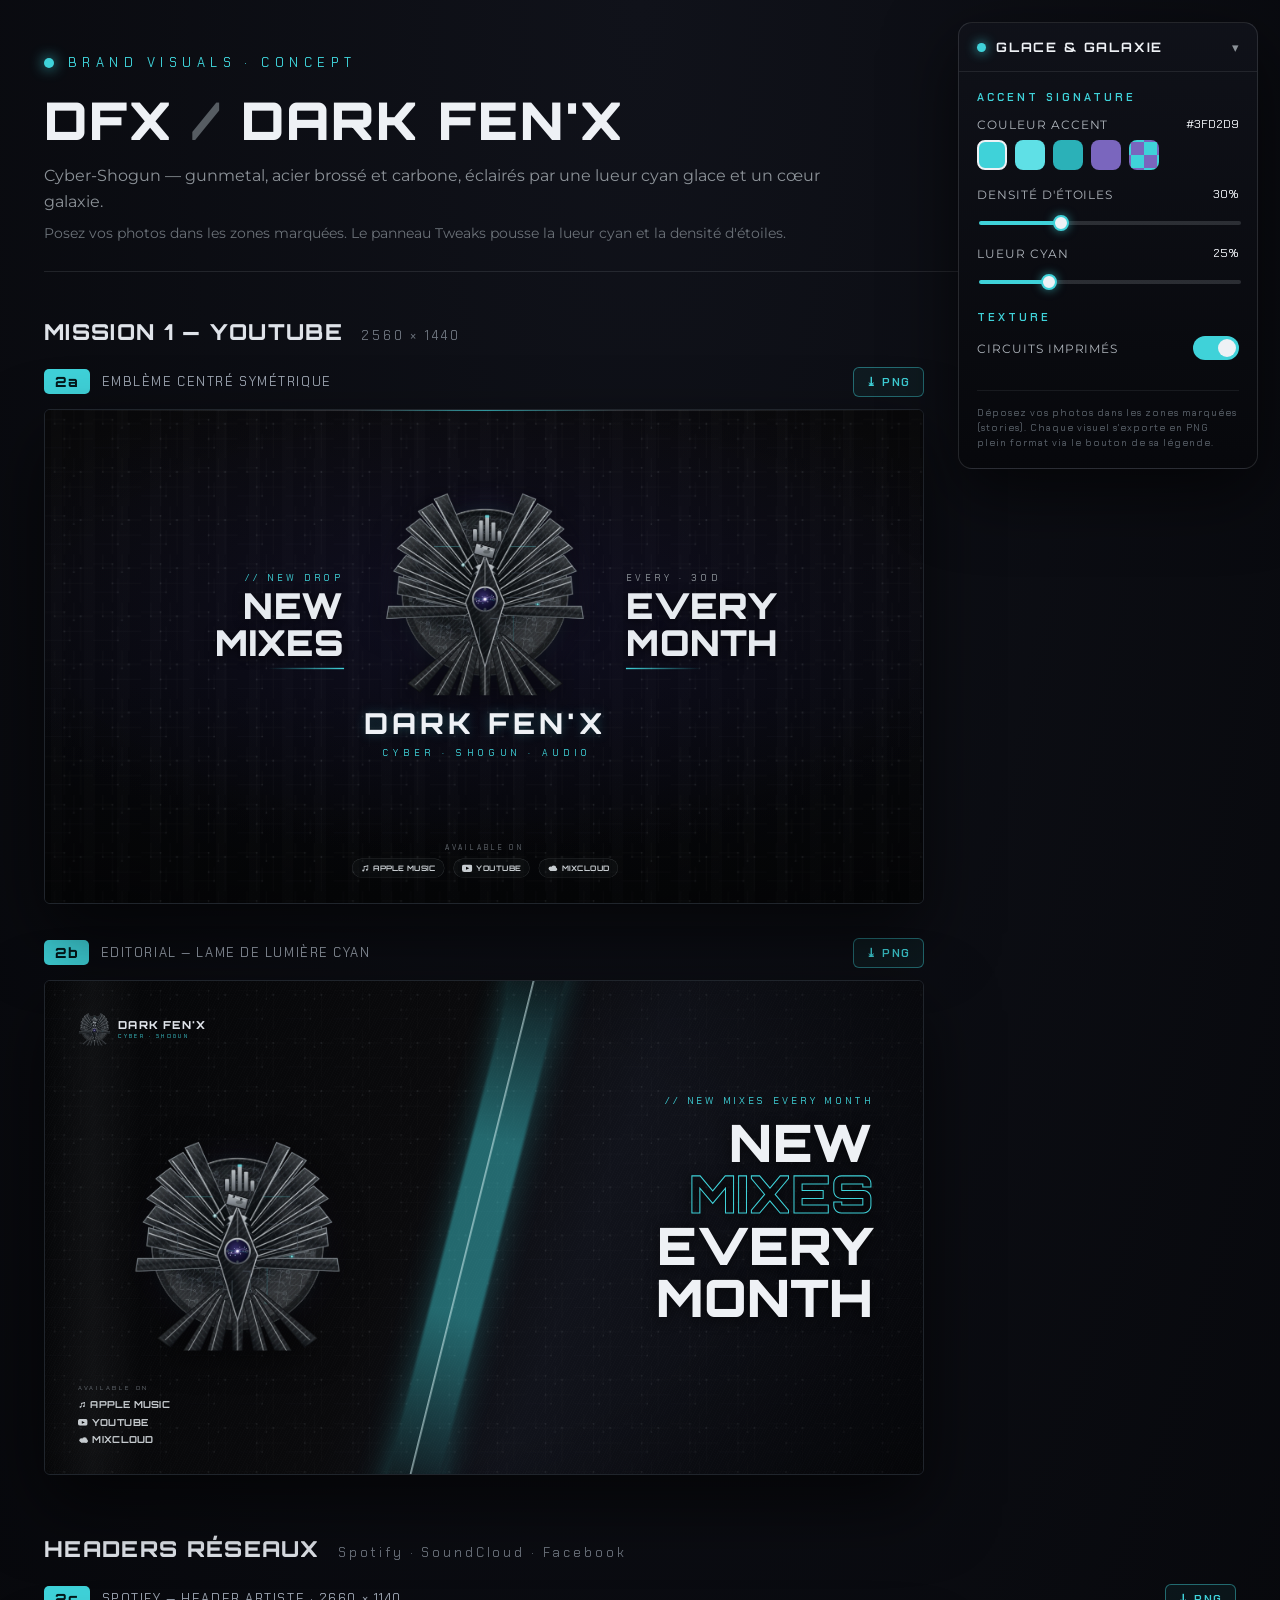
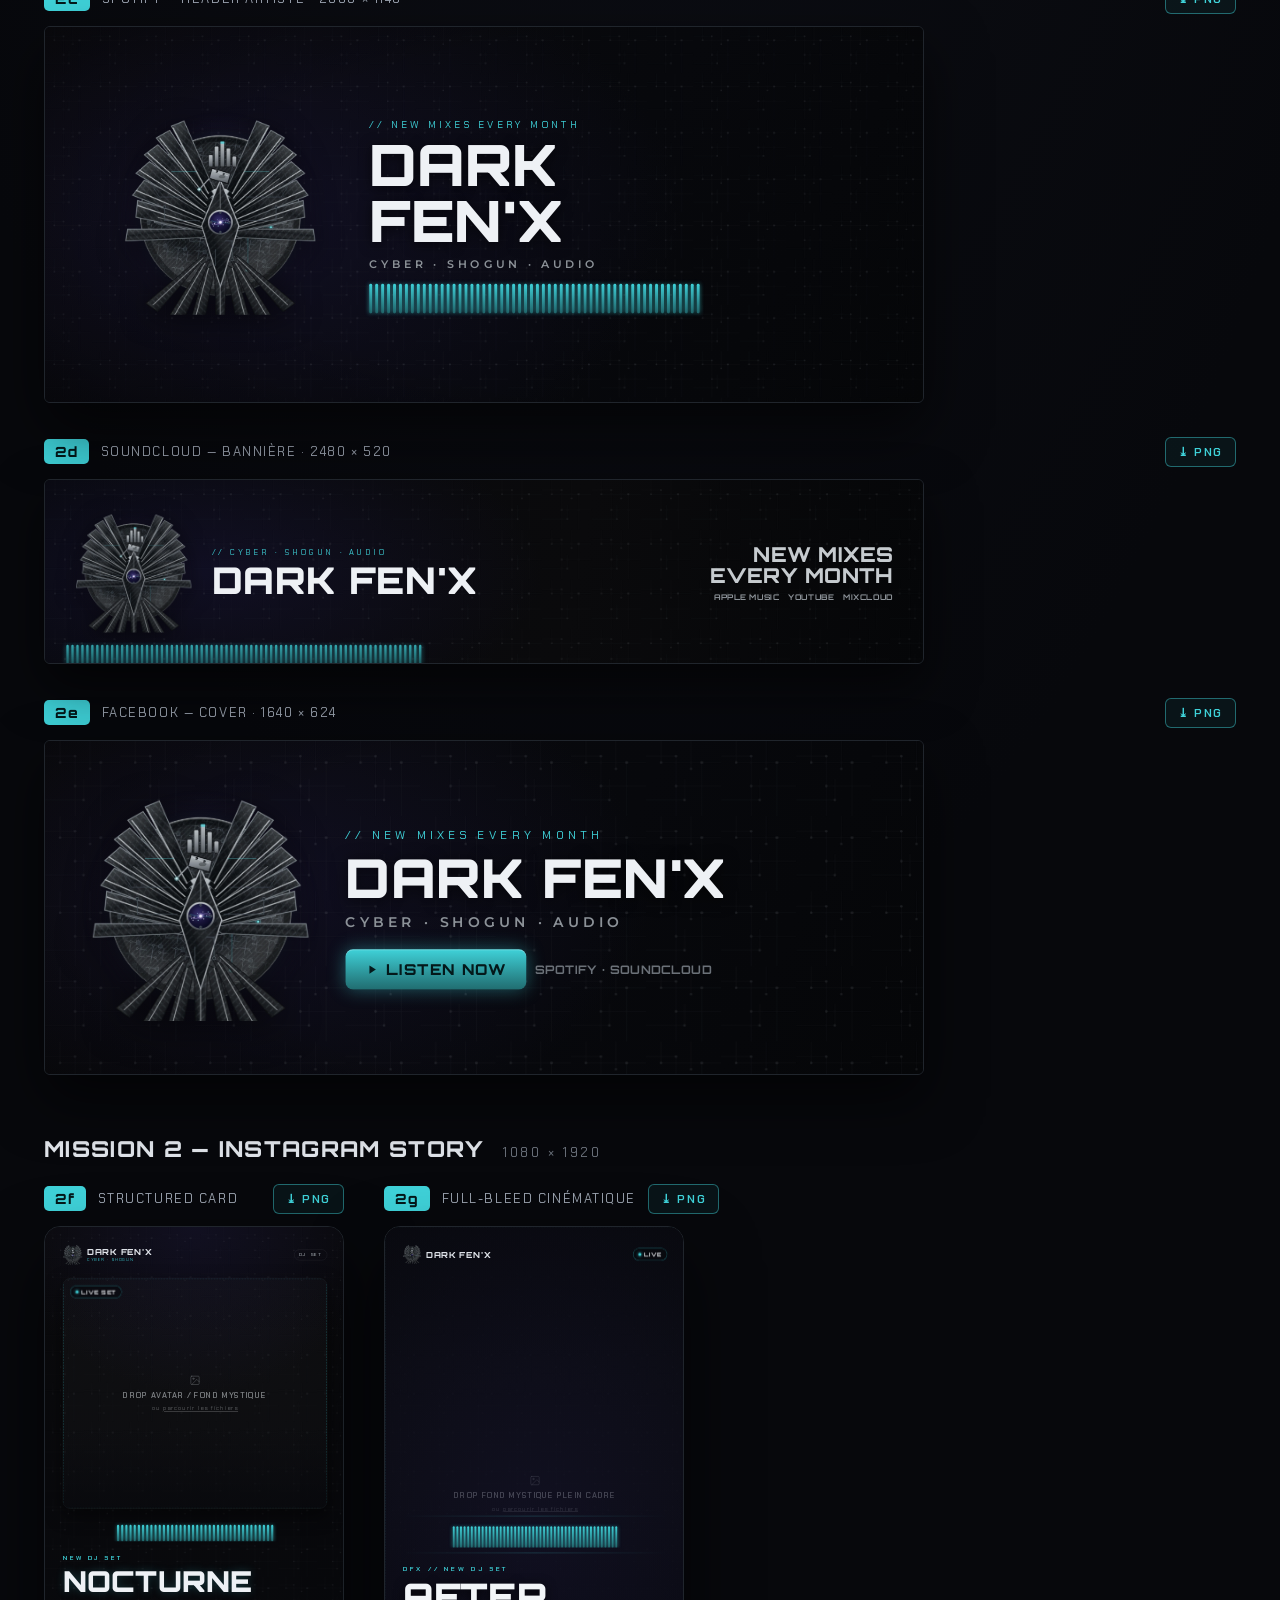
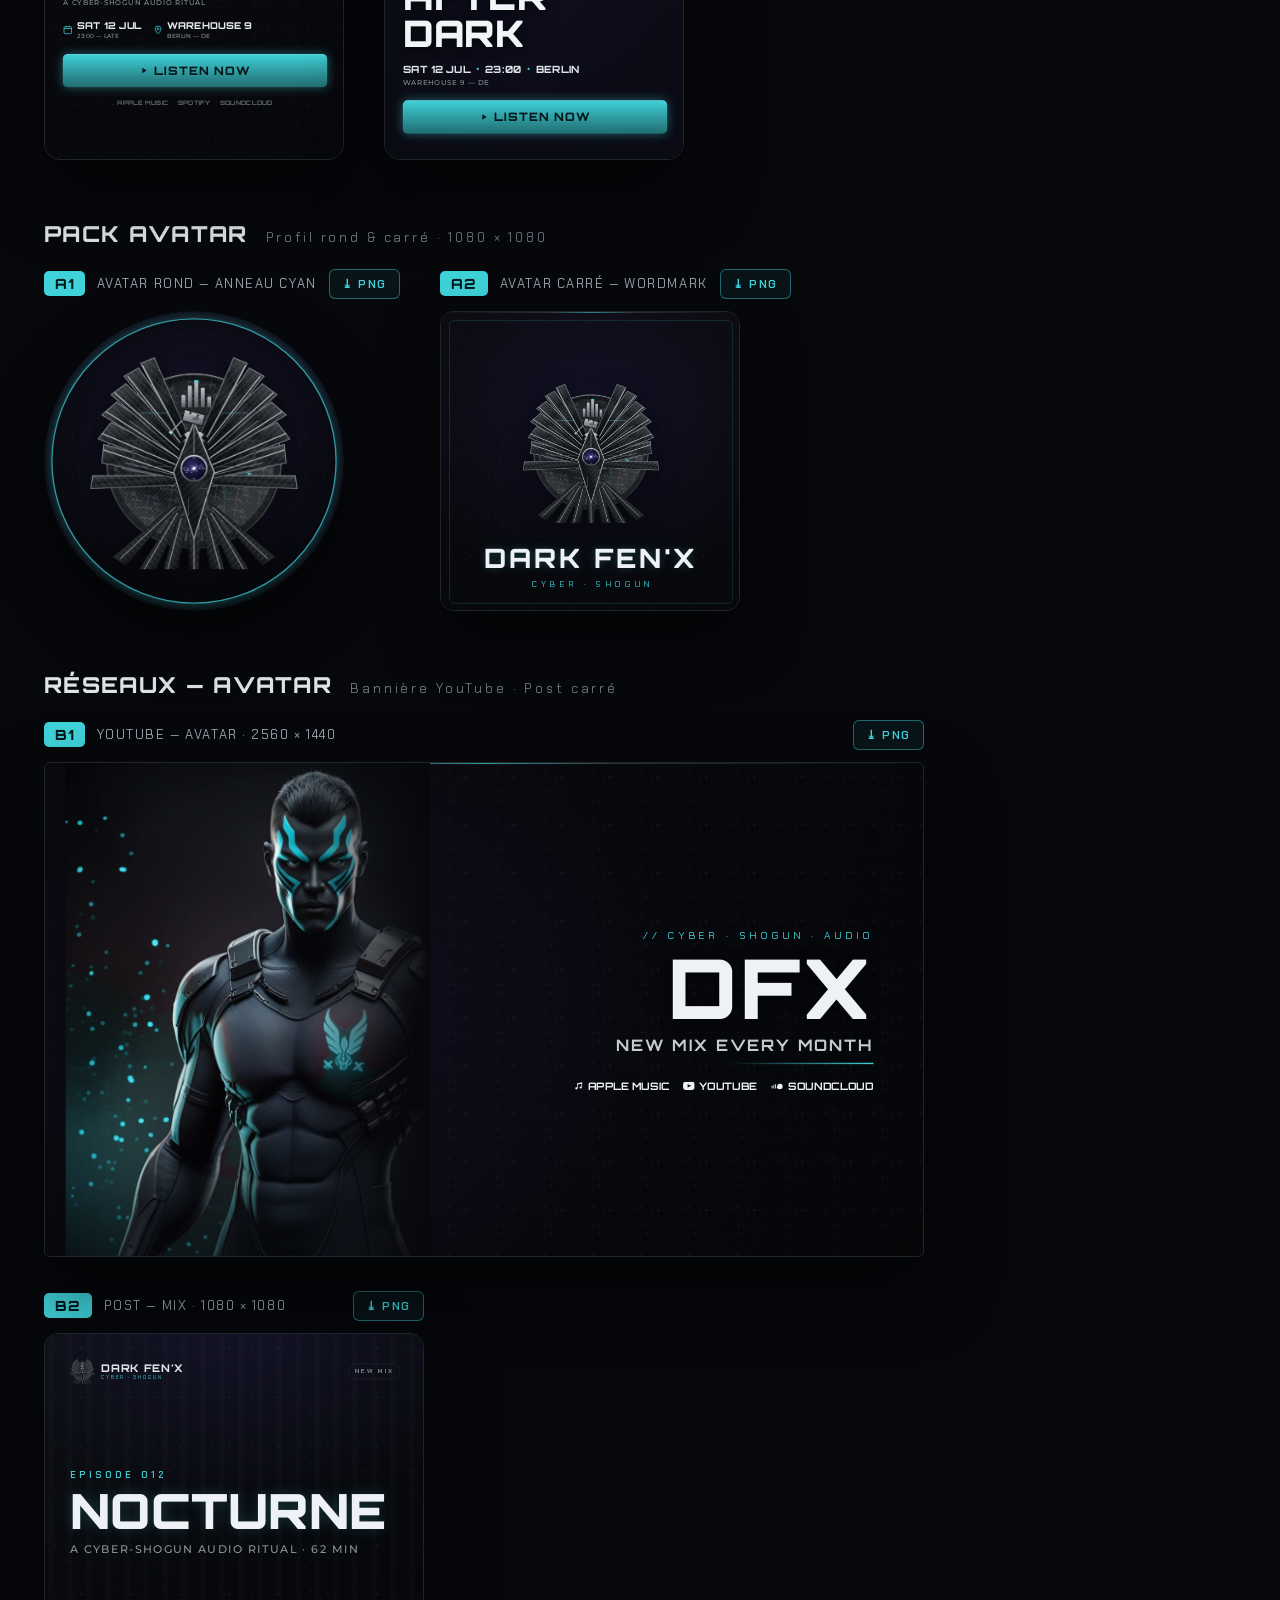
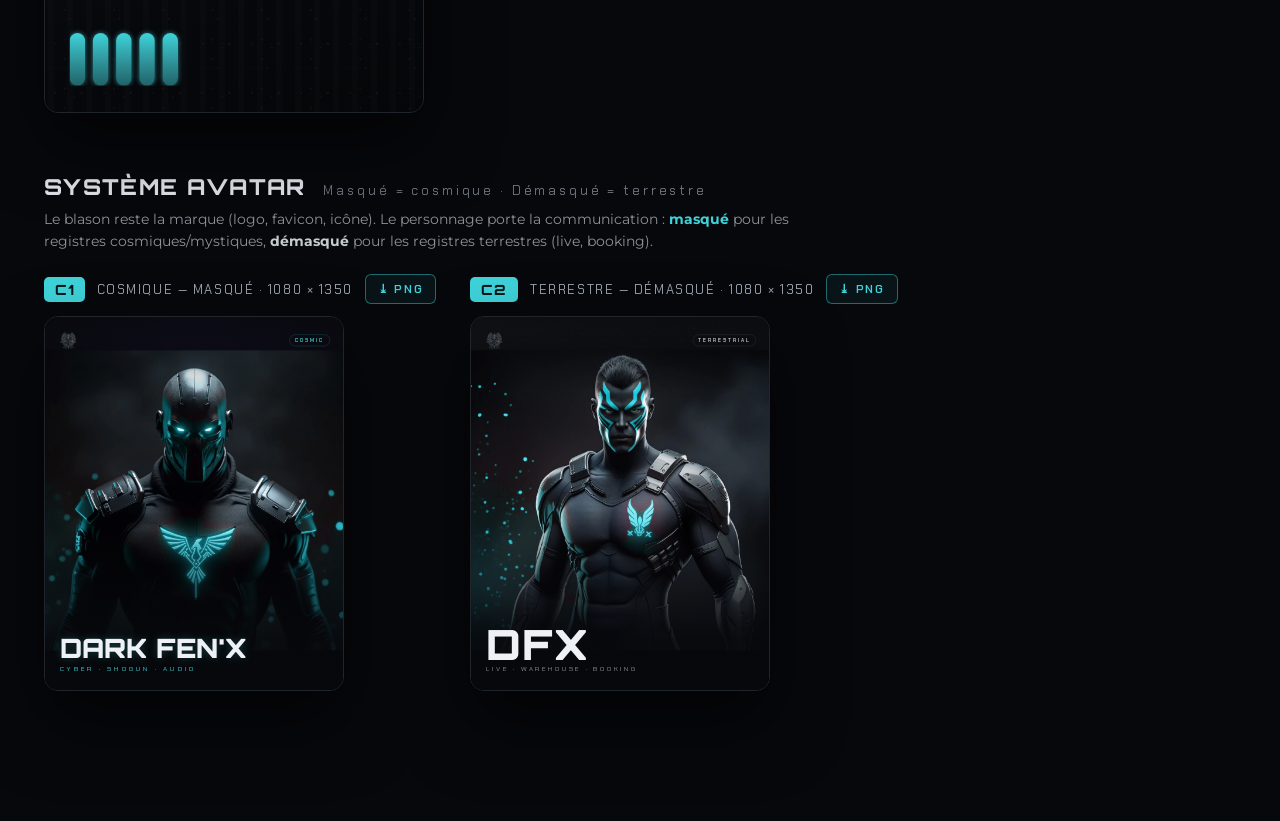
==== index.html @ 7993b504 "DFX Cyber-Shogun site" ====
<!DOCTYPE html>
<html lang="fr">
<head>
<meta charset="utf-8">
<meta name="viewport" content="width=device-width, initial-scale=1">
<title>DFX — Cyber-Shogun · Brand Visuals</title>
<link rel="icon" type="image/webp" href="./dfx-logo.webp">
<link rel="preconnect" href="https://fonts.googleapis.com">
<link rel="preconnect" href="https://fonts.gstatic.com" crossorigin>
<link href="https://fonts.googleapis.com/css2?family=Orbitron:wght@400;500;700;800;900&family=Montserrat:wght@400;500;600;700;800&family=Chakra+Petch:wght@400;500;600;700&display=swap" rel="stylesheet">
<link rel="stylesheet" href="./styles.css">
</head>
<body>

<!-- ============================================================
     PANNEAU TWEAKS — Glace & Galaxie
     ============================================================ -->
<aside id="tweaks">
  <div class="tw-head" id="tw-toggle">
    <span class="dot"></span>
    <span class="ttl">Glace &amp; Galaxie</span>
    <span class="chev">▾</span>
  </div>
  <div class="tw-body">
    <div class="tw-section">
      <span class="tw-label">Accent signature</span>

      <div class="tw-field">
        <div class="row"><span class="name">Couleur accent</span><span class="val" id="val-accent">#3FD2D9</span></div>
        <div class="swatches" id="accent-swatches">
          <span class="swatch" data-color="#3FD2D9" style="background:#3FD2D9"></span>
          <span class="swatch" data-color="#5FE0E6" style="background:#5FE0E6"></span>
          <span class="swatch" data-color="#2BB1B8" style="background:#2BB1B8"></span>
          <span class="swatch" data-color="#7A66BE" style="background:#7A66BE" title="Violet galaxie"></span>
          <span class="swatch custom" title="Couleur personnalisée"><input type="color" id="accent-custom" value="#3FD2D9"></span>
        </div>
      </div>

      <div class="tw-field">
        <div class="row"><span class="name">Densité d'étoiles</span><span class="val" id="val-stars">30%</span></div>
        <input type="range" id="rng-stars" min="0" max="100" step="5" value="30">
      </div>

      <div class="tw-field">
        <div class="row"><span class="name">Lueur cyan</span><span class="val" id="val-glow">25%</span></div>
        <input type="range" id="rng-glow" min="0" max="100" step="5" value="25">
      </div>
    </div>

    <div class="tw-section">
      <span class="tw-label">Texture</span>
      <div class="tw-field">
        <div class="row">
          <span class="name">Circuits imprimés</span>
          <span class="toggle on" id="tg-circuit"><span class="knob"></span></span>
        </div>
      </div>
    </div>

    <div class="tw-foot">
      Déposez vos photos dans les zones marquées (stories). Chaque visuel s'exporte en PNG plein format via le bouton de sa légende.
    </div>
  </div>
</aside>

<!-- Scène : --accent / --glow sont pilotés par le panneau via :root -->
<div id="stage">

  <!-- DEFS SVG partagés (motif circuit, gradients, blason phénix) -->
  <svg id="dfx-defs" width="0" height="0" style="position:absolute;" aria-hidden="true">
    <defs>
      <pattern id="circuit" width="140" height="140" patternUnits="userSpaceOnUse">
        <g fill="none" stroke="#565C62" stroke-width="1.1" opacity="0.14">
          <path d="M0 28 H56 V84 H140"></path>
          <path d="M28 0 V40 H104 V140"></path>
          <path d="M0 110 H72 V70"></path>
          <path d="M84 0 V52"></path>
          <path d="M56 84 V140"></path>
          <path d="M104 40 H140"></path>
        </g>
        <g fill="#8C9298" opacity="0.18">
          <circle cx="56" cy="28" r="2.4"></circle>
          <circle cx="56" cy="84" r="2.4"></circle>
          <circle cx="104" cy="40" r="2.4"></circle>
          <circle cx="28" cy="40" r="2.4"></circle>
          <circle cx="72" cy="110" r="2.4"></circle>
          <rect x="82" y="50" width="4" height="4"></rect>
          <rect x="102" y="38" width="4" height="4"></rect>
        </g>
      </pattern>
      <radialGradient id="galaxyCore" cx="46%" cy="40%" r="64%">
        <stop offset="0%" stop-color="#A292E4"></stop>
        <stop offset="36%" stop-color="#7A66BE"></stop>
        <stop offset="70%" stop-color="#3A3070"></stop>
        <stop offset="100%" stop-color="#1C1840"></stop>
      </radialGradient>
      <linearGradient id="carbonGrad" x1="0" y1="0" x2="0" y2="1">
        <stop offset="0%" stop-color="#23272e"></stop>
        <stop offset="100%" stop-color="#121419"></stop>
      </linearGradient>
      <linearGradient id="titanium" x1="0" y1="0" x2="1" y2="1">
        <stop offset="0%" stop-color="#8C9298"></stop>
        <stop offset="52%" stop-color="#565C62"></stop>
        <stop offset="100%" stop-color="#2A2F35"></stop>
      </linearGradient>
      <g id="dfx-feather">
        <path d="M0,2 L-12,-54 L0,-92 L12,-54 Z" fill="url(#carbonGrad)" stroke="#3FD2D9" stroke-width="2" stroke-linejoin="round"></path>
        <path d="M0,-8 L0,-82" stroke="#3FD2D9" stroke-width="1.2" opacity="0.42"></path>
      </g>
      <symbol id="dfx-emblem" viewBox="0 0 400 400"><image x="-4" y="-4" width="408" height="408" preserveAspectRatio="xMidYMid meet" href="[data-uri]"></image></symbol>
    </defs>
  </svg>

  <header style="max-width:1300px;margin:0 auto 46px;border-bottom:1px solid rgba(140,146,152,0.18);padding-bottom:26px;">
    <div style="display:flex;align-items:center;gap:14px;">
      <span style="width:10px;height:10px;border-radius:50%;background:var(--accent,#3FD2D9);box-shadow:0 0 14px var(--accent,#3FD2D9);"></span>
      <span style="font-family:'Chakra Petch';font-size:13px;letter-spacing:0.42em;color:var(--accent,#3FD2D9);text-transform:uppercase;">Brand Visuals · Concept</span>
    </div>
    <h1 style="font-family:'Orbitron';font-weight:900;font-size:52px;letter-spacing:0.04em;margin:16px 0 10px;color:#eef1f5;text-transform:uppercase;">DFX <span style="color:#565C62;">/</span> Dark Fen'X</h1>
    <p style="margin:0 0 8px;max-width:820px;font-size:16px;line-height:1.6;color:#8C9298;">Cyber-Shogun — gunmetal, acier brossé et carbone, éclairés par une lueur cyan glace et un cœur galaxie.</p>
    <p style="margin:0;max-width:820px;font-size:14px;line-height:1.6;color:#6b7178;">Posez vos photos dans les zones marquées. Le panneau Tweaks pousse la lueur cyan et la densité d'étoiles.</p>
  </header>

  <section id="turn2" style="max-width:1860px;margin:0 auto;">

    <!-- MISSION 1 -->
    <div style="display:flex;align-items:baseline;gap:18px;margin:0 0 22px;">
      <span style="font-family:'Orbitron';font-weight:800;font-size:22px;letter-spacing:0.06em;color:#dfe3e9;text-transform:uppercase;">Mission 1 — YouTube</span>
      <span style="font-family:'Chakra Petch';font-size:13px;letter-spacing:0.22em;color:#6b727c;">2560 × 1440</span>
    </div>
    <div style="display:flex;flex-wrap:wrap;gap:34px;margin-bottom:60px;">

      <!-- ===== 2a ===== -->
      <figure id="2a" style="margin:0;">
        <figcaption style="display:flex;align-items:center;gap:12px;margin-bottom:12px;">
          <span style="font-family:'Orbitron';font-weight:800;font-size:14px;letter-spacing:0.06em;color:#04181a;background:var(--accent,#3FD2D9);padding:4px 11px;border-radius:5px;">2a</span>
          <span style="font-family:'Chakra Petch';font-size:13px;letter-spacing:0.12em;color:#9aa2ae;text-transform:uppercase;">Emblème centré symétrique</span>
          <button class="dl" data-target="2a" data-w="2560" data-h="1440">⤓ PNG</button>
        </figcaption>
        <div style="width:880px;height:495px;position:relative;overflow:hidden;border:1px solid #20252c;border-radius:6px;box-shadow:0 30px 70px rgba(0,0,0,0.6);">
          <div style="position:absolute;top:0;left:0;transform:scale(0.34375);transform-origin:top left;">
            <div data-screen-label="YouTube banner — centered" style="position:relative;width:2560px;height:1440px;overflow:hidden;font-family:'Montserrat',sans-serif;color:#C6CBCF;background:radial-gradient(110% 90% at 50% 40%,rgba(28,24,64,0.4),rgba(7,8,12,0) 56%),repeating-linear-gradient(90deg,rgba(198,203,207,0.014) 0 1px,transparent 1px 3px),linear-gradient(180deg,#0A0A0C 0%,#07080C 55%,#050608 100%);">
              <svg class="circuit-layer" style="position:absolute;inset:0;width:100%;height:100%;z-index:1;" preserveAspectRatio="xMidYMid slice"><rect width="100%" height="100%" fill="url(#circuit)"></rect></svg>
              <div style="position:absolute;inset:0;z-index:2;pointer-events:none;background:radial-gradient(130% 105% at 50% 42%,transparent 36%,rgba(0,0,0,0.5) 76%,rgba(0,0,0,0.9));"></div>
              <div style="position:absolute;top:0;left:0;right:0;height:3px;z-index:2;background:linear-gradient(90deg,transparent,rgba(140,146,152,0.4) 35%,var(--accent,#3FD2D9) 50%,rgba(140,146,152,0.4) 65%,transparent);opacity:0.7;"></div>
              <div class="stars" data-stars="48" data-seed="11" data-rise="1520" style="position:absolute;inset:0;overflow:hidden;pointer-events:none;z-index:3;"></div>

              <div style="position:absolute;left:150px;top:470px;width:720px;text-align:right;z-index:5;">
                <div style="font-family:'Chakra Petch';font-size:26px;letter-spacing:0.46em;color:var(--accent,#3FD2D9);margin-bottom:10px;">// NEW DROP</div>
                <div style="font-family:'Orbitron';font-weight:900;font-size:104px;line-height:1.04;letter-spacing:0.01em;color:#e7ebf0;text-transform:uppercase;text-shadow:0 4px 30px rgba(0,0,0,0.6);">New<br>Mixes</div>
                <div style="display:inline-block;margin-top:20px;width:220px;height:4px;background:linear-gradient(90deg,transparent,var(--accent,#3FD2D9));"></div>
              </div>
              <div style="position:absolute;right:150px;top:470px;width:720px;text-align:left;z-index:5;">
                <div style="font-family:'Chakra Petch';font-size:26px;letter-spacing:0.46em;color:#8C9298;margin-bottom:10px;">EVERY · 30D</div>
                <div style="font-family:'Orbitron';font-weight:900;font-size:104px;line-height:1.04;letter-spacing:0.01em;color:#e7ebf0;text-transform:uppercase;text-shadow:0 4px 30px rgba(0,0,0,0.6);">Every<br>Month</div>
                <div style="display:inline-block;margin-top:20px;width:220px;height:4px;background:linear-gradient(90deg,var(--accent,#3FD2D9),transparent);"></div>
              </div>

              <div style="position:absolute;left:980px;top:230px;width:600px;height:600px;z-index:6;">
                <div style="position:absolute;inset:-12%;border-radius:50%;background:radial-gradient(circle,rgba(122,102,190,0.5),transparent 60%);opacity:calc(var(--glow,0.25)*1.5 + 0.18);filter:blur(16px);"></div>
                <div style="position:absolute;inset:-4%;border-radius:50%;background:radial-gradient(circle,var(--accent,#3FD2D9),transparent 60%);opacity:calc(var(--glow,0.25)*1.3);filter:blur(9px);animation:glowPulse 4.6s ease-in-out infinite;"></div>
                <svg viewBox="0 0 400 400" style="position:absolute;inset:0;width:100%;height:100%;overflow:visible;filter:drop-shadow(0 18px 42px rgba(0,0,0,0.65));"><use href="#dfx-emblem"></use></svg>
              </div>

              <div style="position:absolute;left:0;right:0;top:858px;text-align:center;z-index:6;">
                <div style="font-family:'Orbitron';font-weight:800;font-size:84px;letter-spacing:0.14em;color:#eef1f5;text-transform:uppercase;text-shadow:0 0 30px rgba(63,210,217,0.25);">Dark Fen'X</div>
                <div style="font-family:'Chakra Petch';font-size:26px;letter-spacing:0.56em;color:var(--accent,#3FD2D9);margin-top:18px;padding-left:0.56em;">CYBER · SHOGUN · AUDIO</div>
              </div>

              <div style="position:absolute;left:0;right:0;bottom:80px;z-index:6;display:flex;flex-direction:column;align-items:center;gap:20px;">
                <div style="font-family:'Chakra Petch';font-size:20px;letter-spacing:0.42em;color:#6b7178;">AVAILABLE ON</div>
                <div style="display:flex;gap:26px;">
                  <div style="display:flex;align-items:center;gap:12px;padding:13px 24px;border:1px solid rgba(140,146,152,0.28);border-radius:999px;background:rgba(198,203,207,0.03);"><svg width="26" height="26" viewBox="0 0 24 24"><g fill="#C6CBCF"><circle cx="7" cy="18" r="2.6"></circle><circle cx="17" cy="16" r="2.6"></circle><rect x="8.7" y="6.5" width="1.7" height="11.5"></rect><rect x="18.7" y="4.5" width="1.7" height="11.5"></rect><path d="M8.7 6.5 L20.4 4 V7 L8.7 9.3 Z"></path></g></svg><span style="font-family:'Orbitron';font-weight:700;font-size:22px;letter-spacing:0.04em;color:#C6CBCF;text-transform:uppercase;">Apple Music</span></div>
                  <div style="display:flex;align-items:center;gap:12px;padding:13px 24px;border:1px solid rgba(140,146,152,0.28);border-radius:999px;background:rgba(198,203,207,0.03);"><svg width="30" height="22" viewBox="0 0 28 20"><rect x="0" y="0" width="28" height="20" rx="6" fill="#C6CBCF"></rect><path d="M11 6 L20 10 L11 14 Z" fill="#0A0A0C"></path></svg><span style="font-family:'Orbitron';font-weight:700;font-size:22px;letter-spacing:0.04em;color:#C6CBCF;text-transform:uppercase;">YouTube</span></div>
                  <div style="display:flex;align-items:center;gap:12px;padding:13px 24px;border:1px solid rgba(140,146,152,0.28);border-radius:999px;background:rgba(198,203,207,0.03);"><svg width="30" height="20" viewBox="0 0 30 20"><g fill="#C6CBCF"><circle cx="10" cy="11" r="6"></circle><circle cx="19" cy="9" r="7"></circle><circle cx="24" cy="13" r="5"></circle><rect x="8" y="13" width="18" height="5" rx="2"></rect></g></svg><span style="font-family:'Orbitron';font-weight:700;font-size:22px;letter-spacing:0.04em;color:#C6CBCF;text-transform:uppercase;">Mixcloud</span></div>
                </div>
              </div>
            </div>
          </div>
        </div>
      </figure>

      <!-- ===== 2b ===== -->
      <figure id="2b" style="margin:0;">
        <figcaption style="display:flex;align-items:center;gap:12px;margin-bottom:12px;">
          <span style="font-family:'Orbitron';font-weight:800;font-size:14px;letter-spacing:0.06em;color:#04181a;background:var(--accent,#3FD2D9);padding:4px 11px;border-radius:5px;">2b</span>
          <span style="font-family:'Chakra Petch';font-size:13px;letter-spacing:0.12em;color:#9aa2ae;text-transform:uppercase;">Editorial — lame de lumière cyan</span>
          <button class="dl" data-target="2b" data-w="2560" data-h="1440">⤓ PNG</button>
        </figcaption>
        <div style="width:880px;height:495px;position:relative;overflow:hidden;border:1px solid #20252c;border-radius:6px;box-shadow:0 30px 70px rgba(0,0,0,0.6);">
          <div style="position:absolute;top:0;left:0;transform:scale(0.34375);transform-origin:top left;">
            <div data-screen-label="YouTube banner — editorial" style="position:relative;width:2560px;height:1440px;overflow:hidden;font-family:'Montserrat',sans-serif;color:#C6CBCF;background:linear-gradient(110deg,#050608 0%,#0A0A0C 42%,#11131b 60%,#07080C 100%);">
              <svg class="circuit-layer" style="position:absolute;inset:0;width:100%;height:100%;z-index:1;opacity:0.85;" preserveAspectRatio="xMidYMid slice"><rect width="100%" height="100%" fill="url(#circuit)"></rect></svg>
              <div style="position:absolute;inset:0;z-index:1;background:repeating-linear-gradient(116deg,rgba(198,203,207,0.016) 0 2px,transparent 2px 7px);"></div>
              <div style="position:absolute;top:-10%;left:46%;width:150px;height:120%;z-index:2;background:linear-gradient(180deg,transparent,var(--accent,#3FD2D9) 35%,var(--accent,#3FD2D9) 65%,transparent);transform:rotate(14deg);filter:blur(3px);opacity:calc(var(--glow,0.25)*1.3 + 0.14);box-shadow:0 0 90px color-mix(in srgb,var(--accent,#3FD2D9) 60%,transparent);"></div>
              <div style="position:absolute;top:-10%;left:48.4%;width:5px;height:120%;z-index:3;background:#dffbfc;transform:rotate(14deg);opacity:0.55;filter:blur(1px);"></div>
              <div style="position:absolute;top:0;left:0;width:280px;height:100%;z-index:2;background:linear-gradient(90deg,transparent,rgba(198,203,207,0.05),transparent);animation:sweep 7s ease-in-out infinite;"></div>
              <div style="position:absolute;inset:0;z-index:2;pointer-events:none;background:radial-gradient(120% 120% at 30% 50%,transparent 40%,rgba(0,0,0,0.62));"></div>
              <div class="stars" data-stars="48" data-seed="29" data-rise="1520" style="position:absolute;inset:0;overflow:hidden;pointer-events:none;z-index:3;"></div>

              <div style="position:absolute;left:96px;top:92px;z-index:6;display:flex;align-items:center;gap:20px;">
                <svg viewBox="0 0 400 400" style="width:96px;height:96px;overflow:visible;"><use href="#dfx-emblem"></use></svg>
                <div style="line-height:1;"><div style="font-family:'Orbitron';font-weight:800;font-size:32px;letter-spacing:0.1em;color:#dfe3e9;text-transform:uppercase;">Dark Fen'X</div><div style="font-family:'Chakra Petch';font-size:16px;letter-spacing:0.4em;color:var(--accent,#3FD2D9);margin-top:7px;">CYBER · SHOGUN</div></div>
              </div>

              <div style="position:absolute;left:250px;top:455px;width:620px;height:620px;z-index:5;">
                <div style="position:absolute;inset:-10%;border-radius:50%;background:radial-gradient(circle,rgba(122,102,190,0.5),transparent 60%);opacity:calc(var(--glow,0.25)*1.5 + 0.16);filter:blur(18px);"></div>
                <div style="position:absolute;inset:-2%;border-radius:50%;background:radial-gradient(circle,var(--accent,#3FD2D9),transparent 60%);opacity:calc(var(--glow,0.25)*1.2);filter:blur(10px);animation:glowPulse 4.6s ease-in-out infinite;"></div>
                <svg viewBox="0 0 400 400" style="position:absolute;inset:0;width:100%;height:100%;overflow:visible;filter:drop-shadow(0 20px 46px rgba(0,0,0,0.66));"><use href="#dfx-emblem"></use></svg>
              </div>

              <div style="position:absolute;right:150px;top:330px;width:1150px;text-align:right;z-index:6;">
                <div style="font-family:'Chakra Petch';font-size:28px;letter-spacing:0.36em;color:var(--accent,#3FD2D9);margin-bottom:26px;">// NEW MIXES EVERY MONTH</div>
                <div style="font-family:'Orbitron';font-weight:900;font-size:150px;line-height:1.0;letter-spacing:0.005em;text-transform:uppercase;color:#eef1f5;text-shadow:0 6px 40px rgba(0,0,0,0.6);">New<br><span style="color:transparent;-webkit-text-stroke:3px var(--accent,#3FD2D9);">Mixes</span><br>Every<br>Month</div>
              </div>

              <div style="position:absolute;left:96px;bottom:88px;z-index:6;display:flex;flex-direction:column;gap:16px;">
                <div style="font-family:'Chakra Petch';font-size:18px;letter-spacing:0.42em;color:#6b7178;margin-bottom:4px;">AVAILABLE ON</div>
                <div style="display:flex;align-items:center;gap:12px;"><svg width="24" height="24" viewBox="0 0 24 24"><g fill="#C6CBCF"><circle cx="7" cy="18" r="2.6"></circle><circle cx="17" cy="16" r="2.6"></circle><rect x="8.7" y="6.5" width="1.7" height="11.5"></rect><rect x="18.7" y="4.5" width="1.7" height="11.5"></rect><path d="M8.7 6.5 L20.4 4 V7 L8.7 9.3 Z"></path></g></svg><span style="font-family:'Orbitron';font-weight:700;font-size:28px;letter-spacing:0.04em;color:#C6CBCF;text-transform:uppercase;">Apple Music</span></div>
                <div style="display:flex;align-items:center;gap:12px;"><svg width="28" height="20" viewBox="0 0 28 20"><rect x="0" y="0" width="28" height="20" rx="6" fill="#C6CBCF"></rect><path d="M11 6 L20 10 L11 14 Z" fill="#0A0A0C"></path></svg><span style="font-family:'Orbitron';font-weight:700;font-size:28px;letter-spacing:0.04em;color:#C6CBCF;text-transform:uppercase;">YouTube</span></div>
                <div style="display:flex;align-items:center;gap:12px;"><svg width="30" height="20" viewBox="0 0 30 20"><g fill="#C6CBCF"><circle cx="10" cy="11" r="6"></circle><circle cx="19" cy="9" r="7"></circle><circle cx="24" cy="13" r="5"></circle><rect x="8" y="13" width="18" height="5" rx="2"></rect></g></svg><span style="font-family:'Orbitron';font-weight:700;font-size:28px;letter-spacing:0.04em;color:#C6CBCF;text-transform:uppercase;">Mixcloud</span></div>
              </div>
            </div>
          </div>
        </div>
      </figure>
    </div>

    <!-- HEADERS RÉSEAUX -->
    <div style="display:flex;align-items:baseline;gap:18px;margin:0 0 22px;">
      <span style="font-family:'Orbitron';font-weight:800;font-size:22px;letter-spacing:0.06em;color:#dfe3e9;text-transform:uppercase;">Headers réseaux</span>
      <span style="font-family:'Chakra Petch';font-size:13px;letter-spacing:0.22em;color:#6b727c;">Spotify · SoundCloud · Facebook</span>
    </div>
    <div style="display:flex;flex-direction:column;gap:34px;margin-bottom:60px;">

      <!-- ===== 2c Spotify ===== -->
      <figure id="2c" style="margin:0;">
        <figcaption style="display:flex;align-items:center;gap:12px;margin-bottom:12px;">
          <span style="font-family:'Orbitron';font-weight:800;font-size:14px;letter-spacing:0.06em;color:#04181a;background:var(--accent,#3FD2D9);padding:4px 11px;border-radius:5px;">2c</span>
          <span style="font-family:'Chakra Petch';font-size:13px;letter-spacing:0.12em;color:#9aa2ae;text-transform:uppercase;">Spotify — header artiste · 2660 × 1140</span>
          <button class="dl" data-target="2c" data-w="2660" data-h="1140">⤓ PNG</button>
        </figcaption>
        <div style="width:880px;height:377px;position:relative;overflow:hidden;border:1px solid #20252c;border-radius:6px;box-shadow:0 26px 60px rgba(0,0,0,0.6);">
          <div style="position:absolute;top:0;left:0;transform:scale(0.330827);transform-origin:top left;">
            <div data-screen-label="Spotify header" style="position:relative;width:2660px;height:1140px;overflow:hidden;font-family:'Montserrat',sans-serif;color:#C6CBCF;background:radial-gradient(90% 130% at 22% 50%,rgba(28,24,64,0.45),rgba(7,8,12,0) 56%),linear-gradient(120deg,#0A0A0C 0%,#07080C 60%,#050608 100%);">
              <svg class="circuit-layer" style="position:absolute;inset:0;width:100%;height:100%;z-index:1;opacity:0.85;" preserveAspectRatio="xMidYMid slice"><rect width="100%" height="100%" fill="url(#circuit)"></rect></svg>
              <div style="position:absolute;inset:0;z-index:2;pointer-events:none;background:radial-gradient(120% 110% at 70% 50%,transparent 42%,rgba(0,0,0,0.55));"></div>
              <div class="stars" data-stars="46" data-seed="41" data-rise="1240" style="position:absolute;inset:0;overflow:hidden;pointer-events:none;z-index:3;"></div>

              <div style="position:absolute;left:230px;top:270px;width:600px;height:600px;z-index:5;">
                <div style="position:absolute;inset:-10%;border-radius:50%;background:radial-gradient(circle,rgba(122,102,190,0.55),transparent 60%);opacity:calc(var(--glow,0.25)*1.5 + 0.18);filter:blur(18px);"></div>
                <div style="position:absolute;inset:-2%;border-radius:50%;background:radial-gradient(circle,var(--accent,#3FD2D9),transparent 60%);opacity:calc(var(--glow,0.25)*1.2);filter:blur(10px);animation:glowPulse 4.6s ease-in-out infinite;"></div>
                <svg viewBox="0 0 400 400" style="position:absolute;inset:0;width:100%;height:100%;overflow:visible;filter:drop-shadow(0 18px 42px rgba(0,0,0,0.65));"><use href="#dfx-emblem"></use></svg>
              </div>

              <div style="position:absolute;left:980px;top:0;bottom:0;right:180px;display:flex;flex-direction:column;justify-content:center;z-index:6;">
                <div style="font-family:'Chakra Petch';font-size:30px;letter-spacing:0.34em;color:var(--accent,#3FD2D9);margin-bottom:18px;">// NEW MIXES EVERY MONTH</div>
                <div style="font-family:'Orbitron';font-weight:900;font-size:172px;line-height:0.98;letter-spacing:0.005em;color:#eef1f5;text-transform:uppercase;text-shadow:0 6px 40px rgba(0,0,0,0.6);">Dark<br>Fen'X</div>
                <div style="font-family:'Montserrat';font-weight:600;font-size:34px;letter-spacing:0.32em;color:#8C9298;margin-top:26px;">CYBER · SHOGUN · AUDIO</div>
                <div class="eq" data-eq="56" data-seed="121" data-w="9" data-h="90" style="display:flex;align-items:flex-end;gap:9px;height:90px;margin-top:40px;"></div>
              </div>
            </div>
          </div>
        </div>
      </figure>

      <!-- ===== 2d SoundCloud ===== -->
      <figure id="2d" style="margin:0;">
        <figcaption style="display:flex;align-items:center;gap:12px;margin-bottom:12px;">
          <span style="font-family:'Orbitron';font-weight:800;font-size:14px;letter-spacing:0.06em;color:#04181a;background:var(--accent,#3FD2D9);padding:4px 11px;border-radius:5px;">2d</span>
          <span style="font-family:'Chakra Petch';font-size:13px;letter-spacing:0.12em;color:#9aa2ae;text-transform:uppercase;">SoundCloud — bannière · 2480 × 520</span>
          <button class="dl" data-target="2d" data-w="2480" data-h="520">⤓ PNG</button>
        </figcaption>
        <div style="width:880px;height:185px;position:relative;overflow:hidden;border:1px solid #20252c;border-radius:6px;box-shadow:0 22px 50px rgba(0,0,0,0.6);">
          <div style="position:absolute;top:0;left:0;transform:scale(0.354839);transform-origin:top left;">
            <div data-screen-label="SoundCloud banner" style="position:relative;width:2480px;height:520px;overflow:hidden;font-family:'Montserrat',sans-serif;color:#C6CBCF;background:radial-gradient(70% 160% at 18% 50%,rgba(28,24,64,0.45),rgba(7,8,12,0) 55%),linear-gradient(100deg,#07080C 0%,#0A0A0C 60%,#050608 100%);">
              <svg class="circuit-layer" style="position:absolute;inset:0;width:100%;height:100%;z-index:1;opacity:0.8;" preserveAspectRatio="xMidYMid slice"><rect width="100%" height="100%" fill="url(#circuit)"></rect></svg>
              <div class="stars" data-stars="30" data-seed="47" data-rise="620" style="position:absolute;inset:0;overflow:hidden;pointer-events:none;z-index:3;"></div>
              <div class="eq" data-eq="72" data-seed="133" data-w="7" data-h="56" style="position:absolute;bottom:0;left:0;right:0;height:64px;z-index:2;display:flex;align-items:flex-end;gap:7px;padding:0 60px;overflow:hidden;opacity:0.8;"></div>

              <div style="position:absolute;left:80px;top:90px;width:340px;height:340px;z-index:5;">
                <div style="position:absolute;inset:-8%;border-radius:50%;background:radial-gradient(circle,rgba(122,102,190,0.5),transparent 60%);opacity:calc(var(--glow,0.25)*1.5 + 0.16);filter:blur(12px);"></div>
                <svg viewBox="0 0 400 400" style="position:absolute;inset:0;width:100%;height:100%;overflow:visible;filter:drop-shadow(0 12px 30px rgba(0,0,0,0.6));"><use href="#dfx-emblem"></use></svg>
              </div>

              <div style="position:absolute;left:470px;top:0;bottom:0;display:flex;flex-direction:column;justify-content:center;z-index:6;">
                <div style="font-family:'Chakra Petch';font-size:22px;letter-spacing:0.4em;color:var(--accent,#3FD2D9);margin-bottom:12px;">// CYBER · SHOGUN · AUDIO</div>
                <div style="font-family:'Orbitron';font-weight:900;font-size:104px;line-height:1;letter-spacing:0.02em;color:#eef1f5;text-transform:uppercase;">Dark Fen'X</div>
              </div>

              <div style="position:absolute;right:90px;top:0;bottom:0;display:flex;flex-direction:column;justify-content:center;align-items:flex-end;gap:8px;z-index:6;text-align:right;">
                <div style="font-family:'Orbitron';font-weight:800;font-size:58px;line-height:1.04;letter-spacing:0.02em;color:#C6CBCF;text-transform:uppercase;">New Mixes<br>Every Month</div>
                <div style="display:flex;gap:24px;margin-top:8px;font-family:'Orbitron';font-weight:700;font-size:22px;letter-spacing:0.05em;color:#8C9298;text-transform:uppercase;"><span>Apple Music</span><span>YouTube</span><span>Mixcloud</span></div>
              </div>
            </div>
          </div>
        </div>
      </figure>

      <!-- ===== 2e Facebook ===== -->
      <figure id="2e" style="margin:0;">
        <figcaption style="display:flex;align-items:center;gap:12px;margin-bottom:12px;">
          <span style="font-family:'Orbitron';font-weight:800;font-size:14px;letter-spacing:0.06em;color:#04181a;background:var(--accent,#3FD2D9);padding:4px 11px;border-radius:5px;">2e</span>
          <span style="font-family:'Chakra Petch';font-size:13px;letter-spacing:0.12em;color:#9aa2ae;text-transform:uppercase;">Facebook — cover · 1640 × 624</span>
          <button class="dl" data-target="2e" data-w="1640" data-h="624">⤓ PNG</button>
        </figcaption>
        <div style="width:880px;height:335px;position:relative;overflow:hidden;border:1px solid #20252c;border-radius:6px;box-shadow:0 24px 56px rgba(0,0,0,0.6);">
          <div style="position:absolute;top:0;left:0;transform:scale(0.536585);transform-origin:top left;">
            <div data-screen-label="Facebook cover" style="position:relative;width:1640px;height:624px;overflow:hidden;font-family:'Montserrat',sans-serif;color:#C6CBCF;background:radial-gradient(80% 130% at 24% 45%,rgba(28,24,64,0.42),rgba(7,8,12,0) 56%),linear-gradient(115deg,#0A0A0C 0%,#07080C 60%,#050608 100%);">
              <svg class="circuit-layer" style="position:absolute;inset:0;width:100%;height:100%;z-index:1;opacity:0.8;" preserveAspectRatio="xMidYMid slice"><rect width="100%" height="100%" fill="url(#circuit)"></rect></svg>
              <div style="position:absolute;inset:0;z-index:2;pointer-events:none;background:radial-gradient(120% 120% at 70% 50%,transparent 44%,rgba(0,0,0,0.5));"></div>
              <div class="stars" data-stars="34" data-seed="59" data-rise="720" style="position:absolute;inset:0;overflow:hidden;pointer-events:none;z-index:3;"></div>

              <div style="position:absolute;left:80px;top:102px;width:420px;height:420px;z-index:5;">
                <div style="position:absolute;inset:-10%;border-radius:50%;background:radial-gradient(circle,rgba(122,102,190,0.5),transparent 60%);opacity:calc(var(--glow,0.25)*1.5 + 0.16);filter:blur(14px);"></div>
                <div style="position:absolute;inset:-2%;border-radius:50%;background:radial-gradient(circle,var(--accent,#3FD2D9),transparent 60%);opacity:calc(var(--glow,0.25)*1.1);filter:blur(8px);animation:glowPulse 4.6s ease-in-out infinite;"></div>
                <svg viewBox="0 0 400 400" style="position:absolute;inset:0;width:100%;height:100%;overflow:visible;filter:drop-shadow(0 14px 34px rgba(0,0,0,0.62));"><use href="#dfx-emblem"></use></svg>
              </div>

              <div style="position:absolute;left:560px;top:0;bottom:0;right:80px;display:flex;flex-direction:column;justify-content:center;z-index:6;">
                <div style="font-family:'Chakra Petch';font-size:22px;letter-spacing:0.36em;color:var(--accent,#3FD2D9);margin-bottom:14px;">// NEW MIXES EVERY MONTH</div>
                <div style="font-family:'Orbitron';font-weight:900;font-size:100px;line-height:1;letter-spacing:0.01em;color:#eef1f5;text-transform:uppercase;text-shadow:0 4px 30px rgba(0,0,0,0.6);">Dark Fen'X</div>
                <div style="font-family:'Montserrat';font-weight:600;font-size:26px;letter-spacing:0.3em;color:#8C9298;margin-top:18px;">CYBER · SHOGUN · AUDIO</div>
                <div style="display:flex;align-items:center;gap:16px;margin-top:34px;">
                  <button class="btn-listen" style="display:flex;align-items:center;gap:14px;padding:20px 36px;border:none;border-radius:14px;cursor:pointer;background:linear-gradient(180deg,var(--accent,#3FD2D9),color-mix(in srgb,var(--accent,#3FD2D9) 52%,#000));box-shadow:0 0 34px color-mix(in srgb,var(--accent,#3FD2D9) 40%,transparent),inset 0 2px 0 rgba(255,255,255,0.3);"><svg width="26" height="26" viewBox="0 0 24 24" fill="#04181a"><path d="M8 5v14l11-7z"></path></svg><span style="font-family:'Orbitron';font-weight:800;font-size:28px;letter-spacing:0.08em;color:#04181a;text-transform:uppercase;">Listen Now</span></button>
                  <span style="font-family:'Orbitron';font-weight:700;font-size:22px;letter-spacing:0.05em;color:#6b7178;text-transform:uppercase;">Spotify · SoundCloud</span>
                </div>
              </div>
            </div>
          </div>
        </div>
      </figure>
    </div>

    <!-- MISSION 2 -->
    <div style="display:flex;align-items:baseline;gap:18px;margin:0 0 22px;">
      <span style="font-family:'Orbitron';font-weight:800;font-size:22px;letter-spacing:0.06em;color:#dfe3e9;text-transform:uppercase;">Mission 2 — Instagram Story</span>
      <span style="font-family:'Chakra Petch';font-size:13px;letter-spacing:0.22em;color:#6b727c;">1080 × 1920</span>
    </div>
    <div style="display:flex;flex-wrap:wrap;gap:40px;">

      <!-- ===== 2f ===== -->
      <figure id="2f" style="margin:0;">
        <figcaption style="display:flex;align-items:center;gap:12px;margin-bottom:12px;">
          <span style="font-family:'Orbitron';font-weight:800;font-size:14px;letter-spacing:0.06em;color:#04181a;background:var(--accent,#3FD2D9);padding:4px 11px;border-radius:5px;">2f</span>
          <span style="font-family:'Chakra Petch';font-size:13px;letter-spacing:0.12em;color:#9aa2ae;text-transform:uppercase;">Structured card</span>
          <button class="dl" data-target="2f" data-w="1080" data-h="1920">⤓ PNG</button>
        </figcaption>
        <div style="width:300px;height:534px;position:relative;overflow:hidden;border:1px solid #20252c;border-radius:16px;box-shadow:0 30px 70px rgba(0,0,0,0.6);">
          <div style="position:absolute;top:0;left:0;transform:scale(0.277778);transform-origin:top left;">
            <div data-screen-label="Instagram story — structured" style="position:relative;width:1080px;height:1920px;overflow:hidden;font-family:'Montserrat',sans-serif;color:#C6CBCF;background:radial-gradient(120% 60% at 50% 0%,rgba(28,24,64,0.4),rgba(7,8,12,0) 52%),linear-gradient(180deg,#0A0A0C 0%,#07080C 100%);">
              <svg class="circuit-layer" style="position:absolute;inset:0;width:100%;height:100%;z-index:1;opacity:0.7;" preserveAspectRatio="xMidYMid slice"><rect width="100%" height="100%" fill="url(#circuit)"></rect></svg>
              <div class="stars" data-stars="34" data-seed="53" data-rise="2000" style="position:absolute;inset:0;overflow:hidden;pointer-events:none;z-index:5;"></div>

              <div style="position:absolute;top:64px;left:64px;right:64px;z-index:6;display:flex;align-items:center;justify-content:space-between;">
                <div style="display:flex;align-items:center;gap:16px;">
                  <svg viewBox="0 0 400 400" style="width:72px;height:72px;overflow:visible;"><use href="#dfx-emblem"></use></svg>
                  <div style="line-height:1;"><div style="font-family:'Orbitron';font-weight:800;font-size:30px;letter-spacing:0.08em;color:#dfe3e9;text-transform:uppercase;">Dark Fen'X</div><div style="font-family:'Chakra Petch';font-size:13px;letter-spacing:0.36em;color:var(--accent,#3FD2D9);margin-top:6px;">CYBER · SHOGUN</div></div>
                </div>
                <div style="font-family:'Chakra Petch';font-weight:600;font-size:16px;letter-spacing:0.3em;color:#8C9298;border:1px solid rgba(140,146,152,0.3);border-radius:999px;padding:8px 16px;">DJ SET</div>
              </div>

              <div style="position:absolute;top:184px;left:64px;right:64px;height:830px;z-index:4;border-radius:28px;overflow:hidden;border:1px solid rgba(140,146,152,0.25);box-shadow:0 24px 60px rgba(0,0,0,0.5);">
                <image-slot id="story-photo-c" style="position:absolute;inset:0;width:100%;height:100%;" shape="rect" placeholder="Drop avatar / fond mystique"></image-slot>
                <div style="position:absolute;inset:0;pointer-events:none;background:linear-gradient(180deg,rgba(7,8,12,0.12) 0%,transparent 30%,transparent 64%,rgba(7,8,12,0.72) 100%);"></div>
                <div style="position:absolute;top:26px;left:26px;display:flex;align-items:center;gap:9px;background:rgba(7,8,12,0.6);backdrop-filter:blur(6px);border:1px solid color-mix(in srgb,var(--accent,#3FD2D9) 60%,transparent);border-radius:999px;padding:9px 18px;"><span style="width:11px;height:11px;border-radius:50%;background:var(--accent,#3FD2D9);box-shadow:0 0 12px var(--accent,#3FD2D9);"></span><span style="font-family:'Orbitron';font-weight:700;font-size:20px;letter-spacing:0.12em;color:#eef1f5;">LIVE SET</span></div>
              </div>

              <div class="eq" data-eq="38" data-seed="91" data-w="8" data-h="60" style="position:absolute;top:1052px;left:64px;right:64px;height:80px;z-index:6;display:flex;align-items:flex-end;justify-content:center;gap:7px;overflow:hidden;"></div>

              <div style="position:absolute;top:1176px;left:64px;right:64px;z-index:6;">
                <div style="font-family:'Chakra Petch';font-weight:600;font-size:22px;letter-spacing:0.4em;color:var(--accent,#3FD2D9);margin-bottom:16px;">NEW DJ SET</div>
                <div style="font-family:'Orbitron';font-weight:900;font-size:104px;line-height:1.0;letter-spacing:0.01em;text-transform:uppercase;color:#eef1f5;text-shadow:0 0 32px rgba(63,210,217,0.22);">Nocturne</div>
                <div style="font-family:'Montserrat';font-weight:500;font-size:24px;letter-spacing:0.16em;color:#8C9298;margin-top:14px;">A CYBER-SHOGUN AUDIO RITUAL</div>

                <div style="display:flex;gap:40px;margin-top:48px;">
                  <div style="display:flex;align-items:center;gap:16px;"><svg width="36" height="36" viewBox="0 0 24 24" fill="none" stroke="var(--accent,#3FD2D9)" stroke-width="1.8"><rect x="3" y="4.5" width="18" height="17" rx="2.5"></rect><path d="M3 9 H21 M8 2.5 V6 M16 2.5 V6"></path></svg><div style="line-height:1.15;"><div style="font-family:'Orbitron';font-weight:800;font-size:34px;color:#e7ebf0;letter-spacing:0.02em;">SAT 12 JUL</div><div style="font-family:'Montserrat';font-weight:500;font-size:22px;color:#8C9298;margin-top:3px;">23:00 — LATE</div></div></div>
                  <div style="display:flex;align-items:center;gap:16px;"><svg width="36" height="36" viewBox="0 0 24 24" fill="none" stroke="var(--accent,#3FD2D9)" stroke-width="1.8"><path d="M12 22s7-7.3 7-12a7 7 0 0 0-14 0c0 4.7 7 12 7 12Z"></path><circle cx="12" cy="10" r="2.5"></circle></svg><div style="line-height:1.15;"><div style="font-family:'Orbitron';font-weight:800;font-size:34px;color:#e7ebf0;letter-spacing:0.02em;">WAREHOUSE 9</div><div style="font-family:'Montserrat';font-weight:500;font-size:22px;color:#8C9298;margin-top:3px;">BERLIN — DE</div></div></div>
                </div>

                <button class="btn-listen" style="display:flex;align-items:center;justify-content:center;gap:18px;width:100%;margin-top:54px;padding:34px;border:none;border-radius:18px;cursor:pointer;background:linear-gradient(180deg,var(--accent,#3FD2D9),color-mix(in srgb,var(--accent,#3FD2D9) 52%,#000));box-shadow:0 0 40px color-mix(in srgb,var(--accent,#3FD2D9) 42%,transparent),inset 0 2px 0 rgba(255,255,255,0.3);">
                  <svg width="34" height="34" viewBox="0 0 24 24" fill="#04181a"><path d="M8 5v14l11-7z"></path></svg>
                  <span style="font-family:'Orbitron';font-weight:800;font-size:42px;letter-spacing:0.1em;color:#04181a;text-transform:uppercase;">Listen Now</span>
                </button>

                <div style="display:flex;justify-content:center;gap:34px;margin-top:42px;opacity:0.7;">
                  <span style="font-family:'Orbitron';font-weight:700;font-size:22px;letter-spacing:0.05em;color:#8C9298;text-transform:uppercase;">Apple Music</span>
                  <span style="font-family:'Orbitron';font-weight:700;font-size:22px;letter-spacing:0.05em;color:#8C9298;text-transform:uppercase;">Spotify</span>
                  <span style="font-family:'Orbitron';font-weight:700;font-size:22px;letter-spacing:0.05em;color:#8C9298;text-transform:uppercase;">SoundCloud</span>
                </div>
              </div>
            </div>
          </div>
        </div>
      </figure>

      <!-- ===== 2g ===== -->
      <figure id="2g" style="margin:0;">
        <figcaption style="display:flex;align-items:center;gap:12px;margin-bottom:12px;">
          <span style="font-family:'Orbitron';font-weight:800;font-size:14px;letter-spacing:0.06em;color:#04181a;background:var(--accent,#3FD2D9);padding:4px 11px;border-radius:5px;">2g</span>
          <span style="font-family:'Chakra Petch';font-size:13px;letter-spacing:0.12em;color:#9aa2ae;text-transform:uppercase;">Full-bleed cinématique</span>
          <button class="dl" data-target="2g" data-w="1080" data-h="1920">⤓ PNG</button>
        </figcaption>
        <div style="width:300px;height:534px;position:relative;overflow:hidden;border:1px solid #20252c;border-radius:16px;box-shadow:0 30px 70px rgba(0,0,0,0.6);">
          <div style="position:absolute;top:0;left:0;transform:scale(0.277778);transform-origin:top left;">
            <div data-screen-label="Instagram story — full-bleed" style="position:relative;width:1080px;height:1920px;overflow:hidden;font-family:'Montserrat',sans-serif;color:#C6CBCF;background:#07080C;">
              <image-slot id="story-photo-d" style="position:absolute;inset:0;width:100%;height:100%;z-index:0;" shape="rect" placeholder="Drop fond mystique plein cadre"></image-slot>
              <svg class="circuit-layer" style="position:absolute;inset:0;width:100%;height:100%;z-index:1;opacity:0.4;" preserveAspectRatio="xMidYMid slice"><rect width="100%" height="100%" fill="url(#circuit)"></rect></svg>
              <div style="position:absolute;inset:0;z-index:2;background:linear-gradient(180deg,rgba(7,8,12,0.82) 0%,rgba(7,8,12,0.18) 26%,rgba(7,8,12,0.2) 50%,rgba(7,8,12,0.78) 74%,rgba(7,8,12,0.97) 100%);"></div>
              <div style="position:absolute;inset:0;z-index:2;background:radial-gradient(110% 80% at 50% 58%,rgba(28,24,64,0.35),rgba(7,8,12,0.5));"></div>
              <div class="stars" data-stars="40" data-seed="71" data-rise="2000" style="position:absolute;inset:0;overflow:hidden;pointer-events:none;z-index:3;"></div>

              <div style="position:absolute;top:64px;left:64px;right:64px;z-index:6;display:flex;align-items:center;justify-content:space-between;">
                <div style="display:flex;align-items:center;gap:16px;">
                  <svg viewBox="0 0 400 400" style="width:68px;height:68px;overflow:visible;"><use href="#dfx-emblem"></use></svg>
                  <div style="font-family:'Orbitron';font-weight:800;font-size:30px;letter-spacing:0.08em;color:#dfe3e9;text-transform:uppercase;">Dark Fen'X</div>
                </div>
                <div style="display:flex;align-items:center;gap:9px;background:rgba(7,8,12,0.5);backdrop-filter:blur(6px);border:1px solid color-mix(in srgb,var(--accent,#3FD2D9) 60%,transparent);border-radius:999px;padding:9px 18px;"><span style="width:11px;height:11px;border-radius:50%;background:var(--accent,#3FD2D9);box-shadow:0 0 12px var(--accent,#3FD2D9);"></span><span style="font-family:'Orbitron';font-weight:700;font-size:20px;letter-spacing:0.12em;color:#eef1f5;">LIVE</span></div>
              </div>

              <div style="position:absolute;top:1040px;left:64px;right:64px;z-index:6;">
                <div style="height:1px;background:linear-gradient(90deg,transparent,color-mix(in srgb,var(--accent,#3FD2D9) 70%,transparent),transparent);"></div>
                <div class="eq" data-eq="46" data-seed="107" data-w="7" data-h="78" style="height:96px;display:flex;align-items:flex-end;justify-content:center;gap:6px;overflow:hidden;margin:18px 0;"></div>
                <div style="height:1px;background:linear-gradient(90deg,transparent,color-mix(in srgb,var(--accent,#3FD2D9) 70%,transparent),transparent);"></div>
              </div>

              <div style="position:absolute;left:64px;right:64px;bottom:96px;z-index:6;">
                <div style="font-family:'Chakra Petch';font-weight:600;font-size:24px;letter-spacing:0.4em;color:var(--accent,#3FD2D9);margin-bottom:18px;">DFX // NEW DJ SET</div>
                <div style="font-family:'Orbitron';font-weight:900;font-size:132px;line-height:1.0;letter-spacing:0.005em;text-transform:uppercase;color:#f2f5f8;text-shadow:0 6px 40px rgba(0,0,0,0.7);">After<br>Dark</div>

                <div style="display:flex;align-items:center;gap:22px;margin-top:40px;font-family:'Orbitron';font-weight:800;letter-spacing:0.03em;color:#dfe3e9;text-transform:uppercase;">
                  <span style="font-size:36px;">SAT 12 JUL</span>
                  <span style="width:8px;height:8px;border-radius:50%;background:var(--accent,#3FD2D9);"></span>
                  <span style="font-size:36px;">23:00</span>
                  <span style="width:8px;height:8px;border-radius:50%;background:var(--accent,#3FD2D9);"></span>
                  <span style="font-size:36px;">BERLIN</span>
                </div>
                <div style="font-family:'Montserrat';font-weight:500;font-size:24px;letter-spacing:0.14em;color:#8C9298;margin-top:12px;">WAREHOUSE 9 — DE</div>

                <button class="btn-listen" style="display:flex;align-items:center;justify-content:center;gap:18px;width:100%;margin-top:50px;padding:34px;border:none;border-radius:18px;cursor:pointer;background:linear-gradient(180deg,var(--accent,#3FD2D9),color-mix(in srgb,var(--accent,#3FD2D9) 52%,#000));box-shadow:0 0 40px color-mix(in srgb,var(--accent,#3FD2D9) 42%,transparent),inset 0 2px 0 rgba(255,255,255,0.3);">
                  <svg width="34" height="34" viewBox="0 0 24 24" fill="#04181a"><path d="M8 5v14l11-7z"></path></svg>
                  <span style="font-family:'Orbitron';font-weight:800;font-size:42px;letter-spacing:0.1em;color:#04181a;text-transform:uppercase;">Listen Now</span>
                </button>
              </div>
            </div>
          </div>
        </div>
      </figure>
    </div>

    <!-- PACK AVATAR -->
    <div style="display:flex;align-items:baseline;gap:18px;margin:60px 0 22px;">
      <span style="font-family:'Orbitron';font-weight:800;font-size:22px;letter-spacing:0.06em;color:#dfe3e9;text-transform:uppercase;">Pack avatar</span>
      <span style="font-family:'Chakra Petch';font-size:13px;letter-spacing:0.22em;color:#6b727c;">Profil rond &amp; carré · 1080 × 1080</span>
    </div>
    <div style="display:flex;flex-wrap:wrap;gap:40px;margin-bottom:20px;">

      <!-- ===== avatar rond ===== -->
      <figure id="av-round" style="margin:0;">
        <figcaption style="display:flex;align-items:center;gap:12px;margin-bottom:12px;">
          <span style="font-family:'Orbitron';font-weight:800;font-size:14px;letter-spacing:0.06em;color:#04181a;background:var(--accent,#3FD2D9);padding:4px 11px;border-radius:5px;">A1</span>
          <span style="font-family:'Chakra Petch';font-size:13px;letter-spacing:0.12em;color:#9aa2ae;text-transform:uppercase;">Avatar rond — anneau cyan</span>
          <button class="dl" data-target="av-round" data-w="1080" data-h="1080">⤓ PNG</button>
        </figcaption>
        <div style="width:300px;height:300px;position:relative;border-radius:50%;overflow:hidden;box-shadow:0 26px 60px rgba(0,0,0,0.6);">
          <div style="position:absolute;top:0;left:0;transform:scale(0.277778);transform-origin:top left;">
            <div data-screen-label="Avatar rond" style="position:relative;width:1080px;height:1080px;border-radius:50%;overflow:hidden;font-family:'Montserrat',sans-serif;color:#C6CBCF;background:radial-gradient(120% 100% at 50% 36%,rgba(28,24,64,0.5),rgba(7,8,12,0) 60%),linear-gradient(180deg,#0A0A0C 0%,#07080C 100%);">
              <svg class="circuit-layer" style="position:absolute;inset:0;width:100%;height:100%;z-index:1;opacity:0.55;" preserveAspectRatio="xMidYMid slice"><rect width="100%" height="100%" fill="url(#circuit)"></rect></svg>
              <div class="stars" data-stars="28" data-seed="201" data-rise="1080" style="position:absolute;inset:0;overflow:hidden;pointer-events:none;z-index:3;"></div>
              <div style="position:absolute;left:50%;top:50%;width:780px;height:780px;transform:translate(-50%,-50%);z-index:4;">
                <div style="position:absolute;inset:-6%;border-radius:50%;background:radial-gradient(circle,rgba(122,102,190,0.55),transparent 60%);opacity:calc(var(--glow,0.25)*1.5 + 0.2);filter:blur(22px);"></div>
                <div style="position:absolute;inset:2%;border-radius:50%;background:radial-gradient(circle,var(--accent,#3FD2D9),transparent 60%);opacity:calc(var(--glow,0.25)*1.05);filter:blur(13px);animation:glowPulse 4.6s ease-in-out infinite;"></div>
                <svg viewBox="0 0 400 400" style="position:absolute;inset:0;width:100%;height:100%;overflow:visible;filter:drop-shadow(0 16px 40px rgba(0,0,0,0.62));"><use href="#dfx-emblem"></use></svg>
              </div>
              <div style="position:absolute;inset:26px;border-radius:50%;border:5px solid color-mix(in srgb,var(--accent,#3FD2D9) 70%,transparent);box-shadow:0 0 44px color-mix(in srgb,var(--accent,#3FD2D9) 35%,transparent),inset 0 0 70px rgba(7,8,12,0.55);z-index:6;pointer-events:none;"></div>
            </div>
          </div>
        </div>
      </figure>

      <!-- ===== avatar carré ===== -->
      <figure id="av-square" style="margin:0;">
        <figcaption style="display:flex;align-items:center;gap:12px;margin-bottom:12px;">
          <span style="font-family:'Orbitron';font-weight:800;font-size:14px;letter-spacing:0.06em;color:#04181a;background:var(--accent,#3FD2D9);padding:4px 11px;border-radius:5px;">A2</span>
          <span style="font-family:'Chakra Petch';font-size:13px;letter-spacing:0.12em;color:#9aa2ae;text-transform:uppercase;">Avatar carré — wordmark</span>
          <button class="dl" data-target="av-square" data-w="1080" data-h="1080">⤓ PNG</button>
        </figcaption>
        <div style="width:300px;height:300px;position:relative;overflow:hidden;border:1px solid #20252c;border-radius:14px;box-shadow:0 26px 60px rgba(0,0,0,0.6);">
          <div style="position:absolute;top:0;left:0;transform:scale(0.277778);transform-origin:top left;">
            <div data-screen-label="Avatar carré" style="position:relative;width:1080px;height:1080px;overflow:hidden;font-family:'Montserrat',sans-serif;color:#C6CBCF;background:radial-gradient(120% 100% at 50% 32%,rgba(28,24,64,0.5),rgba(7,8,12,0) 60%),linear-gradient(180deg,#0A0A0C 0%,#07080C 100%);">
              <svg class="circuit-layer" style="position:absolute;inset:0;width:100%;height:100%;z-index:1;opacity:0.6;" preserveAspectRatio="xMidYMid slice"><rect width="100%" height="100%" fill="url(#circuit)"></rect></svg>
              <div style="position:absolute;top:0;left:0;right:0;height:3px;z-index:2;background:linear-gradient(90deg,transparent,rgba(140,146,152,0.4) 35%,var(--accent,#3FD2D9) 50%,rgba(140,146,152,0.4) 65%,transparent);opacity:0.7;"></div>
              <div class="stars" data-stars="30" data-seed="223" data-rise="1080" style="position:absolute;inset:0;overflow:hidden;pointer-events:none;z-index:3;"></div>
              <div style="position:absolute;left:50%;top:248px;width:512px;height:512px;transform:translateX(-50%);z-index:4;">
                <div style="position:absolute;inset:-8%;border-radius:50%;background:radial-gradient(circle,rgba(122,102,190,0.5),transparent 60%);opacity:calc(var(--glow,0.25)*1.5 + 0.18);filter:blur(20px);"></div>
                <div style="position:absolute;inset:0;border-radius:50%;background:radial-gradient(circle,var(--accent,#3FD2D9),transparent 60%);opacity:calc(var(--glow,0.25)*1.05);filter:blur(11px);animation:glowPulse 4.6s ease-in-out infinite;"></div>
                <svg viewBox="0 0 400 400" style="position:absolute;inset:0;width:100%;height:100%;overflow:visible;filter:drop-shadow(0 14px 36px rgba(0,0,0,0.62));"><use href="#dfx-emblem"></use></svg>
              </div>
              <div style="position:absolute;left:0;right:0;top:824px;text-align:center;z-index:6;">
                <div style="font-family:'Orbitron';font-weight:800;font-size:96px;letter-spacing:0.1em;color:#eef1f5;text-transform:uppercase;text-shadow:0 0 30px rgba(63,210,217,0.25);">Dark Fen'X</div>
                <div style="font-family:'Chakra Petch';font-size:30px;letter-spacing:0.5em;color:var(--accent,#3FD2D9);margin-top:16px;padding-left:0.5em;">CYBER · SHOGUN</div>
              </div>
              <div style="position:absolute;inset:30px;border-radius:18px;border:2px solid color-mix(in srgb,var(--accent,#3FD2D9) 30%,transparent);z-index:6;pointer-events:none;"></div>
            </div>
          </div>
        </div>
      </figure>
    </div>

    <!-- RÉSEAUX — AVATAR -->
    <div style="display:flex;align-items:baseline;gap:18px;margin:60px 0 22px;">
      <span style="font-family:'Orbitron';font-weight:800;font-size:22px;letter-spacing:0.06em;color:#dfe3e9;text-transform:uppercase;">Réseaux — Avatar</span>
      <span style="font-family:'Chakra Petch';font-size:13px;letter-spacing:0.22em;color:#6b727c;">Bannière YouTube · Post carré</span>
    </div>
    <div style="display:flex;flex-wrap:wrap;gap:34px;margin-bottom:20px;">

      <!-- ===== B1 bannière YouTube avatar ===== -->
      <figure id="av-yt" style="margin:0;">
        <figcaption style="display:flex;align-items:center;gap:12px;margin-bottom:12px;">
          <span style="font-family:'Orbitron';font-weight:800;font-size:14px;letter-spacing:0.06em;color:#04181a;background:var(--accent,#3FD2D9);padding:4px 11px;border-radius:5px;">B1</span>
          <span style="font-family:'Chakra Petch';font-size:13px;letter-spacing:0.12em;color:#9aa2ae;text-transform:uppercase;">YouTube — avatar · 2560 × 1440</span>
          <button class="dl" data-target="av-yt" data-w="2560" data-h="1440">⤓ PNG</button>
        </figcaption>
        <div style="width:880px;height:495px;position:relative;overflow:hidden;border:1px solid #20252c;border-radius:6px;box-shadow:0 30px 70px rgba(0,0,0,0.6);">
          <div style="position:absolute;top:0;left:0;transform:scale(0.34375);transform-origin:top left;">
            <div data-screen-label="YouTube avatar banner" style="position:relative;width:2560px;height:1440px;overflow:hidden;font-family:'Montserrat',sans-serif;color:#C6CBCF;background:radial-gradient(90% 120% at 22% 50%,rgba(28,24,64,0.4),rgba(7,8,12,0) 58%),linear-gradient(110deg,#0A0A0C 0%,#07080C 60%,#050608 100%);">
              <svg class="circuit-layer" style="position:absolute;inset:0;width:100%;height:100%;z-index:1;opacity:0.7;" preserveAspectRatio="xMidYMid slice"><rect width="100%" height="100%" fill="url(#circuit)"></rect></svg>
              <div style="position:absolute;top:0;left:0;right:0;height:3px;z-index:2;background:linear-gradient(90deg,transparent,rgba(140,146,152,0.4) 35%,var(--accent,#3FD2D9) 50%,rgba(140,146,152,0.4) 65%,transparent);opacity:0.7;"></div>
              <div class="stars" data-stars="40" data-seed="311" data-rise="1500" style="position:absolute;inset:0;overflow:hidden;pointer-events:none;z-index:3;"></div>

              <!-- avatar à gauche -->
              <div style="position:absolute;left:0;top:0;bottom:0;width:1120px;z-index:4;overflow:hidden;">
                <div style="position:absolute;left:120px;top:50%;transform:translateY(-50%);width:760px;height:760px;border-radius:50%;background:radial-gradient(circle,rgba(63,210,217,0.28),transparent 62%);filter:blur(40px);"></div>
                <img class="dfx-avatar" alt="DFX avatar" style="position:absolute;left:60px;top:0;height:1440px;width:auto;object-fit:cover;object-position:center top;filter:drop-shadow(0 20px 60px rgba(0,0,0,0.6));">
                <div style="position:absolute;inset:0;background:linear-gradient(90deg,rgba(7,8,12,0.25) 0%,transparent 22%,transparent 62%,#07080C 100%);"></div>
                <div style="position:absolute;inset:0;background:linear-gradient(0deg,rgba(7,8,12,0.6),transparent 26%);"></div>
              </div>

              <!-- texte à droite -->
              <div style="position:absolute;right:150px;top:0;bottom:0;width:1180px;display:flex;flex-direction:column;justify-content:center;align-items:flex-end;text-align:right;z-index:6;">
                <div style="font-family:'Chakra Petch';font-size:30px;letter-spacing:0.4em;color:var(--accent,#3FD2D9);margin-bottom:22px;">// CYBER · SHOGUN · AUDIO</div>
                <div style="font-family:'Orbitron';font-weight:900;font-size:240px;line-height:0.9;letter-spacing:0.04em;text-transform:uppercase;text-shadow:0 6px 40px rgba(0,0,0,0.6);color:#eef1f5;">DFX</div>
                <div style="font-family:'Orbitron';font-weight:700;font-size:46px;letter-spacing:0.12em;color:#C6CBCF;text-transform:uppercase;margin-top:30px;">New mix every month</div>
                <div style="display:inline-block;width:420px;height:4px;margin-top:24px;background:linear-gradient(90deg,transparent,var(--accent,#3FD2D9));"></div>
                <div style="display:flex;align-items:center;gap:40px;margin-top:44px;">
                  <div style="display:flex;align-items:center;gap:12px;"><svg width="30" height="30" viewBox="0 0 24 24"><g fill="#eef1f5"><circle cx="7" cy="18" r="2.6"></circle><circle cx="17" cy="16" r="2.6"></circle><rect x="8.7" y="6.5" width="1.7" height="11.5"></rect><rect x="18.7" y="4.5" width="1.7" height="11.5"></rect><path d="M8.7 6.5 L20.4 4 V7 L8.7 9.3 Z"></path></g></svg><span style="font-family:'Orbitron';font-weight:700;font-size:30px;color:#eef1f5;text-transform:uppercase;">Apple Music</span></div>
                  <div style="display:flex;align-items:center;gap:12px;"><svg width="34" height="24" viewBox="0 0 28 20"><rect x="0" y="0" width="28" height="20" rx="6" fill="#eef1f5"></rect><path d="M11 6 L20 10 L11 14 Z" fill="#0A0A0C"></path></svg><span style="font-family:'Orbitron';font-weight:700;font-size:30px;color:#eef1f5;text-transform:uppercase;">YouTube</span></div>
                  <div style="display:flex;align-items:center;gap:12px;"><svg width="38" height="22" viewBox="0 0 38 22"><g fill="#eef1f5"><rect x="2" y="11" width="2.4" height="8" rx="1"></rect><rect x="7" y="8" width="2.4" height="11" rx="1"></rect><rect x="12" y="6" width="2.4" height="13" rx="1"></rect><circle cx="26" cy="13" r="8"></circle><rect x="17" y="13" width="12" height="6" rx="2"></rect></g></svg><span style="font-family:'Orbitron';font-weight:700;font-size:30px;color:#eef1f5;text-transform:uppercase;">SoundCloud</span></div>
                </div>
              </div>
            </div>
          </div>
        </div>
      </figure>

      <!-- ===== B2 post carré ===== -->
      <figure id="av-post" style="margin:0;">
        <figcaption style="display:flex;align-items:center;gap:12px;margin-bottom:12px;">
          <span style="font-family:'Orbitron';font-weight:800;font-size:14px;letter-spacing:0.06em;color:#04181a;background:var(--accent,#3FD2D9);padding:4px 11px;border-radius:5px;">B2</span>
          <span style="font-family:'Chakra Petch';font-size:13px;letter-spacing:0.12em;color:#9aa2ae;text-transform:uppercase;">Post — mix · 1080 × 1080</span>
          <button class="dl" data-target="av-post" data-w="1080" data-h="1080">⤓ PNG</button>
        </figcaption>
        <div style="width:380px;height:380px;position:relative;overflow:hidden;border:1px solid #20252c;border-radius:14px;box-shadow:0 30px 70px rgba(0,0,0,0.6);">
          <div style="position:absolute;top:0;left:0;transform:scale(0.351852);transform-origin:top left;">
            <div data-screen-label="Square post" style="position:relative;width:1080px;height:1080px;overflow:hidden;font-family:'Montserrat',sans-serif;color:#C6CBCF;background:radial-gradient(120% 80% at 50% 0%,rgba(28,24,64,0.4),rgba(7,8,12,0) 56%),linear-gradient(160deg,#0E1016 0%,#07080C 60%,#050608 100%);">
              <svg class="circuit-layer" style="position:absolute;inset:0;width:100%;height:100%;z-index:1;opacity:0.6;" preserveAspectRatio="xMidYMid slice"><rect width="100%" height="100%" fill="url(#circuit)"></rect></svg>
              <div style="position:absolute;inset:0;z-index:1;background:repeating-linear-gradient(90deg,rgba(198,203,207,0.015) 0 1px,transparent 1px 3px);"></div>
              <div class="stars" data-stars="26" data-seed="313" data-rise="1080" style="position:absolute;inset:0;overflow:hidden;pointer-events:none;z-index:3;"></div>

              <div style="position:absolute;top:70px;left:70px;right:70px;z-index:6;display:flex;align-items:center;gap:18px;">
                <svg viewBox="0 0 400 400" style="width:72px;height:72px;overflow:visible;"><use href="#dfx-emblem"></use></svg>
                <div style="line-height:1;"><div style="font-family:'Orbitron';font-weight:800;font-size:30px;letter-spacing:0.08em;color:#dfe3e9;text-transform:uppercase;">Dark Fen'X</div><div style="font-family:'Chakra Petch';font-size:14px;letter-spacing:0.34em;color:var(--accent,#3FD2D9);margin-top:6px;">CYBER · SHOGUN</div></div>
                <div style="margin-left:auto;font-family:'Chakra Petch';font-weight:600;font-size:18px;letter-spacing:0.3em;color:#8C9298;border:1px solid rgba(140,146,152,0.3);border-radius:999px;padding:9px 18px;">NEW MIX</div>
              </div>

              <div style="position:absolute;left:70px;right:70px;top:382px;z-index:6;">
                <div style="font-family:'Chakra Petch';font-weight:600;font-size:26px;letter-spacing:0.42em;color:var(--accent,#3FD2D9);margin-bottom:22px;">EPISODE 012</div>
                <div style="font-family:'Orbitron';font-weight:900;font-size:138px;line-height:0.94;letter-spacing:0.005em;text-transform:uppercase;color:#eef1f5;text-shadow:0 0 40px rgba(63,210,217,0.22);">Nocturne</div>
                <div style="font-family:'Montserrat';font-weight:500;font-size:30px;letter-spacing:0.16em;color:#8C9298;margin-top:26px;">A CYBER-SHOGUN AUDIO RITUAL · 62 MIN</div>
              </div>

              <div class="eq" data-eq="5" data-seed="409" data-w="44" data-h="150" style="position:absolute;left:70px;right:70px;bottom:80px;height:170px;z-index:6;display:flex;align-items:flex-end;gap:22px;overflow:hidden;"></div>
            </div>
          </div>
        </div>
      </figure>
    </div>

    <!-- SYSTÈME AVATAR — COSMIQUE / TERRESTRE -->
    <div style="display:flex;align-items:baseline;gap:18px;margin:60px 0 8px;">
      <span style="font-family:'Orbitron';font-weight:800;font-size:22px;letter-spacing:0.06em;color:#dfe3e9;text-transform:uppercase;">Système avatar</span>
      <span style="font-family:'Chakra Petch';font-size:13px;letter-spacing:0.22em;color:#6b727c;">Masqué = cosmique · Démasqué = terrestre</span>
    </div>
    <p style="max-width:760px;margin:0 0 22px;font-size:14px;line-height:1.6;color:#8C9298;">Le blason reste la marque (logo, favicon, icône). Le personnage porte la communication : <b style="color:var(--accent,#3FD2D9);">masqué</b> pour les registres cosmiques/mystiques, <b style="color:#C6CBCF;">démasqué</b> pour les registres terrestres (live, booking).</p>
    <div style="display:flex;flex-wrap:wrap;gap:34px;margin-bottom:20px;">

      <!-- ===== C1 cosmique (masqué) ===== -->
      <figure id="av-cosmic" style="margin:0;">
        <figcaption style="display:flex;align-items:center;gap:12px;margin-bottom:12px;">
          <span style="font-family:'Orbitron';font-weight:800;font-size:14px;letter-spacing:0.06em;color:#04181a;background:var(--accent,#3FD2D9);padding:4px 11px;border-radius:5px;">C1</span>
          <span style="font-family:'Chakra Petch';font-size:13px;letter-spacing:0.12em;color:#9aa2ae;text-transform:uppercase;">Cosmique — masqué · 1080 × 1350</span>
          <button class="dl" data-target="av-cosmic" data-w="1080" data-h="1350">⤓ PNG</button>
        </figcaption>
        <div style="width:300px;height:375px;position:relative;overflow:hidden;border:1px solid #20252c;border-radius:14px;box-shadow:0 30px 70px rgba(0,0,0,0.6);">
          <div style="position:absolute;top:0;left:0;transform:scale(0.277778);transform-origin:top left;">
            <div data-screen-label="Avatar cosmique" style="position:relative;width:1080px;height:1350px;overflow:hidden;font-family:'Montserrat',sans-serif;color:#C6CBCF;background:radial-gradient(120% 80% at 50% 34%,rgba(58,48,112,0.55),rgba(28,24,64,0.4) 32%,rgba(7,8,12,0) 66%),linear-gradient(180deg,#0A0A0C,#07080C);">
              <div class="stars" data-stars="44" data-seed="501" data-rise="1350" style="position:absolute;inset:0;overflow:hidden;pointer-events:none;z-index:2;"></div>
              <div style="position:absolute;left:50%;top:430px;width:760px;height:760px;transform:translateX(-50%);z-index:3;border-radius:50%;background:radial-gradient(circle,rgba(122,102,190,0.55),transparent 60%);filter:blur(40px);"></div>
              <img class="dfx-avatar-masked" alt="Dark Fen'X masqué" style="position:absolute;left:50%;top:120px;transform:translateX(-50%);width:1080px;height:auto;z-index:4;filter:drop-shadow(0 24px 60px rgba(0,0,0,0.6));">
              <div style="position:absolute;inset:0;z-index:5;background:linear-gradient(180deg,rgba(7,8,12,0.55) 0%,transparent 22%,transparent 56%,rgba(7,8,12,0.92) 86%);"></div>
              <div style="position:absolute;top:54px;left:54px;right:54px;z-index:6;display:flex;align-items:center;justify-content:space-between;">
                <svg viewBox="0 0 400 400" style="width:60px;height:60px;overflow:visible;"><use href="#dfx-emblem"></use></svg>
                <span style="font-family:'Chakra Petch';font-weight:600;font-size:18px;letter-spacing:0.4em;color:var(--accent,#3FD2D9);border:1px solid color-mix(in srgb,var(--accent,#3FD2D9) 50%,transparent);border-radius:999px;padding:8px 18px;">COSMIC</span>
              </div>
              <div style="position:absolute;left:54px;right:54px;bottom:70px;z-index:6;">
                <div style="font-family:'Orbitron';font-weight:900;font-size:96px;line-height:0.94;text-transform:uppercase;color:#eef1f5;text-shadow:0 0 32px rgba(63,210,217,0.25);">Dark Fen'X</div>
                <div style="font-family:'Chakra Petch';font-size:24px;letter-spacing:0.42em;color:var(--accent,#3FD2D9);margin-top:14px;">CYBER · SHOGUN · AUDIO</div>
              </div>
            </div>
          </div>
        </div>
      </figure>

      <!-- ===== C2 terrestre (démasqué) ===== -->
      <figure id="av-terra" style="margin:0;">
        <figcaption style="display:flex;align-items:center;gap:12px;margin-bottom:12px;">
          <span style="font-family:'Orbitron';font-weight:800;font-size:14px;letter-spacing:0.06em;color:#04181a;background:var(--accent,#3FD2D9);padding:4px 11px;border-radius:5px;">C2</span>
          <span style="font-family:'Chakra Petch';font-size:13px;letter-spacing:0.12em;color:#9aa2ae;text-transform:uppercase;">Terrestre — démasqué · 1080 × 1350</span>
          <button class="dl" data-target="av-terra" data-w="1080" data-h="1350">⤓ PNG</button>
        </figcaption>
        <div style="width:300px;height:375px;position:relative;overflow:hidden;border:1px solid #20252c;border-radius:14px;box-shadow:0 30px 70px rgba(0,0,0,0.6);">
          <div style="position:absolute;top:0;left:0;transform:scale(0.277778);transform-origin:top left;">
            <div data-screen-label="Avatar terrestre" style="position:relative;width:1080px;height:1350px;overflow:hidden;font-family:'Montserrat',sans-serif;color:#C6CBCF;background:linear-gradient(160deg,#15171B 0%,#0A0A0C 55%,#050608 100%);">
              <svg class="circuit-layer" style="position:absolute;inset:0;width:100%;height:100%;z-index:1;opacity:0.6;" preserveAspectRatio="xMidYMid slice"><rect width="100%" height="100%" fill="url(#circuit)"></rect></svg>
              <div class="stars" data-stars="16" data-seed="503" data-rise="1350" style="position:absolute;inset:0;overflow:hidden;pointer-events:none;z-index:2;"></div>
              <div style="position:absolute;left:50%;top:470px;width:680px;height:680px;transform:translateX(-50%);z-index:3;border-radius:50%;background:radial-gradient(circle,rgba(63,210,217,0.22),transparent 62%);filter:blur(36px);"></div>
              <img class="dfx-avatar" alt="Dark Fen'X démasqué" style="position:absolute;left:50%;top:120px;transform:translateX(-50%);width:1080px;height:auto;z-index:4;filter:drop-shadow(0 24px 60px rgba(0,0,0,0.6));">
              <div style="position:absolute;inset:0;z-index:5;background:linear-gradient(180deg,rgba(7,8,12,0.5) 0%,transparent 20%,transparent 54%,rgba(7,8,12,0.93) 86%);"></div>
              <div style="position:absolute;top:54px;left:54px;right:54px;z-index:6;display:flex;align-items:center;justify-content:space-between;">
                <svg viewBox="0 0 400 400" style="width:60px;height:60px;overflow:visible;"><use href="#dfx-emblem"></use></svg>
                <span style="font-family:'Chakra Petch';font-weight:600;font-size:18px;letter-spacing:0.36em;color:#C6CBCF;border:1px solid rgba(140,146,152,0.4);border-radius:999px;padding:8px 18px;">TERRESTRIAL</span>
              </div>
              <div style="position:absolute;left:54px;right:54px;bottom:70px;z-index:6;">
                <div style="font-family:'Orbitron';font-weight:900;font-size:150px;line-height:0.9;letter-spacing:0.04em;text-transform:uppercase;color:#eef1f5;">DFX</div>
                <div style="font-family:'Chakra Petch';font-size:24px;letter-spacing:0.36em;color:#8C9298;margin-top:6px;">LIVE · WAREHOUSE · BOOKING</div>
              </div>
            </div>
          </div>
        </div>
      </figure>
    </div>
  </section>
</div>

<script src="./app.js"></script>
</body>
</html>
---- styles.css ----
/* ============================================================
   DFX — Cyber-Shogun · Cyan Glace + Galaxie
   Implémentation statique autonome (aucune dépendance runtime)
   ============================================================ */

*{box-sizing:border-box;}
html{
  /* Variables pilotées par le panneau Tweaks (valeurs par défaut de la charte) */
  --accent:#3FD2D9;
  --glow:0.25;
}
body{
  margin:0;
  background:#050608;
  font-family:'Montserrat',sans-serif;
  color:#C6CBCF;
}

/* ---------- Keyframes (reprises du prototype) ---------- */
@keyframes starRise{
  0%{transform:translateY(0) translateX(0) scale(1);opacity:0;}
  14%{opacity:var(--peak,.7);}
  78%{opacity:var(--peak,.7);}
  100%{transform:translateY(calc(-1 * var(--rise,1500px))) translateX(var(--dx,0px)) scale(.35);opacity:0;}
}
@keyframes eqPulse{0%,100%{transform:scaleY(var(--lo,.3));}50%{transform:scaleY(var(--hi,1));}}
@keyframes glowPulse{0%,100%{opacity:.55;}50%{opacity:1;}}
@keyframes sweep{0%{transform:translateX(-160%) skewX(-18deg);}100%{transform:translateX(260%) skewX(-18deg);}}

/* ---------- Page / scène ---------- */
#stage{
  min-height:100vh;
  padding:54px 44px 110px;
  font-family:'Montserrat',sans-serif;
  color:#C6CBCF;
  background:radial-gradient(120% 80% at 50% 0%,#10121a,#07080C 58%);
}

/* ---------- Bouton export PNG dans les légendes ---------- */
.dl{
  margin-left:auto;
  display:inline-flex;align-items:center;gap:7px;
  font-family:'Chakra Petch',sans-serif;font-size:12px;font-weight:600;
  letter-spacing:0.14em;text-transform:uppercase;
  color:var(--accent,#3FD2D9);
  background:rgba(63,210,217,0.06);
  border:1px solid color-mix(in srgb,var(--accent,#3FD2D9) 45%,transparent);
  border-radius:6px;padding:6px 12px;cursor:pointer;
  transition:background .15s,transform .15s,opacity .15s;
}
.dl:hover{background:rgba(63,210,217,0.16);}
.dl:active{transform:translateY(1px);}
.dl[disabled]{opacity:0.5;cursor:progress;}
figcaption{align-items:center;}

/* ---------- Bouton « Listen Now » : survol ---------- */
.btn-listen{transition:filter .15s;}
.btn-listen:hover{filter:brightness(1.08);}

/* ============================================================
   <image-slot> — zone photo glisser-déposer (light DOM)
   Adaptation autonome : persistance via localStorage,
   pas de Shadow DOM pour que l'export PNG sérialise l'image.
   ============================================================ */
image-slot{
  display:block;position:relative;overflow:hidden;
  background:rgba(255,255,255,0.02);
}
image-slot .slot-img{
  position:absolute;inset:0;width:100%;height:100%;
  object-fit:cover;object-position:50% 50%;display:none;
}
image-slot[data-filled] .slot-img{display:block;}
image-slot[data-filled] .slot-empty{display:none;}
image-slot .slot-empty{
  position:absolute;inset:0;
  display:flex;flex-direction:column;align-items:center;justify-content:center;
  gap:14px;text-align:center;padding:24px;cursor:pointer;user-select:none;
  color:rgba(198,203,207,0.6);
  font-family:'Chakra Petch',sans-serif;
}
image-slot .slot-empty svg{opacity:0.55;}
image-slot .slot-empty .cap{
  font-size:28px;font-weight:600;letter-spacing:0.12em;
  text-transform:uppercase;max-width:80%;line-height:1.4;
}
image-slot .slot-empty .sub{
  font-size:20px;letter-spacing:0.18em;opacity:0.7;
}
image-slot .slot-empty .sub u{text-underline-offset:3px;}
image-slot .slot-ring{
  position:absolute;inset:0;pointer-events:none;
  border:2px dashed color-mix(in srgb,var(--accent,#3FD2D9) 45%,transparent);
  transition:border-color .12s,background .12s;
}
image-slot[data-filled] .slot-ring{display:none;}
image-slot[data-over] .slot-ring{
  border-color:var(--accent,#3FD2D9);
  background:color-mix(in srgb,var(--accent,#3FD2D9) 10%,transparent);
}
image-slot .slot-clear{
  position:absolute;top:18px;right:18px;z-index:4;
  display:none;align-items:center;gap:8px;cursor:pointer;
  font-family:'Chakra Petch',sans-serif;font-size:18px;letter-spacing:0.1em;
  text-transform:uppercase;color:#eef1f5;
  background:rgba(7,8,12,0.72);backdrop-filter:blur(6px);
  border:1px solid color-mix(in srgb,var(--accent,#3FD2D9) 55%,transparent);
  border-radius:999px;padding:10px 18px;
}
image-slot[data-filled]:hover .slot-clear{display:inline-flex;}

/* ============================================================
   Panneau Tweaks — « Glace & Galaxie »
   ============================================================ */
#tweaks{
  position:fixed;top:22px;right:22px;z-index:1000;width:300px;
  background:linear-gradient(180deg,rgba(16,18,26,0.96),rgba(7,8,12,0.96));
  border:1px solid rgba(140,146,152,0.22);
  border-radius:14px;
  box-shadow:0 24px 70px rgba(0,0,0,0.6);
  backdrop-filter:blur(10px);
  font-family:'Montserrat',sans-serif;color:#C6CBCF;
  overflow:hidden;
}
#tweaks .tw-head{
  display:flex;align-items:center;gap:10px;cursor:pointer;
  padding:16px 18px;border-bottom:1px solid rgba(140,146,152,0.16);
}
#tweaks .tw-head .dot{
  width:9px;height:9px;border-radius:50%;
  background:var(--accent,#3FD2D9);box-shadow:0 0 12px var(--accent,#3FD2D9);
}
#tweaks .tw-head .ttl{
  font-family:'Orbitron',sans-serif;font-weight:700;font-size:13px;
  letter-spacing:0.14em;text-transform:uppercase;color:#eef1f5;
}
#tweaks .tw-head .chev{
  margin-left:auto;color:#8C9298;font-size:13px;transition:transform .2s;
}
#tweaks.collapsed .tw-head .chev{transform:rotate(-90deg);}
#tweaks.collapsed .tw-body{display:none;}
#tweaks .tw-body{padding:18px;display:flex;flex-direction:column;gap:22px;}

#tweaks .tw-section > .tw-label{
  font-family:'Chakra Petch',sans-serif;font-size:11px;font-weight:600;
  letter-spacing:0.28em;text-transform:uppercase;color:var(--accent,#3FD2D9);
  display:block;margin-bottom:12px;
}
#tweaks .tw-field{margin-bottom:16px;}
#tweaks .tw-field:last-child{margin-bottom:0;}
#tweaks .tw-field .row{
  display:flex;align-items:center;justify-content:space-between;margin-bottom:8px;
}
#tweaks .tw-field .name{
  font-size:12px;letter-spacing:0.08em;color:#aeb4bb;text-transform:uppercase;
}
#tweaks .tw-field .val{
  font-family:'Chakra Petch',sans-serif;font-size:12px;color:#eef1f5;
}

/* nuanciers accent */
#tweaks .swatches{display:flex;gap:8px;align-items:center;flex-wrap:wrap;}
#tweaks .swatch{
  width:30px;height:30px;border-radius:8px;cursor:pointer;
  border:2px solid transparent;transition:transform .12s,border-color .12s;
}
#tweaks .swatch:hover{transform:scale(1.08);}
#tweaks .swatch.active{border-color:#eef1f5;}
#tweaks .swatch.custom{
  display:flex;align-items:center;justify-content:center;
  background:repeating-conic-gradient(#3FD2D9 0% 25%,#7A66BE 0% 50%);
  position:relative;overflow:hidden;
}
#tweaks .swatch.custom input[type=color]{
  position:absolute;inset:-4px;width:calc(100% + 8px);height:calc(100% + 8px);
  border:none;padding:0;background:none;cursor:pointer;opacity:0;
}

/* sliders */
#tweaks input[type=range]{
  -webkit-appearance:none;appearance:none;width:100%;height:4px;border-radius:4px;
  background:linear-gradient(90deg,var(--accent,#3FD2D9) var(--fill,30%),rgba(140,146,152,0.25) var(--fill,30%));
  outline:none;cursor:pointer;
}
#tweaks input[type=range]::-webkit-slider-thumb{
  -webkit-appearance:none;appearance:none;width:16px;height:16px;border-radius:50%;
  background:#eef1f5;border:2px solid var(--accent,#3FD2D9);
  box-shadow:0 0 10px color-mix(in srgb,var(--accent,#3FD2D9) 60%,transparent);
}
#tweaks input[type=range]::-moz-range-thumb{
  width:16px;height:16px;border-radius:50%;
  background:#eef1f5;border:2px solid var(--accent,#3FD2D9);
}

/* toggle */
#tweaks .toggle{
  position:relative;width:46px;height:24px;border-radius:999px;cursor:pointer;
  background:rgba(140,146,152,0.3);transition:background .15s;
}
#tweaks .toggle.on{background:var(--accent,#3FD2D9);}
#tweaks .toggle .knob{
  position:absolute;top:3px;left:3px;width:18px;height:18px;border-radius:50%;
  background:#eef1f5;transition:transform .15s;
}
#tweaks .toggle.on .knob{transform:translateX(22px);}

#tweaks .tw-foot{
  font-family:'Chakra Petch',sans-serif;font-size:10px;letter-spacing:0.1em;
  color:#5a616a;line-height:1.5;border-top:1px solid rgba(140,146,152,0.12);
  padding-top:14px;
}

@media (max-width:1100px){
  #tweaks{position:static;width:auto;margin:0 auto 28px;max-width:760px;}
}
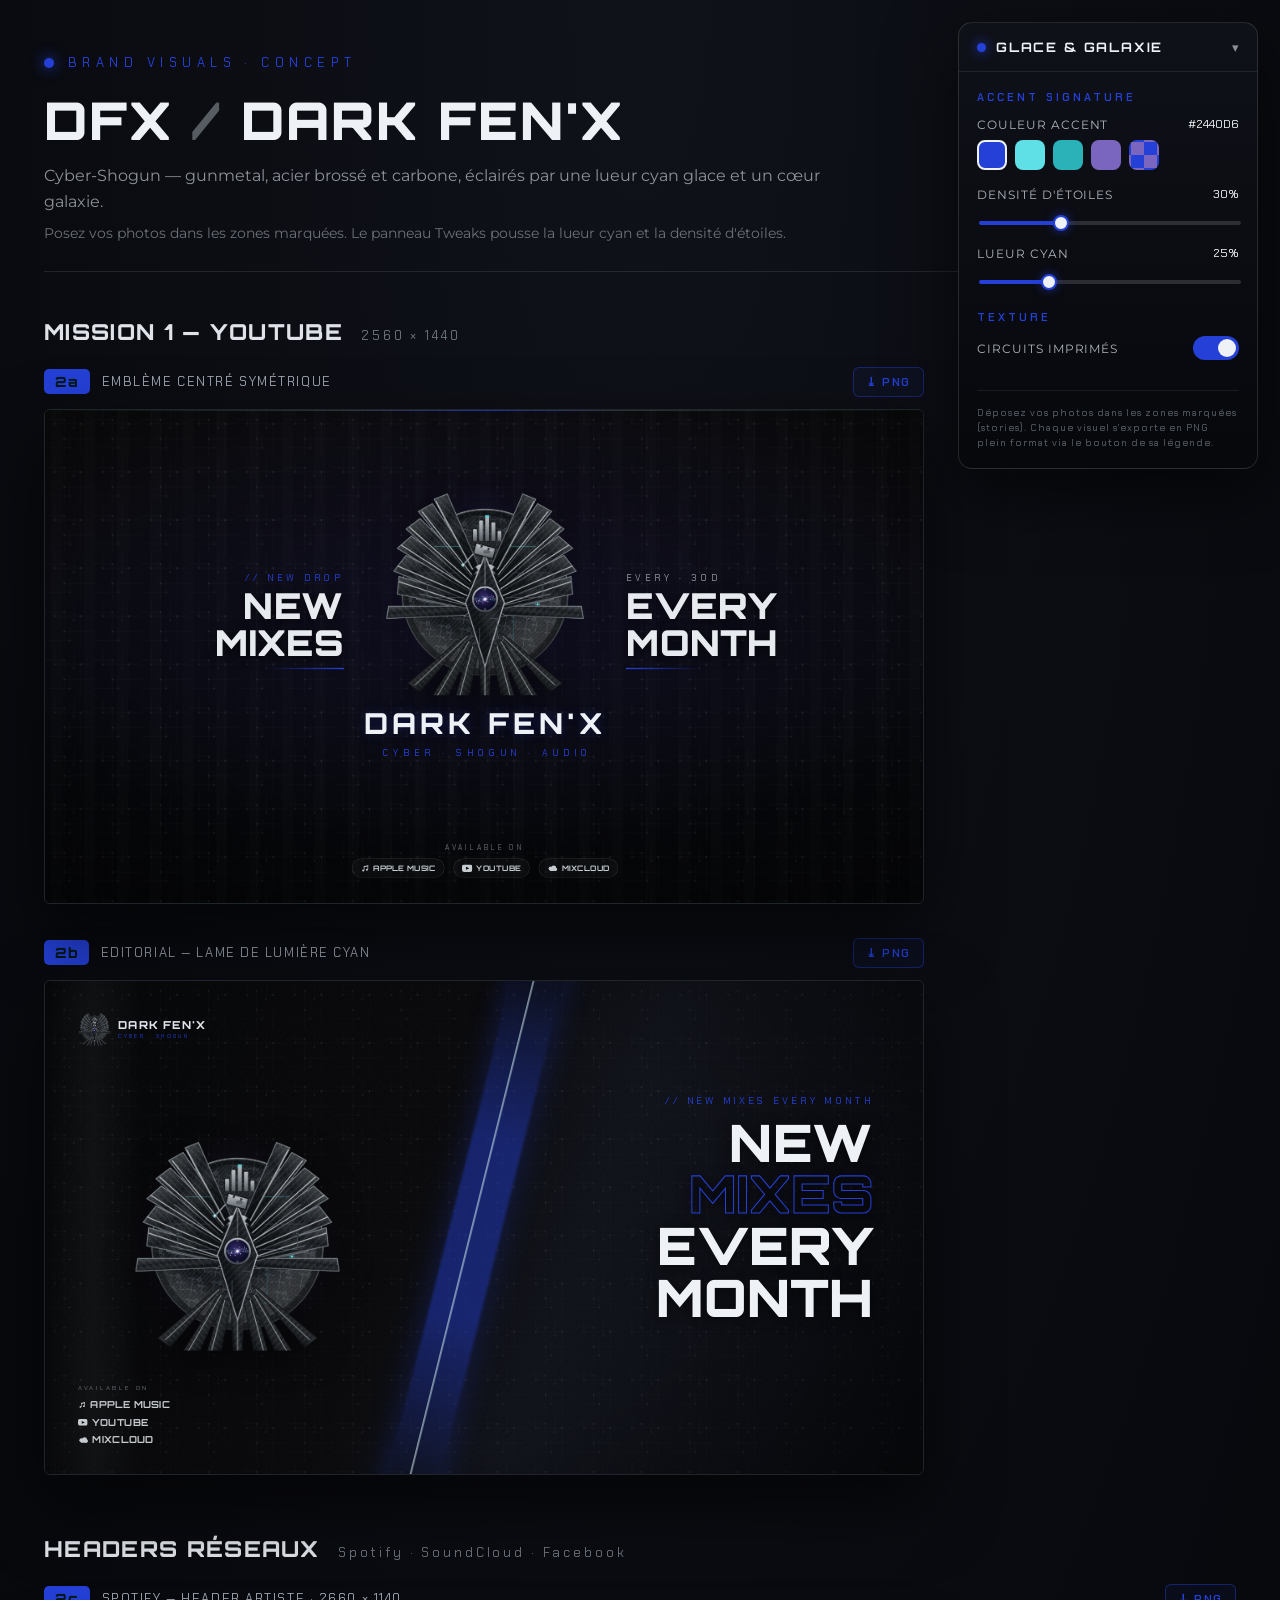
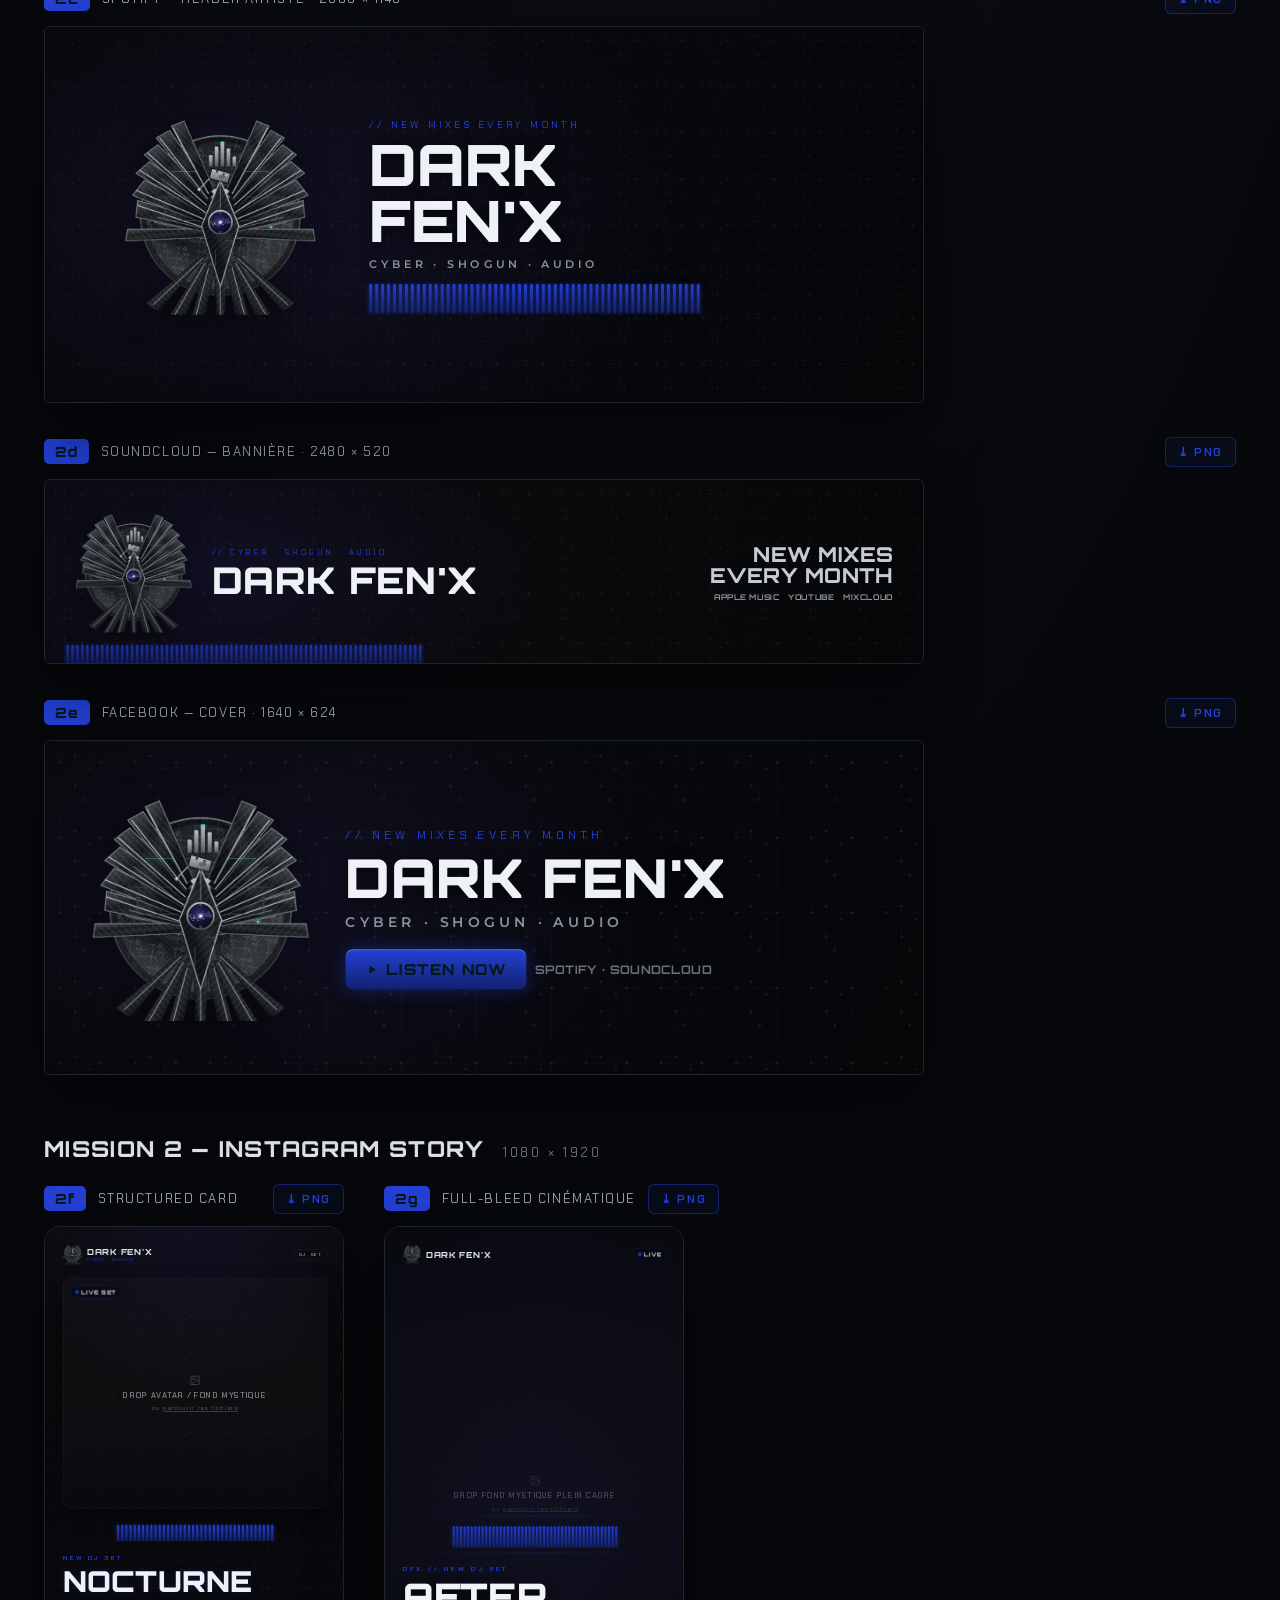
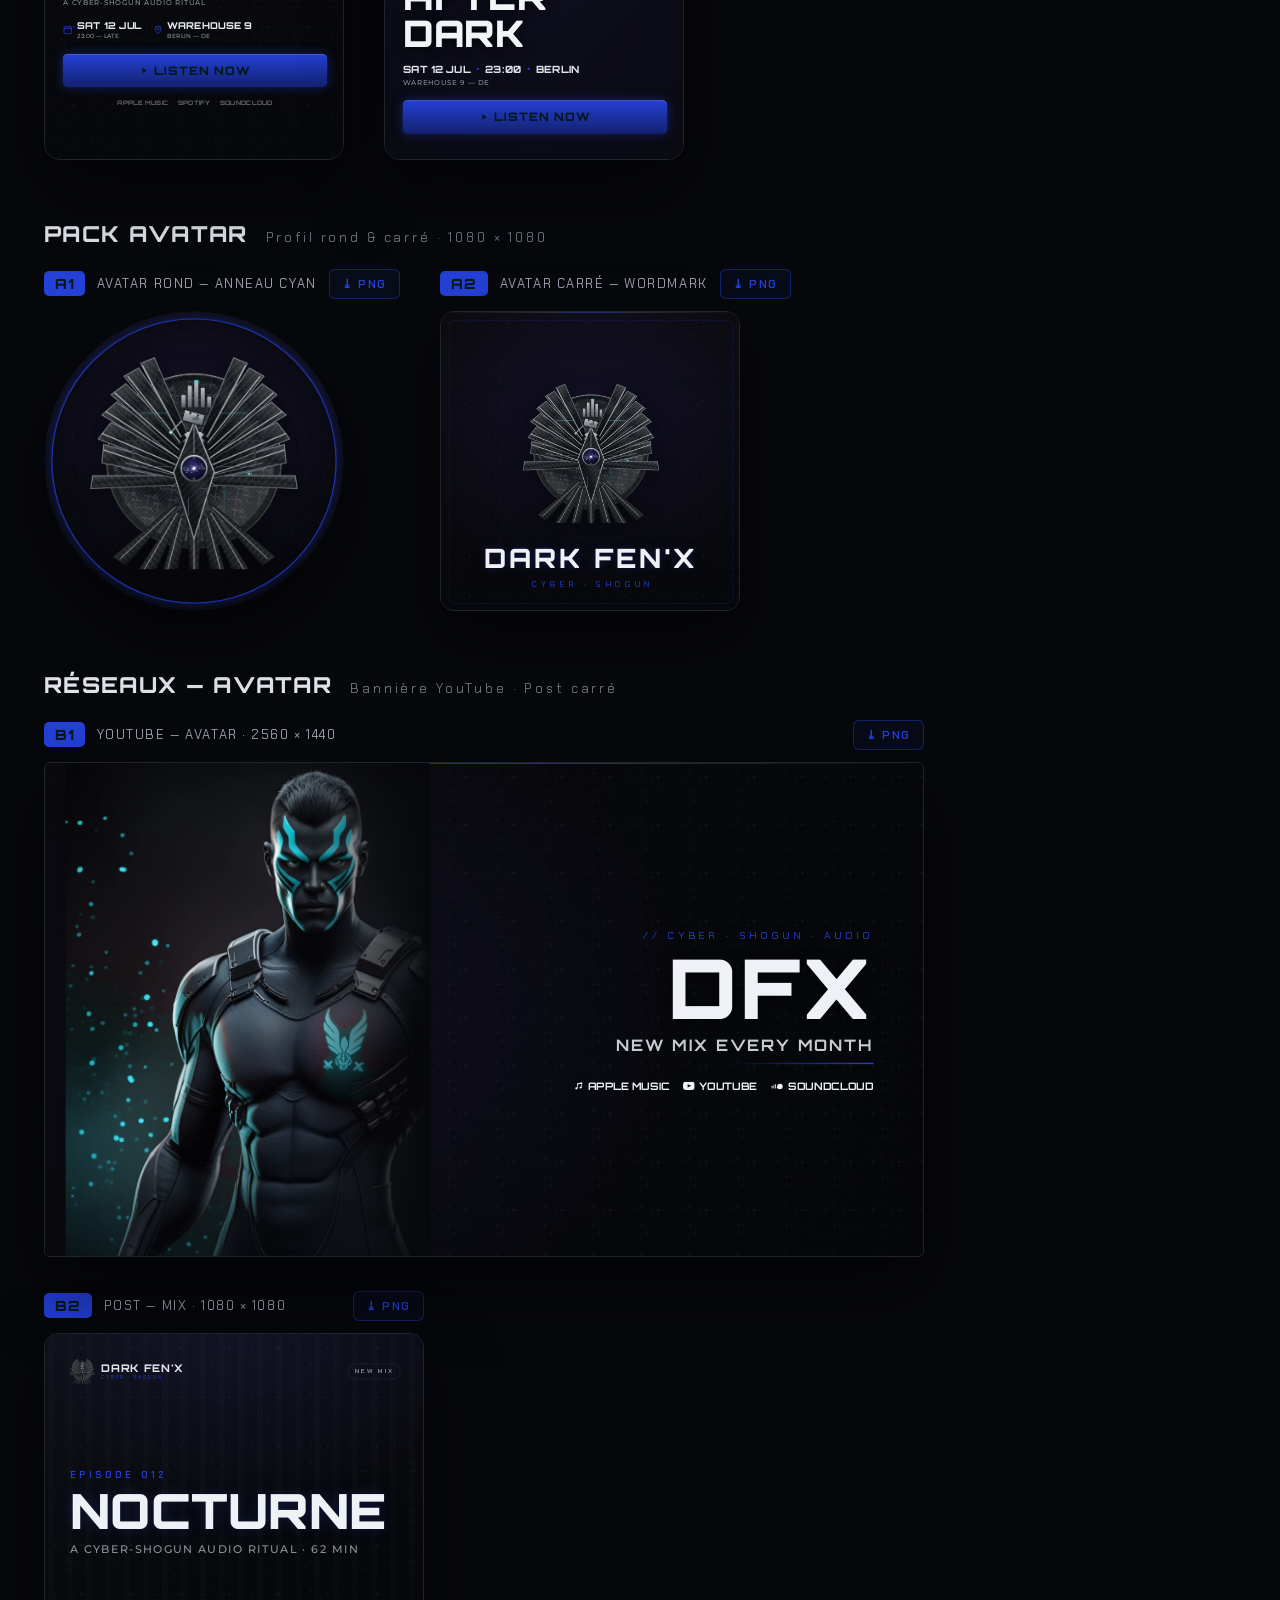
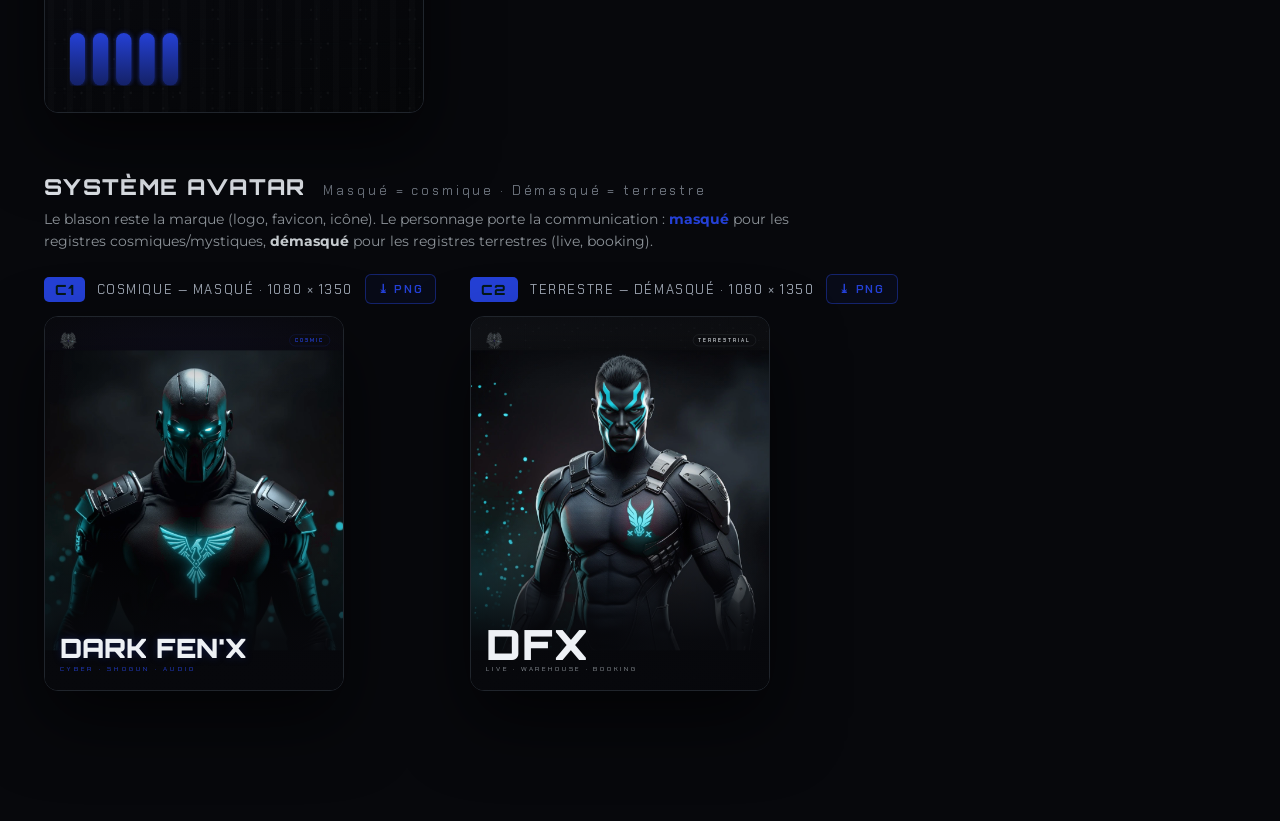
==== commit f997dd9d: "Charte v5 DARK BLU : embleme lames officiel, avatars canon Gemini (masque + DFX terrestre), recolori" ====
--- a/index.html
+++ b/index.html
@@ -4,7 +4,7 @@
 <meta charset="utf-8">
 <meta name="viewport" content="width=device-width, initial-scale=1">
 <title>DFX — Cyber-Shogun · Brand Visuals</title>
-<link rel="icon" type="image/webp" href="./dfx-logo.webp">
+<link rel="icon" type="image/webp" href="./embleme.png">
 <link rel="preconnect" href="https://fonts.googleapis.com">
 <link rel="preconnect" href="https://fonts.gstatic.com" crossorigin>
 <link href="https://fonts.googleapis.com/css2?family=Orbitron:wght@400;500;700;800;900&family=Montserrat:wght@400;500;600;700;800&family=Chakra+Petch:wght@400;500;600;700&display=swap" rel="stylesheet">
@@ -26,13 +26,13 @@
       <span class="tw-label">Accent signature</span>
 
       <div class="tw-field">
-        <div class="row"><span class="name">Couleur accent</span><span class="val" id="val-accent">#3FD2D9</span></div>
+        <div class="row"><span class="name">Couleur accent</span><span class="val" id="val-accent">#2440D6</span></div>
         <div class="swatches" id="accent-swatches">
-          <span class="swatch" data-color="#3FD2D9" style="background:#3FD2D9"></span>
+          <span class="swatch" data-color="#2440D6" style="background:#2440D6"></span>
           <span class="swatch" data-color="#5FE0E6" style="background:#5FE0E6"></span>
           <span class="swatch" data-color="#2BB1B8" style="background:#2BB1B8"></span>
           <span class="swatch" data-color="#7A66BE" style="background:#7A66BE" title="Violet galaxie"></span>
-          <span class="swatch custom" title="Couleur personnalisée"><input type="color" id="accent-custom" value="#3FD2D9"></span>
+          <span class="swatch custom" title="Couleur personnalisée"><input type="color" id="accent-custom" value="#2440D6"></span>
         </div>
       </div>
 
@@ -104,8 +104,8 @@
         <stop offset="100%" stop-color="#2A2F35"></stop>
       </linearGradient>
       <g id="dfx-feather">
-        <path d="M0,2 L-12,-54 L0,-92 L12,-54 Z" fill="url(#carbonGrad)" stroke="#3FD2D9" stroke-width="2" stroke-linejoin="round"></path>
-        <path d="M0,-8 L0,-82" stroke="#3FD2D9" stroke-width="1.2" opacity="0.42"></path>
+        <path d="M0,2 L-12,-54 L0,-92 L12,-54 Z" fill="url(#carbonGrad)" stroke="#2440D6" stroke-width="2" stroke-linejoin="round"></path>
+        <path d="M0,-8 L0,-82" stroke="#2440D6" stroke-width="1.2" opacity="0.42"></path>
       </g>
       <symbol id="dfx-emblem" viewBox="0 0 400 400"><image x="-4" y="-4" width="408" height="408" preserveAspectRatio="xMidYMid meet" href="[data-uri]"></image></symbol>
     </defs>
@@ -113,8 +113,8 @@
 
   <header style="max-width:1300px;margin:0 auto 46px;border-bottom:1px solid rgba(140,146,152,0.18);padding-bottom:26px;">
     <div style="display:flex;align-items:center;gap:14px;">
-      <span style="width:10px;height:10px;border-radius:50%;background:var(--accent,#3FD2D9);box-shadow:0 0 14px var(--accent,#3FD2D9);"></span>
-      <span style="font-family:'Chakra Petch';font-size:13px;letter-spacing:0.42em;color:var(--accent,#3FD2D9);text-transform:uppercase;">Brand Visuals · Concept</span>
+      <span style="width:10px;height:10px;border-radius:50%;background:var(--accent,#2440D6);box-shadow:0 0 14px var(--accent,#2440D6);"></span>
+      <span style="font-family:'Chakra Petch';font-size:13px;letter-spacing:0.42em;color:var(--accent,#2440D6);text-transform:uppercase;">Brand Visuals · Concept</span>
     </div>
     <h1 style="font-family:'Orbitron';font-weight:900;font-size:52px;letter-spacing:0.04em;margin:16px 0 10px;color:#eef1f5;text-transform:uppercase;">DFX <span style="color:#565C62;">/</span> Dark Fen'X</h1>
     <p style="margin:0 0 8px;max-width:820px;font-size:16px;line-height:1.6;color:#8C9298;">Cyber-Shogun — gunmetal, acier brossé et carbone, éclairés par une lueur cyan glace et un cœur galaxie.</p>
@@ -133,7 +133,7 @@
       <!-- ===== 2a ===== -->
       <figure id="2a" style="margin:0;">
         <figcaption style="display:flex;align-items:center;gap:12px;margin-bottom:12px;">
-          <span style="font-family:'Orbitron';font-weight:800;font-size:14px;letter-spacing:0.06em;color:#04181a;background:var(--accent,#3FD2D9);padding:4px 11px;border-radius:5px;">2a</span>
+          <span style="font-family:'Orbitron';font-weight:800;font-size:14px;letter-spacing:0.06em;color:#04181a;background:var(--accent,#2440D6);padding:4px 11px;border-radius:5px;">2a</span>
           <span style="font-family:'Chakra Petch';font-size:13px;letter-spacing:0.12em;color:#9aa2ae;text-transform:uppercase;">Emblème centré symétrique</span>
           <button class="dl" data-target="2a" data-w="2560" data-h="1440">⤓ PNG</button>
         </figcaption>
@@ -142,29 +142,29 @@
             <div data-screen-label="YouTube banner — centered" style="position:relative;width:2560px;height:1440px;overflow:hidden;font-family:'Montserrat',sans-serif;color:#C6CBCF;background:radial-gradient(110% 90% at 50% 40%,rgba(28,24,64,0.4),rgba(7,8,12,0) 56%),repeating-linear-gradient(90deg,rgba(198,203,207,0.014) 0 1px,transparent 1px 3px),linear-gradient(180deg,#0A0A0C 0%,#07080C 55%,#050608 100%);">
               <svg class="circuit-layer" style="position:absolute;inset:0;width:100%;height:100%;z-index:1;" preserveAspectRatio="xMidYMid slice"><rect width="100%" height="100%" fill="url(#circuit)"></rect></svg>
               <div style="position:absolute;inset:0;z-index:2;pointer-events:none;background:radial-gradient(130% 105% at 50% 42%,transparent 36%,rgba(0,0,0,0.5) 76%,rgba(0,0,0,0.9));"></div>
-              <div style="position:absolute;top:0;left:0;right:0;height:3px;z-index:2;background:linear-gradient(90deg,transparent,rgba(140,146,152,0.4) 35%,var(--accent,#3FD2D9) 50%,rgba(140,146,152,0.4) 65%,transparent);opacity:0.7;"></div>
+              <div style="position:absolute;top:0;left:0;right:0;height:3px;z-index:2;background:linear-gradient(90deg,transparent,rgba(140,146,152,0.4) 35%,var(--accent,#2440D6) 50%,rgba(140,146,152,0.4) 65%,transparent);opacity:0.7;"></div>
               <div class="stars" data-stars="48" data-seed="11" data-rise="1520" style="position:absolute;inset:0;overflow:hidden;pointer-events:none;z-index:3;"></div>
 
               <div style="position:absolute;left:150px;top:470px;width:720px;text-align:right;z-index:5;">
-                <div style="font-family:'Chakra Petch';font-size:26px;letter-spacing:0.46em;color:var(--accent,#3FD2D9);margin-bottom:10px;">// NEW DROP</div>
+                <div style="font-family:'Chakra Petch';font-size:26px;letter-spacing:0.46em;color:var(--accent,#2440D6);margin-bottom:10px;">// NEW DROP</div>
                 <div style="font-family:'Orbitron';font-weight:900;font-size:104px;line-height:1.04;letter-spacing:0.01em;color:#e7ebf0;text-transform:uppercase;text-shadow:0 4px 30px rgba(0,0,0,0.6);">New<br>Mixes</div>
-                <div style="display:inline-block;margin-top:20px;width:220px;height:4px;background:linear-gradient(90deg,transparent,var(--accent,#3FD2D9));"></div>
+                <div style="display:inline-block;margin-top:20px;width:220px;height:4px;background:linear-gradient(90deg,transparent,var(--accent,#2440D6));"></div>
               </div>
               <div style="position:absolute;right:150px;top:470px;width:720px;text-align:left;z-index:5;">
                 <div style="font-family:'Chakra Petch';font-size:26px;letter-spacing:0.46em;color:#8C9298;margin-bottom:10px;">EVERY · 30D</div>
                 <div style="font-family:'Orbitron';font-weight:900;font-size:104px;line-height:1.04;letter-spacing:0.01em;color:#e7ebf0;text-transform:uppercase;text-shadow:0 4px 30px rgba(0,0,0,0.6);">Every<br>Month</div>
-                <div style="display:inline-block;margin-top:20px;width:220px;height:4px;background:linear-gradient(90deg,var(--accent,#3FD2D9),transparent);"></div>
+                <div style="display:inline-block;margin-top:20px;width:220px;height:4px;background:linear-gradient(90deg,var(--accent,#2440D6),transparent);"></div>
               </div>
 
               <div style="position:absolute;left:980px;top:230px;width:600px;height:600px;z-index:6;">
                 <div style="position:absolute;inset:-12%;border-radius:50%;background:radial-gradient(circle,rgba(122,102,190,0.5),transparent 60%);opacity:calc(var(--glow,0.25)*1.5 + 0.18);filter:blur(16px);"></div>
-                <div style="position:absolute;inset:-4%;border-radius:50%;background:radial-gradient(circle,var(--accent,#3FD2D9),transparent 60%);opacity:calc(var(--glow,0.25)*1.3);filter:blur(9px);animation:glowPulse 4.6s ease-in-out infinite;"></div>
+                <div style="position:absolute;inset:-4%;border-radius:50%;background:radial-gradient(circle,var(--accent,#2440D6),transparent 60%);opacity:calc(var(--glow,0.25)*1.3);filter:blur(9px);animation:glowPulse 4.6s ease-in-out infinite;"></div>
                 <svg viewBox="0 0 400 400" style="position:absolute;inset:0;width:100%;height:100%;overflow:visible;filter:drop-shadow(0 18px 42px rgba(0,0,0,0.65));"><use href="#dfx-emblem"></use></svg>
               </div>
 
               <div style="position:absolute;left:0;right:0;top:858px;text-align:center;z-index:6;">
-                <div style="font-family:'Orbitron';font-weight:800;font-size:84px;letter-spacing:0.14em;color:#eef1f5;text-transform:uppercase;text-shadow:0 0 30px rgba(63,210,217,0.25);">Dark Fen'X</div>
-                <div style="font-family:'Chakra Petch';font-size:26px;letter-spacing:0.56em;color:var(--accent,#3FD2D9);margin-top:18px;padding-left:0.56em;">CYBER · SHOGUN · AUDIO</div>
+                <div style="font-family:'Orbitron';font-weight:800;font-size:84px;letter-spacing:0.14em;color:#eef1f5;text-transform:uppercase;text-shadow:0 0 30px rgba(36,64,214,0.25);">Dark Fen'X</div>
+                <div style="font-family:'Chakra Petch';font-size:26px;letter-spacing:0.56em;color:var(--accent,#2440D6);margin-top:18px;padding-left:0.56em;">CYBER · SHOGUN · AUDIO</div>
               </div>
 
               <div style="position:absolute;left:0;right:0;bottom:80px;z-index:6;display:flex;flex-direction:column;align-items:center;gap:20px;">
@@ -183,7 +183,7 @@
       <!-- ===== 2b ===== -->
       <figure id="2b" style="margin:0;">
         <figcaption style="display:flex;align-items:center;gap:12px;margin-bottom:12px;">
-          <span style="font-family:'Orbitron';font-weight:800;font-size:14px;letter-spacing:0.06em;color:#04181a;background:var(--accent,#3FD2D9);padding:4px 11px;border-radius:5px;">2b</span>
+          <span style="font-family:'Orbitron';font-weight:800;font-size:14px;letter-spacing:0.06em;color:#04181a;background:var(--accent,#2440D6);padding:4px 11px;border-radius:5px;">2b</span>
           <span style="font-family:'Chakra Petch';font-size:13px;letter-spacing:0.12em;color:#9aa2ae;text-transform:uppercase;">Editorial — lame de lumière cyan</span>
           <button class="dl" data-target="2b" data-w="2560" data-h="1440">⤓ PNG</button>
         </figcaption>
@@ -192,7 +192,7 @@
             <div data-screen-label="YouTube banner — editorial" style="position:relative;width:2560px;height:1440px;overflow:hidden;font-family:'Montserrat',sans-serif;color:#C6CBCF;background:linear-gradient(110deg,#050608 0%,#0A0A0C 42%,#11131b 60%,#07080C 100%);">
               <svg class="circuit-layer" style="position:absolute;inset:0;width:100%;height:100%;z-index:1;opacity:0.85;" preserveAspectRatio="xMidYMid slice"><rect width="100%" height="100%" fill="url(#circuit)"></rect></svg>
               <div style="position:absolute;inset:0;z-index:1;background:repeating-linear-gradient(116deg,rgba(198,203,207,0.016) 0 2px,transparent 2px 7px);"></div>
-              <div style="position:absolute;top:-10%;left:46%;width:150px;height:120%;z-index:2;background:linear-gradient(180deg,transparent,var(--accent,#3FD2D9) 35%,var(--accent,#3FD2D9) 65%,transparent);transform:rotate(14deg);filter:blur(3px);opacity:calc(var(--glow,0.25)*1.3 + 0.14);box-shadow:0 0 90px color-mix(in srgb,var(--accent,#3FD2D9) 60%,transparent);"></div>
+              <div style="position:absolute;top:-10%;left:46%;width:150px;height:120%;z-index:2;background:linear-gradient(180deg,transparent,var(--accent,#2440D6) 35%,var(--accent,#2440D6) 65%,transparent);transform:rotate(14deg);filter:blur(3px);opacity:calc(var(--glow,0.25)*1.3 + 0.14);box-shadow:0 0 90px color-mix(in srgb,var(--accent,#2440D6) 60%,transparent);"></div>
               <div style="position:absolute;top:-10%;left:48.4%;width:5px;height:120%;z-index:3;background:#dffbfc;transform:rotate(14deg);opacity:0.55;filter:blur(1px);"></div>
               <div style="position:absolute;top:0;left:0;width:280px;height:100%;z-index:2;background:linear-gradient(90deg,transparent,rgba(198,203,207,0.05),transparent);animation:sweep 7s ease-in-out infinite;"></div>
               <div style="position:absolute;inset:0;z-index:2;pointer-events:none;background:radial-gradient(120% 120% at 30% 50%,transparent 40%,rgba(0,0,0,0.62));"></div>
@@ -200,18 +200,18 @@
 
               <div style="position:absolute;left:96px;top:92px;z-index:6;display:flex;align-items:center;gap:20px;">
                 <svg viewBox="0 0 400 400" style="width:96px;height:96px;overflow:visible;"><use href="#dfx-emblem"></use></svg>
-                <div style="line-height:1;"><div style="font-family:'Orbitron';font-weight:800;font-size:32px;letter-spacing:0.1em;color:#dfe3e9;text-transform:uppercase;">Dark Fen'X</div><div style="font-family:'Chakra Petch';font-size:16px;letter-spacing:0.4em;color:var(--accent,#3FD2D9);margin-top:7px;">CYBER · SHOGUN</div></div>
+                <div style="line-height:1;"><div style="font-family:'Orbitron';font-weight:800;font-size:32px;letter-spacing:0.1em;color:#dfe3e9;text-transform:uppercase;">Dark Fen'X</div><div style="font-family:'Chakra Petch';font-size:16px;letter-spacing:0.4em;color:var(--accent,#2440D6);margin-top:7px;">CYBER · SHOGUN</div></div>
               </div>
 
               <div style="position:absolute;left:250px;top:455px;width:620px;height:620px;z-index:5;">
                 <div style="position:absolute;inset:-10%;border-radius:50%;background:radial-gradient(circle,rgba(122,102,190,0.5),transparent 60%);opacity:calc(var(--glow,0.25)*1.5 + 0.16);filter:blur(18px);"></div>
-                <div style="position:absolute;inset:-2%;border-radius:50%;background:radial-gradient(circle,var(--accent,#3FD2D9),transparent 60%);opacity:calc(var(--glow,0.25)*1.2);filter:blur(10px);animation:glowPulse 4.6s ease-in-out infinite;"></div>
+                <div style="position:absolute;inset:-2%;border-radius:50%;background:radial-gradient(circle,var(--accent,#2440D6),transparent 60%);opacity:calc(var(--glow,0.25)*1.2);filter:blur(10px);animation:glowPulse 4.6s ease-in-out infinite;"></div>
                 <svg viewBox="0 0 400 400" style="position:absolute;inset:0;width:100%;height:100%;overflow:visible;filter:drop-shadow(0 20px 46px rgba(0,0,0,0.66));"><use href="#dfx-emblem"></use></svg>
               </div>
 
               <div style="position:absolute;right:150px;top:330px;width:1150px;text-align:right;z-index:6;">
-                <div style="font-family:'Chakra Petch';font-size:28px;letter-spacing:0.36em;color:var(--accent,#3FD2D9);margin-bottom:26px;">// NEW MIXES EVERY MONTH</div>
-                <div style="font-family:'Orbitron';font-weight:900;font-size:150px;line-height:1.0;letter-spacing:0.005em;text-transform:uppercase;color:#eef1f5;text-shadow:0 6px 40px rgba(0,0,0,0.6);">New<br><span style="color:transparent;-webkit-text-stroke:3px var(--accent,#3FD2D9);">Mixes</span><br>Every<br>Month</div>
+                <div style="font-family:'Chakra Petch';font-size:28px;letter-spacing:0.36em;color:var(--accent,#2440D6);margin-bottom:26px;">// NEW MIXES EVERY MONTH</div>
+                <div style="font-family:'Orbitron';font-weight:900;font-size:150px;line-height:1.0;letter-spacing:0.005em;text-transform:uppercase;color:#eef1f5;text-shadow:0 6px 40px rgba(0,0,0,0.6);">New<br><span style="color:transparent;-webkit-text-stroke:3px var(--accent,#2440D6);">Mixes</span><br>Every<br>Month</div>
               </div>
 
               <div style="position:absolute;left:96px;bottom:88px;z-index:6;display:flex;flex-direction:column;gap:16px;">
@@ -236,7 +236,7 @@
       <!-- ===== 2c Spotify ===== -->
       <figure id="2c" style="margin:0;">
         <figcaption style="display:flex;align-items:center;gap:12px;margin-bottom:12px;">
-          <span style="font-family:'Orbitron';font-weight:800;font-size:14px;letter-spacing:0.06em;color:#04181a;background:var(--accent,#3FD2D9);padding:4px 11px;border-radius:5px;">2c</span>
+          <span style="font-family:'Orbitron';font-weight:800;font-size:14px;letter-spacing:0.06em;color:#04181a;background:var(--accent,#2440D6);padding:4px 11px;border-radius:5px;">2c</span>
           <span style="font-family:'Chakra Petch';font-size:13px;letter-spacing:0.12em;color:#9aa2ae;text-transform:uppercase;">Spotify — header artiste · 2660 × 1140</span>
           <button class="dl" data-target="2c" data-w="2660" data-h="1140">⤓ PNG</button>
         </figcaption>
@@ -249,12 +249,12 @@
 
               <div style="position:absolute;left:230px;top:270px;width:600px;height:600px;z-index:5;">
                 <div style="position:absolute;inset:-10%;border-radius:50%;background:radial-gradient(circle,rgba(122,102,190,0.55),transparent 60%);opacity:calc(var(--glow,0.25)*1.5 + 0.18);filter:blur(18px);"></div>
-                <div style="position:absolute;inset:-2%;border-radius:50%;background:radial-gradient(circle,var(--accent,#3FD2D9),transparent 60%);opacity:calc(var(--glow,0.25)*1.2);filter:blur(10px);animation:glowPulse 4.6s ease-in-out infinite;"></div>
+                <div style="position:absolute;inset:-2%;border-radius:50%;background:radial-gradient(circle,var(--accent,#2440D6),transparent 60%);opacity:calc(var(--glow,0.25)*1.2);filter:blur(10px);animation:glowPulse 4.6s ease-in-out infinite;"></div>
                 <svg viewBox="0 0 400 400" style="position:absolute;inset:0;width:100%;height:100%;overflow:visible;filter:drop-shadow(0 18px 42px rgba(0,0,0,0.65));"><use href="#dfx-emblem"></use></svg>
               </div>
 
               <div style="position:absolute;left:980px;top:0;bottom:0;right:180px;display:flex;flex-direction:column;justify-content:center;z-index:6;">
-                <div style="font-family:'Chakra Petch';font-size:30px;letter-spacing:0.34em;color:var(--accent,#3FD2D9);margin-bottom:18px;">// NEW MIXES EVERY MONTH</div>
+                <div style="font-family:'Chakra Petch';font-size:30px;letter-spacing:0.34em;color:var(--accent,#2440D6);margin-bottom:18px;">// NEW MIXES EVERY MONTH</div>
                 <div style="font-family:'Orbitron';font-weight:900;font-size:172px;line-height:0.98;letter-spacing:0.005em;color:#eef1f5;text-transform:uppercase;text-shadow:0 6px 40px rgba(0,0,0,0.6);">Dark<br>Fen'X</div>
                 <div style="font-family:'Montserrat';font-weight:600;font-size:34px;letter-spacing:0.32em;color:#8C9298;margin-top:26px;">CYBER · SHOGUN · AUDIO</div>
                 <div class="eq" data-eq="56" data-seed="121" data-w="9" data-h="90" style="display:flex;align-items:flex-end;gap:9px;height:90px;margin-top:40px;"></div>
@@ -267,7 +267,7 @@
       <!-- ===== 2d SoundCloud ===== -->
       <figure id="2d" style="margin:0;">
         <figcaption style="display:flex;align-items:center;gap:12px;margin-bottom:12px;">
-          <span style="font-family:'Orbitron';font-weight:800;font-size:14px;letter-spacing:0.06em;color:#04181a;background:var(--accent,#3FD2D9);padding:4px 11px;border-radius:5px;">2d</span>
+          <span style="font-family:'Orbitron';font-weight:800;font-size:14px;letter-spacing:0.06em;color:#04181a;background:var(--accent,#2440D6);padding:4px 11px;border-radius:5px;">2d</span>
           <span style="font-family:'Chakra Petch';font-size:13px;letter-spacing:0.12em;color:#9aa2ae;text-transform:uppercase;">SoundCloud — bannière · 2480 × 520</span>
           <button class="dl" data-target="2d" data-w="2480" data-h="520">⤓ PNG</button>
         </figcaption>
@@ -284,7 +284,7 @@
               </div>
 
               <div style="position:absolute;left:470px;top:0;bottom:0;display:flex;flex-direction:column;justify-content:center;z-index:6;">
-                <div style="font-family:'Chakra Petch';font-size:22px;letter-spacing:0.4em;color:var(--accent,#3FD2D9);margin-bottom:12px;">// CYBER · SHOGUN · AUDIO</div>
+                <div style="font-family:'Chakra Petch';font-size:22px;letter-spacing:0.4em;color:var(--accent,#2440D6);margin-bottom:12px;">// CYBER · SHOGUN · AUDIO</div>
                 <div style="font-family:'Orbitron';font-weight:900;font-size:104px;line-height:1;letter-spacing:0.02em;color:#eef1f5;text-transform:uppercase;">Dark Fen'X</div>
               </div>
 
@@ -300,7 +300,7 @@
       <!-- ===== 2e Facebook ===== -->
       <figure id="2e" style="margin:0;">
         <figcaption style="display:flex;align-items:center;gap:12px;margin-bottom:12px;">
-          <span style="font-family:'Orbitron';font-weight:800;font-size:14px;letter-spacing:0.06em;color:#04181a;background:var(--accent,#3FD2D9);padding:4px 11px;border-radius:5px;">2e</span>
+          <span style="font-family:'Orbitron';font-weight:800;font-size:14px;letter-spacing:0.06em;color:#04181a;background:var(--accent,#2440D6);padding:4px 11px;border-radius:5px;">2e</span>
           <span style="font-family:'Chakra Petch';font-size:13px;letter-spacing:0.12em;color:#9aa2ae;text-transform:uppercase;">Facebook — cover · 1640 × 624</span>
           <button class="dl" data-target="2e" data-w="1640" data-h="624">⤓ PNG</button>
         </figcaption>
@@ -313,16 +313,16 @@
 
               <div style="position:absolute;left:80px;top:102px;width:420px;height:420px;z-index:5;">
                 <div style="position:absolute;inset:-10%;border-radius:50%;background:radial-gradient(circle,rgba(122,102,190,0.5),transparent 60%);opacity:calc(var(--glow,0.25)*1.5 + 0.16);filter:blur(14px);"></div>
-                <div style="position:absolute;inset:-2%;border-radius:50%;background:radial-gradient(circle,var(--accent,#3FD2D9),transparent 60%);opacity:calc(var(--glow,0.25)*1.1);filter:blur(8px);animation:glowPulse 4.6s ease-in-out infinite;"></div>
+                <div style="position:absolute;inset:-2%;border-radius:50%;background:radial-gradient(circle,var(--accent,#2440D6),transparent 60%);opacity:calc(var(--glow,0.25)*1.1);filter:blur(8px);animation:glowPulse 4.6s ease-in-out infinite;"></div>
                 <svg viewBox="0 0 400 400" style="position:absolute;inset:0;width:100%;height:100%;overflow:visible;filter:drop-shadow(0 14px 34px rgba(0,0,0,0.62));"><use href="#dfx-emblem"></use></svg>
               </div>
 
               <div style="position:absolute;left:560px;top:0;bottom:0;right:80px;display:flex;flex-direction:column;justify-content:center;z-index:6;">
-                <div style="font-family:'Chakra Petch';font-size:22px;letter-spacing:0.36em;color:var(--accent,#3FD2D9);margin-bottom:14px;">// NEW MIXES EVERY MONTH</div>
+                <div style="font-family:'Chakra Petch';font-size:22px;letter-spacing:0.36em;color:var(--accent,#2440D6);margin-bottom:14px;">// NEW MIXES EVERY MONTH</div>
                 <div style="font-family:'Orbitron';font-weight:900;font-size:100px;line-height:1;letter-spacing:0.01em;color:#eef1f5;text-transform:uppercase;text-shadow:0 4px 30px rgba(0,0,0,0.6);">Dark Fen'X</div>
                 <div style="font-family:'Montserrat';font-weight:600;font-size:26px;letter-spacing:0.3em;color:#8C9298;margin-top:18px;">CYBER · SHOGUN · AUDIO</div>
                 <div style="display:flex;align-items:center;gap:16px;margin-top:34px;">
-                  <button class="btn-listen" style="display:flex;align-items:center;gap:14px;padding:20px 36px;border:none;border-radius:14px;cursor:pointer;background:linear-gradient(180deg,var(--accent,#3FD2D9),color-mix(in srgb,var(--accent,#3FD2D9) 52%,#000));box-shadow:0 0 34px color-mix(in srgb,var(--accent,#3FD2D9) 40%,transparent),inset 0 2px 0 rgba(255,255,255,0.3);"><svg width="26" height="26" viewBox="0 0 24 24" fill="#04181a"><path d="M8 5v14l11-7z"></path></svg><span style="font-family:'Orbitron';font-weight:800;font-size:28px;letter-spacing:0.08em;color:#04181a;text-transform:uppercase;">Listen Now</span></button>
+                  <button class="btn-listen" style="display:flex;align-items:center;gap:14px;padding:20px 36px;border:none;border-radius:14px;cursor:pointer;background:linear-gradient(180deg,var(--accent,#2440D6),color-mix(in srgb,var(--accent,#2440D6) 52%,#000));box-shadow:0 0 34px color-mix(in srgb,var(--accent,#2440D6) 40%,transparent),inset 0 2px 0 rgba(255,255,255,0.3);"><svg width="26" height="26" viewBox="0 0 24 24" fill="#04181a"><path d="M8 5v14l11-7z"></path></svg><span style="font-family:'Orbitron';font-weight:800;font-size:28px;letter-spacing:0.08em;color:#04181a;text-transform:uppercase;">Listen Now</span></button>
                   <span style="font-family:'Orbitron';font-weight:700;font-size:22px;letter-spacing:0.05em;color:#6b7178;text-transform:uppercase;">Spotify · SoundCloud</span>
                 </div>
               </div>
@@ -342,7 +342,7 @@
       <!-- ===== 2f ===== -->
       <figure id="2f" style="margin:0;">
         <figcaption style="display:flex;align-items:center;gap:12px;margin-bottom:12px;">
-          <span style="font-family:'Orbitron';font-weight:800;font-size:14px;letter-spacing:0.06em;color:#04181a;background:var(--accent,#3FD2D9);padding:4px 11px;border-radius:5px;">2f</span>
+          <span style="font-family:'Orbitron';font-weight:800;font-size:14px;letter-spacing:0.06em;color:#04181a;background:var(--accent,#2440D6);padding:4px 11px;border-radius:5px;">2f</span>
           <span style="font-family:'Chakra Petch';font-size:13px;letter-spacing:0.12em;color:#9aa2ae;text-transform:uppercase;">Structured card</span>
           <button class="dl" data-target="2f" data-w="1080" data-h="1920">⤓ PNG</button>
         </figcaption>
@@ -355,7 +355,7 @@
               <div style="position:absolute;top:64px;left:64px;right:64px;z-index:6;display:flex;align-items:center;justify-content:space-between;">
                 <div style="display:flex;align-items:center;gap:16px;">
                   <svg viewBox="0 0 400 400" style="width:72px;height:72px;overflow:visible;"><use href="#dfx-emblem"></use></svg>
-                  <div style="line-height:1;"><div style="font-family:'Orbitron';font-weight:800;font-size:30px;letter-spacing:0.08em;color:#dfe3e9;text-transform:uppercase;">Dark Fen'X</div><div style="font-family:'Chakra Petch';font-size:13px;letter-spacing:0.36em;color:var(--accent,#3FD2D9);margin-top:6px;">CYBER · SHOGUN</div></div>
+                  <div style="line-height:1;"><div style="font-family:'Orbitron';font-weight:800;font-size:30px;letter-spacing:0.08em;color:#dfe3e9;text-transform:uppercase;">Dark Fen'X</div><div style="font-family:'Chakra Petch';font-size:13px;letter-spacing:0.36em;color:var(--accent,#2440D6);margin-top:6px;">CYBER · SHOGUN</div></div>
                 </div>
                 <div style="font-family:'Chakra Petch';font-weight:600;font-size:16px;letter-spacing:0.3em;color:#8C9298;border:1px solid rgba(140,146,152,0.3);border-radius:999px;padding:8px 16px;">DJ SET</div>
               </div>
@@ -363,22 +363,22 @@
               <div style="position:absolute;top:184px;left:64px;right:64px;height:830px;z-index:4;border-radius:28px;overflow:hidden;border:1px solid rgba(140,146,152,0.25);box-shadow:0 24px 60px rgba(0,0,0,0.5);">
                 <image-slot id="story-photo-c" style="position:absolute;inset:0;width:100%;height:100%;" shape="rect" placeholder="Drop avatar / fond mystique"></image-slot>
                 <div style="position:absolute;inset:0;pointer-events:none;background:linear-gradient(180deg,rgba(7,8,12,0.12) 0%,transparent 30%,transparent 64%,rgba(7,8,12,0.72) 100%);"></div>
-                <div style="position:absolute;top:26px;left:26px;display:flex;align-items:center;gap:9px;background:rgba(7,8,12,0.6);backdrop-filter:blur(6px);border:1px solid color-mix(in srgb,var(--accent,#3FD2D9) 60%,transparent);border-radius:999px;padding:9px 18px;"><span style="width:11px;height:11px;border-radius:50%;background:var(--accent,#3FD2D9);box-shadow:0 0 12px var(--accent,#3FD2D9);"></span><span style="font-family:'Orbitron';font-weight:700;font-size:20px;letter-spacing:0.12em;color:#eef1f5;">LIVE SET</span></div>
+                <div style="position:absolute;top:26px;left:26px;display:flex;align-items:center;gap:9px;background:rgba(7,8,12,0.6);backdrop-filter:blur(6px);border:1px solid color-mix(in srgb,var(--accent,#2440D6) 60%,transparent);border-radius:999px;padding:9px 18px;"><span style="width:11px;height:11px;border-radius:50%;background:var(--accent,#2440D6);box-shadow:0 0 12px var(--accent,#2440D6);"></span><span style="font-family:'Orbitron';font-weight:700;font-size:20px;letter-spacing:0.12em;color:#eef1f5;">LIVE SET</span></div>
               </div>
 
               <div class="eq" data-eq="38" data-seed="91" data-w="8" data-h="60" style="position:absolute;top:1052px;left:64px;right:64px;height:80px;z-index:6;display:flex;align-items:flex-end;justify-content:center;gap:7px;overflow:hidden;"></div>
 
               <div style="position:absolute;top:1176px;left:64px;right:64px;z-index:6;">
-                <div style="font-family:'Chakra Petch';font-weight:600;font-size:22px;letter-spacing:0.4em;color:var(--accent,#3FD2D9);margin-bottom:16px;">NEW DJ SET</div>
-                <div style="font-family:'Orbitron';font-weight:900;font-size:104px;line-height:1.0;letter-spacing:0.01em;text-transform:uppercase;color:#eef1f5;text-shadow:0 0 32px rgba(63,210,217,0.22);">Nocturne</div>
+                <div style="font-family:'Chakra Petch';font-weight:600;font-size:22px;letter-spacing:0.4em;color:var(--accent,#2440D6);margin-bottom:16px;">NEW DJ SET</div>
+                <div style="font-family:'Orbitron';font-weight:900;font-size:104px;line-height:1.0;letter-spacing:0.01em;text-transform:uppercase;color:#eef1f5;text-shadow:0 0 32px rgba(36,64,214,0.22);">Nocturne</div>
                 <div style="font-family:'Montserrat';font-weight:500;font-size:24px;letter-spacing:0.16em;color:#8C9298;margin-top:14px;">A CYBER-SHOGUN AUDIO RITUAL</div>
 
                 <div style="display:flex;gap:40px;margin-top:48px;">
-                  <div style="display:flex;align-items:center;gap:16px;"><svg width="36" height="36" viewBox="0 0 24 24" fill="none" stroke="var(--accent,#3FD2D9)" stroke-width="1.8"><rect x="3" y="4.5" width="18" height="17" rx="2.5"></rect><path d="M3 9 H21 M8 2.5 V6 M16 2.5 V6"></path></svg><div style="line-height:1.15;"><div style="font-family:'Orbitron';font-weight:800;font-size:34px;color:#e7ebf0;letter-spacing:0.02em;">SAT 12 JUL</div><div style="font-family:'Montserrat';font-weight:500;font-size:22px;color:#8C9298;margin-top:3px;">23:00 — LATE</div></div></div>
-                  <div style="display:flex;align-items:center;gap:16px;"><svg width="36" height="36" viewBox="0 0 24 24" fill="none" stroke="var(--accent,#3FD2D9)" stroke-width="1.8"><path d="M12 22s7-7.3 7-12a7 7 0 0 0-14 0c0 4.7 7 12 7 12Z"></path><circle cx="12" cy="10" r="2.5"></circle></svg><div style="line-height:1.15;"><div style="font-family:'Orbitron';font-weight:800;font-size:34px;color:#e7ebf0;letter-spacing:0.02em;">WAREHOUSE 9</div><div style="font-family:'Montserrat';font-weight:500;font-size:22px;color:#8C9298;margin-top:3px;">BERLIN — DE</div></div></div>
-                </div>
-
-                <button class="btn-listen" style="display:flex;align-items:center;justify-content:center;gap:18px;width:100%;margin-top:54px;padding:34px;border:none;border-radius:18px;cursor:pointer;background:linear-gradient(180deg,var(--accent,#3FD2D9),color-mix(in srgb,var(--accent,#3FD2D9) 52%,#000));box-shadow:0 0 40px color-mix(in srgb,var(--accent,#3FD2D9) 42%,transparent),inset 0 2px 0 rgba(255,255,255,0.3);">
+                  <div style="display:flex;align-items:center;gap:16px;"><svg width="36" height="36" viewBox="0 0 24 24" fill="none" stroke="var(--accent,#2440D6)" stroke-width="1.8"><rect x="3" y="4.5" width="18" height="17" rx="2.5"></rect><path d="M3 9 H21 M8 2.5 V6 M16 2.5 V6"></path></svg><div style="line-height:1.15;"><div style="font-family:'Orbitron';font-weight:800;font-size:34px;color:#e7ebf0;letter-spacing:0.02em;">SAT 12 JUL</div><div style="font-family:'Montserrat';font-weight:500;font-size:22px;color:#8C9298;margin-top:3px;">23:00 — LATE</div></div></div>
+                  <div style="display:flex;align-items:center;gap:16px;"><svg width="36" height="36" viewBox="0 0 24 24" fill="none" stroke="var(--accent,#2440D6)" stroke-width="1.8"><path d="M12 22s7-7.3 7-12a7 7 0 0 0-14 0c0 4.7 7 12 7 12Z"></path><circle cx="12" cy="10" r="2.5"></circle></svg><div style="line-height:1.15;"><div style="font-family:'Orbitron';font-weight:800;font-size:34px;color:#e7ebf0;letter-spacing:0.02em;">WAREHOUSE 9</div><div style="font-family:'Montserrat';font-weight:500;font-size:22px;color:#8C9298;margin-top:3px;">BERLIN — DE</div></div></div>
+                </div>
+
+                <button class="btn-listen" style="display:flex;align-items:center;justify-content:center;gap:18px;width:100%;margin-top:54px;padding:34px;border:none;border-radius:18px;cursor:pointer;background:linear-gradient(180deg,var(--accent,#2440D6),color-mix(in srgb,var(--accent,#2440D6) 52%,#000));box-shadow:0 0 40px color-mix(in srgb,var(--accent,#2440D6) 42%,transparent),inset 0 2px 0 rgba(255,255,255,0.3);">
                   <svg width="34" height="34" viewBox="0 0 24 24" fill="#04181a"><path d="M8 5v14l11-7z"></path></svg>
                   <span style="font-family:'Orbitron';font-weight:800;font-size:42px;letter-spacing:0.1em;color:#04181a;text-transform:uppercase;">Listen Now</span>
                 </button>
@@ -397,7 +397,7 @@
       <!-- ===== 2g ===== -->
       <figure id="2g" style="margin:0;">
         <figcaption style="display:flex;align-items:center;gap:12px;margin-bottom:12px;">
-          <span style="font-family:'Orbitron';font-weight:800;font-size:14px;letter-spacing:0.06em;color:#04181a;background:var(--accent,#3FD2D9);padding:4px 11px;border-radius:5px;">2g</span>
+          <span style="font-family:'Orbitron';font-weight:800;font-size:14px;letter-spacing:0.06em;color:#04181a;background:var(--accent,#2440D6);padding:4px 11px;border-radius:5px;">2g</span>
           <span style="font-family:'Chakra Petch';font-size:13px;letter-spacing:0.12em;color:#9aa2ae;text-transform:uppercase;">Full-bleed cinématique</span>
           <button class="dl" data-target="2g" data-w="1080" data-h="1920">⤓ PNG</button>
         </figcaption>
@@ -415,29 +415,29 @@
                   <svg viewBox="0 0 400 400" style="width:68px;height:68px;overflow:visible;"><use href="#dfx-emblem"></use></svg>
                   <div style="font-family:'Orbitron';font-weight:800;font-size:30px;letter-spacing:0.08em;color:#dfe3e9;text-transform:uppercase;">Dark Fen'X</div>
                 </div>
-                <div style="display:flex;align-items:center;gap:9px;background:rgba(7,8,12,0.5);backdrop-filter:blur(6px);border:1px solid color-mix(in srgb,var(--accent,#3FD2D9) 60%,transparent);border-radius:999px;padding:9px 18px;"><span style="width:11px;height:11px;border-radius:50%;background:var(--accent,#3FD2D9);box-shadow:0 0 12px var(--accent,#3FD2D9);"></span><span style="font-family:'Orbitron';font-weight:700;font-size:20px;letter-spacing:0.12em;color:#eef1f5;">LIVE</span></div>
+                <div style="display:flex;align-items:center;gap:9px;background:rgba(7,8,12,0.5);backdrop-filter:blur(6px);border:1px solid color-mix(in srgb,var(--accent,#2440D6) 60%,transparent);border-radius:999px;padding:9px 18px;"><span style="width:11px;height:11px;border-radius:50%;background:var(--accent,#2440D6);box-shadow:0 0 12px var(--accent,#2440D6);"></span><span style="font-family:'Orbitron';font-weight:700;font-size:20px;letter-spacing:0.12em;color:#eef1f5;">LIVE</span></div>
               </div>
 
               <div style="position:absolute;top:1040px;left:64px;right:64px;z-index:6;">
-                <div style="height:1px;background:linear-gradient(90deg,transparent,color-mix(in srgb,var(--accent,#3FD2D9) 70%,transparent),transparent);"></div>
+                <div style="height:1px;background:linear-gradient(90deg,transparent,color-mix(in srgb,var(--accent,#2440D6) 70%,transparent),transparent);"></div>
                 <div class="eq" data-eq="46" data-seed="107" data-w="7" data-h="78" style="height:96px;display:flex;align-items:flex-end;justify-content:center;gap:6px;overflow:hidden;margin:18px 0;"></div>
-                <div style="height:1px;background:linear-gradient(90deg,transparent,color-mix(in srgb,var(--accent,#3FD2D9) 70%,transparent),transparent);"></div>
+                <div style="height:1px;background:linear-gradient(90deg,transparent,color-mix(in srgb,var(--accent,#2440D6) 70%,transparent),transparent);"></div>
               </div>
 
               <div style="position:absolute;left:64px;right:64px;bottom:96px;z-index:6;">
-                <div style="font-family:'Chakra Petch';font-weight:600;font-size:24px;letter-spacing:0.4em;color:var(--accent,#3FD2D9);margin-bottom:18px;">DFX // NEW DJ SET</div>
+                <div style="font-family:'Chakra Petch';font-weight:600;font-size:24px;letter-spacing:0.4em;color:var(--accent,#2440D6);margin-bottom:18px;">DFX // NEW DJ SET</div>
                 <div style="font-family:'Orbitron';font-weight:900;font-size:132px;line-height:1.0;letter-spacing:0.005em;text-transform:uppercase;color:#f2f5f8;text-shadow:0 6px 40px rgba(0,0,0,0.7);">After<br>Dark</div>
 
                 <div style="display:flex;align-items:center;gap:22px;margin-top:40px;font-family:'Orbitron';font-weight:800;letter-spacing:0.03em;color:#dfe3e9;text-transform:uppercase;">
                   <span style="font-size:36px;">SAT 12 JUL</span>
-                  <span style="width:8px;height:8px;border-radius:50%;background:var(--accent,#3FD2D9);"></span>
+                  <span style="width:8px;height:8px;border-radius:50%;background:var(--accent,#2440D6);"></span>
                   <span style="font-size:36px;">23:00</span>
-                  <span style="width:8px;height:8px;border-radius:50%;background:var(--accent,#3FD2D9);"></span>
+                  <span style="width:8px;height:8px;border-radius:50%;background:var(--accent,#2440D6);"></span>
                   <span style="font-size:36px;">BERLIN</span>
                 </div>
                 <div style="font-family:'Montserrat';font-weight:500;font-size:24px;letter-spacing:0.14em;color:#8C9298;margin-top:12px;">WAREHOUSE 9 — DE</div>
 
-                <button class="btn-listen" style="display:flex;align-items:center;justify-content:center;gap:18px;width:100%;margin-top:50px;padding:34px;border:none;border-radius:18px;cursor:pointer;background:linear-gradient(180deg,var(--accent,#3FD2D9),color-mix(in srgb,var(--accent,#3FD2D9) 52%,#000));box-shadow:0 0 40px color-mix(in srgb,var(--accent,#3FD2D9) 42%,transparent),inset 0 2px 0 rgba(255,255,255,0.3);">
+                <button class="btn-listen" style="display:flex;align-items:center;justify-content:center;gap:18px;width:100%;margin-top:50px;padding:34px;border:none;border-radius:18px;cursor:pointer;background:linear-gradient(180deg,var(--accent,#2440D6),color-mix(in srgb,var(--accent,#2440D6) 52%,#000));box-shadow:0 0 40px color-mix(in srgb,var(--accent,#2440D6) 42%,transparent),inset 0 2px 0 rgba(255,255,255,0.3);">
                   <svg width="34" height="34" viewBox="0 0 24 24" fill="#04181a"><path d="M8 5v14l11-7z"></path></svg>
                   <span style="font-family:'Orbitron';font-weight:800;font-size:42px;letter-spacing:0.1em;color:#04181a;text-transform:uppercase;">Listen Now</span>
                 </button>
@@ -458,7 +458,7 @@
       <!-- ===== avatar rond ===== -->
       <figure id="av-round" style="margin:0;">
         <figcaption style="display:flex;align-items:center;gap:12px;margin-bottom:12px;">
-          <span style="font-family:'Orbitron';font-weight:800;font-size:14px;letter-spacing:0.06em;color:#04181a;background:var(--accent,#3FD2D9);padding:4px 11px;border-radius:5px;">A1</span>
+          <span style="font-family:'Orbitron';font-weight:800;font-size:14px;letter-spacing:0.06em;color:#04181a;background:var(--accent,#2440D6);padding:4px 11px;border-radius:5px;">A1</span>
           <span style="font-family:'Chakra Petch';font-size:13px;letter-spacing:0.12em;color:#9aa2ae;text-transform:uppercase;">Avatar rond — anneau cyan</span>
           <button class="dl" data-target="av-round" data-w="1080" data-h="1080">⤓ PNG</button>
         </figcaption>
@@ -469,10 +469,10 @@
               <div class="stars" data-stars="28" data-seed="201" data-rise="1080" style="position:absolute;inset:0;overflow:hidden;pointer-events:none;z-index:3;"></div>
               <div style="position:absolute;left:50%;top:50%;width:780px;height:780px;transform:translate(-50%,-50%);z-index:4;">
                 <div style="position:absolute;inset:-6%;border-radius:50%;background:radial-gradient(circle,rgba(122,102,190,0.55),transparent 60%);opacity:calc(var(--glow,0.25)*1.5 + 0.2);filter:blur(22px);"></div>
-                <div style="position:absolute;inset:2%;border-radius:50%;background:radial-gradient(circle,var(--accent,#3FD2D9),transparent 60%);opacity:calc(var(--glow,0.25)*1.05);filter:blur(13px);animation:glowPulse 4.6s ease-in-out infinite;"></div>
+                <div style="position:absolute;inset:2%;border-radius:50%;background:radial-gradient(circle,var(--accent,#2440D6),transparent 60%);opacity:calc(var(--glow,0.25)*1.05);filter:blur(13px);animation:glowPulse 4.6s ease-in-out infinite;"></div>
                 <svg viewBox="0 0 400 400" style="position:absolute;inset:0;width:100%;height:100%;overflow:visible;filter:drop-shadow(0 16px 40px rgba(0,0,0,0.62));"><use href="#dfx-emblem"></use></svg>
               </div>
-              <div style="position:absolute;inset:26px;border-radius:50%;border:5px solid color-mix(in srgb,var(--accent,#3FD2D9) 70%,transparent);box-shadow:0 0 44px color-mix(in srgb,var(--accent,#3FD2D9) 35%,transparent),inset 0 0 70px rgba(7,8,12,0.55);z-index:6;pointer-events:none;"></div>
+              <div style="position:absolute;inset:26px;border-radius:50%;border:5px solid color-mix(in srgb,var(--accent,#2440D6) 70%,transparent);box-shadow:0 0 44px color-mix(in srgb,var(--accent,#2440D6) 35%,transparent),inset 0 0 70px rgba(7,8,12,0.55);z-index:6;pointer-events:none;"></div>
             </div>
           </div>
         </div>
@@ -481,7 +481,7 @@
       <!-- ===== avatar carré ===== -->
       <figure id="av-square" style="margin:0;">
         <figcaption style="display:flex;align-items:center;gap:12px;margin-bottom:12px;">
-          <span style="font-family:'Orbitron';font-weight:800;font-size:14px;letter-spacing:0.06em;color:#04181a;background:var(--accent,#3FD2D9);padding:4px 11px;border-radius:5px;">A2</span>
+          <span style="font-family:'Orbitron';font-weight:800;font-size:14px;letter-spacing:0.06em;color:#04181a;background:var(--accent,#2440D6);padding:4px 11px;border-radius:5px;">A2</span>
           <span style="font-family:'Chakra Petch';font-size:13px;letter-spacing:0.12em;color:#9aa2ae;text-transform:uppercase;">Avatar carré — wordmark</span>
           <button class="dl" data-target="av-square" data-w="1080" data-h="1080">⤓ PNG</button>
         </figcaption>
@@ -489,18 +489,18 @@
           <div style="position:absolute;top:0;left:0;transform:scale(0.277778);transform-origin:top left;">
             <div data-screen-label="Avatar carré" style="position:relative;width:1080px;height:1080px;overflow:hidden;font-family:'Montserrat',sans-serif;color:#C6CBCF;background:radial-gradient(120% 100% at 50% 32%,rgba(28,24,64,0.5),rgba(7,8,12,0) 60%),linear-gradient(180deg,#0A0A0C 0%,#07080C 100%);">
               <svg class="circuit-layer" style="position:absolute;inset:0;width:100%;height:100%;z-index:1;opacity:0.6;" preserveAspectRatio="xMidYMid slice"><rect width="100%" height="100%" fill="url(#circuit)"></rect></svg>
-              <div style="position:absolute;top:0;left:0;right:0;height:3px;z-index:2;background:linear-gradient(90deg,transparent,rgba(140,146,152,0.4) 35%,var(--accent,#3FD2D9) 50%,rgba(140,146,152,0.4) 65%,transparent);opacity:0.7;"></div>
+              <div style="position:absolute;top:0;left:0;right:0;height:3px;z-index:2;background:linear-gradient(90deg,transparent,rgba(140,146,152,0.4) 35%,var(--accent,#2440D6) 50%,rgba(140,146,152,0.4) 65%,transparent);opacity:0.7;"></div>
               <div class="stars" data-stars="30" data-seed="223" data-rise="1080" style="position:absolute;inset:0;overflow:hidden;pointer-events:none;z-index:3;"></div>
               <div style="position:absolute;left:50%;top:248px;width:512px;height:512px;transform:translateX(-50%);z-index:4;">
                 <div style="position:absolute;inset:-8%;border-radius:50%;background:radial-gradient(circle,rgba(122,102,190,0.5),transparent 60%);opacity:calc(var(--glow,0.25)*1.5 + 0.18);filter:blur(20px);"></div>
-                <div style="position:absolute;inset:0;border-radius:50%;background:radial-gradient(circle,var(--accent,#3FD2D9),transparent 60%);opacity:calc(var(--glow,0.25)*1.05);filter:blur(11px);animation:glowPulse 4.6s ease-in-out infinite;"></div>
+                <div style="position:absolute;inset:0;border-radius:50%;background:radial-gradient(circle,var(--accent,#2440D6),transparent 60%);opacity:calc(var(--glow,0.25)*1.05);filter:blur(11px);animation:glowPulse 4.6s ease-in-out infinite;"></div>
                 <svg viewBox="0 0 400 400" style="position:absolute;inset:0;width:100%;height:100%;overflow:visible;filter:drop-shadow(0 14px 36px rgba(0,0,0,0.62));"><use href="#dfx-emblem"></use></svg>
               </div>
               <div style="position:absolute;left:0;right:0;top:824px;text-align:center;z-index:6;">
-                <div style="font-family:'Orbitron';font-weight:800;font-size:96px;letter-spacing:0.1em;color:#eef1f5;text-transform:uppercase;text-shadow:0 0 30px rgba(63,210,217,0.25);">Dark Fen'X</div>
-                <div style="font-family:'Chakra Petch';font-size:30px;letter-spacing:0.5em;color:var(--accent,#3FD2D9);margin-top:16px;padding-left:0.5em;">CYBER · SHOGUN</div>
-              </div>
-              <div style="position:absolute;inset:30px;border-radius:18px;border:2px solid color-mix(in srgb,var(--accent,#3FD2D9) 30%,transparent);z-index:6;pointer-events:none;"></div>
+                <div style="font-family:'Orbitron';font-weight:800;font-size:96px;letter-spacing:0.1em;color:#eef1f5;text-transform:uppercase;text-shadow:0 0 30px rgba(36,64,214,0.25);">Dark Fen'X</div>
+                <div style="font-family:'Chakra Petch';font-size:30px;letter-spacing:0.5em;color:var(--accent,#2440D6);margin-top:16px;padding-left:0.5em;">CYBER · SHOGUN</div>
+              </div>
+              <div style="position:absolute;inset:30px;border-radius:18px;border:2px solid color-mix(in srgb,var(--accent,#2440D6) 30%,transparent);z-index:6;pointer-events:none;"></div>
             </div>
           </div>
         </div>
@@ -517,7 +517,7 @@
       <!-- ===== B1 bannière YouTube avatar ===== -->
       <figure id="av-yt" style="margin:0;">
         <figcaption style="display:flex;align-items:center;gap:12px;margin-bottom:12px;">
-          <span style="font-family:'Orbitron';font-weight:800;font-size:14px;letter-spacing:0.06em;color:#04181a;background:var(--accent,#3FD2D9);padding:4px 11px;border-radius:5px;">B1</span>
+          <span style="font-family:'Orbitron';font-weight:800;font-size:14px;letter-spacing:0.06em;color:#04181a;background:var(--accent,#2440D6);padding:4px 11px;border-radius:5px;">B1</span>
           <span style="font-family:'Chakra Petch';font-size:13px;letter-spacing:0.12em;color:#9aa2ae;text-transform:uppercase;">YouTube — avatar · 2560 × 1440</span>
           <button class="dl" data-target="av-yt" data-w="2560" data-h="1440">⤓ PNG</button>
         </figcaption>
@@ -525,12 +525,12 @@
           <div style="position:absolute;top:0;left:0;transform:scale(0.34375);transform-origin:top left;">
             <div data-screen-label="YouTube avatar banner" style="position:relative;width:2560px;height:1440px;overflow:hidden;font-family:'Montserrat',sans-serif;color:#C6CBCF;background:radial-gradient(90% 120% at 22% 50%,rgba(28,24,64,0.4),rgba(7,8,12,0) 58%),linear-gradient(110deg,#0A0A0C 0%,#07080C 60%,#050608 100%);">
               <svg class="circuit-layer" style="position:absolute;inset:0;width:100%;height:100%;z-index:1;opacity:0.7;" preserveAspectRatio="xMidYMid slice"><rect width="100%" height="100%" fill="url(#circuit)"></rect></svg>
-              <div style="position:absolute;top:0;left:0;right:0;height:3px;z-index:2;background:linear-gradient(90deg,transparent,rgba(140,146,152,0.4) 35%,var(--accent,#3FD2D9) 50%,rgba(140,146,152,0.4) 65%,transparent);opacity:0.7;"></div>
+              <div style="position:absolute;top:0;left:0;right:0;height:3px;z-index:2;background:linear-gradient(90deg,transparent,rgba(140,146,152,0.4) 35%,var(--accent,#2440D6) 50%,rgba(140,146,152,0.4) 65%,transparent);opacity:0.7;"></div>
               <div class="stars" data-stars="40" data-seed="311" data-rise="1500" style="position:absolute;inset:0;overflow:hidden;pointer-events:none;z-index:3;"></div>
 
               <!-- avatar à gauche -->
               <div style="position:absolute;left:0;top:0;bottom:0;width:1120px;z-index:4;overflow:hidden;">
-                <div style="position:absolute;left:120px;top:50%;transform:translateY(-50%);width:760px;height:760px;border-radius:50%;background:radial-gradient(circle,rgba(63,210,217,0.28),transparent 62%);filter:blur(40px);"></div>
+                <div style="position:absolute;left:120px;top:50%;transform:translateY(-50%);width:760px;height:760px;border-radius:50%;background:radial-gradient(circle,rgba(36,64,214,0.28),transparent 62%);filter:blur(40px);"></div>
                 <img class="dfx-avatar" alt="DFX avatar" style="position:absolute;left:60px;top:0;height:1440px;width:auto;object-fit:cover;object-position:center top;filter:drop-shadow(0 20px 60px rgba(0,0,0,0.6));">
                 <div style="position:absolute;inset:0;background:linear-gradient(90deg,rgba(7,8,12,0.25) 0%,transparent 22%,transparent 62%,#07080C 100%);"></div>
                 <div style="position:absolute;inset:0;background:linear-gradient(0deg,rgba(7,8,12,0.6),transparent 26%);"></div>
@@ -538,10 +538,10 @@
 
               <!-- texte à droite -->
               <div style="position:absolute;right:150px;top:0;bottom:0;width:1180px;display:flex;flex-direction:column;justify-content:center;align-items:flex-end;text-align:right;z-index:6;">
-                <div style="font-family:'Chakra Petch';font-size:30px;letter-spacing:0.4em;color:var(--accent,#3FD2D9);margin-bottom:22px;">// CYBER · SHOGUN · AUDIO</div>
+                <div style="font-family:'Chakra Petch';font-size:30px;letter-spacing:0.4em;color:var(--accent,#2440D6);margin-bottom:22px;">// CYBER · SHOGUN · AUDIO</div>
                 <div style="font-family:'Orbitron';font-weight:900;font-size:240px;line-height:0.9;letter-spacing:0.04em;text-transform:uppercase;text-shadow:0 6px 40px rgba(0,0,0,0.6);color:#eef1f5;">DFX</div>
                 <div style="font-family:'Orbitron';font-weight:700;font-size:46px;letter-spacing:0.12em;color:#C6CBCF;text-transform:uppercase;margin-top:30px;">New mix every month</div>
-                <div style="display:inline-block;width:420px;height:4px;margin-top:24px;background:linear-gradient(90deg,transparent,var(--accent,#3FD2D9));"></div>
+                <div style="display:inline-block;width:420px;height:4px;margin-top:24px;background:linear-gradient(90deg,transparent,var(--accent,#2440D6));"></div>
                 <div style="display:flex;align-items:center;gap:40px;margin-top:44px;">
                   <div style="display:flex;align-items:center;gap:12px;"><svg width="30" height="30" viewBox="0 0 24 24"><g fill="#eef1f5"><circle cx="7" cy="18" r="2.6"></circle><circle cx="17" cy="16" r="2.6"></circle><rect x="8.7" y="6.5" width="1.7" height="11.5"></rect><rect x="18.7" y="4.5" width="1.7" height="11.5"></rect><path d="M8.7 6.5 L20.4 4 V7 L8.7 9.3 Z"></path></g></svg><span style="font-family:'Orbitron';font-weight:700;font-size:30px;color:#eef1f5;text-transform:uppercase;">Apple Music</span></div>
                   <div style="display:flex;align-items:center;gap:12px;"><svg width="34" height="24" viewBox="0 0 28 20"><rect x="0" y="0" width="28" height="20" rx="6" fill="#eef1f5"></rect><path d="M11 6 L20 10 L11 14 Z" fill="#0A0A0C"></path></svg><span style="font-family:'Orbitron';font-weight:700;font-size:30px;color:#eef1f5;text-transform:uppercase;">YouTube</span></div>
@@ -556,7 +556,7 @@
       <!-- ===== B2 post carré ===== -->
       <figure id="av-post" style="margin:0;">
         <figcaption style="display:flex;align-items:center;gap:12px;margin-bottom:12px;">
-          <span style="font-family:'Orbitron';font-weight:800;font-size:14px;letter-spacing:0.06em;color:#04181a;background:var(--accent,#3FD2D9);padding:4px 11px;border-radius:5px;">B2</span>
+          <span style="font-family:'Orbitron';font-weight:800;font-size:14px;letter-spacing:0.06em;color:#04181a;background:var(--accent,#2440D6);padding:4px 11px;border-radius:5px;">B2</span>
           <span style="font-family:'Chakra Petch';font-size:13px;letter-spacing:0.12em;color:#9aa2ae;text-transform:uppercase;">Post — mix · 1080 × 1080</span>
           <button class="dl" data-target="av-post" data-w="1080" data-h="1080">⤓ PNG</button>
         </figcaption>
@@ -569,13 +569,13 @@
 
               <div style="position:absolute;top:70px;left:70px;right:70px;z-index:6;display:flex;align-items:center;gap:18px;">
                 <svg viewBox="0 0 400 400" style="width:72px;height:72px;overflow:visible;"><use href="#dfx-emblem"></use></svg>
-                <div style="line-height:1;"><div style="font-family:'Orbitron';font-weight:800;font-size:30px;letter-spacing:0.08em;color:#dfe3e9;text-transform:uppercase;">Dark Fen'X</div><div style="font-family:'Chakra Petch';font-size:14px;letter-spacing:0.34em;color:var(--accent,#3FD2D9);margin-top:6px;">CYBER · SHOGUN</div></div>
+                <div style="line-height:1;"><div style="font-family:'Orbitron';font-weight:800;font-size:30px;letter-spacing:0.08em;color:#dfe3e9;text-transform:uppercase;">Dark Fen'X</div><div style="font-family:'Chakra Petch';font-size:14px;letter-spacing:0.34em;color:var(--accent,#2440D6);margin-top:6px;">CYBER · SHOGUN</div></div>
                 <div style="margin-left:auto;font-family:'Chakra Petch';font-weight:600;font-size:18px;letter-spacing:0.3em;color:#8C9298;border:1px solid rgba(140,146,152,0.3);border-radius:999px;padding:9px 18px;">NEW MIX</div>
               </div>
 
               <div style="position:absolute;left:70px;right:70px;top:382px;z-index:6;">
-                <div style="font-family:'Chakra Petch';font-weight:600;font-size:26px;letter-spacing:0.42em;color:var(--accent,#3FD2D9);margin-bottom:22px;">EPISODE 012</div>
-                <div style="font-family:'Orbitron';font-weight:900;font-size:138px;line-height:0.94;letter-spacing:0.005em;text-transform:uppercase;color:#eef1f5;text-shadow:0 0 40px rgba(63,210,217,0.22);">Nocturne</div>
+                <div style="font-family:'Chakra Petch';font-weight:600;font-size:26px;letter-spacing:0.42em;color:var(--accent,#2440D6);margin-bottom:22px;">EPISODE 012</div>
+                <div style="font-family:'Orbitron';font-weight:900;font-size:138px;line-height:0.94;letter-spacing:0.005em;text-transform:uppercase;color:#eef1f5;text-shadow:0 0 40px rgba(36,64,214,0.22);">Nocturne</div>
                 <div style="font-family:'Montserrat';font-weight:500;font-size:30px;letter-spacing:0.16em;color:#8C9298;margin-top:26px;">A CYBER-SHOGUN AUDIO RITUAL · 62 MIN</div>
               </div>
 
@@ -591,13 +591,13 @@
       <span style="font-family:'Orbitron';font-weight:800;font-size:22px;letter-spacing:0.06em;color:#dfe3e9;text-transform:uppercase;">Système avatar</span>
       <span style="font-family:'Chakra Petch';font-size:13px;letter-spacing:0.22em;color:#6b727c;">Masqué = cosmique · Démasqué = terrestre</span>
     </div>
-    <p style="max-width:760px;margin:0 0 22px;font-size:14px;line-height:1.6;color:#8C9298;">Le blason reste la marque (logo, favicon, icône). Le personnage porte la communication : <b style="color:var(--accent,#3FD2D9);">masqué</b> pour les registres cosmiques/mystiques, <b style="color:#C6CBCF;">démasqué</b> pour les registres terrestres (live, booking).</p>
+    <p style="max-width:760px;margin:0 0 22px;font-size:14px;line-height:1.6;color:#8C9298;">Le blason reste la marque (logo, favicon, icône). Le personnage porte la communication : <b style="color:var(--accent,#2440D6);">masqué</b> pour les registres cosmiques/mystiques, <b style="color:#C6CBCF;">démasqué</b> pour les registres terrestres (live, booking).</p>
     <div style="display:flex;flex-wrap:wrap;gap:34px;margin-bottom:20px;">
 
       <!-- ===== C1 cosmique (masqué) ===== -->
       <figure id="av-cosmic" style="margin:0;">
         <figcaption style="display:flex;align-items:center;gap:12px;margin-bottom:12px;">
-          <span style="font-family:'Orbitron';font-weight:800;font-size:14px;letter-spacing:0.06em;color:#04181a;background:var(--accent,#3FD2D9);padding:4px 11px;border-radius:5px;">C1</span>
+          <span style="font-family:'Orbitron';font-weight:800;font-size:14px;letter-spacing:0.06em;color:#04181a;background:var(--accent,#2440D6);padding:4px 11px;border-radius:5px;">C1</span>
           <span style="font-family:'Chakra Petch';font-size:13px;letter-spacing:0.12em;color:#9aa2ae;text-transform:uppercase;">Cosmique — masqué · 1080 × 1350</span>
           <button class="dl" data-target="av-cosmic" data-w="1080" data-h="1350">⤓ PNG</button>
         </figcaption>
@@ -610,11 +610,11 @@
               <div style="position:absolute;inset:0;z-index:5;background:linear-gradient(180deg,rgba(7,8,12,0.55) 0%,transparent 22%,transparent 56%,rgba(7,8,12,0.92) 86%);"></div>
               <div style="position:absolute;top:54px;left:54px;right:54px;z-index:6;display:flex;align-items:center;justify-content:space-between;">
                 <svg viewBox="0 0 400 400" style="width:60px;height:60px;overflow:visible;"><use href="#dfx-emblem"></use></svg>
-                <span style="font-family:'Chakra Petch';font-weight:600;font-size:18px;letter-spacing:0.4em;color:var(--accent,#3FD2D9);border:1px solid color-mix(in srgb,var(--accent,#3FD2D9) 50%,transparent);border-radius:999px;padding:8px 18px;">COSMIC</span>
+                <span style="font-family:'Chakra Petch';font-weight:600;font-size:18px;letter-spacing:0.4em;color:var(--accent,#2440D6);border:1px solid color-mix(in srgb,var(--accent,#2440D6) 50%,transparent);border-radius:999px;padding:8px 18px;">COSMIC</span>
               </div>
               <div style="position:absolute;left:54px;right:54px;bottom:70px;z-index:6;">
-                <div style="font-family:'Orbitron';font-weight:900;font-size:96px;line-height:0.94;text-transform:uppercase;color:#eef1f5;text-shadow:0 0 32px rgba(63,210,217,0.25);">Dark Fen'X</div>
-                <div style="font-family:'Chakra Petch';font-size:24px;letter-spacing:0.42em;color:var(--accent,#3FD2D9);margin-top:14px;">CYBER · SHOGUN · AUDIO</div>
+                <div style="font-family:'Orbitron';font-weight:900;font-size:96px;line-height:0.94;text-transform:uppercase;color:#eef1f5;text-shadow:0 0 32px rgba(36,64,214,0.25);">Dark Fen'X</div>
+                <div style="font-family:'Chakra Petch';font-size:24px;letter-spacing:0.42em;color:var(--accent,#2440D6);margin-top:14px;">CYBER · SHOGUN · AUDIO</div>
               </div>
             </div>
           </div>
@@ -624,7 +624,7 @@
       <!-- ===== C2 terrestre (démasqué) ===== -->
       <figure id="av-terra" style="margin:0;">
         <figcaption style="display:flex;align-items:center;gap:12px;margin-bottom:12px;">
-          <span style="font-family:'Orbitron';font-weight:800;font-size:14px;letter-spacing:0.06em;color:#04181a;background:var(--accent,#3FD2D9);padding:4px 11px;border-radius:5px;">C2</span>
+          <span style="font-family:'Orbitron';font-weight:800;font-size:14px;letter-spacing:0.06em;color:#04181a;background:var(--accent,#2440D6);padding:4px 11px;border-radius:5px;">C2</span>
           <span style="font-family:'Chakra Petch';font-size:13px;letter-spacing:0.12em;color:#9aa2ae;text-transform:uppercase;">Terrestre — démasqué · 1080 × 1350</span>
           <button class="dl" data-target="av-terra" data-w="1080" data-h="1350">⤓ PNG</button>
         </figcaption>
@@ -633,7 +633,7 @@
             <div data-screen-label="Avatar terrestre" style="position:relative;width:1080px;height:1350px;overflow:hidden;font-family:'Montserrat',sans-serif;color:#C6CBCF;background:linear-gradient(160deg,#15171B 0%,#0A0A0C 55%,#050608 100%);">
               <svg class="circuit-layer" style="position:absolute;inset:0;width:100%;height:100%;z-index:1;opacity:0.6;" preserveAspectRatio="xMidYMid slice"><rect width="100%" height="100%" fill="url(#circuit)"></rect></svg>
               <div class="stars" data-stars="16" data-seed="503" data-rise="1350" style="position:absolute;inset:0;overflow:hidden;pointer-events:none;z-index:2;"></div>
-              <div style="position:absolute;left:50%;top:470px;width:680px;height:680px;transform:translateX(-50%);z-index:3;border-radius:50%;background:radial-gradient(circle,rgba(63,210,217,0.22),transparent 62%);filter:blur(36px);"></div>
+              <div style="position:absolute;left:50%;top:470px;width:680px;height:680px;transform:translateX(-50%);z-index:3;border-radius:50%;background:radial-gradient(circle,rgba(36,64,214,0.22),transparent 62%);filter:blur(36px);"></div>
               <img class="dfx-avatar" alt="Dark Fen'X démasqué" style="position:absolute;left:50%;top:120px;transform:translateX(-50%);width:1080px;height:auto;z-index:4;filter:drop-shadow(0 24px 60px rgba(0,0,0,0.6));">
               <div style="position:absolute;inset:0;z-index:5;background:linear-gradient(180deg,rgba(7,8,12,0.5) 0%,transparent 20%,transparent 54%,rgba(7,8,12,0.93) 86%);"></div>
               <div style="position:absolute;top:54px;left:54px;right:54px;z-index:6;display:flex;align-items:center;justify-content:space-between;">
--- a/styles.css
+++ b/styles.css
@@ -6,7 +6,7 @@
 *{box-sizing:border-box;}
 html{
   /* Variables pilotées par le panneau Tweaks (valeurs par défaut de la charte) */
-  --accent:#3FD2D9;
+  --accent:#2440D6;
   --glow:0.25;
 }
 body{
@@ -42,13 +42,13 @@
   display:inline-flex;align-items:center;gap:7px;
   font-family:'Chakra Petch',sans-serif;font-size:12px;font-weight:600;
   letter-spacing:0.14em;text-transform:uppercase;
-  color:var(--accent,#3FD2D9);
-  background:rgba(63,210,217,0.06);
-  border:1px solid color-mix(in srgb,var(--accent,#3FD2D9) 45%,transparent);
+  color:var(--accent,#2440D6);
+  background:rgba(36,64,214,0.06);
+  border:1px solid color-mix(in srgb,var(--accent,#2440D6) 45%,transparent);
   border-radius:6px;padding:6px 12px;cursor:pointer;
   transition:background .15s,transform .15s,opacity .15s;
 }
-.dl:hover{background:rgba(63,210,217,0.16);}
+.dl:hover{background:rgba(36,64,214,0.16);}
 .dl:active{transform:translateY(1px);}
 .dl[disabled]{opacity:0.5;cursor:progress;}
 figcaption{align-items:center;}
@@ -90,13 +90,13 @@
 image-slot .slot-empty .sub u{text-underline-offset:3px;}
 image-slot .slot-ring{
   position:absolute;inset:0;pointer-events:none;
-  border:2px dashed color-mix(in srgb,var(--accent,#3FD2D9) 45%,transparent);
+  border:2px dashed color-mix(in srgb,var(--accent,#2440D6) 45%,transparent);
   transition:border-color .12s,background .12s;
 }
 image-slot[data-filled] .slot-ring{display:none;}
 image-slot[data-over] .slot-ring{
-  border-color:var(--accent,#3FD2D9);
-  background:color-mix(in srgb,var(--accent,#3FD2D9) 10%,transparent);
+  border-color:var(--accent,#2440D6);
+  background:color-mix(in srgb,var(--accent,#2440D6) 10%,transparent);
 }
 image-slot .slot-clear{
   position:absolute;top:18px;right:18px;z-index:4;
@@ -104,7 +104,7 @@
   font-family:'Chakra Petch',sans-serif;font-size:18px;letter-spacing:0.1em;
   text-transform:uppercase;color:#eef1f5;
   background:rgba(7,8,12,0.72);backdrop-filter:blur(6px);
-  border:1px solid color-mix(in srgb,var(--accent,#3FD2D9) 55%,transparent);
+  border:1px solid color-mix(in srgb,var(--accent,#2440D6) 55%,transparent);
   border-radius:999px;padding:10px 18px;
 }
 image-slot[data-filled]:hover .slot-clear{display:inline-flex;}
@@ -128,7 +128,7 @@
 }
 #tweaks .tw-head .dot{
   width:9px;height:9px;border-radius:50%;
-  background:var(--accent,#3FD2D9);box-shadow:0 0 12px var(--accent,#3FD2D9);
+  background:var(--accent,#2440D6);box-shadow:0 0 12px var(--accent,#2440D6);
 }
 #tweaks .tw-head .ttl{
   font-family:'Orbitron',sans-serif;font-weight:700;font-size:13px;
@@ -143,7 +143,7 @@
 
 #tweaks .tw-section > .tw-label{
   font-family:'Chakra Petch',sans-serif;font-size:11px;font-weight:600;
-  letter-spacing:0.28em;text-transform:uppercase;color:var(--accent,#3FD2D9);
+  letter-spacing:0.28em;text-transform:uppercase;color:var(--accent,#2440D6);
   display:block;margin-bottom:12px;
 }
 #tweaks .tw-field{margin-bottom:16px;}
@@ -168,7 +168,7 @@
 #tweaks .swatch.active{border-color:#eef1f5;}
 #tweaks .swatch.custom{
   display:flex;align-items:center;justify-content:center;
-  background:repeating-conic-gradient(#3FD2D9 0% 25%,#7A66BE 0% 50%);
+  background:repeating-conic-gradient(#2440D6 0% 25%,#7A66BE 0% 50%);
   position:relative;overflow:hidden;
 }
 #tweaks .swatch.custom input[type=color]{
@@ -179,17 +179,17 @@
 /* sliders */
 #tweaks input[type=range]{
   -webkit-appearance:none;appearance:none;width:100%;height:4px;border-radius:4px;
-  background:linear-gradient(90deg,var(--accent,#3FD2D9) var(--fill,30%),rgba(140,146,152,0.25) var(--fill,30%));
+  background:linear-gradient(90deg,var(--accent,#2440D6) var(--fill,30%),rgba(140,146,152,0.25) var(--fill,30%));
   outline:none;cursor:pointer;
 }
 #tweaks input[type=range]::-webkit-slider-thumb{
   -webkit-appearance:none;appearance:none;width:16px;height:16px;border-radius:50%;
-  background:#eef1f5;border:2px solid var(--accent,#3FD2D9);
-  box-shadow:0 0 10px color-mix(in srgb,var(--accent,#3FD2D9) 60%,transparent);
+  background:#eef1f5;border:2px solid var(--accent,#2440D6);
+  box-shadow:0 0 10px color-mix(in srgb,var(--accent,#2440D6) 60%,transparent);
 }
 #tweaks input[type=range]::-moz-range-thumb{
   width:16px;height:16px;border-radius:50%;
-  background:#eef1f5;border:2px solid var(--accent,#3FD2D9);
+  background:#eef1f5;border:2px solid var(--accent,#2440D6);
 }
 
 /* toggle */
@@ -197,7 +197,7 @@
   position:relative;width:46px;height:24px;border-radius:999px;cursor:pointer;
   background:rgba(140,146,152,0.3);transition:background .15s;
 }
-#tweaks .toggle.on{background:var(--accent,#3FD2D9);}
+#tweaks .toggle.on{background:var(--accent,#2440D6);}
 #tweaks .toggle .knob{
   position:absolute;top:3px;left:3px;width:18px;height:18px;border-radius:50%;
   background:#eef1f5;transition:transform .15s;
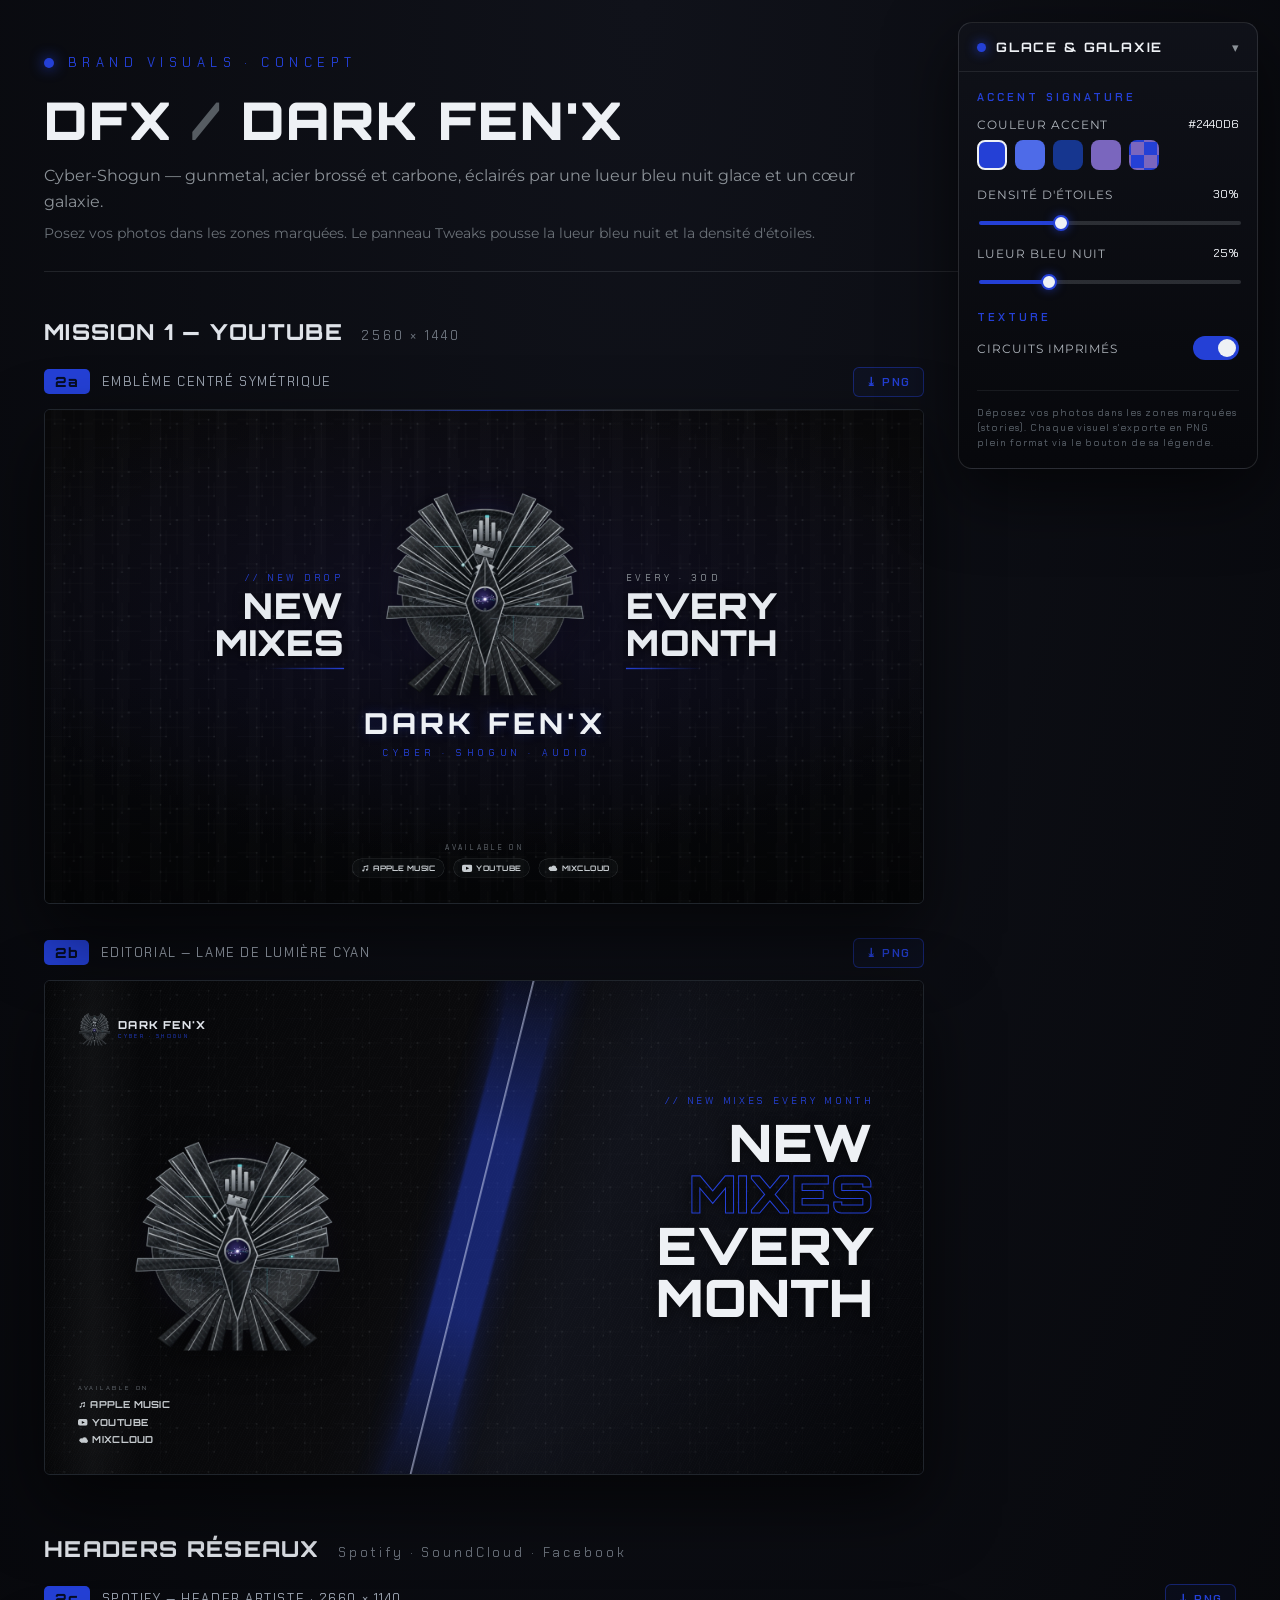
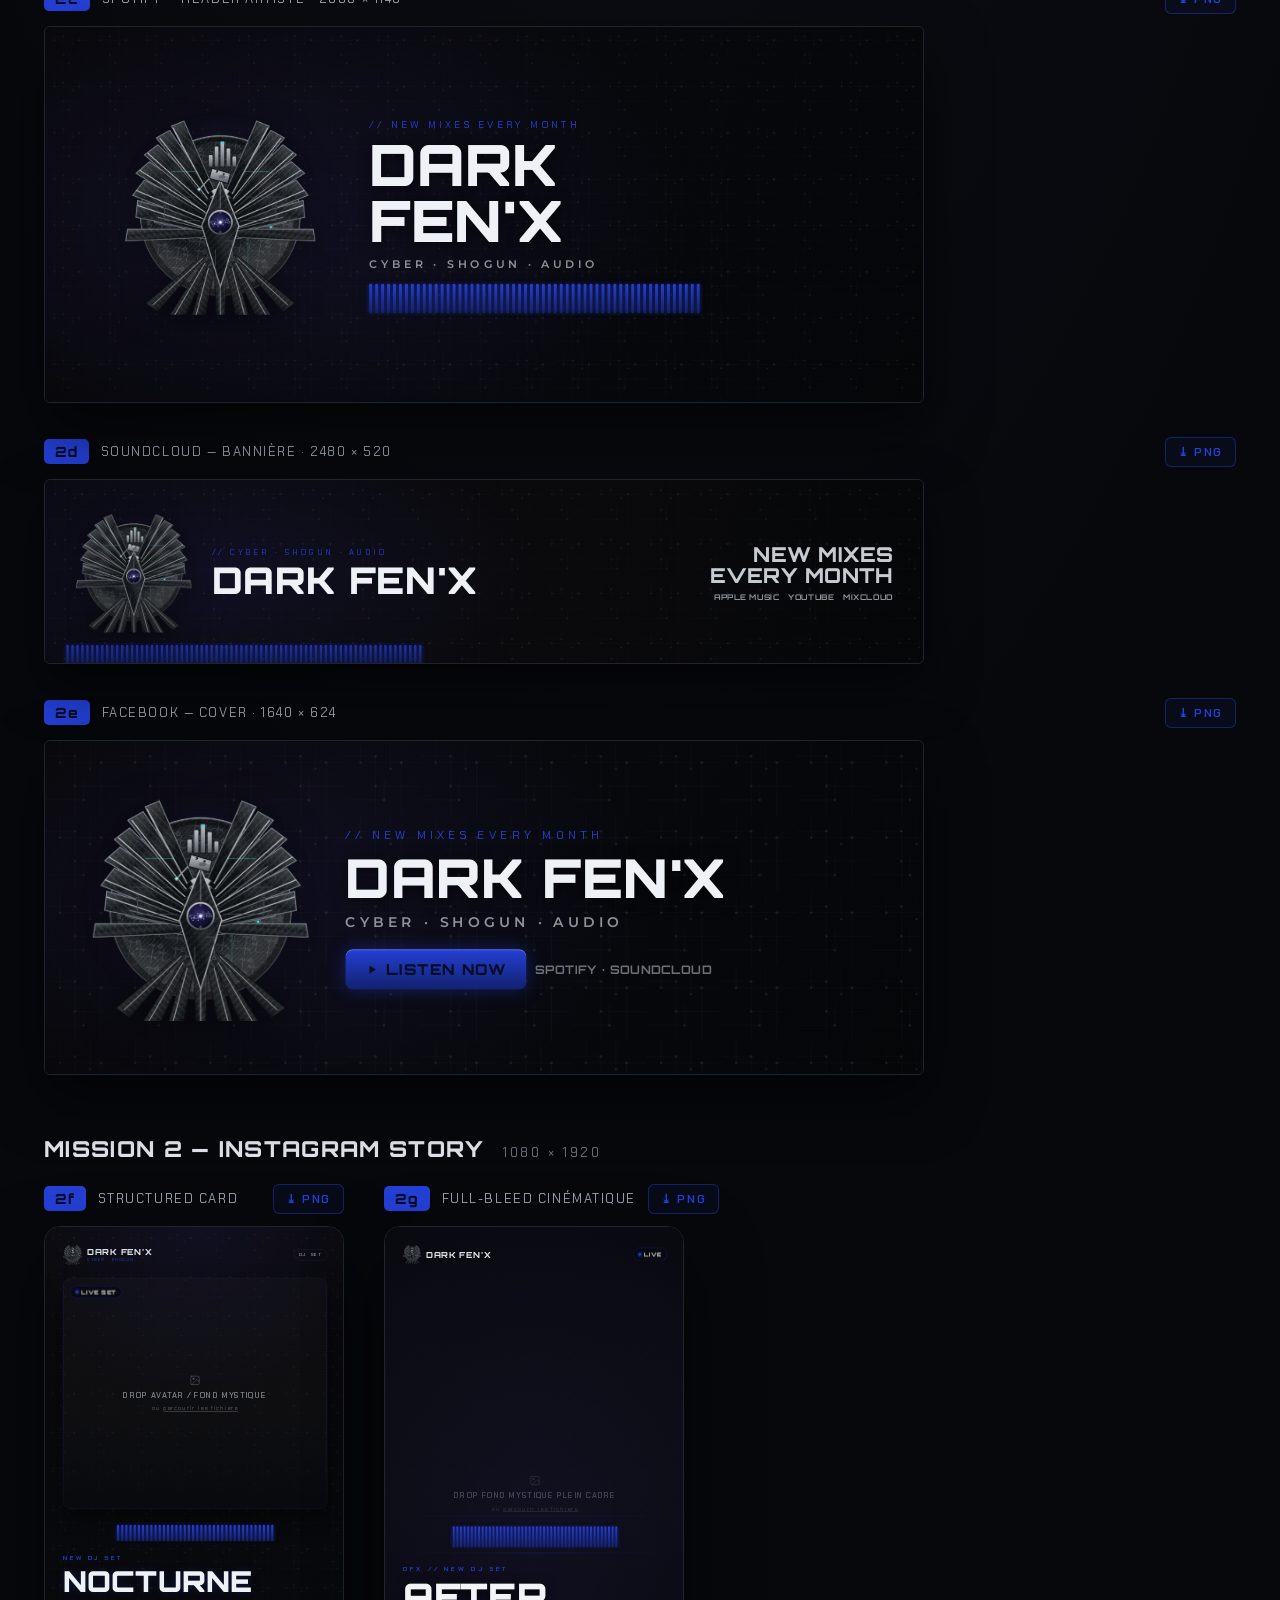
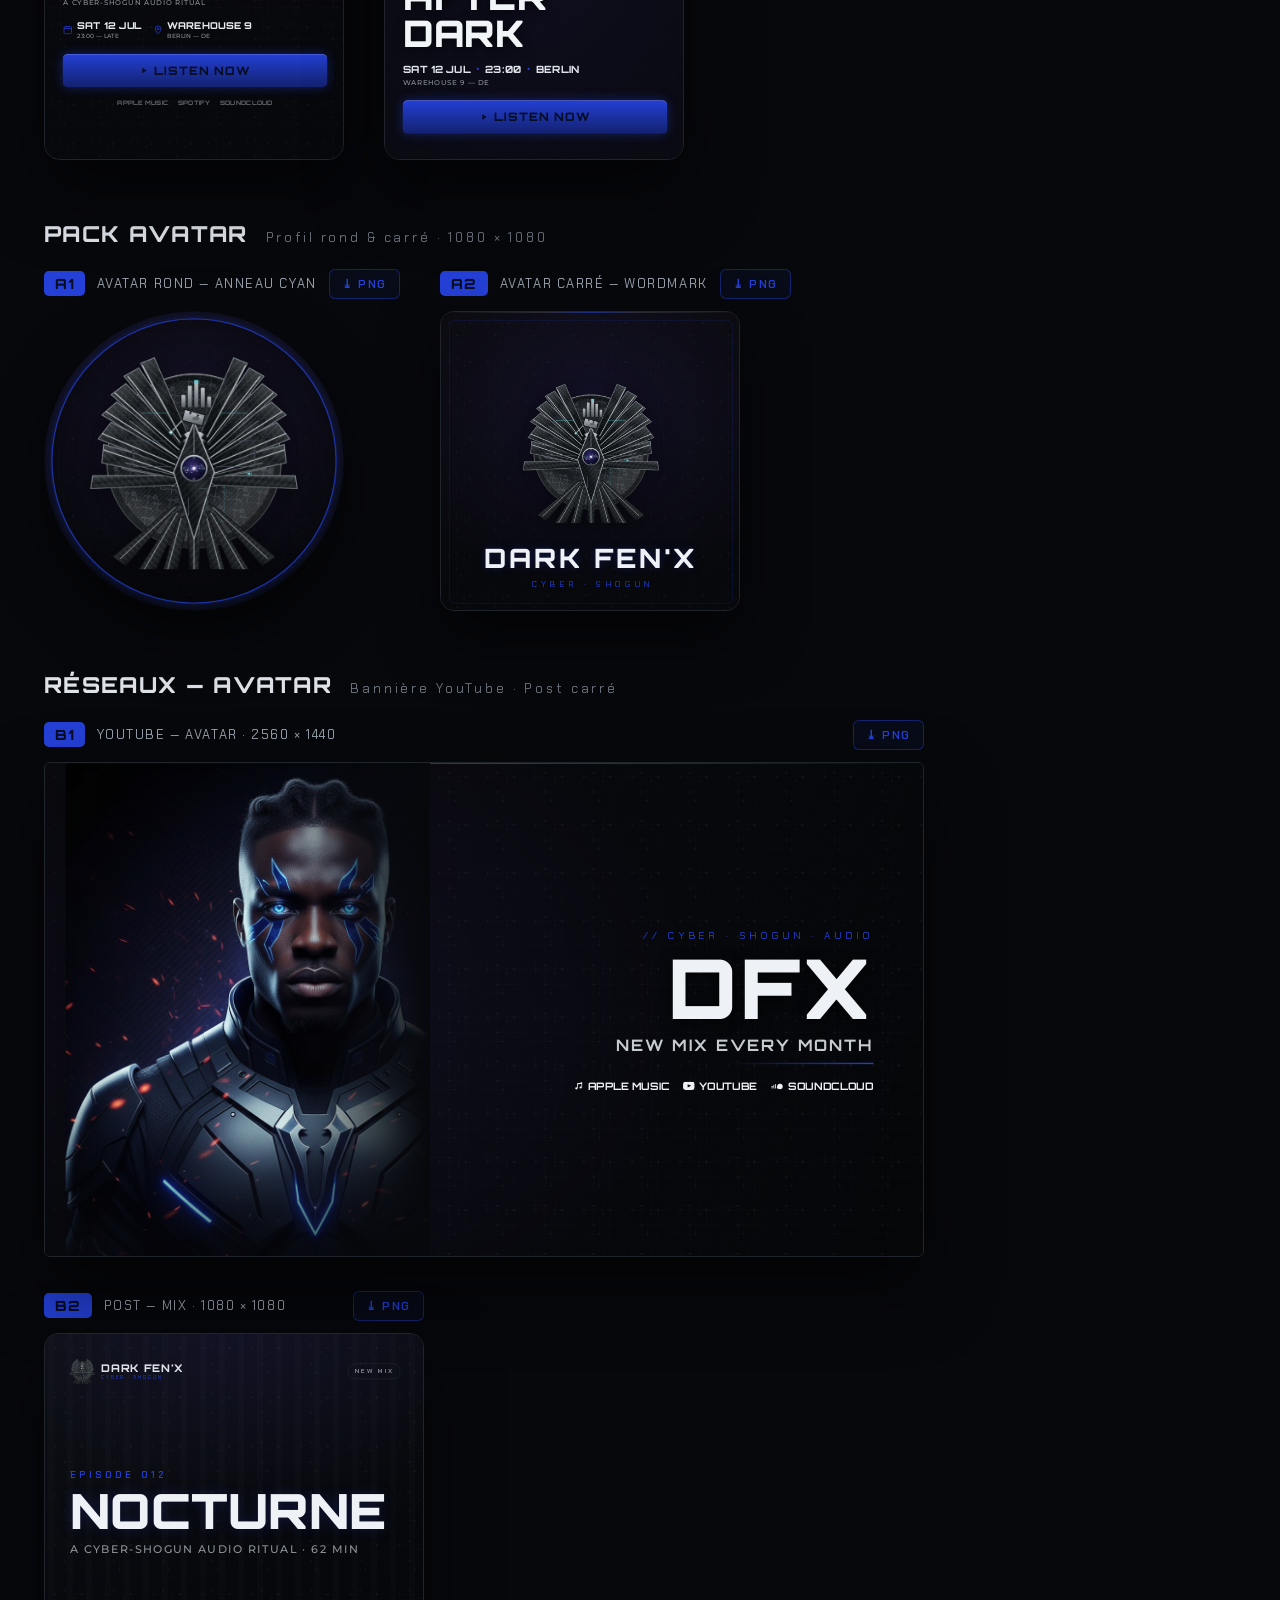
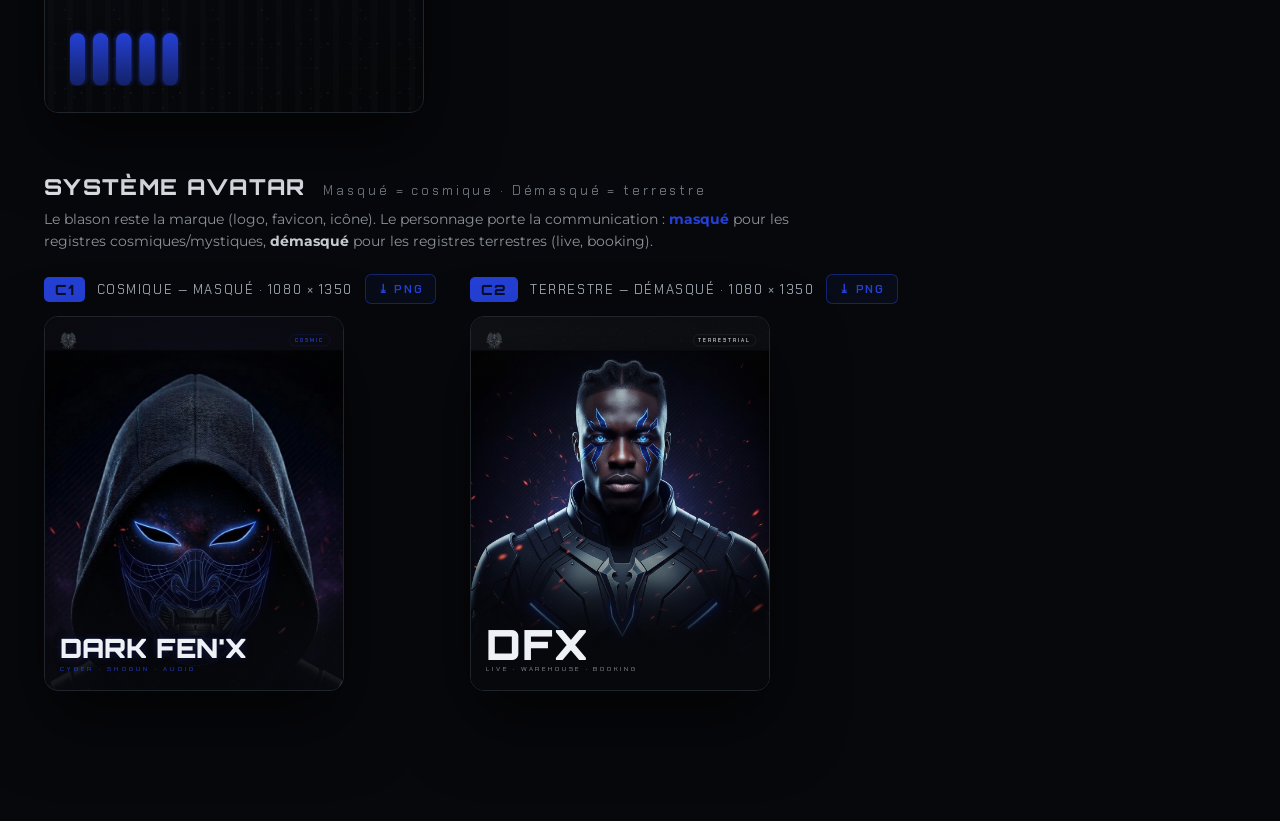
==== commit 45a3f0e1: "Kit v5 : avatars canon (data-URI -> fichiers masque/terrestre), purge totale cyan (nuanciers, libell" ====
--- a/index.html
+++ b/index.html
@@ -13,7 +13,7 @@
 <body>
 
 <!-- ============================================================
-     PANNEAU TWEAKS — Glace & Galaxie
+     PANNEAU TWEAKS — Dark Blu & Galaxie
      ============================================================ -->
 <aside id="tweaks">
   <div class="tw-head" id="tw-toggle">
@@ -29,8 +29,8 @@
         <div class="row"><span class="name">Couleur accent</span><span class="val" id="val-accent">#2440D6</span></div>
         <div class="swatches" id="accent-swatches">
           <span class="swatch" data-color="#2440D6" style="background:#2440D6"></span>
-          <span class="swatch" data-color="#5FE0E6" style="background:#5FE0E6"></span>
-          <span class="swatch" data-color="#2BB1B8" style="background:#2BB1B8"></span>
+          <span class="swatch" data-color="#4E6BE8" style="background:#4E6BE8"></span>
+          <span class="swatch" data-color="#16368F" style="background:#16368F"></span>
           <span class="swatch" data-color="#7A66BE" style="background:#7A66BE" title="Violet galaxie"></span>
           <span class="swatch custom" title="Couleur personnalisée"><input type="color" id="accent-custom" value="#2440D6"></span>
         </div>
@@ -42,7 +42,7 @@
       </div>
 
       <div class="tw-field">
-        <div class="row"><span class="name">Lueur cyan</span><span class="val" id="val-glow">25%</span></div>
+        <div class="row"><span class="name">Lueur bleu nuit</span><span class="val" id="val-glow">25%</span></div>
         <input type="range" id="rng-glow" min="0" max="100" step="5" value="25">
       </div>
     </div>
@@ -117,8 +117,8 @@
       <span style="font-family:'Chakra Petch';font-size:13px;letter-spacing:0.42em;color:var(--accent,#2440D6);text-transform:uppercase;">Brand Visuals · Concept</span>
     </div>
     <h1 style="font-family:'Orbitron';font-weight:900;font-size:52px;letter-spacing:0.04em;margin:16px 0 10px;color:#eef1f5;text-transform:uppercase;">DFX <span style="color:#565C62;">/</span> Dark Fen'X</h1>
-    <p style="margin:0 0 8px;max-width:820px;font-size:16px;line-height:1.6;color:#8C9298;">Cyber-Shogun — gunmetal, acier brossé et carbone, éclairés par une lueur cyan glace et un cœur galaxie.</p>
-    <p style="margin:0;max-width:820px;font-size:14px;line-height:1.6;color:#6b7178;">Posez vos photos dans les zones marquées. Le panneau Tweaks pousse la lueur cyan et la densité d'étoiles.</p>
+    <p style="margin:0 0 8px;max-width:820px;font-size:16px;line-height:1.6;color:#8C9298;">Cyber-Shogun — gunmetal, acier brossé et carbone, éclairés par une lueur bleu nuit glace et un cœur galaxie.</p>
+    <p style="margin:0;max-width:820px;font-size:14px;line-height:1.6;color:#6b7178;">Posez vos photos dans les zones marquées. Le panneau Tweaks pousse la lueur bleu nuit et la densité d'étoiles.</p>
   </header>
 
   <section id="turn2" style="max-width:1860px;margin:0 auto;">
@@ -133,7 +133,7 @@
       <!-- ===== 2a ===== -->
       <figure id="2a" style="margin:0;">
         <figcaption style="display:flex;align-items:center;gap:12px;margin-bottom:12px;">
-          <span style="font-family:'Orbitron';font-weight:800;font-size:14px;letter-spacing:0.06em;color:#04181a;background:var(--accent,#2440D6);padding:4px 11px;border-radius:5px;">2a</span>
+          <span style="font-family:'Orbitron';font-weight:800;font-size:14px;letter-spacing:0.06em;color:#060D24;background:var(--accent,#2440D6);padding:4px 11px;border-radius:5px;">2a</span>
           <span style="font-family:'Chakra Petch';font-size:13px;letter-spacing:0.12em;color:#9aa2ae;text-transform:uppercase;">Emblème centré symétrique</span>
           <button class="dl" data-target="2a" data-w="2560" data-h="1440">⤓ PNG</button>
         </figcaption>
@@ -183,7 +183,7 @@
       <!-- ===== 2b ===== -->
       <figure id="2b" style="margin:0;">
         <figcaption style="display:flex;align-items:center;gap:12px;margin-bottom:12px;">
-          <span style="font-family:'Orbitron';font-weight:800;font-size:14px;letter-spacing:0.06em;color:#04181a;background:var(--accent,#2440D6);padding:4px 11px;border-radius:5px;">2b</span>
+          <span style="font-family:'Orbitron';font-weight:800;font-size:14px;letter-spacing:0.06em;color:#060D24;background:var(--accent,#2440D6);padding:4px 11px;border-radius:5px;">2b</span>
           <span style="font-family:'Chakra Petch';font-size:13px;letter-spacing:0.12em;color:#9aa2ae;text-transform:uppercase;">Editorial — lame de lumière cyan</span>
           <button class="dl" data-target="2b" data-w="2560" data-h="1440">⤓ PNG</button>
         </figcaption>
@@ -193,7 +193,7 @@
               <svg class="circuit-layer" style="position:absolute;inset:0;width:100%;height:100%;z-index:1;opacity:0.85;" preserveAspectRatio="xMidYMid slice"><rect width="100%" height="100%" fill="url(#circuit)"></rect></svg>
               <div style="position:absolute;inset:0;z-index:1;background:repeating-linear-gradient(116deg,rgba(198,203,207,0.016) 0 2px,transparent 2px 7px);"></div>
               <div style="position:absolute;top:-10%;left:46%;width:150px;height:120%;z-index:2;background:linear-gradient(180deg,transparent,var(--accent,#2440D6) 35%,var(--accent,#2440D6) 65%,transparent);transform:rotate(14deg);filter:blur(3px);opacity:calc(var(--glow,0.25)*1.3 + 0.14);box-shadow:0 0 90px color-mix(in srgb,var(--accent,#2440D6) 60%,transparent);"></div>
-              <div style="position:absolute;top:-10%;left:48.4%;width:5px;height:120%;z-index:3;background:#dffbfc;transform:rotate(14deg);opacity:0.55;filter:blur(1px);"></div>
+              <div style="position:absolute;top:-10%;left:48.4%;width:5px;height:120%;z-index:3;background:#D6DEFC;transform:rotate(14deg);opacity:0.55;filter:blur(1px);"></div>
               <div style="position:absolute;top:0;left:0;width:280px;height:100%;z-index:2;background:linear-gradient(90deg,transparent,rgba(198,203,207,0.05),transparent);animation:sweep 7s ease-in-out infinite;"></div>
               <div style="position:absolute;inset:0;z-index:2;pointer-events:none;background:radial-gradient(120% 120% at 30% 50%,transparent 40%,rgba(0,0,0,0.62));"></div>
               <div class="stars" data-stars="48" data-seed="29" data-rise="1520" style="position:absolute;inset:0;overflow:hidden;pointer-events:none;z-index:3;"></div>
@@ -236,7 +236,7 @@
       <!-- ===== 2c Spotify ===== -->
       <figure id="2c" style="margin:0;">
         <figcaption style="display:flex;align-items:center;gap:12px;margin-bottom:12px;">
-          <span style="font-family:'Orbitron';font-weight:800;font-size:14px;letter-spacing:0.06em;color:#04181a;background:var(--accent,#2440D6);padding:4px 11px;border-radius:5px;">2c</span>
+          <span style="font-family:'Orbitron';font-weight:800;font-size:14px;letter-spacing:0.06em;color:#060D24;background:var(--accent,#2440D6);padding:4px 11px;border-radius:5px;">2c</span>
           <span style="font-family:'Chakra Petch';font-size:13px;letter-spacing:0.12em;color:#9aa2ae;text-transform:uppercase;">Spotify — header artiste · 2660 × 1140</span>
           <button class="dl" data-target="2c" data-w="2660" data-h="1140">⤓ PNG</button>
         </figcaption>
@@ -267,7 +267,7 @@
       <!-- ===== 2d SoundCloud ===== -->
       <figure id="2d" style="margin:0;">
         <figcaption style="display:flex;align-items:center;gap:12px;margin-bottom:12px;">
-          <span style="font-family:'Orbitron';font-weight:800;font-size:14px;letter-spacing:0.06em;color:#04181a;background:var(--accent,#2440D6);padding:4px 11px;border-radius:5px;">2d</span>
+          <span style="font-family:'Orbitron';font-weight:800;font-size:14px;letter-spacing:0.06em;color:#060D24;background:var(--accent,#2440D6);padding:4px 11px;border-radius:5px;">2d</span>
           <span style="font-family:'Chakra Petch';font-size:13px;letter-spacing:0.12em;color:#9aa2ae;text-transform:uppercase;">SoundCloud — bannière · 2480 × 520</span>
           <button class="dl" data-target="2d" data-w="2480" data-h="520">⤓ PNG</button>
         </figcaption>
@@ -300,7 +300,7 @@
       <!-- ===== 2e Facebook ===== -->
       <figure id="2e" style="margin:0;">
         <figcaption style="display:flex;align-items:center;gap:12px;margin-bottom:12px;">
-          <span style="font-family:'Orbitron';font-weight:800;font-size:14px;letter-spacing:0.06em;color:#04181a;background:var(--accent,#2440D6);padding:4px 11px;border-radius:5px;">2e</span>
+          <span style="font-family:'Orbitron';font-weight:800;font-size:14px;letter-spacing:0.06em;color:#060D24;background:var(--accent,#2440D6);padding:4px 11px;border-radius:5px;">2e</span>
           <span style="font-family:'Chakra Petch';font-size:13px;letter-spacing:0.12em;color:#9aa2ae;text-transform:uppercase;">Facebook — cover · 1640 × 624</span>
           <button class="dl" data-target="2e" data-w="1640" data-h="624">⤓ PNG</button>
         </figcaption>
@@ -322,7 +322,7 @@
                 <div style="font-family:'Orbitron';font-weight:900;font-size:100px;line-height:1;letter-spacing:0.01em;color:#eef1f5;text-transform:uppercase;text-shadow:0 4px 30px rgba(0,0,0,0.6);">Dark Fen'X</div>
                 <div style="font-family:'Montserrat';font-weight:600;font-size:26px;letter-spacing:0.3em;color:#8C9298;margin-top:18px;">CYBER · SHOGUN · AUDIO</div>
                 <div style="display:flex;align-items:center;gap:16px;margin-top:34px;">
-                  <button class="btn-listen" style="display:flex;align-items:center;gap:14px;padding:20px 36px;border:none;border-radius:14px;cursor:pointer;background:linear-gradient(180deg,var(--accent,#2440D6),color-mix(in srgb,var(--accent,#2440D6) 52%,#000));box-shadow:0 0 34px color-mix(in srgb,var(--accent,#2440D6) 40%,transparent),inset 0 2px 0 rgba(255,255,255,0.3);"><svg width="26" height="26" viewBox="0 0 24 24" fill="#04181a"><path d="M8 5v14l11-7z"></path></svg><span style="font-family:'Orbitron';font-weight:800;font-size:28px;letter-spacing:0.08em;color:#04181a;text-transform:uppercase;">Listen Now</span></button>
+                  <button class="btn-listen" style="display:flex;align-items:center;gap:14px;padding:20px 36px;border:none;border-radius:14px;cursor:pointer;background:linear-gradient(180deg,var(--accent,#2440D6),color-mix(in srgb,var(--accent,#2440D6) 52%,#000));box-shadow:0 0 34px color-mix(in srgb,var(--accent,#2440D6) 40%,transparent),inset 0 2px 0 rgba(255,255,255,0.3);"><svg width="26" height="26" viewBox="0 0 24 24" fill="#060D24"><path d="M8 5v14l11-7z"></path></svg><span style="font-family:'Orbitron';font-weight:800;font-size:28px;letter-spacing:0.08em;color:#060D24;text-transform:uppercase;">Listen Now</span></button>
                   <span style="font-family:'Orbitron';font-weight:700;font-size:22px;letter-spacing:0.05em;color:#6b7178;text-transform:uppercase;">Spotify · SoundCloud</span>
                 </div>
               </div>
@@ -342,7 +342,7 @@
       <!-- ===== 2f ===== -->
       <figure id="2f" style="margin:0;">
         <figcaption style="display:flex;align-items:center;gap:12px;margin-bottom:12px;">
-          <span style="font-family:'Orbitron';font-weight:800;font-size:14px;letter-spacing:0.06em;color:#04181a;background:var(--accent,#2440D6);padding:4px 11px;border-radius:5px;">2f</span>
+          <span style="font-family:'Orbitron';font-weight:800;font-size:14px;letter-spacing:0.06em;color:#060D24;background:var(--accent,#2440D6);padding:4px 11px;border-radius:5px;">2f</span>
           <span style="font-family:'Chakra Petch';font-size:13px;letter-spacing:0.12em;color:#9aa2ae;text-transform:uppercase;">Structured card</span>
           <button class="dl" data-target="2f" data-w="1080" data-h="1920">⤓ PNG</button>
         </figcaption>
@@ -379,8 +379,8 @@
                 </div>
 
                 <button class="btn-listen" style="display:flex;align-items:center;justify-content:center;gap:18px;width:100%;margin-top:54px;padding:34px;border:none;border-radius:18px;cursor:pointer;background:linear-gradient(180deg,var(--accent,#2440D6),color-mix(in srgb,var(--accent,#2440D6) 52%,#000));box-shadow:0 0 40px color-mix(in srgb,var(--accent,#2440D6) 42%,transparent),inset 0 2px 0 rgba(255,255,255,0.3);">
-                  <svg width="34" height="34" viewBox="0 0 24 24" fill="#04181a"><path d="M8 5v14l11-7z"></path></svg>
-                  <span style="font-family:'Orbitron';font-weight:800;font-size:42px;letter-spacing:0.1em;color:#04181a;text-transform:uppercase;">Listen Now</span>
+                  <svg width="34" height="34" viewBox="0 0 24 24" fill="#060D24"><path d="M8 5v14l11-7z"></path></svg>
+                  <span style="font-family:'Orbitron';font-weight:800;font-size:42px;letter-spacing:0.1em;color:#060D24;text-transform:uppercase;">Listen Now</span>
                 </button>
 
                 <div style="display:flex;justify-content:center;gap:34px;margin-top:42px;opacity:0.7;">
@@ -397,7 +397,7 @@
       <!-- ===== 2g ===== -->
       <figure id="2g" style="margin:0;">
         <figcaption style="display:flex;align-items:center;gap:12px;margin-bottom:12px;">
-          <span style="font-family:'Orbitron';font-weight:800;font-size:14px;letter-spacing:0.06em;color:#04181a;background:var(--accent,#2440D6);padding:4px 11px;border-radius:5px;">2g</span>
+          <span style="font-family:'Orbitron';font-weight:800;font-size:14px;letter-spacing:0.06em;color:#060D24;background:var(--accent,#2440D6);padding:4px 11px;border-radius:5px;">2g</span>
           <span style="font-family:'Chakra Petch';font-size:13px;letter-spacing:0.12em;color:#9aa2ae;text-transform:uppercase;">Full-bleed cinématique</span>
           <button class="dl" data-target="2g" data-w="1080" data-h="1920">⤓ PNG</button>
         </figcaption>
@@ -438,8 +438,8 @@
                 <div style="font-family:'Montserrat';font-weight:500;font-size:24px;letter-spacing:0.14em;color:#8C9298;margin-top:12px;">WAREHOUSE 9 — DE</div>
 
                 <button class="btn-listen" style="display:flex;align-items:center;justify-content:center;gap:18px;width:100%;margin-top:50px;padding:34px;border:none;border-radius:18px;cursor:pointer;background:linear-gradient(180deg,var(--accent,#2440D6),color-mix(in srgb,var(--accent,#2440D6) 52%,#000));box-shadow:0 0 40px color-mix(in srgb,var(--accent,#2440D6) 42%,transparent),inset 0 2px 0 rgba(255,255,255,0.3);">
-                  <svg width="34" height="34" viewBox="0 0 24 24" fill="#04181a"><path d="M8 5v14l11-7z"></path></svg>
-                  <span style="font-family:'Orbitron';font-weight:800;font-size:42px;letter-spacing:0.1em;color:#04181a;text-transform:uppercase;">Listen Now</span>
+                  <svg width="34" height="34" viewBox="0 0 24 24" fill="#060D24"><path d="M8 5v14l11-7z"></path></svg>
+                  <span style="font-family:'Orbitron';font-weight:800;font-size:42px;letter-spacing:0.1em;color:#060D24;text-transform:uppercase;">Listen Now</span>
                 </button>
               </div>
             </div>
@@ -458,7 +458,7 @@
       <!-- ===== avatar rond ===== -->
       <figure id="av-round" style="margin:0;">
         <figcaption style="display:flex;align-items:center;gap:12px;margin-bottom:12px;">
-          <span style="font-family:'Orbitron';font-weight:800;font-size:14px;letter-spacing:0.06em;color:#04181a;background:var(--accent,#2440D6);padding:4px 11px;border-radius:5px;">A1</span>
+          <span style="font-family:'Orbitron';font-weight:800;font-size:14px;letter-spacing:0.06em;color:#060D24;background:var(--accent,#2440D6);padding:4px 11px;border-radius:5px;">A1</span>
           <span style="font-family:'Chakra Petch';font-size:13px;letter-spacing:0.12em;color:#9aa2ae;text-transform:uppercase;">Avatar rond — anneau cyan</span>
           <button class="dl" data-target="av-round" data-w="1080" data-h="1080">⤓ PNG</button>
         </figcaption>
@@ -481,7 +481,7 @@
       <!-- ===== avatar carré ===== -->
       <figure id="av-square" style="margin:0;">
         <figcaption style="display:flex;align-items:center;gap:12px;margin-bottom:12px;">
-          <span style="font-family:'Orbitron';font-weight:800;font-size:14px;letter-spacing:0.06em;color:#04181a;background:var(--accent,#2440D6);padding:4px 11px;border-radius:5px;">A2</span>
+          <span style="font-family:'Orbitron';font-weight:800;font-size:14px;letter-spacing:0.06em;color:#060D24;background:var(--accent,#2440D6);padding:4px 11px;border-radius:5px;">A2</span>
           <span style="font-family:'Chakra Petch';font-size:13px;letter-spacing:0.12em;color:#9aa2ae;text-transform:uppercase;">Avatar carré — wordmark</span>
           <button class="dl" data-target="av-square" data-w="1080" data-h="1080">⤓ PNG</button>
         </figcaption>
@@ -517,7 +517,7 @@
       <!-- ===== B1 bannière YouTube avatar ===== -->
       <figure id="av-yt" style="margin:0;">
         <figcaption style="display:flex;align-items:center;gap:12px;margin-bottom:12px;">
-          <span style="font-family:'Orbitron';font-weight:800;font-size:14px;letter-spacing:0.06em;color:#04181a;background:var(--accent,#2440D6);padding:4px 11px;border-radius:5px;">B1</span>
+          <span style="font-family:'Orbitron';font-weight:800;font-size:14px;letter-spacing:0.06em;color:#060D24;background:var(--accent,#2440D6);padding:4px 11px;border-radius:5px;">B1</span>
           <span style="font-family:'Chakra Petch';font-size:13px;letter-spacing:0.12em;color:#9aa2ae;text-transform:uppercase;">YouTube — avatar · 2560 × 1440</span>
           <button class="dl" data-target="av-yt" data-w="2560" data-h="1440">⤓ PNG</button>
         </figcaption>
@@ -556,7 +556,7 @@
       <!-- ===== B2 post carré ===== -->
       <figure id="av-post" style="margin:0;">
         <figcaption style="display:flex;align-items:center;gap:12px;margin-bottom:12px;">
-          <span style="font-family:'Orbitron';font-weight:800;font-size:14px;letter-spacing:0.06em;color:#04181a;background:var(--accent,#2440D6);padding:4px 11px;border-radius:5px;">B2</span>
+          <span style="font-family:'Orbitron';font-weight:800;font-size:14px;letter-spacing:0.06em;color:#060D24;background:var(--accent,#2440D6);padding:4px 11px;border-radius:5px;">B2</span>
           <span style="font-family:'Chakra Petch';font-size:13px;letter-spacing:0.12em;color:#9aa2ae;text-transform:uppercase;">Post — mix · 1080 × 1080</span>
           <button class="dl" data-target="av-post" data-w="1080" data-h="1080">⤓ PNG</button>
         </figcaption>
@@ -597,7 +597,7 @@
       <!-- ===== C1 cosmique (masqué) ===== -->
       <figure id="av-cosmic" style="margin:0;">
         <figcaption style="display:flex;align-items:center;gap:12px;margin-bottom:12px;">
-          <span style="font-family:'Orbitron';font-weight:800;font-size:14px;letter-spacing:0.06em;color:#04181a;background:var(--accent,#2440D6);padding:4px 11px;border-radius:5px;">C1</span>
+          <span style="font-family:'Orbitron';font-weight:800;font-size:14px;letter-spacing:0.06em;color:#060D24;background:var(--accent,#2440D6);padding:4px 11px;border-radius:5px;">C1</span>
           <span style="font-family:'Chakra Petch';font-size:13px;letter-spacing:0.12em;color:#9aa2ae;text-transform:uppercase;">Cosmique — masqué · 1080 × 1350</span>
           <button class="dl" data-target="av-cosmic" data-w="1080" data-h="1350">⤓ PNG</button>
         </figcaption>
@@ -624,7 +624,7 @@
       <!-- ===== C2 terrestre (démasqué) ===== -->
       <figure id="av-terra" style="margin:0;">
         <figcaption style="display:flex;align-items:center;gap:12px;margin-bottom:12px;">
-          <span style="font-family:'Orbitron';font-weight:800;font-size:14px;letter-spacing:0.06em;color:#04181a;background:var(--accent,#2440D6);padding:4px 11px;border-radius:5px;">C2</span>
+          <span style="font-family:'Orbitron';font-weight:800;font-size:14px;letter-spacing:0.06em;color:#060D24;background:var(--accent,#2440D6);padding:4px 11px;border-radius:5px;">C2</span>
           <span style="font-family:'Chakra Petch';font-size:13px;letter-spacing:0.12em;color:#9aa2ae;text-transform:uppercase;">Terrestre — démasqué · 1080 × 1350</span>
           <button class="dl" data-target="av-terra" data-w="1080" data-h="1350">⤓ PNG</button>
         </figcaption>
--- a/styles.css
+++ b/styles.css
@@ -110,7 +110,7 @@
 image-slot[data-filled]:hover .slot-clear{display:inline-flex;}
 
 /* ============================================================
-   Panneau Tweaks — « Glace & Galaxie »
+   Panneau Tweaks — « Dark Blu & Galaxie »
    ============================================================ */
 #tweaks{
   position:fixed;top:22px;right:22px;z-index:1000;width:300px;
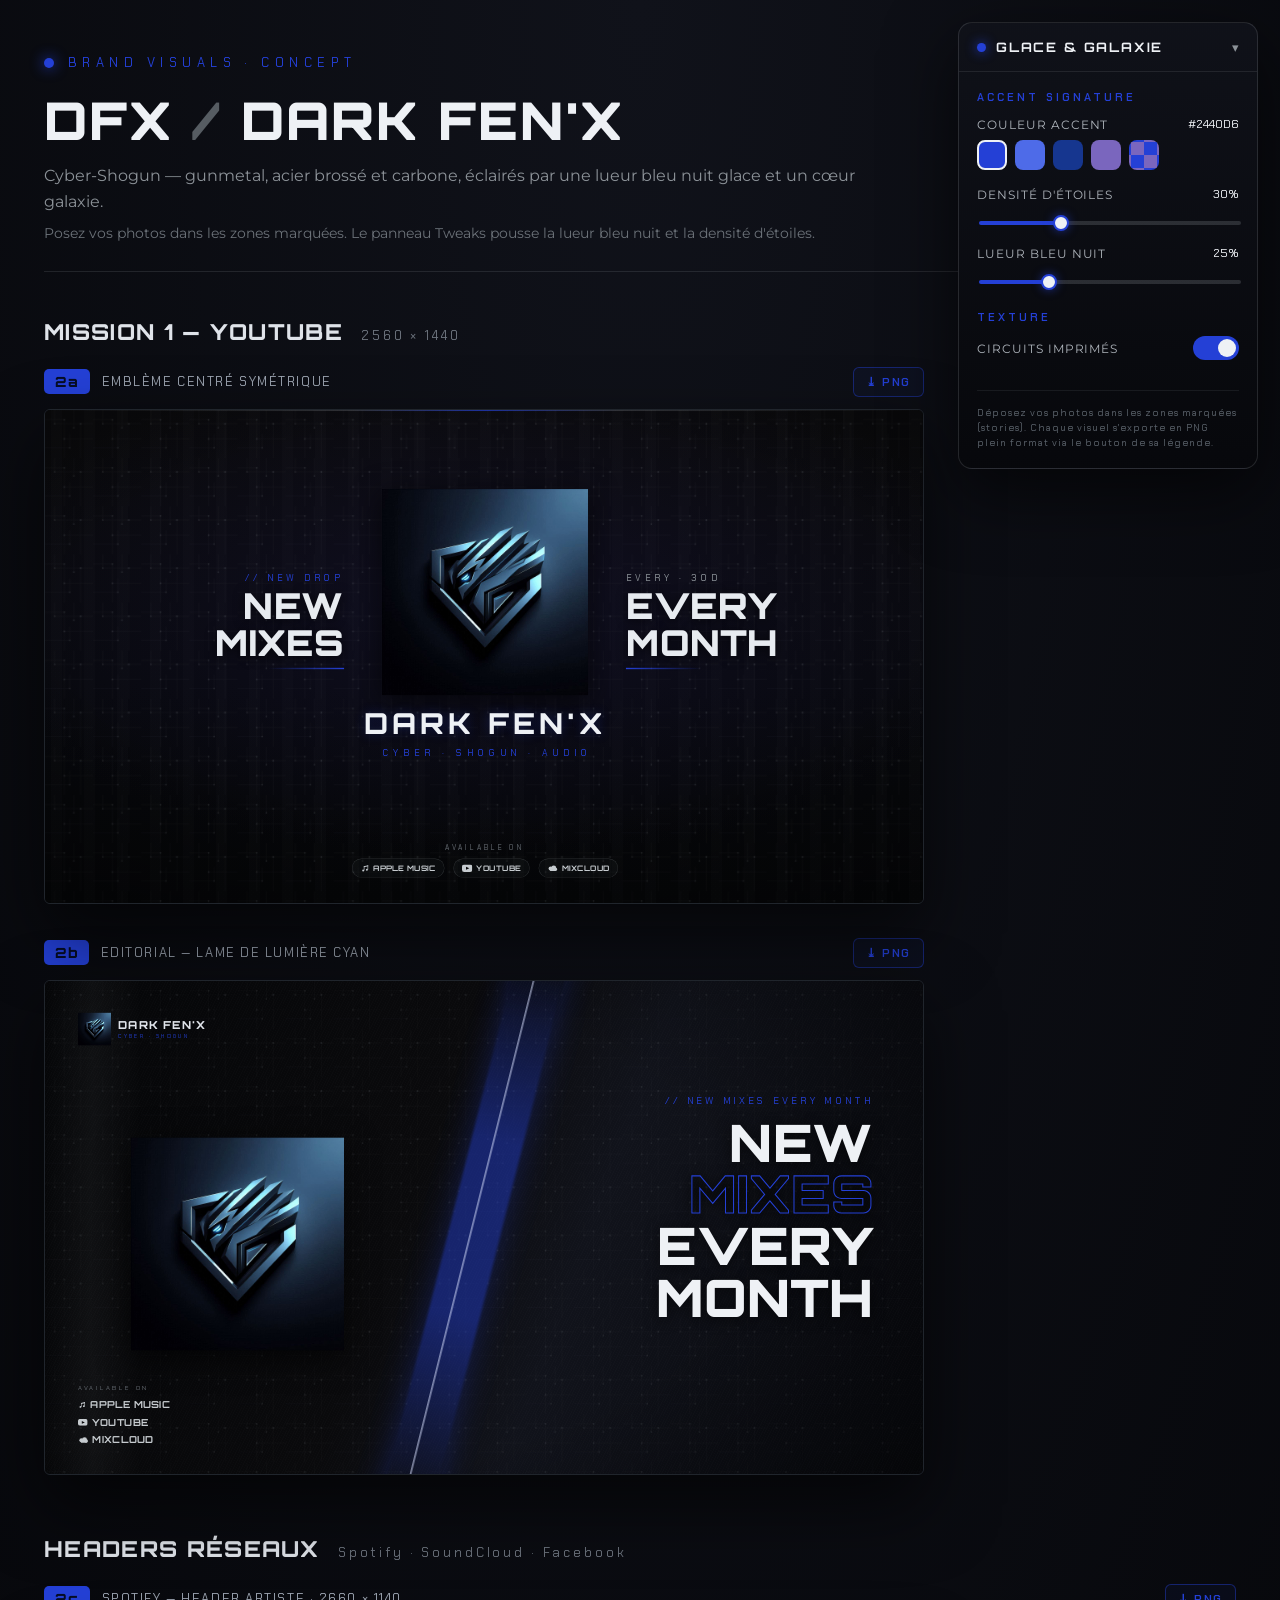
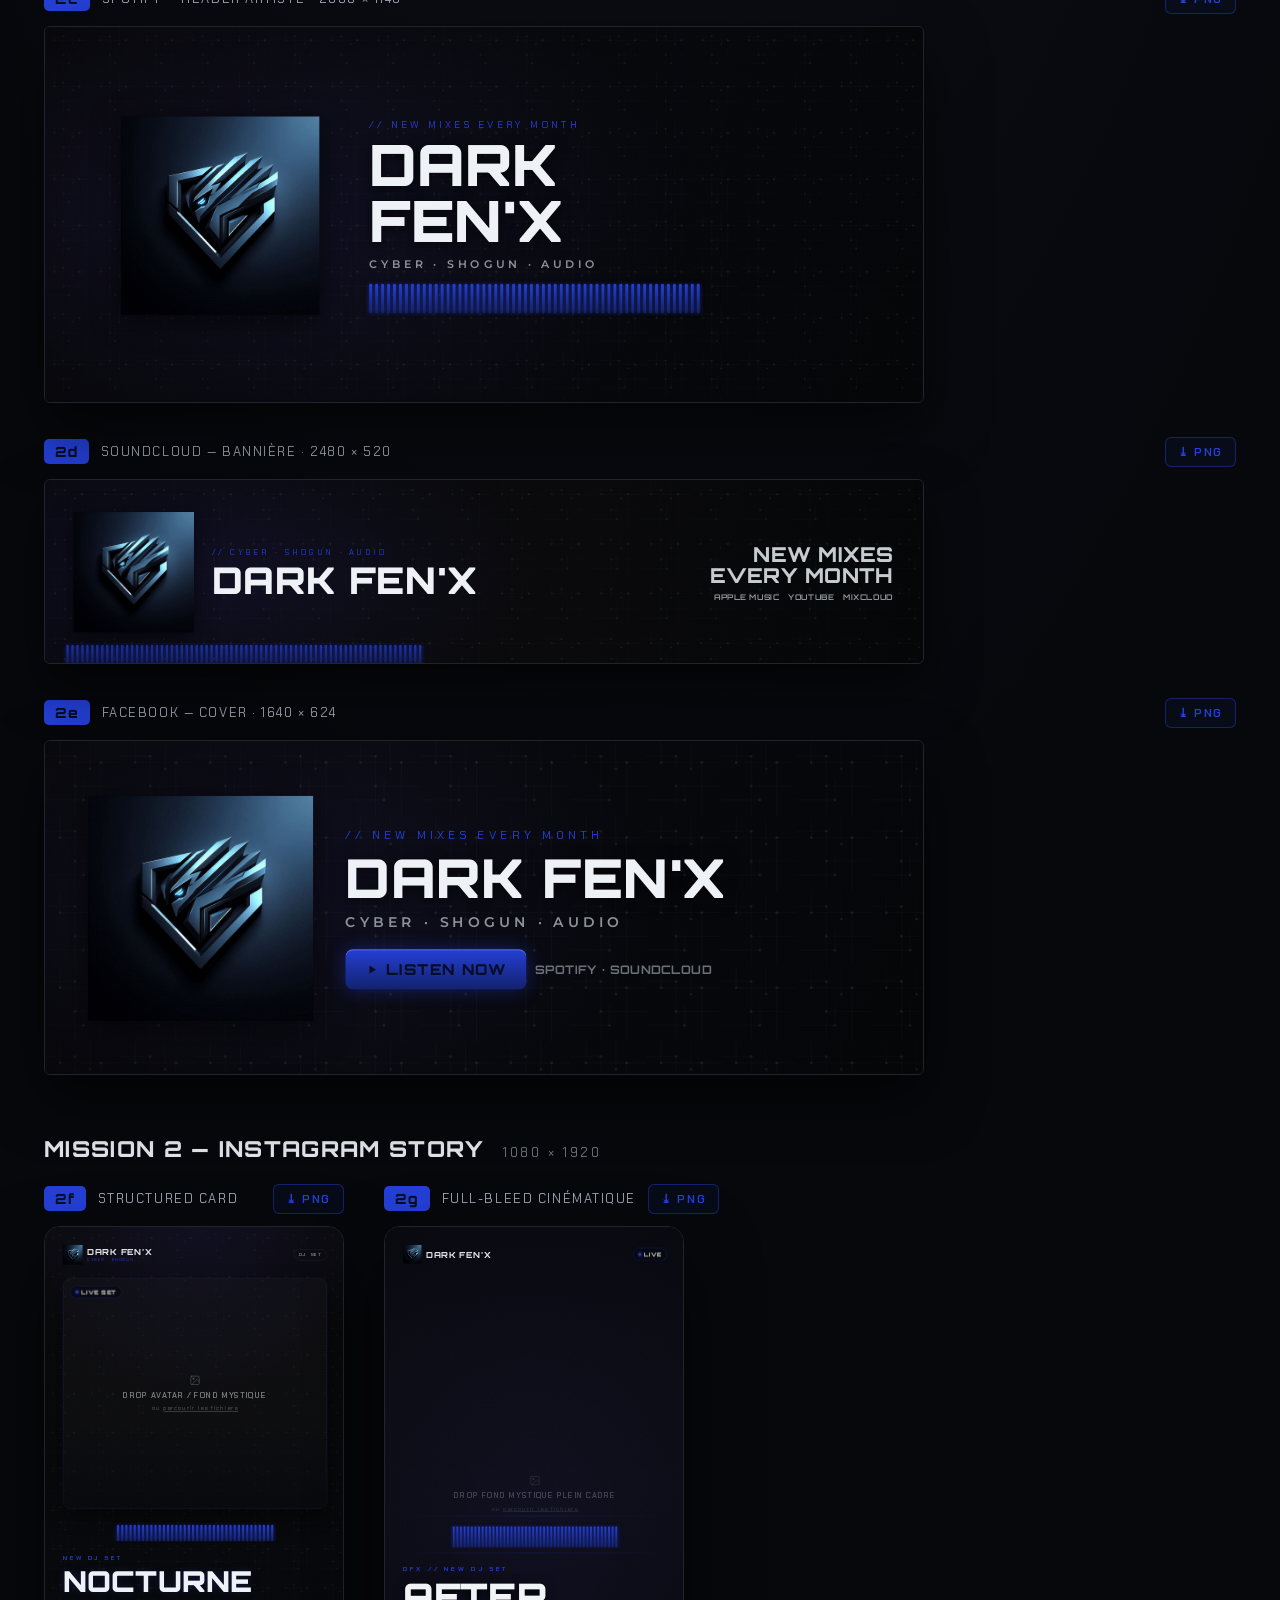
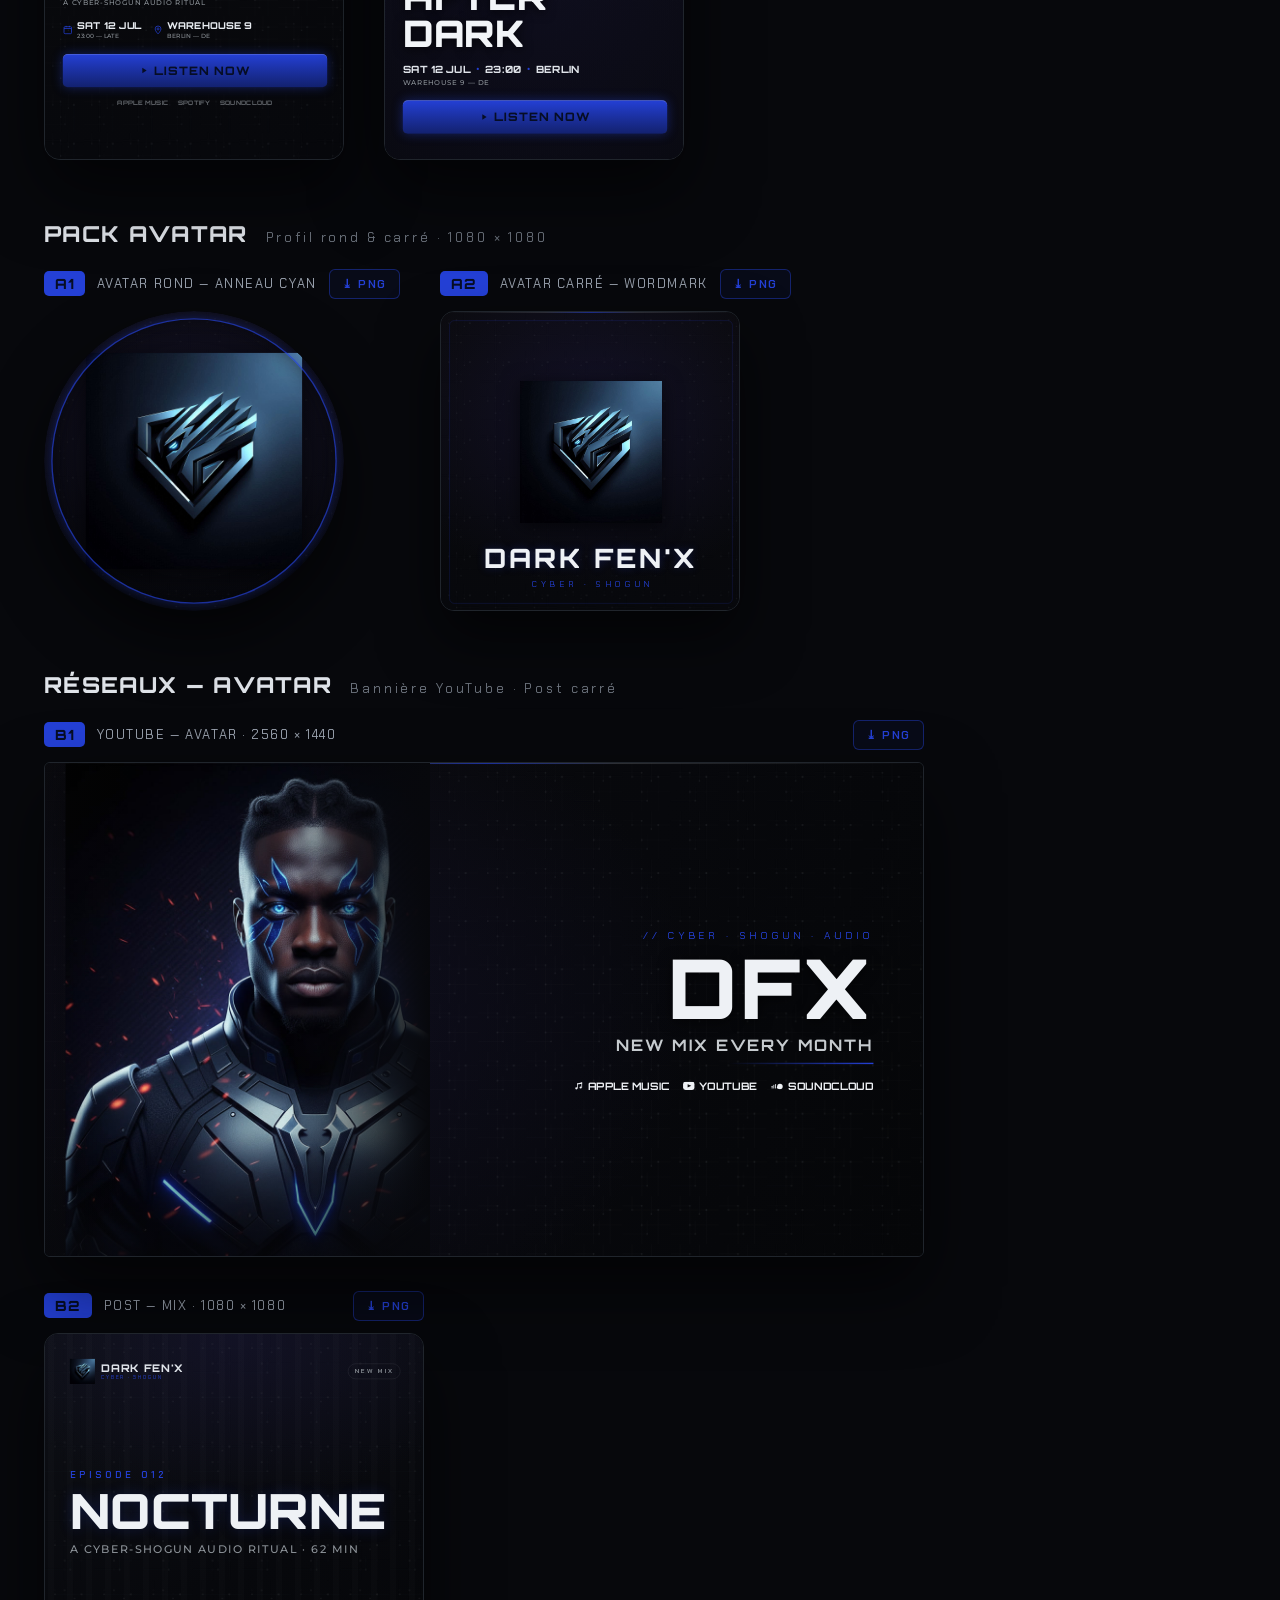
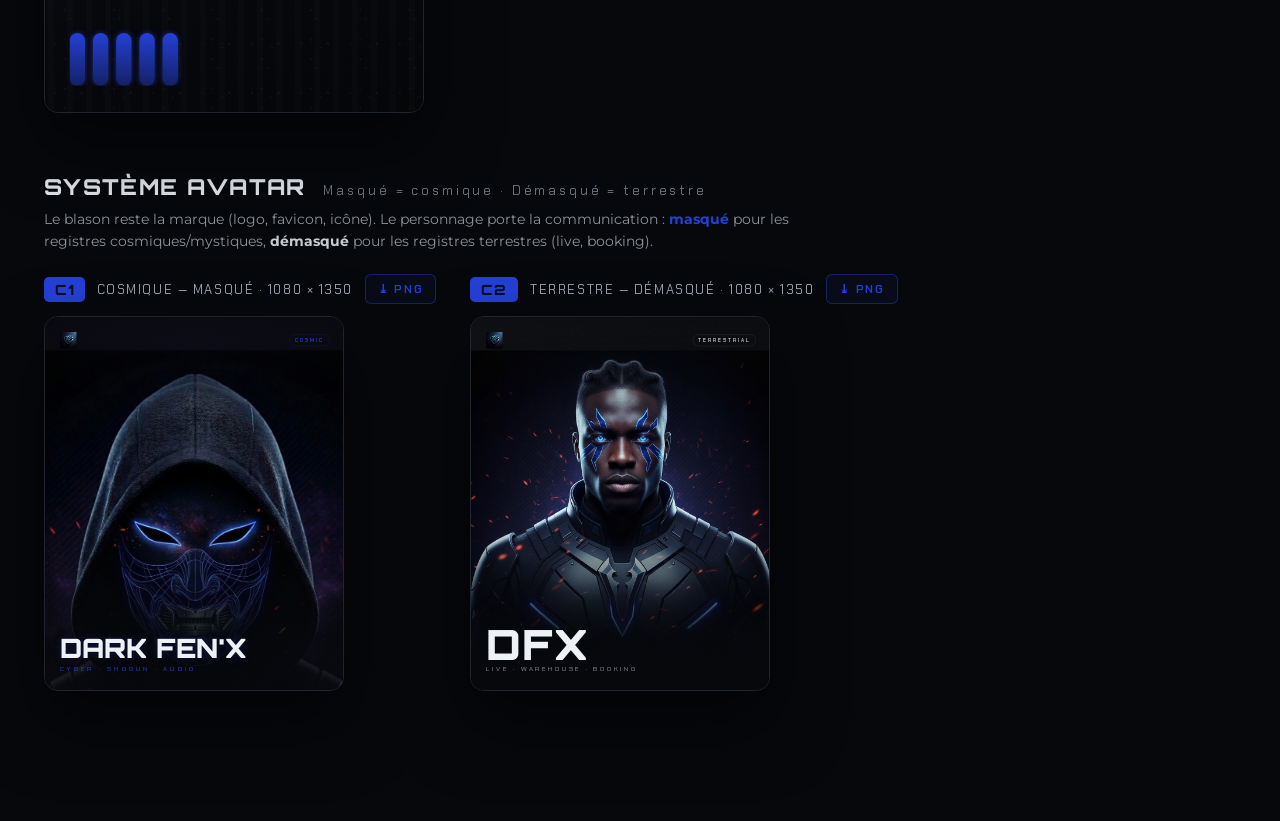
==== commit 5a44402b: "Emblème lames partout : le symbole SVG #dfx-emblem rend désormais embleme.png (13 usages) Co-Authore" ====
--- a/index.html
+++ b/index.html
@@ -107,7 +107,7 @@
         <path d="M0,2 L-12,-54 L0,-92 L12,-54 Z" fill="url(#carbonGrad)" stroke="#2440D6" stroke-width="2" stroke-linejoin="round"></path>
         <path d="M0,-8 L0,-82" stroke="#2440D6" stroke-width="1.2" opacity="0.42"></path>
       </g>
-      <symbol id="dfx-emblem" viewBox="0 0 400 400"><image x="-4" y="-4" width="408" height="408" preserveAspectRatio="xMidYMid meet" href="[data-uri]"></image></symbol>
+      <symbol id="dfx-emblem" viewBox="0 0 400 400"><image href="./embleme.png" x="0" y="0" width="400" height="400" preserveAspectRatio="xMidYMid meet"/></symbol>
     </defs>
   </svg>
 
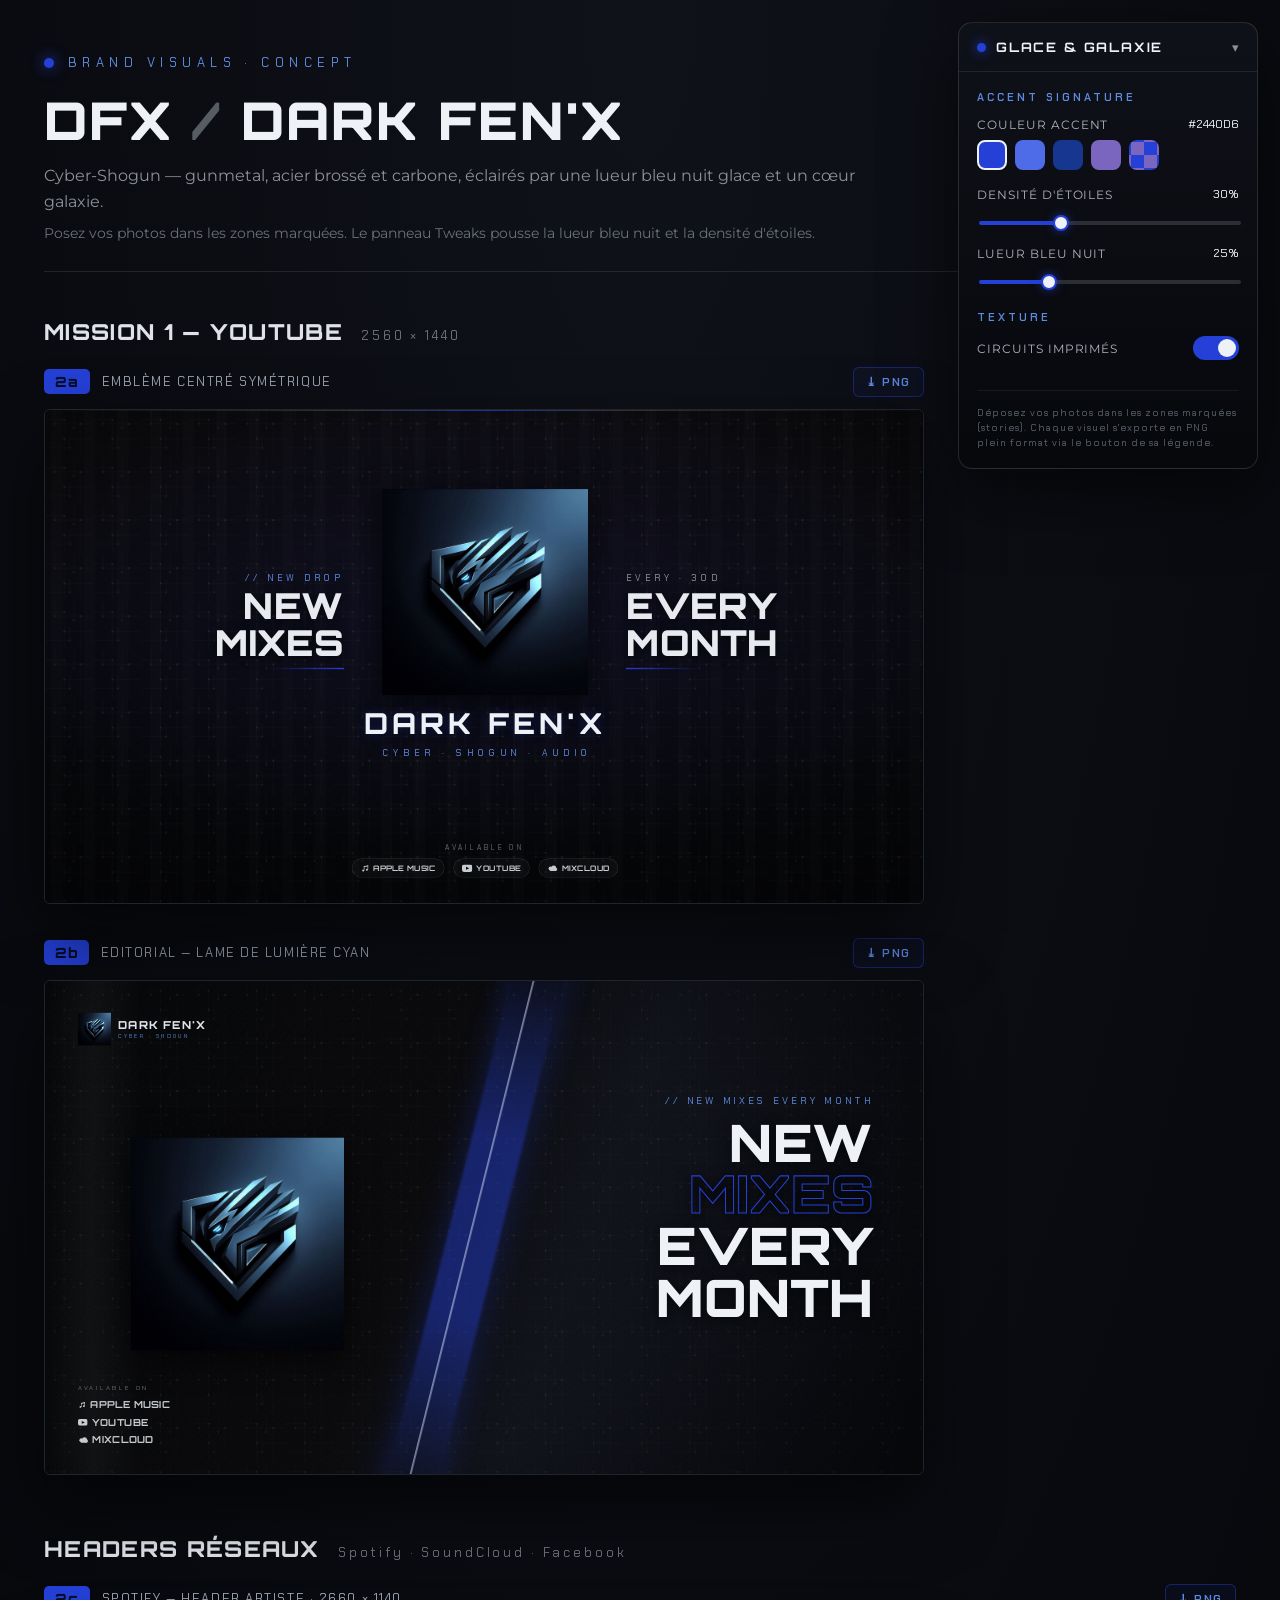
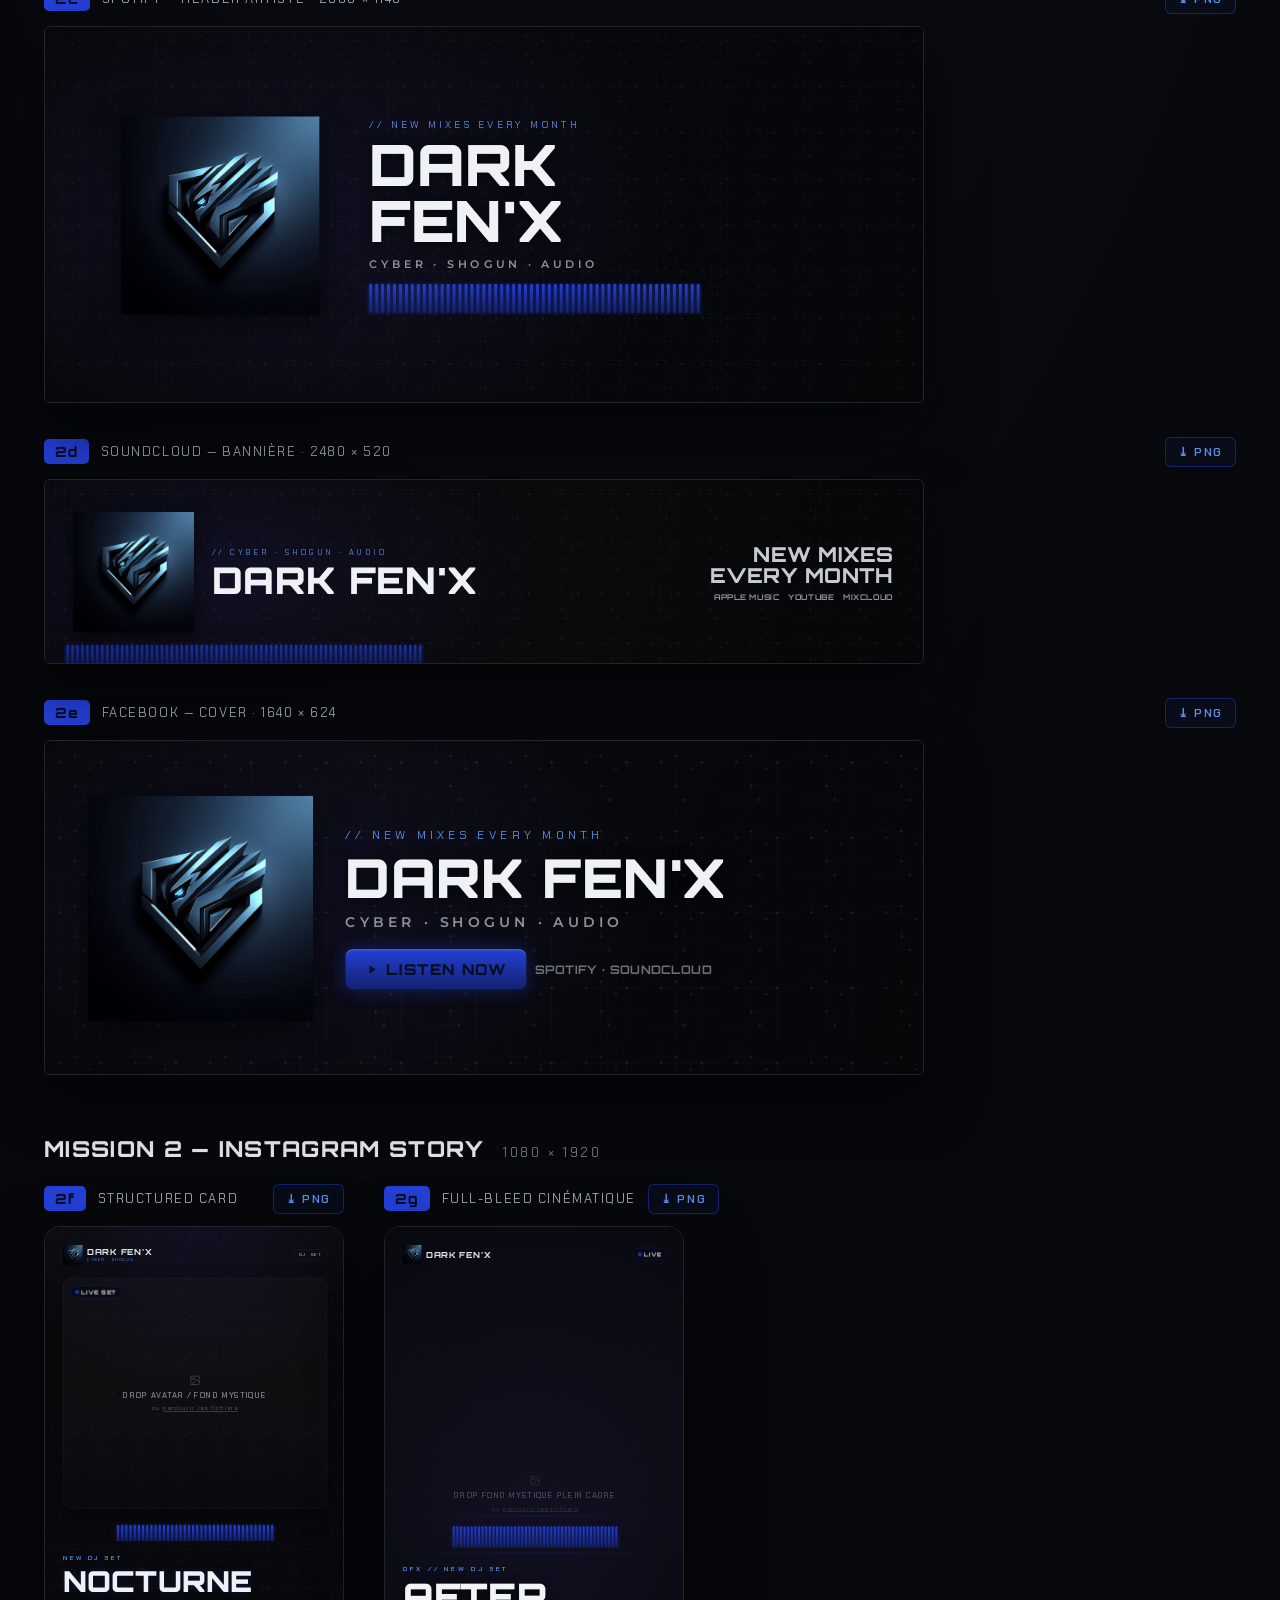
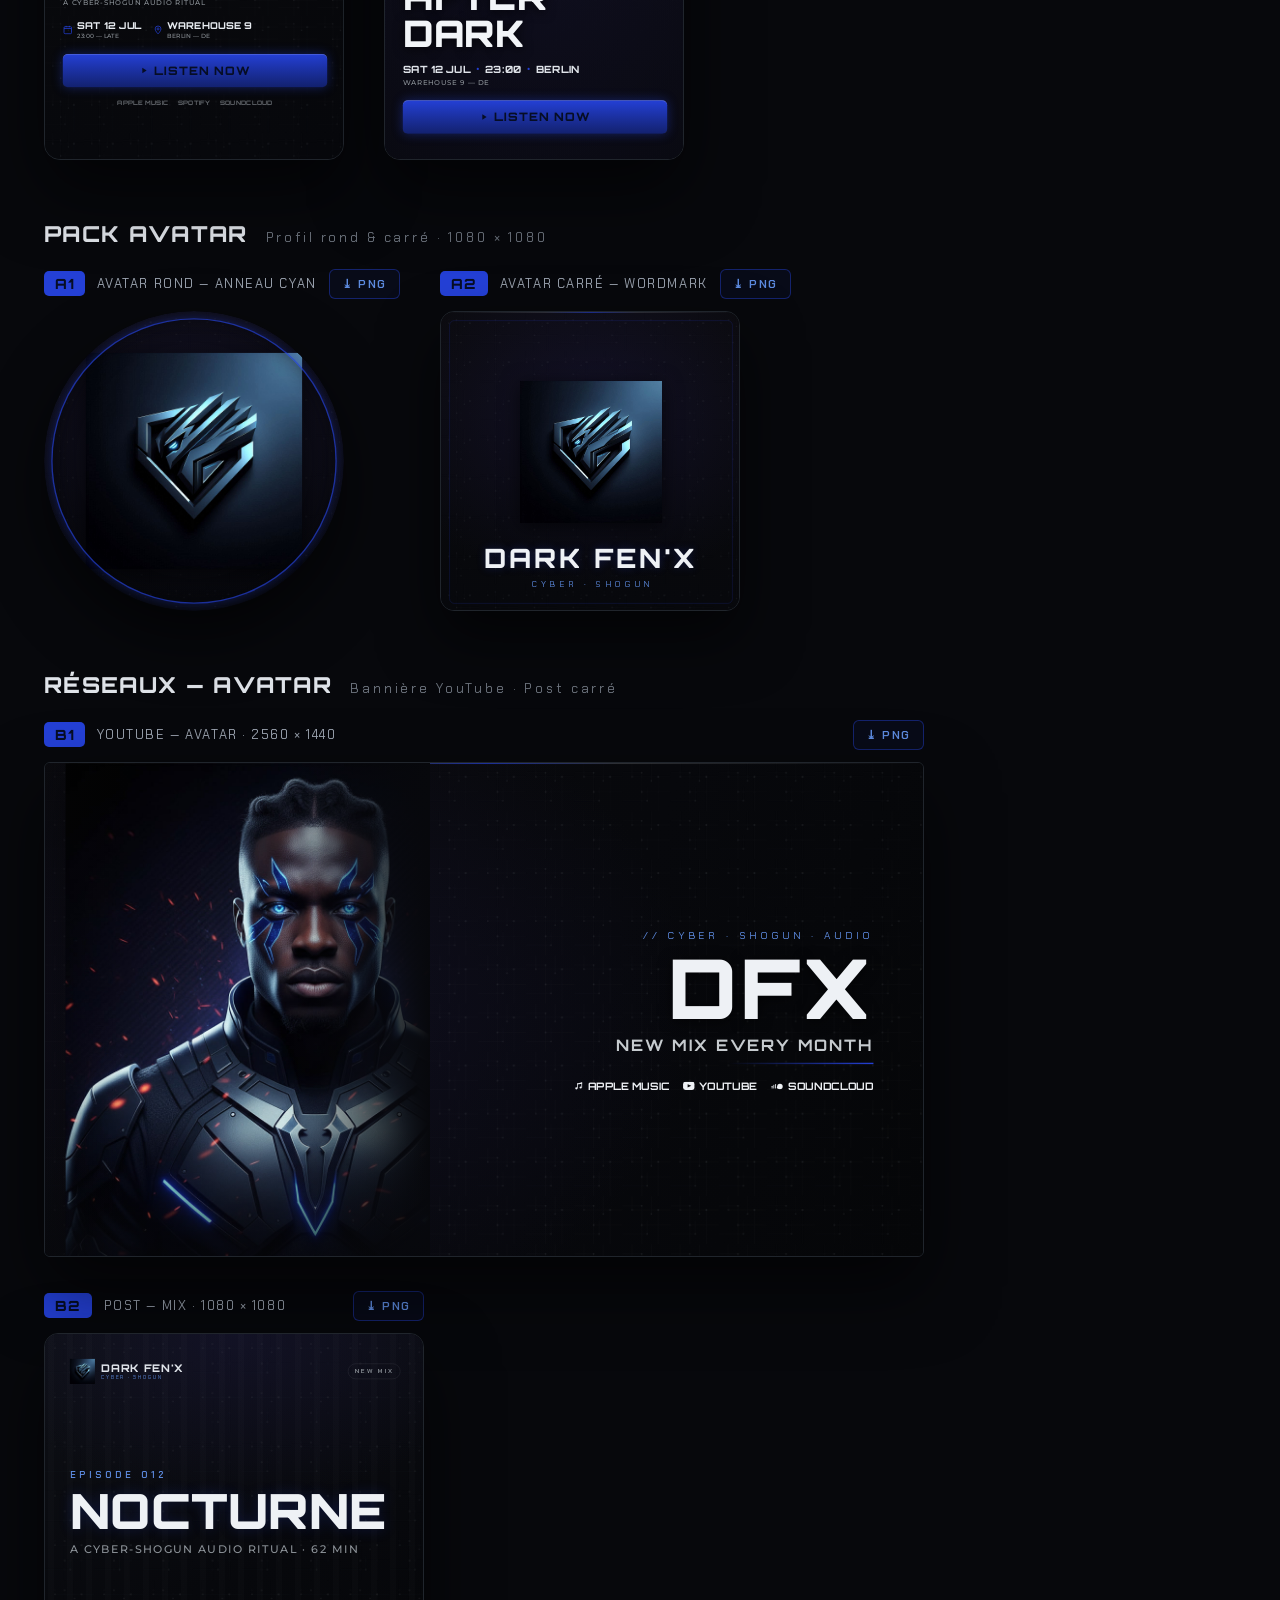
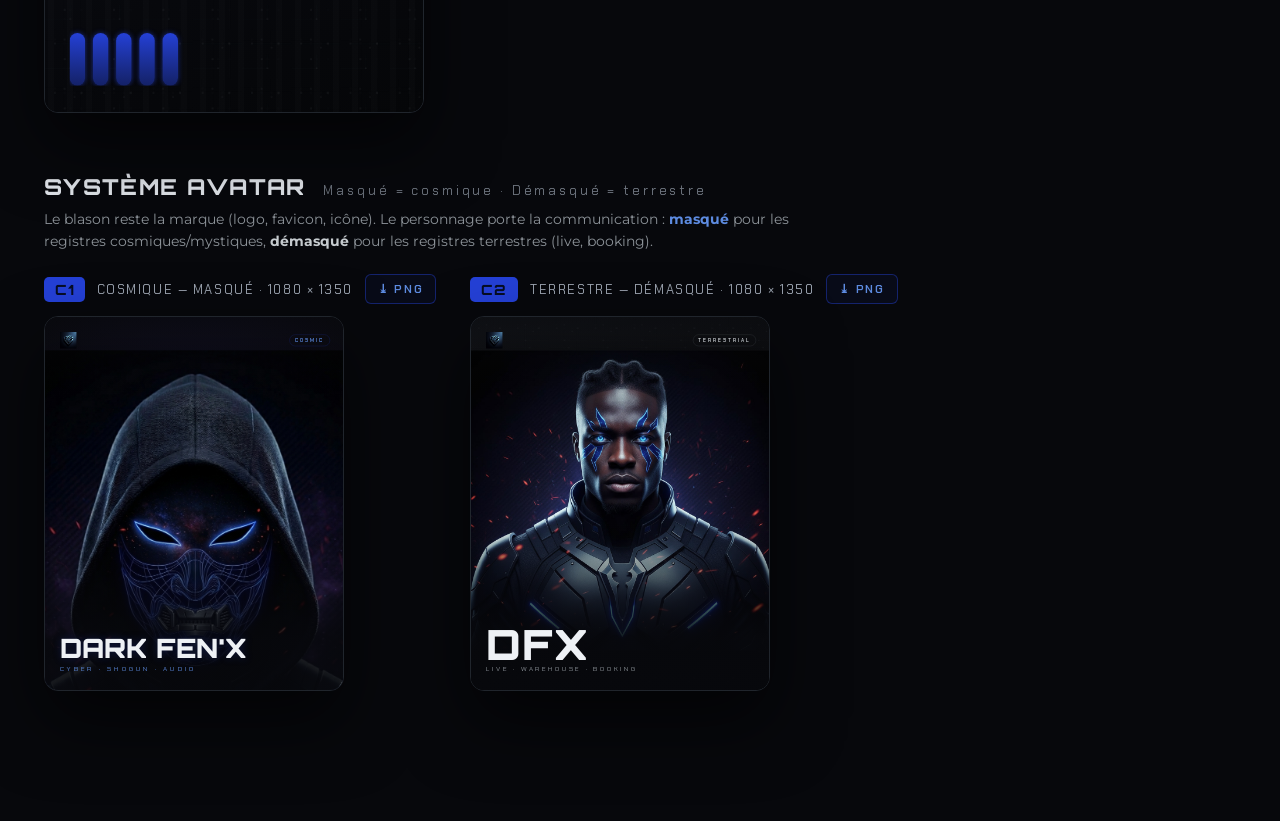
==== commit 4cbc40f8: "Cohérence finale (équipe DIAS + UI/UX) : token texte accessible #5D8BE0 (contraste 5,9:1), storytell" ====
--- a/index.html
+++ b/index.html
@@ -4,6 +4,9 @@
 <meta charset="utf-8">
 <meta name="viewport" content="width=device-width, initial-scale=1">
 <title>DFX — Cyber-Shogun · Brand Visuals</title>
+<meta name="description" content="DFX — kit de marque Dark Fen'X : visuels réseaux, avatars canon, charte Dark Blu.">
+<meta property="og:title" content="DFX — Brand Kit Dark Fen'X">
+<meta property="og:image" content="https://darkfenx.netlify.app/masque.png">
 <link rel="icon" type="image/webp" href="./embleme.png">
 <link rel="preconnect" href="https://fonts.googleapis.com">
 <link rel="preconnect" href="https://fonts.gstatic.com" crossorigin>
@@ -114,7 +117,7 @@
   <header style="max-width:1300px;margin:0 auto 46px;border-bottom:1px solid rgba(140,146,152,0.18);padding-bottom:26px;">
     <div style="display:flex;align-items:center;gap:14px;">
       <span style="width:10px;height:10px;border-radius:50%;background:var(--accent,#2440D6);box-shadow:0 0 14px var(--accent,#2440D6);"></span>
-      <span style="font-family:'Chakra Petch';font-size:13px;letter-spacing:0.42em;color:var(--accent,#2440D6);text-transform:uppercase;">Brand Visuals · Concept</span>
+      <span style="font-family:'Chakra Petch';font-size:13px;letter-spacing:0.42em;color:var(--accent-text,#5D8BE0);text-transform:uppercase;">Brand Visuals · Concept</span>
     </div>
     <h1 style="font-family:'Orbitron';font-weight:900;font-size:52px;letter-spacing:0.04em;margin:16px 0 10px;color:#eef1f5;text-transform:uppercase;">DFX <span style="color:#565C62;">/</span> Dark Fen'X</h1>
     <p style="margin:0 0 8px;max-width:820px;font-size:16px;line-height:1.6;color:#8C9298;">Cyber-Shogun — gunmetal, acier brossé et carbone, éclairés par une lueur bleu nuit glace et un cœur galaxie.</p>
@@ -146,7 +149,7 @@
               <div class="stars" data-stars="48" data-seed="11" data-rise="1520" style="position:absolute;inset:0;overflow:hidden;pointer-events:none;z-index:3;"></div>
 
               <div style="position:absolute;left:150px;top:470px;width:720px;text-align:right;z-index:5;">
-                <div style="font-family:'Chakra Petch';font-size:26px;letter-spacing:0.46em;color:var(--accent,#2440D6);margin-bottom:10px;">// NEW DROP</div>
+                <div style="font-family:'Chakra Petch';font-size:26px;letter-spacing:0.46em;color:var(--accent-text,#5D8BE0);margin-bottom:10px;">// NEW DROP</div>
                 <div style="font-family:'Orbitron';font-weight:900;font-size:104px;line-height:1.04;letter-spacing:0.01em;color:#e7ebf0;text-transform:uppercase;text-shadow:0 4px 30px rgba(0,0,0,0.6);">New<br>Mixes</div>
                 <div style="display:inline-block;margin-top:20px;width:220px;height:4px;background:linear-gradient(90deg,transparent,var(--accent,#2440D6));"></div>
               </div>
@@ -164,7 +167,7 @@
 
               <div style="position:absolute;left:0;right:0;top:858px;text-align:center;z-index:6;">
                 <div style="font-family:'Orbitron';font-weight:800;font-size:84px;letter-spacing:0.14em;color:#eef1f5;text-transform:uppercase;text-shadow:0 0 30px rgba(36,64,214,0.25);">Dark Fen'X</div>
-                <div style="font-family:'Chakra Petch';font-size:26px;letter-spacing:0.56em;color:var(--accent,#2440D6);margin-top:18px;padding-left:0.56em;">CYBER · SHOGUN · AUDIO</div>
+                <div style="font-family:'Chakra Petch';font-size:26px;letter-spacing:0.56em;color:var(--accent-text,#5D8BE0);margin-top:18px;padding-left:0.56em;">CYBER · SHOGUN · AUDIO</div>
               </div>
 
               <div style="position:absolute;left:0;right:0;bottom:80px;z-index:6;display:flex;flex-direction:column;align-items:center;gap:20px;">
@@ -200,7 +203,7 @@
 
               <div style="position:absolute;left:96px;top:92px;z-index:6;display:flex;align-items:center;gap:20px;">
                 <svg viewBox="0 0 400 400" style="width:96px;height:96px;overflow:visible;"><use href="#dfx-emblem"></use></svg>
-                <div style="line-height:1;"><div style="font-family:'Orbitron';font-weight:800;font-size:32px;letter-spacing:0.1em;color:#dfe3e9;text-transform:uppercase;">Dark Fen'X</div><div style="font-family:'Chakra Petch';font-size:16px;letter-spacing:0.4em;color:var(--accent,#2440D6);margin-top:7px;">CYBER · SHOGUN</div></div>
+                <div style="line-height:1;"><div style="font-family:'Orbitron';font-weight:800;font-size:32px;letter-spacing:0.1em;color:#dfe3e9;text-transform:uppercase;">Dark Fen'X</div><div style="font-family:'Chakra Petch';font-size:16px;letter-spacing:0.4em;color:var(--accent-text,#5D8BE0);margin-top:7px;">CYBER · SHOGUN</div></div>
               </div>
 
               <div style="position:absolute;left:250px;top:455px;width:620px;height:620px;z-index:5;">
@@ -210,7 +213,7 @@
               </div>
 
               <div style="position:absolute;right:150px;top:330px;width:1150px;text-align:right;z-index:6;">
-                <div style="font-family:'Chakra Petch';font-size:28px;letter-spacing:0.36em;color:var(--accent,#2440D6);margin-bottom:26px;">// NEW MIXES EVERY MONTH</div>
+                <div style="font-family:'Chakra Petch';font-size:28px;letter-spacing:0.36em;color:var(--accent-text,#5D8BE0);margin-bottom:26px;">// NEW MIXES EVERY MONTH</div>
                 <div style="font-family:'Orbitron';font-weight:900;font-size:150px;line-height:1.0;letter-spacing:0.005em;text-transform:uppercase;color:#eef1f5;text-shadow:0 6px 40px rgba(0,0,0,0.6);">New<br><span style="color:transparent;-webkit-text-stroke:3px var(--accent,#2440D6);">Mixes</span><br>Every<br>Month</div>
               </div>
 
@@ -254,7 +257,7 @@
               </div>
 
               <div style="position:absolute;left:980px;top:0;bottom:0;right:180px;display:flex;flex-direction:column;justify-content:center;z-index:6;">
-                <div style="font-family:'Chakra Petch';font-size:30px;letter-spacing:0.34em;color:var(--accent,#2440D6);margin-bottom:18px;">// NEW MIXES EVERY MONTH</div>
+                <div style="font-family:'Chakra Petch';font-size:30px;letter-spacing:0.34em;color:var(--accent-text,#5D8BE0);margin-bottom:18px;">// NEW MIXES EVERY MONTH</div>
                 <div style="font-family:'Orbitron';font-weight:900;font-size:172px;line-height:0.98;letter-spacing:0.005em;color:#eef1f5;text-transform:uppercase;text-shadow:0 6px 40px rgba(0,0,0,0.6);">Dark<br>Fen'X</div>
                 <div style="font-family:'Montserrat';font-weight:600;font-size:34px;letter-spacing:0.32em;color:#8C9298;margin-top:26px;">CYBER · SHOGUN · AUDIO</div>
                 <div class="eq" data-eq="56" data-seed="121" data-w="9" data-h="90" style="display:flex;align-items:flex-end;gap:9px;height:90px;margin-top:40px;"></div>
@@ -284,7 +287,7 @@
               </div>
 
               <div style="position:absolute;left:470px;top:0;bottom:0;display:flex;flex-direction:column;justify-content:center;z-index:6;">
-                <div style="font-family:'Chakra Petch';font-size:22px;letter-spacing:0.4em;color:var(--accent,#2440D6);margin-bottom:12px;">// CYBER · SHOGUN · AUDIO</div>
+                <div style="font-family:'Chakra Petch';font-size:22px;letter-spacing:0.4em;color:var(--accent-text,#5D8BE0);margin-bottom:12px;">// CYBER · SHOGUN · AUDIO</div>
                 <div style="font-family:'Orbitron';font-weight:900;font-size:104px;line-height:1;letter-spacing:0.02em;color:#eef1f5;text-transform:uppercase;">Dark Fen'X</div>
               </div>
 
@@ -318,7 +321,7 @@
               </div>
 
               <div style="position:absolute;left:560px;top:0;bottom:0;right:80px;display:flex;flex-direction:column;justify-content:center;z-index:6;">
-                <div style="font-family:'Chakra Petch';font-size:22px;letter-spacing:0.36em;color:var(--accent,#2440D6);margin-bottom:14px;">// NEW MIXES EVERY MONTH</div>
+                <div style="font-family:'Chakra Petch';font-size:22px;letter-spacing:0.36em;color:var(--accent-text,#5D8BE0);margin-bottom:14px;">// NEW MIXES EVERY MONTH</div>
                 <div style="font-family:'Orbitron';font-weight:900;font-size:100px;line-height:1;letter-spacing:0.01em;color:#eef1f5;text-transform:uppercase;text-shadow:0 4px 30px rgba(0,0,0,0.6);">Dark Fen'X</div>
                 <div style="font-family:'Montserrat';font-weight:600;font-size:26px;letter-spacing:0.3em;color:#8C9298;margin-top:18px;">CYBER · SHOGUN · AUDIO</div>
                 <div style="display:flex;align-items:center;gap:16px;margin-top:34px;">
@@ -355,7 +358,7 @@
               <div style="position:absolute;top:64px;left:64px;right:64px;z-index:6;display:flex;align-items:center;justify-content:space-between;">
                 <div style="display:flex;align-items:center;gap:16px;">
                   <svg viewBox="0 0 400 400" style="width:72px;height:72px;overflow:visible;"><use href="#dfx-emblem"></use></svg>
-                  <div style="line-height:1;"><div style="font-family:'Orbitron';font-weight:800;font-size:30px;letter-spacing:0.08em;color:#dfe3e9;text-transform:uppercase;">Dark Fen'X</div><div style="font-family:'Chakra Petch';font-size:13px;letter-spacing:0.36em;color:var(--accent,#2440D6);margin-top:6px;">CYBER · SHOGUN</div></div>
+                  <div style="line-height:1;"><div style="font-family:'Orbitron';font-weight:800;font-size:30px;letter-spacing:0.08em;color:#dfe3e9;text-transform:uppercase;">Dark Fen'X</div><div style="font-family:'Chakra Petch';font-size:13px;letter-spacing:0.36em;color:var(--accent-text,#5D8BE0);margin-top:6px;">CYBER · SHOGUN</div></div>
                 </div>
                 <div style="font-family:'Chakra Petch';font-weight:600;font-size:16px;letter-spacing:0.3em;color:#8C9298;border:1px solid rgba(140,146,152,0.3);border-radius:999px;padding:8px 16px;">DJ SET</div>
               </div>
@@ -369,7 +372,7 @@
               <div class="eq" data-eq="38" data-seed="91" data-w="8" data-h="60" style="position:absolute;top:1052px;left:64px;right:64px;height:80px;z-index:6;display:flex;align-items:flex-end;justify-content:center;gap:7px;overflow:hidden;"></div>
 
               <div style="position:absolute;top:1176px;left:64px;right:64px;z-index:6;">
-                <div style="font-family:'Chakra Petch';font-weight:600;font-size:22px;letter-spacing:0.4em;color:var(--accent,#2440D6);margin-bottom:16px;">NEW DJ SET</div>
+                <div style="font-family:'Chakra Petch';font-weight:600;font-size:22px;letter-spacing:0.4em;color:var(--accent-text,#5D8BE0);margin-bottom:16px;">NEW DJ SET</div>
                 <div style="font-family:'Orbitron';font-weight:900;font-size:104px;line-height:1.0;letter-spacing:0.01em;text-transform:uppercase;color:#eef1f5;text-shadow:0 0 32px rgba(36,64,214,0.22);">Nocturne</div>
                 <div style="font-family:'Montserrat';font-weight:500;font-size:24px;letter-spacing:0.16em;color:#8C9298;margin-top:14px;">A CYBER-SHOGUN AUDIO RITUAL</div>
 
@@ -425,7 +428,7 @@
               </div>
 
               <div style="position:absolute;left:64px;right:64px;bottom:96px;z-index:6;">
-                <div style="font-family:'Chakra Petch';font-weight:600;font-size:24px;letter-spacing:0.4em;color:var(--accent,#2440D6);margin-bottom:18px;">DFX // NEW DJ SET</div>
+                <div style="font-family:'Chakra Petch';font-weight:600;font-size:24px;letter-spacing:0.4em;color:var(--accent-text,#5D8BE0);margin-bottom:18px;">DFX // NEW DJ SET</div>
                 <div style="font-family:'Orbitron';font-weight:900;font-size:132px;line-height:1.0;letter-spacing:0.005em;text-transform:uppercase;color:#f2f5f8;text-shadow:0 6px 40px rgba(0,0,0,0.7);">After<br>Dark</div>
 
                 <div style="display:flex;align-items:center;gap:22px;margin-top:40px;font-family:'Orbitron';font-weight:800;letter-spacing:0.03em;color:#dfe3e9;text-transform:uppercase;">
@@ -498,7 +501,7 @@
               </div>
               <div style="position:absolute;left:0;right:0;top:824px;text-align:center;z-index:6;">
                 <div style="font-family:'Orbitron';font-weight:800;font-size:96px;letter-spacing:0.1em;color:#eef1f5;text-transform:uppercase;text-shadow:0 0 30px rgba(36,64,214,0.25);">Dark Fen'X</div>
-                <div style="font-family:'Chakra Petch';font-size:30px;letter-spacing:0.5em;color:var(--accent,#2440D6);margin-top:16px;padding-left:0.5em;">CYBER · SHOGUN</div>
+                <div style="font-family:'Chakra Petch';font-size:30px;letter-spacing:0.5em;color:var(--accent-text,#5D8BE0);margin-top:16px;padding-left:0.5em;">CYBER · SHOGUN</div>
               </div>
               <div style="position:absolute;inset:30px;border-radius:18px;border:2px solid color-mix(in srgb,var(--accent,#2440D6) 30%,transparent);z-index:6;pointer-events:none;"></div>
             </div>
@@ -538,7 +541,7 @@
 
               <!-- texte à droite -->
               <div style="position:absolute;right:150px;top:0;bottom:0;width:1180px;display:flex;flex-direction:column;justify-content:center;align-items:flex-end;text-align:right;z-index:6;">
-                <div style="font-family:'Chakra Petch';font-size:30px;letter-spacing:0.4em;color:var(--accent,#2440D6);margin-bottom:22px;">// CYBER · SHOGUN · AUDIO</div>
+                <div style="font-family:'Chakra Petch';font-size:30px;letter-spacing:0.4em;color:var(--accent-text,#5D8BE0);margin-bottom:22px;">// CYBER · SHOGUN · AUDIO</div>
                 <div style="font-family:'Orbitron';font-weight:900;font-size:240px;line-height:0.9;letter-spacing:0.04em;text-transform:uppercase;text-shadow:0 6px 40px rgba(0,0,0,0.6);color:#eef1f5;">DFX</div>
                 <div style="font-family:'Orbitron';font-weight:700;font-size:46px;letter-spacing:0.12em;color:#C6CBCF;text-transform:uppercase;margin-top:30px;">New mix every month</div>
                 <div style="display:inline-block;width:420px;height:4px;margin-top:24px;background:linear-gradient(90deg,transparent,var(--accent,#2440D6));"></div>
@@ -569,12 +572,12 @@
 
               <div style="position:absolute;top:70px;left:70px;right:70px;z-index:6;display:flex;align-items:center;gap:18px;">
                 <svg viewBox="0 0 400 400" style="width:72px;height:72px;overflow:visible;"><use href="#dfx-emblem"></use></svg>
-                <div style="line-height:1;"><div style="font-family:'Orbitron';font-weight:800;font-size:30px;letter-spacing:0.08em;color:#dfe3e9;text-transform:uppercase;">Dark Fen'X</div><div style="font-family:'Chakra Petch';font-size:14px;letter-spacing:0.34em;color:var(--accent,#2440D6);margin-top:6px;">CYBER · SHOGUN</div></div>
+                <div style="line-height:1;"><div style="font-family:'Orbitron';font-weight:800;font-size:30px;letter-spacing:0.08em;color:#dfe3e9;text-transform:uppercase;">Dark Fen'X</div><div style="font-family:'Chakra Petch';font-size:14px;letter-spacing:0.34em;color:var(--accent-text,#5D8BE0);margin-top:6px;">CYBER · SHOGUN</div></div>
                 <div style="margin-left:auto;font-family:'Chakra Petch';font-weight:600;font-size:18px;letter-spacing:0.3em;color:#8C9298;border:1px solid rgba(140,146,152,0.3);border-radius:999px;padding:9px 18px;">NEW MIX</div>
               </div>
 
               <div style="position:absolute;left:70px;right:70px;top:382px;z-index:6;">
-                <div style="font-family:'Chakra Petch';font-weight:600;font-size:26px;letter-spacing:0.42em;color:var(--accent,#2440D6);margin-bottom:22px;">EPISODE 012</div>
+                <div style="font-family:'Chakra Petch';font-weight:600;font-size:26px;letter-spacing:0.42em;color:var(--accent-text,#5D8BE0);margin-bottom:22px;">EPISODE 012</div>
                 <div style="font-family:'Orbitron';font-weight:900;font-size:138px;line-height:0.94;letter-spacing:0.005em;text-transform:uppercase;color:#eef1f5;text-shadow:0 0 40px rgba(36,64,214,0.22);">Nocturne</div>
                 <div style="font-family:'Montserrat';font-weight:500;font-size:30px;letter-spacing:0.16em;color:#8C9298;margin-top:26px;">A CYBER-SHOGUN AUDIO RITUAL · 62 MIN</div>
               </div>
@@ -591,7 +594,7 @@
       <span style="font-family:'Orbitron';font-weight:800;font-size:22px;letter-spacing:0.06em;color:#dfe3e9;text-transform:uppercase;">Système avatar</span>
       <span style="font-family:'Chakra Petch';font-size:13px;letter-spacing:0.22em;color:#6b727c;">Masqué = cosmique · Démasqué = terrestre</span>
     </div>
-    <p style="max-width:760px;margin:0 0 22px;font-size:14px;line-height:1.6;color:#8C9298;">Le blason reste la marque (logo, favicon, icône). Le personnage porte la communication : <b style="color:var(--accent,#2440D6);">masqué</b> pour les registres cosmiques/mystiques, <b style="color:#C6CBCF;">démasqué</b> pour les registres terrestres (live, booking).</p>
+    <p style="max-width:760px;margin:0 0 22px;font-size:14px;line-height:1.6;color:#8C9298;">Le blason reste la marque (logo, favicon, icône). Le personnage porte la communication : <b style="color:var(--accent-text,#5D8BE0);">masqué</b> pour les registres cosmiques/mystiques, <b style="color:#C6CBCF;">démasqué</b> pour les registres terrestres (live, booking).</p>
     <div style="display:flex;flex-wrap:wrap;gap:34px;margin-bottom:20px;">
 
       <!-- ===== C1 cosmique (masqué) ===== -->
@@ -610,11 +613,11 @@
               <div style="position:absolute;inset:0;z-index:5;background:linear-gradient(180deg,rgba(7,8,12,0.55) 0%,transparent 22%,transparent 56%,rgba(7,8,12,0.92) 86%);"></div>
               <div style="position:absolute;top:54px;left:54px;right:54px;z-index:6;display:flex;align-items:center;justify-content:space-between;">
                 <svg viewBox="0 0 400 400" style="width:60px;height:60px;overflow:visible;"><use href="#dfx-emblem"></use></svg>
-                <span style="font-family:'Chakra Petch';font-weight:600;font-size:18px;letter-spacing:0.4em;color:var(--accent,#2440D6);border:1px solid color-mix(in srgb,var(--accent,#2440D6) 50%,transparent);border-radius:999px;padding:8px 18px;">COSMIC</span>
+                <span style="font-family:'Chakra Petch';font-weight:600;font-size:18px;letter-spacing:0.4em;color:var(--accent-text,#5D8BE0);border:1px solid color-mix(in srgb,var(--accent,#2440D6) 50%,transparent);border-radius:999px;padding:8px 18px;">COSMIC</span>
               </div>
               <div style="position:absolute;left:54px;right:54px;bottom:70px;z-index:6;">
                 <div style="font-family:'Orbitron';font-weight:900;font-size:96px;line-height:0.94;text-transform:uppercase;color:#eef1f5;text-shadow:0 0 32px rgba(36,64,214,0.25);">Dark Fen'X</div>
-                <div style="font-family:'Chakra Petch';font-size:24px;letter-spacing:0.42em;color:var(--accent,#2440D6);margin-top:14px;">CYBER · SHOGUN · AUDIO</div>
+                <div style="font-family:'Chakra Petch';font-size:24px;letter-spacing:0.42em;color:var(--accent-text,#5D8BE0);margin-top:14px;">CYBER · SHOGUN · AUDIO</div>
               </div>
             </div>
           </div>
--- a/styles.css
+++ b/styles.css
@@ -7,6 +7,7 @@
 html{
   /* Variables pilotées par le panneau Tweaks (valeurs par défaut de la charte) */
   --accent:#2440D6;
+  --accent-text:#5D8BE0;
   --glow:0.25;
 }
 body{
@@ -42,7 +43,7 @@
   display:inline-flex;align-items:center;gap:7px;
   font-family:'Chakra Petch',sans-serif;font-size:12px;font-weight:600;
   letter-spacing:0.14em;text-transform:uppercase;
-  color:var(--accent,#2440D6);
+  color:var(--accent-text,#5D8BE0);
   background:rgba(36,64,214,0.06);
   border:1px solid color-mix(in srgb,var(--accent,#2440D6) 45%,transparent);
   border-radius:6px;padding:6px 12px;cursor:pointer;
@@ -95,7 +96,7 @@
 }
 image-slot[data-filled] .slot-ring{display:none;}
 image-slot[data-over] .slot-ring{
-  border-color:var(--accent,#2440D6);
+  border-color:var(--accent-text,#5D8BE0);
   background:color-mix(in srgb,var(--accent,#2440D6) 10%,transparent);
 }
 image-slot .slot-clear{
@@ -143,7 +144,7 @@
 
 #tweaks .tw-section > .tw-label{
   font-family:'Chakra Petch',sans-serif;font-size:11px;font-weight:600;
-  letter-spacing:0.28em;text-transform:uppercase;color:var(--accent,#2440D6);
+  letter-spacing:0.28em;text-transform:uppercase;color:var(--accent-text,#5D8BE0);
   display:block;margin-bottom:12px;
 }
 #tweaks .tw-field{margin-bottom:16px;}
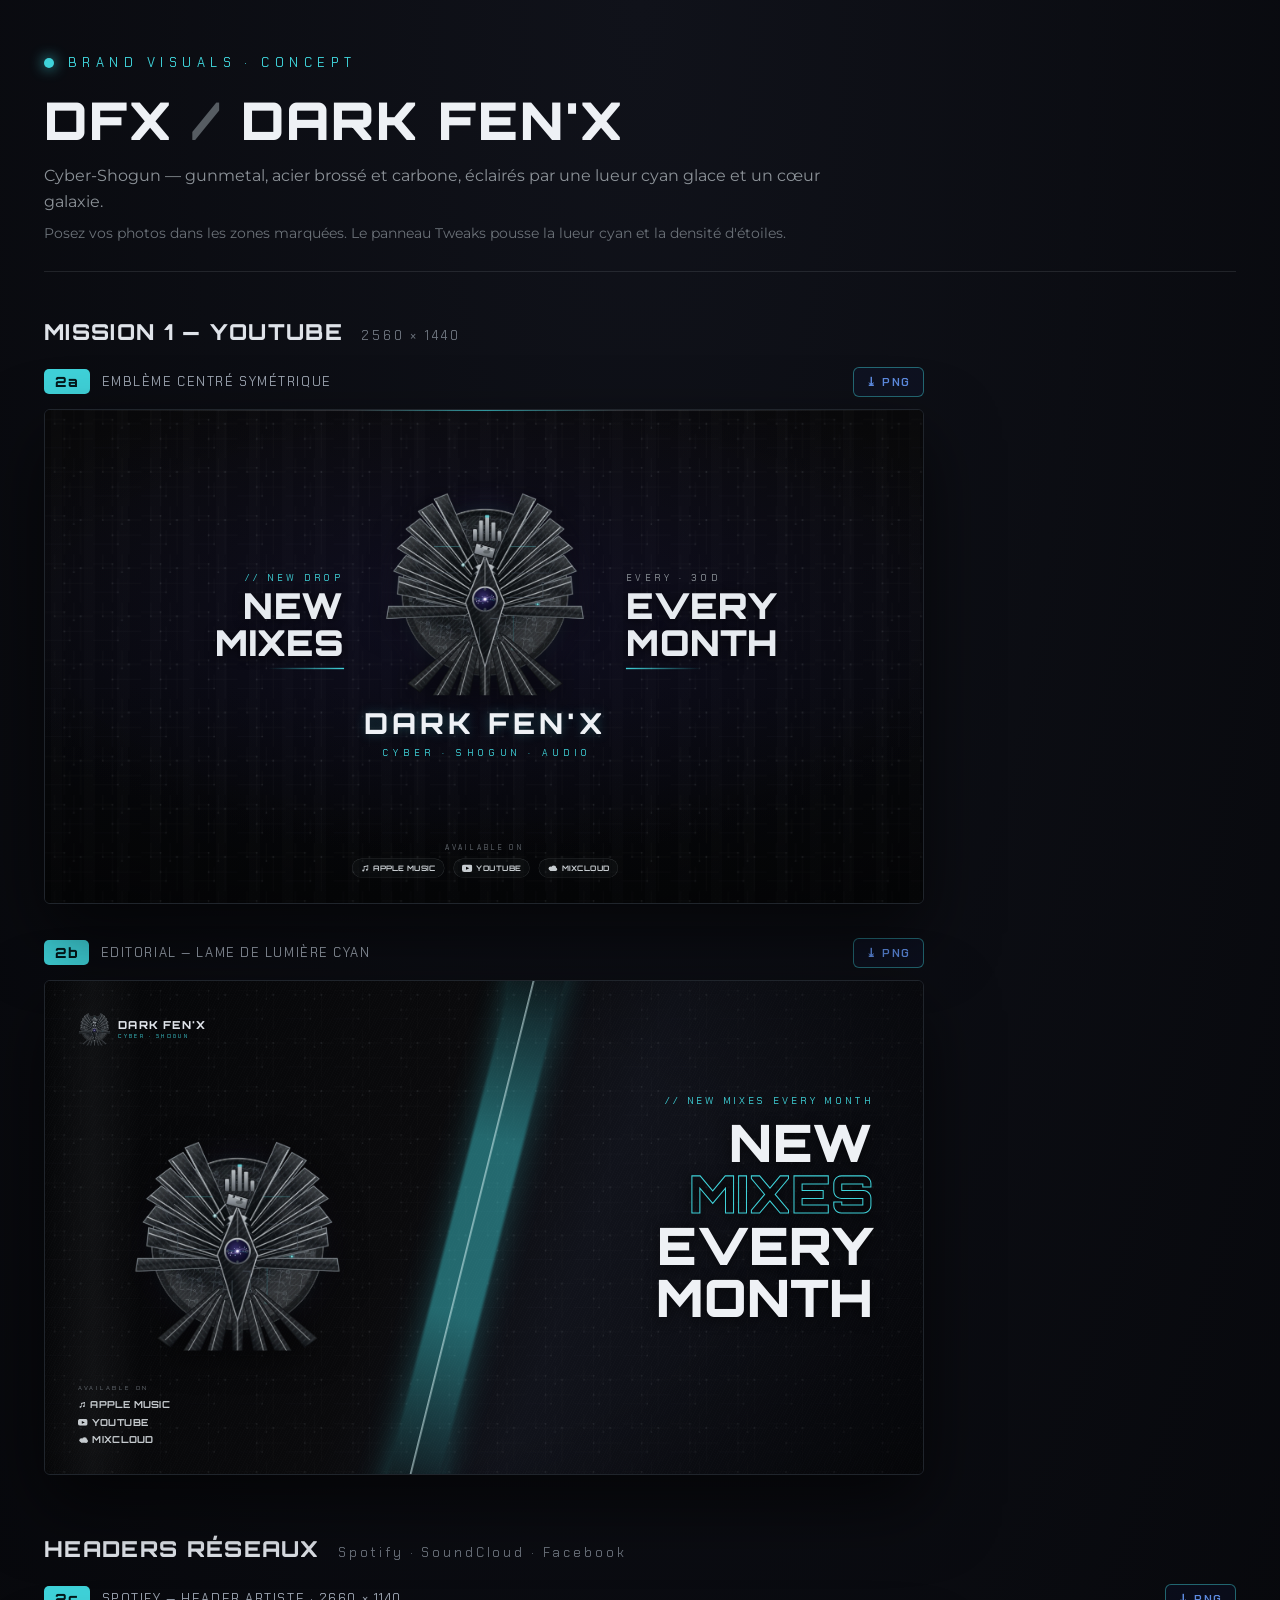
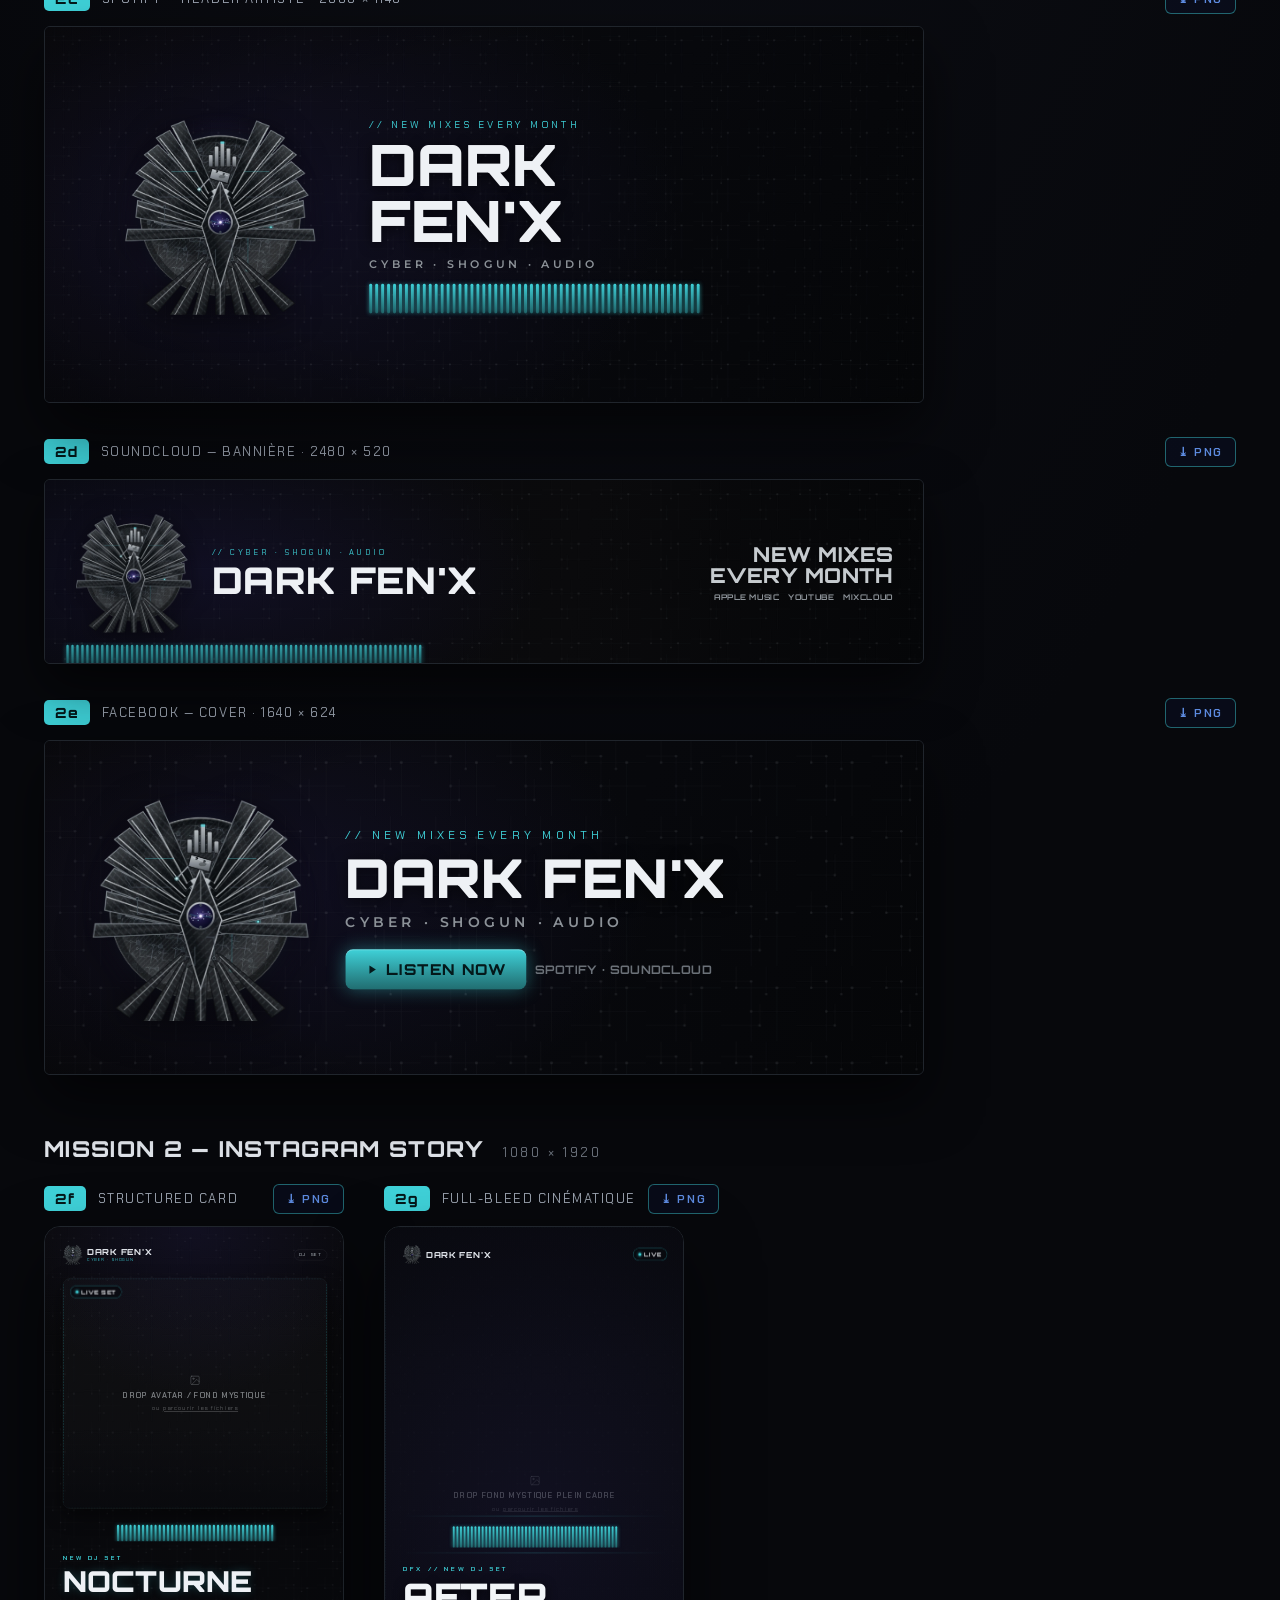
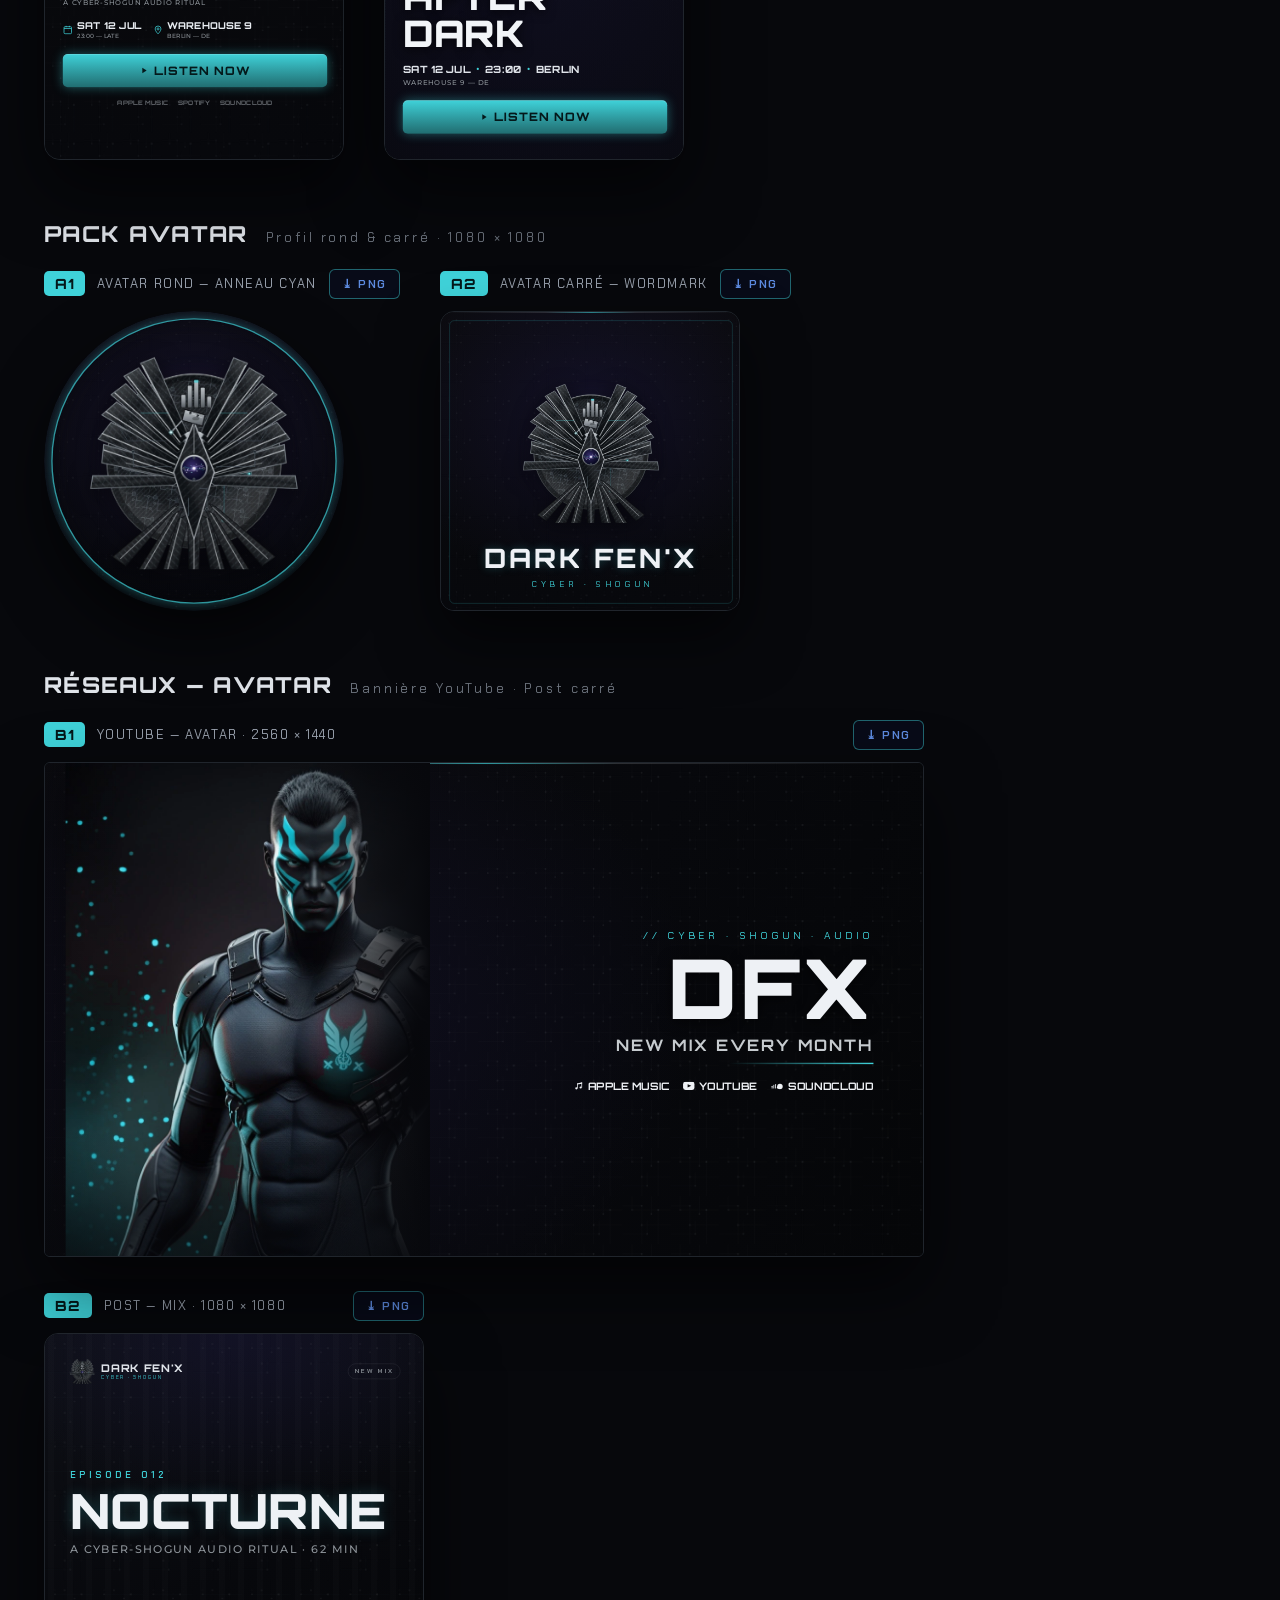
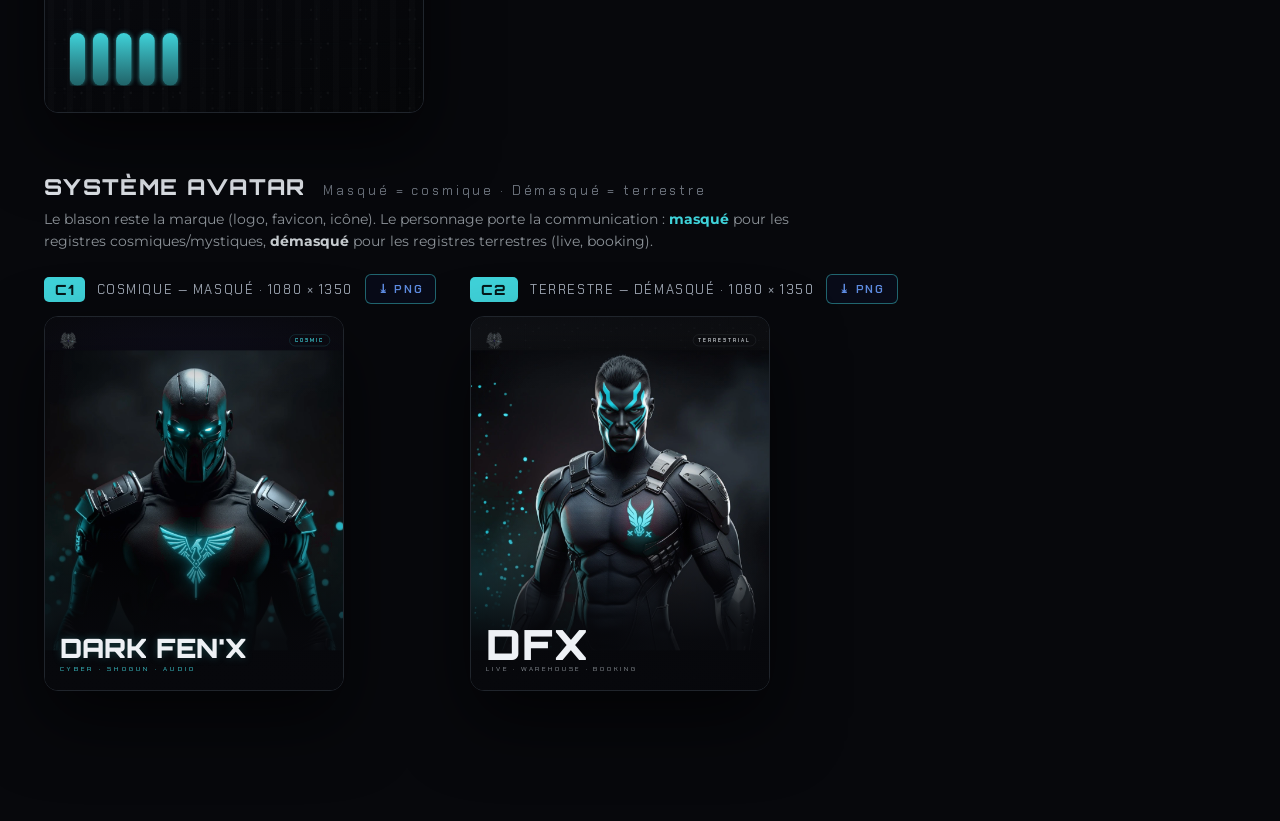
==== commit 80e496b1: "feat: kit sans widget + landing accueil + posters clips" ====
--- a/index.html
+++ b/index.html
@@ -4,68 +4,13 @@
 <meta charset="utf-8">
 <meta name="viewport" content="width=device-width, initial-scale=1">
 <title>DFX — Cyber-Shogun · Brand Visuals</title>
-<meta name="description" content="DFX — kit de marque Dark Fen'X : visuels réseaux, avatars canon, charte Dark Blu.">
-<meta property="og:title" content="DFX — Brand Kit Dark Fen'X">
-<meta property="og:image" content="https://darkfenx.netlify.app/masque.png">
-<link rel="icon" type="image/webp" href="./embleme.png">
+<link rel="icon" type="image/webp" href="./dfx-logo.webp">
 <link rel="preconnect" href="https://fonts.googleapis.com">
 <link rel="preconnect" href="https://fonts.gstatic.com" crossorigin>
 <link href="https://fonts.googleapis.com/css2?family=Orbitron:wght@400;500;700;800;900&family=Montserrat:wght@400;500;600;700;800&family=Chakra+Petch:wght@400;500;600;700&display=swap" rel="stylesheet">
 <link rel="stylesheet" href="./styles.css">
 </head>
 <body>
-
-<!-- ============================================================
-     PANNEAU TWEAKS — Dark Blu & Galaxie
-     ============================================================ -->
-<aside id="tweaks">
-  <div class="tw-head" id="tw-toggle">
-    <span class="dot"></span>
-    <span class="ttl">Glace &amp; Galaxie</span>
-    <span class="chev">▾</span>
-  </div>
-  <div class="tw-body">
-    <div class="tw-section">
-      <span class="tw-label">Accent signature</span>
-
-      <div class="tw-field">
-        <div class="row"><span class="name">Couleur accent</span><span class="val" id="val-accent">#2440D6</span></div>
-        <div class="swatches" id="accent-swatches">
-          <span class="swatch" data-color="#2440D6" style="background:#2440D6"></span>
-          <span class="swatch" data-color="#4E6BE8" style="background:#4E6BE8"></span>
-          <span class="swatch" data-color="#16368F" style="background:#16368F"></span>
-          <span class="swatch" data-color="#7A66BE" style="background:#7A66BE" title="Violet galaxie"></span>
-          <span class="swatch custom" title="Couleur personnalisée"><input type="color" id="accent-custom" value="#2440D6"></span>
-        </div>
-      </div>
-
-      <div class="tw-field">
-        <div class="row"><span class="name">Densité d'étoiles</span><span class="val" id="val-stars">30%</span></div>
-        <input type="range" id="rng-stars" min="0" max="100" step="5" value="30">
-      </div>
-
-      <div class="tw-field">
-        <div class="row"><span class="name">Lueur bleu nuit</span><span class="val" id="val-glow">25%</span></div>
-        <input type="range" id="rng-glow" min="0" max="100" step="5" value="25">
-      </div>
-    </div>
-
-    <div class="tw-section">
-      <span class="tw-label">Texture</span>
-      <div class="tw-field">
-        <div class="row">
-          <span class="name">Circuits imprimés</span>
-          <span class="toggle on" id="tg-circuit"><span class="knob"></span></span>
-        </div>
-      </div>
-    </div>
-
-    <div class="tw-foot">
-      Déposez vos photos dans les zones marquées (stories). Chaque visuel s'exporte en PNG plein format via le bouton de sa légende.
-    </div>
-  </div>
-</aside>
-
 <!-- Scène : --accent / --glow sont pilotés par le panneau via :root -->
 <div id="stage">
 
@@ -107,21 +52,21 @@
         <stop offset="100%" stop-color="#2A2F35"></stop>
       </linearGradient>
       <g id="dfx-feather">
-        <path d="M0,2 L-12,-54 L0,-92 L12,-54 Z" fill="url(#carbonGrad)" stroke="#2440D6" stroke-width="2" stroke-linejoin="round"></path>
-        <path d="M0,-8 L0,-82" stroke="#2440D6" stroke-width="1.2" opacity="0.42"></path>
+        <path d="M0,2 L-12,-54 L0,-92 L12,-54 Z" fill="url(#carbonGrad)" stroke="#3FD2D9" stroke-width="2" stroke-linejoin="round"></path>
+        <path d="M0,-8 L0,-82" stroke="#3FD2D9" stroke-width="1.2" opacity="0.42"></path>
       </g>
-      <symbol id="dfx-emblem" viewBox="0 0 400 400"><image href="./embleme.png" x="0" y="0" width="400" height="400" preserveAspectRatio="xMidYMid meet"/></symbol>
+      <symbol id="dfx-emblem" viewBox="0 0 400 400"><image x="-4" y="-4" width="408" height="408" preserveAspectRatio="xMidYMid meet" href="[data-uri]"></image></symbol>
     </defs>
   </svg>
 
   <header style="max-width:1300px;margin:0 auto 46px;border-bottom:1px solid rgba(140,146,152,0.18);padding-bottom:26px;">
     <div style="display:flex;align-items:center;gap:14px;">
-      <span style="width:10px;height:10px;border-radius:50%;background:var(--accent,#2440D6);box-shadow:0 0 14px var(--accent,#2440D6);"></span>
-      <span style="font-family:'Chakra Petch';font-size:13px;letter-spacing:0.42em;color:var(--accent-text,#5D8BE0);text-transform:uppercase;">Brand Visuals · Concept</span>
+      <span style="width:10px;height:10px;border-radius:50%;background:var(--accent,#3FD2D9);box-shadow:0 0 14px var(--accent,#3FD2D9);"></span>
+      <span style="font-family:'Chakra Petch';font-size:13px;letter-spacing:0.42em;color:var(--accent,#3FD2D9);text-transform:uppercase;">Brand Visuals · Concept</span>
     </div>
     <h1 style="font-family:'Orbitron';font-weight:900;font-size:52px;letter-spacing:0.04em;margin:16px 0 10px;color:#eef1f5;text-transform:uppercase;">DFX <span style="color:#565C62;">/</span> Dark Fen'X</h1>
-    <p style="margin:0 0 8px;max-width:820px;font-size:16px;line-height:1.6;color:#8C9298;">Cyber-Shogun — gunmetal, acier brossé et carbone, éclairés par une lueur bleu nuit glace et un cœur galaxie.</p>
-    <p style="margin:0;max-width:820px;font-size:14px;line-height:1.6;color:#6b7178;">Posez vos photos dans les zones marquées. Le panneau Tweaks pousse la lueur bleu nuit et la densité d'étoiles.</p>
+    <p style="margin:0 0 8px;max-width:820px;font-size:16px;line-height:1.6;color:#8C9298;">Cyber-Shogun — gunmetal, acier brossé et carbone, éclairés par une lueur cyan glace et un cœur galaxie.</p>
+    <p style="margin:0;max-width:820px;font-size:14px;line-height:1.6;color:#6b7178;">Posez vos photos dans les zones marquées. Le panneau Tweaks pousse la lueur cyan et la densité d'étoiles.</p>
   </header>
 
   <section id="turn2" style="max-width:1860px;margin:0 auto;">
@@ -136,7 +81,7 @@
       <!-- ===== 2a ===== -->
       <figure id="2a" style="margin:0;">
         <figcaption style="display:flex;align-items:center;gap:12px;margin-bottom:12px;">
-          <span style="font-family:'Orbitron';font-weight:800;font-size:14px;letter-spacing:0.06em;color:#060D24;background:var(--accent,#2440D6);padding:4px 11px;border-radius:5px;">2a</span>
+          <span style="font-family:'Orbitron';font-weight:800;font-size:14px;letter-spacing:0.06em;color:#04181a;background:var(--accent,#3FD2D9);padding:4px 11px;border-radius:5px;">2a</span>
           <span style="font-family:'Chakra Petch';font-size:13px;letter-spacing:0.12em;color:#9aa2ae;text-transform:uppercase;">Emblème centré symétrique</span>
           <button class="dl" data-target="2a" data-w="2560" data-h="1440">⤓ PNG</button>
         </figcaption>
@@ -145,29 +90,29 @@
             <div data-screen-label="YouTube banner — centered" style="position:relative;width:2560px;height:1440px;overflow:hidden;font-family:'Montserrat',sans-serif;color:#C6CBCF;background:radial-gradient(110% 90% at 50% 40%,rgba(28,24,64,0.4),rgba(7,8,12,0) 56%),repeating-linear-gradient(90deg,rgba(198,203,207,0.014) 0 1px,transparent 1px 3px),linear-gradient(180deg,#0A0A0C 0%,#07080C 55%,#050608 100%);">
               <svg class="circuit-layer" style="position:absolute;inset:0;width:100%;height:100%;z-index:1;" preserveAspectRatio="xMidYMid slice"><rect width="100%" height="100%" fill="url(#circuit)"></rect></svg>
               <div style="position:absolute;inset:0;z-index:2;pointer-events:none;background:radial-gradient(130% 105% at 50% 42%,transparent 36%,rgba(0,0,0,0.5) 76%,rgba(0,0,0,0.9));"></div>
-              <div style="position:absolute;top:0;left:0;right:0;height:3px;z-index:2;background:linear-gradient(90deg,transparent,rgba(140,146,152,0.4) 35%,var(--accent,#2440D6) 50%,rgba(140,146,152,0.4) 65%,transparent);opacity:0.7;"></div>
+              <div style="position:absolute;top:0;left:0;right:0;height:3px;z-index:2;background:linear-gradient(90deg,transparent,rgba(140,146,152,0.4) 35%,var(--accent,#3FD2D9) 50%,rgba(140,146,152,0.4) 65%,transparent);opacity:0.7;"></div>
               <div class="stars" data-stars="48" data-seed="11" data-rise="1520" style="position:absolute;inset:0;overflow:hidden;pointer-events:none;z-index:3;"></div>
 
               <div style="position:absolute;left:150px;top:470px;width:720px;text-align:right;z-index:5;">
-                <div style="font-family:'Chakra Petch';font-size:26px;letter-spacing:0.46em;color:var(--accent-text,#5D8BE0);margin-bottom:10px;">// NEW DROP</div>
+                <div style="font-family:'Chakra Petch';font-size:26px;letter-spacing:0.46em;color:var(--accent,#3FD2D9);margin-bottom:10px;">// NEW DROP</div>
                 <div style="font-family:'Orbitron';font-weight:900;font-size:104px;line-height:1.04;letter-spacing:0.01em;color:#e7ebf0;text-transform:uppercase;text-shadow:0 4px 30px rgba(0,0,0,0.6);">New<br>Mixes</div>
-                <div style="display:inline-block;margin-top:20px;width:220px;height:4px;background:linear-gradient(90deg,transparent,var(--accent,#2440D6));"></div>
+                <div style="display:inline-block;margin-top:20px;width:220px;height:4px;background:linear-gradient(90deg,transparent,var(--accent,#3FD2D9));"></div>
               </div>
               <div style="position:absolute;right:150px;top:470px;width:720px;text-align:left;z-index:5;">
                 <div style="font-family:'Chakra Petch';font-size:26px;letter-spacing:0.46em;color:#8C9298;margin-bottom:10px;">EVERY · 30D</div>
                 <div style="font-family:'Orbitron';font-weight:900;font-size:104px;line-height:1.04;letter-spacing:0.01em;color:#e7ebf0;text-transform:uppercase;text-shadow:0 4px 30px rgba(0,0,0,0.6);">Every<br>Month</div>
-                <div style="display:inline-block;margin-top:20px;width:220px;height:4px;background:linear-gradient(90deg,var(--accent,#2440D6),transparent);"></div>
+                <div style="display:inline-block;margin-top:20px;width:220px;height:4px;background:linear-gradient(90deg,var(--accent,#3FD2D9),transparent);"></div>
               </div>
 
               <div style="position:absolute;left:980px;top:230px;width:600px;height:600px;z-index:6;">
                 <div style="position:absolute;inset:-12%;border-radius:50%;background:radial-gradient(circle,rgba(122,102,190,0.5),transparent 60%);opacity:calc(var(--glow,0.25)*1.5 + 0.18);filter:blur(16px);"></div>
-                <div style="position:absolute;inset:-4%;border-radius:50%;background:radial-gradient(circle,var(--accent,#2440D6),transparent 60%);opacity:calc(var(--glow,0.25)*1.3);filter:blur(9px);animation:glowPulse 4.6s ease-in-out infinite;"></div>
+                <div style="position:absolute;inset:-4%;border-radius:50%;background:radial-gradient(circle,var(--accent,#3FD2D9),transparent 60%);opacity:calc(var(--glow,0.25)*1.3);filter:blur(9px);animation:glowPulse 4.6s ease-in-out infinite;"></div>
                 <svg viewBox="0 0 400 400" style="position:absolute;inset:0;width:100%;height:100%;overflow:visible;filter:drop-shadow(0 18px 42px rgba(0,0,0,0.65));"><use href="#dfx-emblem"></use></svg>
               </div>
 
               <div style="position:absolute;left:0;right:0;top:858px;text-align:center;z-index:6;">
-                <div style="font-family:'Orbitron';font-weight:800;font-size:84px;letter-spacing:0.14em;color:#eef1f5;text-transform:uppercase;text-shadow:0 0 30px rgba(36,64,214,0.25);">Dark Fen'X</div>
-                <div style="font-family:'Chakra Petch';font-size:26px;letter-spacing:0.56em;color:var(--accent-text,#5D8BE0);margin-top:18px;padding-left:0.56em;">CYBER · SHOGUN · AUDIO</div>
+                <div style="font-family:'Orbitron';font-weight:800;font-size:84px;letter-spacing:0.14em;color:#eef1f5;text-transform:uppercase;text-shadow:0 0 30px rgba(63,210,217,0.25);">Dark Fen'X</div>
+                <div style="font-family:'Chakra Petch';font-size:26px;letter-spacing:0.56em;color:var(--accent,#3FD2D9);margin-top:18px;padding-left:0.56em;">CYBER · SHOGUN · AUDIO</div>
               </div>
 
               <div style="position:absolute;left:0;right:0;bottom:80px;z-index:6;display:flex;flex-direction:column;align-items:center;gap:20px;">
@@ -186,7 +131,7 @@
       <!-- ===== 2b ===== -->
       <figure id="2b" style="margin:0;">
         <figcaption style="display:flex;align-items:center;gap:12px;margin-bottom:12px;">
-          <span style="font-family:'Orbitron';font-weight:800;font-size:14px;letter-spacing:0.06em;color:#060D24;background:var(--accent,#2440D6);padding:4px 11px;border-radius:5px;">2b</span>
+          <span style="font-family:'Orbitron';font-weight:800;font-size:14px;letter-spacing:0.06em;color:#04181a;background:var(--accent,#3FD2D9);padding:4px 11px;border-radius:5px;">2b</span>
           <span style="font-family:'Chakra Petch';font-size:13px;letter-spacing:0.12em;color:#9aa2ae;text-transform:uppercase;">Editorial — lame de lumière cyan</span>
           <button class="dl" data-target="2b" data-w="2560" data-h="1440">⤓ PNG</button>
         </figcaption>
@@ -195,26 +140,26 @@
             <div data-screen-label="YouTube banner — editorial" style="position:relative;width:2560px;height:1440px;overflow:hidden;font-family:'Montserrat',sans-serif;color:#C6CBCF;background:linear-gradient(110deg,#050608 0%,#0A0A0C 42%,#11131b 60%,#07080C 100%);">
               <svg class="circuit-layer" style="position:absolute;inset:0;width:100%;height:100%;z-index:1;opacity:0.85;" preserveAspectRatio="xMidYMid slice"><rect width="100%" height="100%" fill="url(#circuit)"></rect></svg>
               <div style="position:absolute;inset:0;z-index:1;background:repeating-linear-gradient(116deg,rgba(198,203,207,0.016) 0 2px,transparent 2px 7px);"></div>
-              <div style="position:absolute;top:-10%;left:46%;width:150px;height:120%;z-index:2;background:linear-gradient(180deg,transparent,var(--accent,#2440D6) 35%,var(--accent,#2440D6) 65%,transparent);transform:rotate(14deg);filter:blur(3px);opacity:calc(var(--glow,0.25)*1.3 + 0.14);box-shadow:0 0 90px color-mix(in srgb,var(--accent,#2440D6) 60%,transparent);"></div>
-              <div style="position:absolute;top:-10%;left:48.4%;width:5px;height:120%;z-index:3;background:#D6DEFC;transform:rotate(14deg);opacity:0.55;filter:blur(1px);"></div>
+              <div style="position:absolute;top:-10%;left:46%;width:150px;height:120%;z-index:2;background:linear-gradient(180deg,transparent,var(--accent,#3FD2D9) 35%,var(--accent,#3FD2D9) 65%,transparent);transform:rotate(14deg);filter:blur(3px);opacity:calc(var(--glow,0.25)*1.3 + 0.14);box-shadow:0 0 90px color-mix(in srgb,var(--accent,#3FD2D9) 60%,transparent);"></div>
+              <div style="position:absolute;top:-10%;left:48.4%;width:5px;height:120%;z-index:3;background:#dffbfc;transform:rotate(14deg);opacity:0.55;filter:blur(1px);"></div>
               <div style="position:absolute;top:0;left:0;width:280px;height:100%;z-index:2;background:linear-gradient(90deg,transparent,rgba(198,203,207,0.05),transparent);animation:sweep 7s ease-in-out infinite;"></div>
               <div style="position:absolute;inset:0;z-index:2;pointer-events:none;background:radial-gradient(120% 120% at 30% 50%,transparent 40%,rgba(0,0,0,0.62));"></div>
               <div class="stars" data-stars="48" data-seed="29" data-rise="1520" style="position:absolute;inset:0;overflow:hidden;pointer-events:none;z-index:3;"></div>
 
               <div style="position:absolute;left:96px;top:92px;z-index:6;display:flex;align-items:center;gap:20px;">
                 <svg viewBox="0 0 400 400" style="width:96px;height:96px;overflow:visible;"><use href="#dfx-emblem"></use></svg>
-                <div style="line-height:1;"><div style="font-family:'Orbitron';font-weight:800;font-size:32px;letter-spacing:0.1em;color:#dfe3e9;text-transform:uppercase;">Dark Fen'X</div><div style="font-family:'Chakra Petch';font-size:16px;letter-spacing:0.4em;color:var(--accent-text,#5D8BE0);margin-top:7px;">CYBER · SHOGUN</div></div>
+                <div style="line-height:1;"><div style="font-family:'Orbitron';font-weight:800;font-size:32px;letter-spacing:0.1em;color:#dfe3e9;text-transform:uppercase;">Dark Fen'X</div><div style="font-family:'Chakra Petch';font-size:16px;letter-spacing:0.4em;color:var(--accent,#3FD2D9);margin-top:7px;">CYBER · SHOGUN</div></div>
               </div>
 
               <div style="position:absolute;left:250px;top:455px;width:620px;height:620px;z-index:5;">
                 <div style="position:absolute;inset:-10%;border-radius:50%;background:radial-gradient(circle,rgba(122,102,190,0.5),transparent 60%);opacity:calc(var(--glow,0.25)*1.5 + 0.16);filter:blur(18px);"></div>
-                <div style="position:absolute;inset:-2%;border-radius:50%;background:radial-gradient(circle,var(--accent,#2440D6),transparent 60%);opacity:calc(var(--glow,0.25)*1.2);filter:blur(10px);animation:glowPulse 4.6s ease-in-out infinite;"></div>
+                <div style="position:absolute;inset:-2%;border-radius:50%;background:radial-gradient(circle,var(--accent,#3FD2D9),transparent 60%);opacity:calc(var(--glow,0.25)*1.2);filter:blur(10px);animation:glowPulse 4.6s ease-in-out infinite;"></div>
                 <svg viewBox="0 0 400 400" style="position:absolute;inset:0;width:100%;height:100%;overflow:visible;filter:drop-shadow(0 20px 46px rgba(0,0,0,0.66));"><use href="#dfx-emblem"></use></svg>
               </div>
 
               <div style="position:absolute;right:150px;top:330px;width:1150px;text-align:right;z-index:6;">
-                <div style="font-family:'Chakra Petch';font-size:28px;letter-spacing:0.36em;color:var(--accent-text,#5D8BE0);margin-bottom:26px;">// NEW MIXES EVERY MONTH</div>
-                <div style="font-family:'Orbitron';font-weight:900;font-size:150px;line-height:1.0;letter-spacing:0.005em;text-transform:uppercase;color:#eef1f5;text-shadow:0 6px 40px rgba(0,0,0,0.6);">New<br><span style="color:transparent;-webkit-text-stroke:3px var(--accent,#2440D6);">Mixes</span><br>Every<br>Month</div>
+                <div style="font-family:'Chakra Petch';font-size:28px;letter-spacing:0.36em;color:var(--accent,#3FD2D9);margin-bottom:26px;">// NEW MIXES EVERY MONTH</div>
+                <div style="font-family:'Orbitron';font-weight:900;font-size:150px;line-height:1.0;letter-spacing:0.005em;text-transform:uppercase;color:#eef1f5;text-shadow:0 6px 40px rgba(0,0,0,0.6);">New<br><span style="color:transparent;-webkit-text-stroke:3px var(--accent,#3FD2D9);">Mixes</span><br>Every<br>Month</div>
               </div>
 
               <div style="position:absolute;left:96px;bottom:88px;z-index:6;display:flex;flex-direction:column;gap:16px;">
@@ -239,7 +184,7 @@
       <!-- ===== 2c Spotify ===== -->
       <figure id="2c" style="margin:0;">
         <figcaption style="display:flex;align-items:center;gap:12px;margin-bottom:12px;">
-          <span style="font-family:'Orbitron';font-weight:800;font-size:14px;letter-spacing:0.06em;color:#060D24;background:var(--accent,#2440D6);padding:4px 11px;border-radius:5px;">2c</span>
+          <span style="font-family:'Orbitron';font-weight:800;font-size:14px;letter-spacing:0.06em;color:#04181a;background:var(--accent,#3FD2D9);padding:4px 11px;border-radius:5px;">2c</span>
           <span style="font-family:'Chakra Petch';font-size:13px;letter-spacing:0.12em;color:#9aa2ae;text-transform:uppercase;">Spotify — header artiste · 2660 × 1140</span>
           <button class="dl" data-target="2c" data-w="2660" data-h="1140">⤓ PNG</button>
         </figcaption>
@@ -252,12 +197,12 @@
 
               <div style="position:absolute;left:230px;top:270px;width:600px;height:600px;z-index:5;">
                 <div style="position:absolute;inset:-10%;border-radius:50%;background:radial-gradient(circle,rgba(122,102,190,0.55),transparent 60%);opacity:calc(var(--glow,0.25)*1.5 + 0.18);filter:blur(18px);"></div>
-                <div style="position:absolute;inset:-2%;border-radius:50%;background:radial-gradient(circle,var(--accent,#2440D6),transparent 60%);opacity:calc(var(--glow,0.25)*1.2);filter:blur(10px);animation:glowPulse 4.6s ease-in-out infinite;"></div>
+                <div style="position:absolute;inset:-2%;border-radius:50%;background:radial-gradient(circle,var(--accent,#3FD2D9),transparent 60%);opacity:calc(var(--glow,0.25)*1.2);filter:blur(10px);animation:glowPulse 4.6s ease-in-out infinite;"></div>
                 <svg viewBox="0 0 400 400" style="position:absolute;inset:0;width:100%;height:100%;overflow:visible;filter:drop-shadow(0 18px 42px rgba(0,0,0,0.65));"><use href="#dfx-emblem"></use></svg>
               </div>
 
               <div style="position:absolute;left:980px;top:0;bottom:0;right:180px;display:flex;flex-direction:column;justify-content:center;z-index:6;">
-                <div style="font-family:'Chakra Petch';font-size:30px;letter-spacing:0.34em;color:var(--accent-text,#5D8BE0);margin-bottom:18px;">// NEW MIXES EVERY MONTH</div>
+                <div style="font-family:'Chakra Petch';font-size:30px;letter-spacing:0.34em;color:var(--accent,#3FD2D9);margin-bottom:18px;">// NEW MIXES EVERY MONTH</div>
                 <div style="font-family:'Orbitron';font-weight:900;font-size:172px;line-height:0.98;letter-spacing:0.005em;color:#eef1f5;text-transform:uppercase;text-shadow:0 6px 40px rgba(0,0,0,0.6);">Dark<br>Fen'X</div>
                 <div style="font-family:'Montserrat';font-weight:600;font-size:34px;letter-spacing:0.32em;color:#8C9298;margin-top:26px;">CYBER · SHOGUN · AUDIO</div>
                 <div class="eq" data-eq="56" data-seed="121" data-w="9" data-h="90" style="display:flex;align-items:flex-end;gap:9px;height:90px;margin-top:40px;"></div>
@@ -270,7 +215,7 @@
       <!-- ===== 2d SoundCloud ===== -->
       <figure id="2d" style="margin:0;">
         <figcaption style="display:flex;align-items:center;gap:12px;margin-bottom:12px;">
-          <span style="font-family:'Orbitron';font-weight:800;font-size:14px;letter-spacing:0.06em;color:#060D24;background:var(--accent,#2440D6);padding:4px 11px;border-radius:5px;">2d</span>
+          <span style="font-family:'Orbitron';font-weight:800;font-size:14px;letter-spacing:0.06em;color:#04181a;background:var(--accent,#3FD2D9);padding:4px 11px;border-radius:5px;">2d</span>
           <span style="font-family:'Chakra Petch';font-size:13px;letter-spacing:0.12em;color:#9aa2ae;text-transform:uppercase;">SoundCloud — bannière · 2480 × 520</span>
           <button class="dl" data-target="2d" data-w="2480" data-h="520">⤓ PNG</button>
         </figcaption>
@@ -287,7 +232,7 @@
               </div>
 
               <div style="position:absolute;left:470px;top:0;bottom:0;display:flex;flex-direction:column;justify-content:center;z-index:6;">
-                <div style="font-family:'Chakra Petch';font-size:22px;letter-spacing:0.4em;color:var(--accent-text,#5D8BE0);margin-bottom:12px;">// CYBER · SHOGUN · AUDIO</div>
+                <div style="font-family:'Chakra Petch';font-size:22px;letter-spacing:0.4em;color:var(--accent,#3FD2D9);margin-bottom:12px;">// CYBER · SHOGUN · AUDIO</div>
                 <div style="font-family:'Orbitron';font-weight:900;font-size:104px;line-height:1;letter-spacing:0.02em;color:#eef1f5;text-transform:uppercase;">Dark Fen'X</div>
               </div>
 
@@ -303,7 +248,7 @@
       <!-- ===== 2e Facebook ===== -->
       <figure id="2e" style="margin:0;">
         <figcaption style="display:flex;align-items:center;gap:12px;margin-bottom:12px;">
-          <span style="font-family:'Orbitron';font-weight:800;font-size:14px;letter-spacing:0.06em;color:#060D24;background:var(--accent,#2440D6);padding:4px 11px;border-radius:5px;">2e</span>
+          <span style="font-family:'Orbitron';font-weight:800;font-size:14px;letter-spacing:0.06em;color:#04181a;background:var(--accent,#3FD2D9);padding:4px 11px;border-radius:5px;">2e</span>
           <span style="font-family:'Chakra Petch';font-size:13px;letter-spacing:0.12em;color:#9aa2ae;text-transform:uppercase;">Facebook — cover · 1640 × 624</span>
           <button class="dl" data-target="2e" data-w="1640" data-h="624">⤓ PNG</button>
         </figcaption>
@@ -316,16 +261,16 @@
 
               <div style="position:absolute;left:80px;top:102px;width:420px;height:420px;z-index:5;">
                 <div style="position:absolute;inset:-10%;border-radius:50%;background:radial-gradient(circle,rgba(122,102,190,0.5),transparent 60%);opacity:calc(var(--glow,0.25)*1.5 + 0.16);filter:blur(14px);"></div>
-                <div style="position:absolute;inset:-2%;border-radius:50%;background:radial-gradient(circle,var(--accent,#2440D6),transparent 60%);opacity:calc(var(--glow,0.25)*1.1);filter:blur(8px);animation:glowPulse 4.6s ease-in-out infinite;"></div>
+                <div style="position:absolute;inset:-2%;border-radius:50%;background:radial-gradient(circle,var(--accent,#3FD2D9),transparent 60%);opacity:calc(var(--glow,0.25)*1.1);filter:blur(8px);animation:glowPulse 4.6s ease-in-out infinite;"></div>
                 <svg viewBox="0 0 400 400" style="position:absolute;inset:0;width:100%;height:100%;overflow:visible;filter:drop-shadow(0 14px 34px rgba(0,0,0,0.62));"><use href="#dfx-emblem"></use></svg>
               </div>
 
               <div style="position:absolute;left:560px;top:0;bottom:0;right:80px;display:flex;flex-direction:column;justify-content:center;z-index:6;">
-                <div style="font-family:'Chakra Petch';font-size:22px;letter-spacing:0.36em;color:var(--accent-text,#5D8BE0);margin-bottom:14px;">// NEW MIXES EVERY MONTH</div>
+                <div style="font-family:'Chakra Petch';font-size:22px;letter-spacing:0.36em;color:var(--accent,#3FD2D9);margin-bottom:14px;">// NEW MIXES EVERY MONTH</div>
                 <div style="font-family:'Orbitron';font-weight:900;font-size:100px;line-height:1;letter-spacing:0.01em;color:#eef1f5;text-transform:uppercase;text-shadow:0 4px 30px rgba(0,0,0,0.6);">Dark Fen'X</div>
                 <div style="font-family:'Montserrat';font-weight:600;font-size:26px;letter-spacing:0.3em;color:#8C9298;margin-top:18px;">CYBER · SHOGUN · AUDIO</div>
                 <div style="display:flex;align-items:center;gap:16px;margin-top:34px;">
-                  <button class="btn-listen" style="display:flex;align-items:center;gap:14px;padding:20px 36px;border:none;border-radius:14px;cursor:pointer;background:linear-gradient(180deg,var(--accent,#2440D6),color-mix(in srgb,var(--accent,#2440D6) 52%,#000));box-shadow:0 0 34px color-mix(in srgb,var(--accent,#2440D6) 40%,transparent),inset 0 2px 0 rgba(255,255,255,0.3);"><svg width="26" height="26" viewBox="0 0 24 24" fill="#060D24"><path d="M8 5v14l11-7z"></path></svg><span style="font-family:'Orbitron';font-weight:800;font-size:28px;letter-spacing:0.08em;color:#060D24;text-transform:uppercase;">Listen Now</span></button>
+                  <button class="btn-listen" style="display:flex;align-items:center;gap:14px;padding:20px 36px;border:none;border-radius:14px;cursor:pointer;background:linear-gradient(180deg,var(--accent,#3FD2D9),color-mix(in srgb,var(--accent,#3FD2D9) 52%,#000));box-shadow:0 0 34px color-mix(in srgb,var(--accent,#3FD2D9) 40%,transparent),inset 0 2px 0 rgba(255,255,255,0.3);"><svg width="26" height="26" viewBox="0 0 24 24" fill="#04181a"><path d="M8 5v14l11-7z"></path></svg><span style="font-family:'Orbitron';font-weight:800;font-size:28px;letter-spacing:0.08em;color:#04181a;text-transform:uppercase;">Listen Now</span></button>
                   <span style="font-family:'Orbitron';font-weight:700;font-size:22px;letter-spacing:0.05em;color:#6b7178;text-transform:uppercase;">Spotify · SoundCloud</span>
                 </div>
               </div>
@@ -345,7 +290,7 @@
       <!-- ===== 2f ===== -->
       <figure id="2f" style="margin:0;">
         <figcaption style="display:flex;align-items:center;gap:12px;margin-bottom:12px;">
-          <span style="font-family:'Orbitron';font-weight:800;font-size:14px;letter-spacing:0.06em;color:#060D24;background:var(--accent,#2440D6);padding:4px 11px;border-radius:5px;">2f</span>
+          <span style="font-family:'Orbitron';font-weight:800;font-size:14px;letter-spacing:0.06em;color:#04181a;background:var(--accent,#3FD2D9);padding:4px 11px;border-radius:5px;">2f</span>
           <span style="font-family:'Chakra Petch';font-size:13px;letter-spacing:0.12em;color:#9aa2ae;text-transform:uppercase;">Structured card</span>
           <button class="dl" data-target="2f" data-w="1080" data-h="1920">⤓ PNG</button>
         </figcaption>
@@ -358,7 +303,7 @@
               <div style="position:absolute;top:64px;left:64px;right:64px;z-index:6;display:flex;align-items:center;justify-content:space-between;">
                 <div style="display:flex;align-items:center;gap:16px;">
                   <svg viewBox="0 0 400 400" style="width:72px;height:72px;overflow:visible;"><use href="#dfx-emblem"></use></svg>
-                  <div style="line-height:1;"><div style="font-family:'Orbitron';font-weight:800;font-size:30px;letter-spacing:0.08em;color:#dfe3e9;text-transform:uppercase;">Dark Fen'X</div><div style="font-family:'Chakra Petch';font-size:13px;letter-spacing:0.36em;color:var(--accent-text,#5D8BE0);margin-top:6px;">CYBER · SHOGUN</div></div>
+                  <div style="line-height:1;"><div style="font-family:'Orbitron';font-weight:800;font-size:30px;letter-spacing:0.08em;color:#dfe3e9;text-transform:uppercase;">Dark Fen'X</div><div style="font-family:'Chakra Petch';font-size:13px;letter-spacing:0.36em;color:var(--accent,#3FD2D9);margin-top:6px;">CYBER · SHOGUN</div></div>
                 </div>
                 <div style="font-family:'Chakra Petch';font-weight:600;font-size:16px;letter-spacing:0.3em;color:#8C9298;border:1px solid rgba(140,146,152,0.3);border-radius:999px;padding:8px 16px;">DJ SET</div>
               </div>
@@ -366,24 +311,24 @@
               <div style="position:absolute;top:184px;left:64px;right:64px;height:830px;z-index:4;border-radius:28px;overflow:hidden;border:1px solid rgba(140,146,152,0.25);box-shadow:0 24px 60px rgba(0,0,0,0.5);">
                 <image-slot id="story-photo-c" style="position:absolute;inset:0;width:100%;height:100%;" shape="rect" placeholder="Drop avatar / fond mystique"></image-slot>
                 <div style="position:absolute;inset:0;pointer-events:none;background:linear-gradient(180deg,rgba(7,8,12,0.12) 0%,transparent 30%,transparent 64%,rgba(7,8,12,0.72) 100%);"></div>
-                <div style="position:absolute;top:26px;left:26px;display:flex;align-items:center;gap:9px;background:rgba(7,8,12,0.6);backdrop-filter:blur(6px);border:1px solid color-mix(in srgb,var(--accent,#2440D6) 60%,transparent);border-radius:999px;padding:9px 18px;"><span style="width:11px;height:11px;border-radius:50%;background:var(--accent,#2440D6);box-shadow:0 0 12px var(--accent,#2440D6);"></span><span style="font-family:'Orbitron';font-weight:700;font-size:20px;letter-spacing:0.12em;color:#eef1f5;">LIVE SET</span></div>
+                <div style="position:absolute;top:26px;left:26px;display:flex;align-items:center;gap:9px;background:rgba(7,8,12,0.6);backdrop-filter:blur(6px);border:1px solid color-mix(in srgb,var(--accent,#3FD2D9) 60%,transparent);border-radius:999px;padding:9px 18px;"><span style="width:11px;height:11px;border-radius:50%;background:var(--accent,#3FD2D9);box-shadow:0 0 12px var(--accent,#3FD2D9);"></span><span style="font-family:'Orbitron';font-weight:700;font-size:20px;letter-spacing:0.12em;color:#eef1f5;">LIVE SET</span></div>
               </div>
 
               <div class="eq" data-eq="38" data-seed="91" data-w="8" data-h="60" style="position:absolute;top:1052px;left:64px;right:64px;height:80px;z-index:6;display:flex;align-items:flex-end;justify-content:center;gap:7px;overflow:hidden;"></div>
 
               <div style="position:absolute;top:1176px;left:64px;right:64px;z-index:6;">
-                <div style="font-family:'Chakra Petch';font-weight:600;font-size:22px;letter-spacing:0.4em;color:var(--accent-text,#5D8BE0);margin-bottom:16px;">NEW DJ SET</div>
-                <div style="font-family:'Orbitron';font-weight:900;font-size:104px;line-height:1.0;letter-spacing:0.01em;text-transform:uppercase;color:#eef1f5;text-shadow:0 0 32px rgba(36,64,214,0.22);">Nocturne</div>
+                <div style="font-family:'Chakra Petch';font-weight:600;font-size:22px;letter-spacing:0.4em;color:var(--accent,#3FD2D9);margin-bottom:16px;">NEW DJ SET</div>
+                <div style="font-family:'Orbitron';font-weight:900;font-size:104px;line-height:1.0;letter-spacing:0.01em;text-transform:uppercase;color:#eef1f5;text-shadow:0 0 32px rgba(63,210,217,0.22);">Nocturne</div>
                 <div style="font-family:'Montserrat';font-weight:500;font-size:24px;letter-spacing:0.16em;color:#8C9298;margin-top:14px;">A CYBER-SHOGUN AUDIO RITUAL</div>
 
                 <div style="display:flex;gap:40px;margin-top:48px;">
-                  <div style="display:flex;align-items:center;gap:16px;"><svg width="36" height="36" viewBox="0 0 24 24" fill="none" stroke="var(--accent,#2440D6)" stroke-width="1.8"><rect x="3" y="4.5" width="18" height="17" rx="2.5"></rect><path d="M3 9 H21 M8 2.5 V6 M16 2.5 V6"></path></svg><div style="line-height:1.15;"><div style="font-family:'Orbitron';font-weight:800;font-size:34px;color:#e7ebf0;letter-spacing:0.02em;">SAT 12 JUL</div><div style="font-family:'Montserrat';font-weight:500;font-size:22px;color:#8C9298;margin-top:3px;">23:00 — LATE</div></div></div>
-                  <div style="display:flex;align-items:center;gap:16px;"><svg width="36" height="36" viewBox="0 0 24 24" fill="none" stroke="var(--accent,#2440D6)" stroke-width="1.8"><path d="M12 22s7-7.3 7-12a7 7 0 0 0-14 0c0 4.7 7 12 7 12Z"></path><circle cx="12" cy="10" r="2.5"></circle></svg><div style="line-height:1.15;"><div style="font-family:'Orbitron';font-weight:800;font-size:34px;color:#e7ebf0;letter-spacing:0.02em;">WAREHOUSE 9</div><div style="font-family:'Montserrat';font-weight:500;font-size:22px;color:#8C9298;margin-top:3px;">BERLIN — DE</div></div></div>
-                </div>
-
-                <button class="btn-listen" style="display:flex;align-items:center;justify-content:center;gap:18px;width:100%;margin-top:54px;padding:34px;border:none;border-radius:18px;cursor:pointer;background:linear-gradient(180deg,var(--accent,#2440D6),color-mix(in srgb,var(--accent,#2440D6) 52%,#000));box-shadow:0 0 40px color-mix(in srgb,var(--accent,#2440D6) 42%,transparent),inset 0 2px 0 rgba(255,255,255,0.3);">
-                  <svg width="34" height="34" viewBox="0 0 24 24" fill="#060D24"><path d="M8 5v14l11-7z"></path></svg>
-                  <span style="font-family:'Orbitron';font-weight:800;font-size:42px;letter-spacing:0.1em;color:#060D24;text-transform:uppercase;">Listen Now</span>
+                  <div style="display:flex;align-items:center;gap:16px;"><svg width="36" height="36" viewBox="0 0 24 24" fill="none" stroke="var(--accent,#3FD2D9)" stroke-width="1.8"><rect x="3" y="4.5" width="18" height="17" rx="2.5"></rect><path d="M3 9 H21 M8 2.5 V6 M16 2.5 V6"></path></svg><div style="line-height:1.15;"><div style="font-family:'Orbitron';font-weight:800;font-size:34px;color:#e7ebf0;letter-spacing:0.02em;">SAT 12 JUL</div><div style="font-family:'Montserrat';font-weight:500;font-size:22px;color:#8C9298;margin-top:3px;">23:00 — LATE</div></div></div>
+                  <div style="display:flex;align-items:center;gap:16px;"><svg width="36" height="36" viewBox="0 0 24 24" fill="none" stroke="var(--accent,#3FD2D9)" stroke-width="1.8"><path d="M12 22s7-7.3 7-12a7 7 0 0 0-14 0c0 4.7 7 12 7 12Z"></path><circle cx="12" cy="10" r="2.5"></circle></svg><div style="line-height:1.15;"><div style="font-family:'Orbitron';font-weight:800;font-size:34px;color:#e7ebf0;letter-spacing:0.02em;">WAREHOUSE 9</div><div style="font-family:'Montserrat';font-weight:500;font-size:22px;color:#8C9298;margin-top:3px;">BERLIN — DE</div></div></div>
+                </div>
+
+                <button class="btn-listen" style="display:flex;align-items:center;justify-content:center;gap:18px;width:100%;margin-top:54px;padding:34px;border:none;border-radius:18px;cursor:pointer;background:linear-gradient(180deg,var(--accent,#3FD2D9),color-mix(in srgb,var(--accent,#3FD2D9) 52%,#000));box-shadow:0 0 40px color-mix(in srgb,var(--accent,#3FD2D9) 42%,transparent),inset 0 2px 0 rgba(255,255,255,0.3);">
+                  <svg width="34" height="34" viewBox="0 0 24 24" fill="#04181a"><path d="M8 5v14l11-7z"></path></svg>
+                  <span style="font-family:'Orbitron';font-weight:800;font-size:42px;letter-spacing:0.1em;color:#04181a;text-transform:uppercase;">Listen Now</span>
                 </button>
 
                 <div style="display:flex;justify-content:center;gap:34px;margin-top:42px;opacity:0.7;">
@@ -400,7 +345,7 @@
       <!-- ===== 2g ===== -->
       <figure id="2g" style="margin:0;">
         <figcaption style="display:flex;align-items:center;gap:12px;margin-bottom:12px;">
-          <span style="font-family:'Orbitron';font-weight:800;font-size:14px;letter-spacing:0.06em;color:#060D24;background:var(--accent,#2440D6);padding:4px 11px;border-radius:5px;">2g</span>
+          <span style="font-family:'Orbitron';font-weight:800;font-size:14px;letter-spacing:0.06em;color:#04181a;background:var(--accent,#3FD2D9);padding:4px 11px;border-radius:5px;">2g</span>
           <span style="font-family:'Chakra Petch';font-size:13px;letter-spacing:0.12em;color:#9aa2ae;text-transform:uppercase;">Full-bleed cinématique</span>
           <button class="dl" data-target="2g" data-w="1080" data-h="1920">⤓ PNG</button>
         </figcaption>
@@ -418,31 +363,31 @@
                   <svg viewBox="0 0 400 400" style="width:68px;height:68px;overflow:visible;"><use href="#dfx-emblem"></use></svg>
                   <div style="font-family:'Orbitron';font-weight:800;font-size:30px;letter-spacing:0.08em;color:#dfe3e9;text-transform:uppercase;">Dark Fen'X</div>
                 </div>
-                <div style="display:flex;align-items:center;gap:9px;background:rgba(7,8,12,0.5);backdrop-filter:blur(6px);border:1px solid color-mix(in srgb,var(--accent,#2440D6) 60%,transparent);border-radius:999px;padding:9px 18px;"><span style="width:11px;height:11px;border-radius:50%;background:var(--accent,#2440D6);box-shadow:0 0 12px var(--accent,#2440D6);"></span><span style="font-family:'Orbitron';font-weight:700;font-size:20px;letter-spacing:0.12em;color:#eef1f5;">LIVE</span></div>
+                <div style="display:flex;align-items:center;gap:9px;background:rgba(7,8,12,0.5);backdrop-filter:blur(6px);border:1px solid color-mix(in srgb,var(--accent,#3FD2D9) 60%,transparent);border-radius:999px;padding:9px 18px;"><span style="width:11px;height:11px;border-radius:50%;background:var(--accent,#3FD2D9);box-shadow:0 0 12px var(--accent,#3FD2D9);"></span><span style="font-family:'Orbitron';font-weight:700;font-size:20px;letter-spacing:0.12em;color:#eef1f5;">LIVE</span></div>
               </div>
 
               <div style="position:absolute;top:1040px;left:64px;right:64px;z-index:6;">
-                <div style="height:1px;background:linear-gradient(90deg,transparent,color-mix(in srgb,var(--accent,#2440D6) 70%,transparent),transparent);"></div>
+                <div style="height:1px;background:linear-gradient(90deg,transparent,color-mix(in srgb,var(--accent,#3FD2D9) 70%,transparent),transparent);"></div>
                 <div class="eq" data-eq="46" data-seed="107" data-w="7" data-h="78" style="height:96px;display:flex;align-items:flex-end;justify-content:center;gap:6px;overflow:hidden;margin:18px 0;"></div>
-                <div style="height:1px;background:linear-gradient(90deg,transparent,color-mix(in srgb,var(--accent,#2440D6) 70%,transparent),transparent);"></div>
+                <div style="height:1px;background:linear-gradient(90deg,transparent,color-mix(in srgb,var(--accent,#3FD2D9) 70%,transparent),transparent);"></div>
               </div>
 
               <div style="position:absolute;left:64px;right:64px;bottom:96px;z-index:6;">
-                <div style="font-family:'Chakra Petch';font-weight:600;font-size:24px;letter-spacing:0.4em;color:var(--accent-text,#5D8BE0);margin-bottom:18px;">DFX // NEW DJ SET</div>
+                <div style="font-family:'Chakra Petch';font-weight:600;font-size:24px;letter-spacing:0.4em;color:var(--accent,#3FD2D9);margin-bottom:18px;">DFX // NEW DJ SET</div>
                 <div style="font-family:'Orbitron';font-weight:900;font-size:132px;line-height:1.0;letter-spacing:0.005em;text-transform:uppercase;color:#f2f5f8;text-shadow:0 6px 40px rgba(0,0,0,0.7);">After<br>Dark</div>
 
                 <div style="display:flex;align-items:center;gap:22px;margin-top:40px;font-family:'Orbitron';font-weight:800;letter-spacing:0.03em;color:#dfe3e9;text-transform:uppercase;">
                   <span style="font-size:36px;">SAT 12 JUL</span>
-                  <span style="width:8px;height:8px;border-radius:50%;background:var(--accent,#2440D6);"></span>
+                  <span style="width:8px;height:8px;border-radius:50%;background:var(--accent,#3FD2D9);"></span>
                   <span style="font-size:36px;">23:00</span>
-                  <span style="width:8px;height:8px;border-radius:50%;background:var(--accent,#2440D6);"></span>
+                  <span style="width:8px;height:8px;border-radius:50%;background:var(--accent,#3FD2D9);"></span>
                   <span style="font-size:36px;">BERLIN</span>
                 </div>
                 <div style="font-family:'Montserrat';font-weight:500;font-size:24px;letter-spacing:0.14em;color:#8C9298;margin-top:12px;">WAREHOUSE 9 — DE</div>
 
-                <button class="btn-listen" style="display:flex;align-items:center;justify-content:center;gap:18px;width:100%;margin-top:50px;padding:34px;border:none;border-radius:18px;cursor:pointer;background:linear-gradient(180deg,var(--accent,#2440D6),color-mix(in srgb,var(--accent,#2440D6) 52%,#000));box-shadow:0 0 40px color-mix(in srgb,var(--accent,#2440D6) 42%,transparent),inset 0 2px 0 rgba(255,255,255,0.3);">
-                  <svg width="34" height="34" viewBox="0 0 24 24" fill="#060D24"><path d="M8 5v14l11-7z"></path></svg>
-                  <span style="font-family:'Orbitron';font-weight:800;font-size:42px;letter-spacing:0.1em;color:#060D24;text-transform:uppercase;">Listen Now</span>
+                <button class="btn-listen" style="display:flex;align-items:center;justify-content:center;gap:18px;width:100%;margin-top:50px;padding:34px;border:none;border-radius:18px;cursor:pointer;background:linear-gradient(180deg,var(--accent,#3FD2D9),color-mix(in srgb,var(--accent,#3FD2D9) 52%,#000));box-shadow:0 0 40px color-mix(in srgb,var(--accent,#3FD2D9) 42%,transparent),inset 0 2px 0 rgba(255,255,255,0.3);">
+                  <svg width="34" height="34" viewBox="0 0 24 24" fill="#04181a"><path d="M8 5v14l11-7z"></path></svg>
+                  <span style="font-family:'Orbitron';font-weight:800;font-size:42px;letter-spacing:0.1em;color:#04181a;text-transform:uppercase;">Listen Now</span>
                 </button>
               </div>
             </div>
@@ -461,7 +406,7 @@
       <!-- ===== avatar rond ===== -->
       <figure id="av-round" style="margin:0;">
         <figcaption style="display:flex;align-items:center;gap:12px;margin-bottom:12px;">
-          <span style="font-family:'Orbitron';font-weight:800;font-size:14px;letter-spacing:0.06em;color:#060D24;background:var(--accent,#2440D6);padding:4px 11px;border-radius:5px;">A1</span>
+          <span style="font-family:'Orbitron';font-weight:800;font-size:14px;letter-spacing:0.06em;color:#04181a;background:var(--accent,#3FD2D9);padding:4px 11px;border-radius:5px;">A1</span>
           <span style="font-family:'Chakra Petch';font-size:13px;letter-spacing:0.12em;color:#9aa2ae;text-transform:uppercase;">Avatar rond — anneau cyan</span>
           <button class="dl" data-target="av-round" data-w="1080" data-h="1080">⤓ PNG</button>
         </figcaption>
@@ -472,10 +417,10 @@
               <div class="stars" data-stars="28" data-seed="201" data-rise="1080" style="position:absolute;inset:0;overflow:hidden;pointer-events:none;z-index:3;"></div>
               <div style="position:absolute;left:50%;top:50%;width:780px;height:780px;transform:translate(-50%,-50%);z-index:4;">
                 <div style="position:absolute;inset:-6%;border-radius:50%;background:radial-gradient(circle,rgba(122,102,190,0.55),transparent 60%);opacity:calc(var(--glow,0.25)*1.5 + 0.2);filter:blur(22px);"></div>
-                <div style="position:absolute;inset:2%;border-radius:50%;background:radial-gradient(circle,var(--accent,#2440D6),transparent 60%);opacity:calc(var(--glow,0.25)*1.05);filter:blur(13px);animation:glowPulse 4.6s ease-in-out infinite;"></div>
+                <div style="position:absolute;inset:2%;border-radius:50%;background:radial-gradient(circle,var(--accent,#3FD2D9),transparent 60%);opacity:calc(var(--glow,0.25)*1.05);filter:blur(13px);animation:glowPulse 4.6s ease-in-out infinite;"></div>
                 <svg viewBox="0 0 400 400" style="position:absolute;inset:0;width:100%;height:100%;overflow:visible;filter:drop-shadow(0 16px 40px rgba(0,0,0,0.62));"><use href="#dfx-emblem"></use></svg>
               </div>
-              <div style="position:absolute;inset:26px;border-radius:50%;border:5px solid color-mix(in srgb,var(--accent,#2440D6) 70%,transparent);box-shadow:0 0 44px color-mix(in srgb,var(--accent,#2440D6) 35%,transparent),inset 0 0 70px rgba(7,8,12,0.55);z-index:6;pointer-events:none;"></div>
+              <div style="position:absolute;inset:26px;border-radius:50%;border:5px solid color-mix(in srgb,var(--accent,#3FD2D9) 70%,transparent);box-shadow:0 0 44px color-mix(in srgb,var(--accent,#3FD2D9) 35%,transparent),inset 0 0 70px rgba(7,8,12,0.55);z-index:6;pointer-events:none;"></div>
             </div>
           </div>
         </div>
@@ -484,7 +429,7 @@
       <!-- ===== avatar carré ===== -->
       <figure id="av-square" style="margin:0;">
         <figcaption style="display:flex;align-items:center;gap:12px;margin-bottom:12px;">
-          <span style="font-family:'Orbitron';font-weight:800;font-size:14px;letter-spacing:0.06em;color:#060D24;background:var(--accent,#2440D6);padding:4px 11px;border-radius:5px;">A2</span>
+          <span style="font-family:'Orbitron';font-weight:800;font-size:14px;letter-spacing:0.06em;color:#04181a;background:var(--accent,#3FD2D9);padding:4px 11px;border-radius:5px;">A2</span>
           <span style="font-family:'Chakra Petch';font-size:13px;letter-spacing:0.12em;color:#9aa2ae;text-transform:uppercase;">Avatar carré — wordmark</span>
           <button class="dl" data-target="av-square" data-w="1080" data-h="1080">⤓ PNG</button>
         </figcaption>
@@ -492,18 +437,18 @@
           <div style="position:absolute;top:0;left:0;transform:scale(0.277778);transform-origin:top left;">
             <div data-screen-label="Avatar carré" style="position:relative;width:1080px;height:1080px;overflow:hidden;font-family:'Montserrat',sans-serif;color:#C6CBCF;background:radial-gradient(120% 100% at 50% 32%,rgba(28,24,64,0.5),rgba(7,8,12,0) 60%),linear-gradient(180deg,#0A0A0C 0%,#07080C 100%);">
               <svg class="circuit-layer" style="position:absolute;inset:0;width:100%;height:100%;z-index:1;opacity:0.6;" preserveAspectRatio="xMidYMid slice"><rect width="100%" height="100%" fill="url(#circuit)"></rect></svg>
-              <div style="position:absolute;top:0;left:0;right:0;height:3px;z-index:2;background:linear-gradient(90deg,transparent,rgba(140,146,152,0.4) 35%,var(--accent,#2440D6) 50%,rgba(140,146,152,0.4) 65%,transparent);opacity:0.7;"></div>
+              <div style="position:absolute;top:0;left:0;right:0;height:3px;z-index:2;background:linear-gradient(90deg,transparent,rgba(140,146,152,0.4) 35%,var(--accent,#3FD2D9) 50%,rgba(140,146,152,0.4) 65%,transparent);opacity:0.7;"></div>
               <div class="stars" data-stars="30" data-seed="223" data-rise="1080" style="position:absolute;inset:0;overflow:hidden;pointer-events:none;z-index:3;"></div>
               <div style="position:absolute;left:50%;top:248px;width:512px;height:512px;transform:translateX(-50%);z-index:4;">
                 <div style="position:absolute;inset:-8%;border-radius:50%;background:radial-gradient(circle,rgba(122,102,190,0.5),transparent 60%);opacity:calc(var(--glow,0.25)*1.5 + 0.18);filter:blur(20px);"></div>
-                <div style="position:absolute;inset:0;border-radius:50%;background:radial-gradient(circle,var(--accent,#2440D6),transparent 60%);opacity:calc(var(--glow,0.25)*1.05);filter:blur(11px);animation:glowPulse 4.6s ease-in-out infinite;"></div>
+                <div style="position:absolute;inset:0;border-radius:50%;background:radial-gradient(circle,var(--accent,#3FD2D9),transparent 60%);opacity:calc(var(--glow,0.25)*1.05);filter:blur(11px);animation:glowPulse 4.6s ease-in-out infinite;"></div>
                 <svg viewBox="0 0 400 400" style="position:absolute;inset:0;width:100%;height:100%;overflow:visible;filter:drop-shadow(0 14px 36px rgba(0,0,0,0.62));"><use href="#dfx-emblem"></use></svg>
               </div>
               <div style="position:absolute;left:0;right:0;top:824px;text-align:center;z-index:6;">
-                <div style="font-family:'Orbitron';font-weight:800;font-size:96px;letter-spacing:0.1em;color:#eef1f5;text-transform:uppercase;text-shadow:0 0 30px rgba(36,64,214,0.25);">Dark Fen'X</div>
-                <div style="font-family:'Chakra Petch';font-size:30px;letter-spacing:0.5em;color:var(--accent-text,#5D8BE0);margin-top:16px;padding-left:0.5em;">CYBER · SHOGUN</div>
-              </div>
-              <div style="position:absolute;inset:30px;border-radius:18px;border:2px solid color-mix(in srgb,var(--accent,#2440D6) 30%,transparent);z-index:6;pointer-events:none;"></div>
+                <div style="font-family:'Orbitron';font-weight:800;font-size:96px;letter-spacing:0.1em;color:#eef1f5;text-transform:uppercase;text-shadow:0 0 30px rgba(63,210,217,0.25);">Dark Fen'X</div>
+                <div style="font-family:'Chakra Petch';font-size:30px;letter-spacing:0.5em;color:var(--accent,#3FD2D9);margin-top:16px;padding-left:0.5em;">CYBER · SHOGUN</div>
+              </div>
+              <div style="position:absolute;inset:30px;border-radius:18px;border:2px solid color-mix(in srgb,var(--accent,#3FD2D9) 30%,transparent);z-index:6;pointer-events:none;"></div>
             </div>
           </div>
         </div>
@@ -520,7 +465,7 @@
       <!-- ===== B1 bannière YouTube avatar ===== -->
       <figure id="av-yt" style="margin:0;">
         <figcaption style="display:flex;align-items:center;gap:12px;margin-bottom:12px;">
-          <span style="font-family:'Orbitron';font-weight:800;font-size:14px;letter-spacing:0.06em;color:#060D24;background:var(--accent,#2440D6);padding:4px 11px;border-radius:5px;">B1</span>
+          <span style="font-family:'Orbitron';font-weight:800;font-size:14px;letter-spacing:0.06em;color:#04181a;background:var(--accent,#3FD2D9);padding:4px 11px;border-radius:5px;">B1</span>
           <span style="font-family:'Chakra Petch';font-size:13px;letter-spacing:0.12em;color:#9aa2ae;text-transform:uppercase;">YouTube — avatar · 2560 × 1440</span>
           <button class="dl" data-target="av-yt" data-w="2560" data-h="1440">⤓ PNG</button>
         </figcaption>
@@ -528,12 +473,12 @@
           <div style="position:absolute;top:0;left:0;transform:scale(0.34375);transform-origin:top left;">
             <div data-screen-label="YouTube avatar banner" style="position:relative;width:2560px;height:1440px;overflow:hidden;font-family:'Montserrat',sans-serif;color:#C6CBCF;background:radial-gradient(90% 120% at 22% 50%,rgba(28,24,64,0.4),rgba(7,8,12,0) 58%),linear-gradient(110deg,#0A0A0C 0%,#07080C 60%,#050608 100%);">
               <svg class="circuit-layer" style="position:absolute;inset:0;width:100%;height:100%;z-index:1;opacity:0.7;" preserveAspectRatio="xMidYMid slice"><rect width="100%" height="100%" fill="url(#circuit)"></rect></svg>
-              <div style="position:absolute;top:0;left:0;right:0;height:3px;z-index:2;background:linear-gradient(90deg,transparent,rgba(140,146,152,0.4) 35%,var(--accent,#2440D6) 50%,rgba(140,146,152,0.4) 65%,transparent);opacity:0.7;"></div>
+              <div style="position:absolute;top:0;left:0;right:0;height:3px;z-index:2;background:linear-gradient(90deg,transparent,rgba(140,146,152,0.4) 35%,var(--accent,#3FD2D9) 50%,rgba(140,146,152,0.4) 65%,transparent);opacity:0.7;"></div>
               <div class="stars" data-stars="40" data-seed="311" data-rise="1500" style="position:absolute;inset:0;overflow:hidden;pointer-events:none;z-index:3;"></div>
 
               <!-- avatar à gauche -->
               <div style="position:absolute;left:0;top:0;bottom:0;width:1120px;z-index:4;overflow:hidden;">
-                <div style="position:absolute;left:120px;top:50%;transform:translateY(-50%);width:760px;height:760px;border-radius:50%;background:radial-gradient(circle,rgba(36,64,214,0.28),transparent 62%);filter:blur(40px);"></div>
+                <div style="position:absolute;left:120px;top:50%;transform:translateY(-50%);width:760px;height:760px;border-radius:50%;background:radial-gradient(circle,rgba(63,210,217,0.28),transparent 62%);filter:blur(40px);"></div>
                 <img class="dfx-avatar" alt="DFX avatar" style="position:absolute;left:60px;top:0;height:1440px;width:auto;object-fit:cover;object-position:center top;filter:drop-shadow(0 20px 60px rgba(0,0,0,0.6));">
                 <div style="position:absolute;inset:0;background:linear-gradient(90deg,rgba(7,8,12,0.25) 0%,transparent 22%,transparent 62%,#07080C 100%);"></div>
                 <div style="position:absolute;inset:0;background:linear-gradient(0deg,rgba(7,8,12,0.6),transparent 26%);"></div>
@@ -541,10 +486,10 @@
 
               <!-- texte à droite -->
               <div style="position:absolute;right:150px;top:0;bottom:0;width:1180px;display:flex;flex-direction:column;justify-content:center;align-items:flex-end;text-align:right;z-index:6;">
-                <div style="font-family:'Chakra Petch';font-size:30px;letter-spacing:0.4em;color:var(--accent-text,#5D8BE0);margin-bottom:22px;">// CYBER · SHOGUN · AUDIO</div>
+                <div style="font-family:'Chakra Petch';font-size:30px;letter-spacing:0.4em;color:var(--accent,#3FD2D9);margin-bottom:22px;">// CYBER · SHOGUN · AUDIO</div>
                 <div style="font-family:'Orbitron';font-weight:900;font-size:240px;line-height:0.9;letter-spacing:0.04em;text-transform:uppercase;text-shadow:0 6px 40px rgba(0,0,0,0.6);color:#eef1f5;">DFX</div>
                 <div style="font-family:'Orbitron';font-weight:700;font-size:46px;letter-spacing:0.12em;color:#C6CBCF;text-transform:uppercase;margin-top:30px;">New mix every month</div>
-                <div style="display:inline-block;width:420px;height:4px;margin-top:24px;background:linear-gradient(90deg,transparent,var(--accent,#2440D6));"></div>
+                <div style="display:inline-block;width:420px;height:4px;margin-top:24px;background:linear-gradient(90deg,transparent,var(--accent,#3FD2D9));"></div>
                 <div style="display:flex;align-items:center;gap:40px;margin-top:44px;">
                   <div style="display:flex;align-items:center;gap:12px;"><svg width="30" height="30" viewBox="0 0 24 24"><g fill="#eef1f5"><circle cx="7" cy="18" r="2.6"></circle><circle cx="17" cy="16" r="2.6"></circle><rect x="8.7" y="6.5" width="1.7" height="11.5"></rect><rect x="18.7" y="4.5" width="1.7" height="11.5"></rect><path d="M8.7 6.5 L20.4 4 V7 L8.7 9.3 Z"></path></g></svg><span style="font-family:'Orbitron';font-weight:700;font-size:30px;color:#eef1f5;text-transform:uppercase;">Apple Music</span></div>
                   <div style="display:flex;align-items:center;gap:12px;"><svg width="34" height="24" viewBox="0 0 28 20"><rect x="0" y="0" width="28" height="20" rx="6" fill="#eef1f5"></rect><path d="M11 6 L20 10 L11 14 Z" fill="#0A0A0C"></path></svg><span style="font-family:'Orbitron';font-weight:700;font-size:30px;color:#eef1f5;text-transform:uppercase;">YouTube</span></div>
@@ -559,7 +504,7 @@
       <!-- ===== B2 post carré ===== -->
       <figure id="av-post" style="margin:0;">
         <figcaption style="display:flex;align-items:center;gap:12px;margin-bottom:12px;">
-          <span style="font-family:'Orbitron';font-weight:800;font-size:14px;letter-spacing:0.06em;color:#060D24;background:var(--accent,#2440D6);padding:4px 11px;border-radius:5px;">B2</span>
+          <span style="font-family:'Orbitron';font-weight:800;font-size:14px;letter-spacing:0.06em;color:#04181a;background:var(--accent,#3FD2D9);padding:4px 11px;border-radius:5px;">B2</span>
           <span style="font-family:'Chakra Petch';font-size:13px;letter-spacing:0.12em;color:#9aa2ae;text-transform:uppercase;">Post — mix · 1080 × 1080</span>
           <button class="dl" data-target="av-post" data-w="1080" data-h="1080">⤓ PNG</button>
         </figcaption>
@@ -572,13 +517,13 @@
 
               <div style="position:absolute;top:70px;left:70px;right:70px;z-index:6;display:flex;align-items:center;gap:18px;">
                 <svg viewBox="0 0 400 400" style="width:72px;height:72px;overflow:visible;"><use href="#dfx-emblem"></use></svg>
-                <div style="line-height:1;"><div style="font-family:'Orbitron';font-weight:800;font-size:30px;letter-spacing:0.08em;color:#dfe3e9;text-transform:uppercase;">Dark Fen'X</div><div style="font-family:'Chakra Petch';font-size:14px;letter-spacing:0.34em;color:var(--accent-text,#5D8BE0);margin-top:6px;">CYBER · SHOGUN</div></div>
+                <div style="line-height:1;"><div style="font-family:'Orbitron';font-weight:800;font-size:30px;letter-spacing:0.08em;color:#dfe3e9;text-transform:uppercase;">Dark Fen'X</div><div style="font-family:'Chakra Petch';font-size:14px;letter-spacing:0.34em;color:var(--accent,#3FD2D9);margin-top:6px;">CYBER · SHOGUN</div></div>
                 <div style="margin-left:auto;font-family:'Chakra Petch';font-weight:600;font-size:18px;letter-spacing:0.3em;color:#8C9298;border:1px solid rgba(140,146,152,0.3);border-radius:999px;padding:9px 18px;">NEW MIX</div>
               </div>
 
               <div style="position:absolute;left:70px;right:70px;top:382px;z-index:6;">
-                <div style="font-family:'Chakra Petch';font-weight:600;font-size:26px;letter-spacing:0.42em;color:var(--accent-text,#5D8BE0);margin-bottom:22px;">EPISODE 012</div>
-                <div style="font-family:'Orbitron';font-weight:900;font-size:138px;line-height:0.94;letter-spacing:0.005em;text-transform:uppercase;color:#eef1f5;text-shadow:0 0 40px rgba(36,64,214,0.22);">Nocturne</div>
+                <div style="font-family:'Chakra Petch';font-weight:600;font-size:26px;letter-spacing:0.42em;color:var(--accent,#3FD2D9);margin-bottom:22px;">EPISODE 012</div>
+                <div style="font-family:'Orbitron';font-weight:900;font-size:138px;line-height:0.94;letter-spacing:0.005em;text-transform:uppercase;color:#eef1f5;text-shadow:0 0 40px rgba(63,210,217,0.22);">Nocturne</div>
                 <div style="font-family:'Montserrat';font-weight:500;font-size:30px;letter-spacing:0.16em;color:#8C9298;margin-top:26px;">A CYBER-SHOGUN AUDIO RITUAL · 62 MIN</div>
               </div>
 
@@ -594,13 +539,13 @@
       <span style="font-family:'Orbitron';font-weight:800;font-size:22px;letter-spacing:0.06em;color:#dfe3e9;text-transform:uppercase;">Système avatar</span>
       <span style="font-family:'Chakra Petch';font-size:13px;letter-spacing:0.22em;color:#6b727c;">Masqué = cosmique · Démasqué = terrestre</span>
     </div>
-    <p style="max-width:760px;margin:0 0 22px;font-size:14px;line-height:1.6;color:#8C9298;">Le blason reste la marque (logo, favicon, icône). Le personnage porte la communication : <b style="color:var(--accent-text,#5D8BE0);">masqué</b> pour les registres cosmiques/mystiques, <b style="color:#C6CBCF;">démasqué</b> pour les registres terrestres (live, booking).</p>
+    <p style="max-width:760px;margin:0 0 22px;font-size:14px;line-height:1.6;color:#8C9298;">Le blason reste la marque (logo, favicon, icône). Le personnage porte la communication : <b style="color:var(--accent,#3FD2D9);">masqué</b> pour les registres cosmiques/mystiques, <b style="color:#C6CBCF;">démasqué</b> pour les registres terrestres (live, booking).</p>
     <div style="display:flex;flex-wrap:wrap;gap:34px;margin-bottom:20px;">
 
       <!-- ===== C1 cosmique (masqué) ===== -->
       <figure id="av-cosmic" style="margin:0;">
         <figcaption style="display:flex;align-items:center;gap:12px;margin-bottom:12px;">
-          <span style="font-family:'Orbitron';font-weight:800;font-size:14px;letter-spacing:0.06em;color:#060D24;background:var(--accent,#2440D6);padding:4px 11px;border-radius:5px;">C1</span>
+          <span style="font-family:'Orbitron';font-weight:800;font-size:14px;letter-spacing:0.06em;color:#04181a;background:var(--accent,#3FD2D9);padding:4px 11px;border-radius:5px;">C1</span>
           <span style="font-family:'Chakra Petch';font-size:13px;letter-spacing:0.12em;color:#9aa2ae;text-transform:uppercase;">Cosmique — masqué · 1080 × 1350</span>
           <button class="dl" data-target="av-cosmic" data-w="1080" data-h="1350">⤓ PNG</button>
         </figcaption>
@@ -613,11 +558,11 @@
               <div style="position:absolute;inset:0;z-index:5;background:linear-gradient(180deg,rgba(7,8,12,0.55) 0%,transparent 22%,transparent 56%,rgba(7,8,12,0.92) 86%);"></div>
               <div style="position:absolute;top:54px;left:54px;right:54px;z-index:6;display:flex;align-items:center;justify-content:space-between;">
                 <svg viewBox="0 0 400 400" style="width:60px;height:60px;overflow:visible;"><use href="#dfx-emblem"></use></svg>
-                <span style="font-family:'Chakra Petch';font-weight:600;font-size:18px;letter-spacing:0.4em;color:var(--accent-text,#5D8BE0);border:1px solid color-mix(in srgb,var(--accent,#2440D6) 50%,transparent);border-radius:999px;padding:8px 18px;">COSMIC</span>
+                <span style="font-family:'Chakra Petch';font-weight:600;font-size:18px;letter-spacing:0.4em;color:var(--accent,#3FD2D9);border:1px solid color-mix(in srgb,var(--accent,#3FD2D9) 50%,transparent);border-radius:999px;padding:8px 18px;">COSMIC</span>
               </div>
               <div style="position:absolute;left:54px;right:54px;bottom:70px;z-index:6;">
-                <div style="font-family:'Orbitron';font-weight:900;font-size:96px;line-height:0.94;text-transform:uppercase;color:#eef1f5;text-shadow:0 0 32px rgba(36,64,214,0.25);">Dark Fen'X</div>
-                <div style="font-family:'Chakra Petch';font-size:24px;letter-spacing:0.42em;color:var(--accent-text,#5D8BE0);margin-top:14px;">CYBER · SHOGUN · AUDIO</div>
+                <div style="font-family:'Orbitron';font-weight:900;font-size:96px;line-height:0.94;text-transform:uppercase;color:#eef1f5;text-shadow:0 0 32px rgba(63,210,217,0.25);">Dark Fen'X</div>
+                <div style="font-family:'Chakra Petch';font-size:24px;letter-spacing:0.42em;color:var(--accent,#3FD2D9);margin-top:14px;">CYBER · SHOGUN · AUDIO</div>
               </div>
             </div>
           </div>
@@ -627,7 +572,7 @@
       <!-- ===== C2 terrestre (démasqué) ===== -->
       <figure id="av-terra" style="margin:0;">
         <figcaption style="display:flex;align-items:center;gap:12px;margin-bottom:12px;">
-          <span style="font-family:'Orbitron';font-weight:800;font-size:14px;letter-spacing:0.06em;color:#060D24;background:var(--accent,#2440D6);padding:4px 11px;border-radius:5px;">C2</span>
+          <span style="font-family:'Orbitron';font-weight:800;font-size:14px;letter-spacing:0.06em;color:#04181a;background:var(--accent,#3FD2D9);padding:4px 11px;border-radius:5px;">C2</span>
           <span style="font-family:'Chakra Petch';font-size:13px;letter-spacing:0.12em;color:#9aa2ae;text-transform:uppercase;">Terrestre — démasqué · 1080 × 1350</span>
           <button class="dl" data-target="av-terra" data-w="1080" data-h="1350">⤓ PNG</button>
         </figcaption>
@@ -636,7 +581,7 @@
             <div data-screen-label="Avatar terrestre" style="position:relative;width:1080px;height:1350px;overflow:hidden;font-family:'Montserrat',sans-serif;color:#C6CBCF;background:linear-gradient(160deg,#15171B 0%,#0A0A0C 55%,#050608 100%);">
               <svg class="circuit-layer" style="position:absolute;inset:0;width:100%;height:100%;z-index:1;opacity:0.6;" preserveAspectRatio="xMidYMid slice"><rect width="100%" height="100%" fill="url(#circuit)"></rect></svg>
               <div class="stars" data-stars="16" data-seed="503" data-rise="1350" style="position:absolute;inset:0;overflow:hidden;pointer-events:none;z-index:2;"></div>
-              <div style="position:absolute;left:50%;top:470px;width:680px;height:680px;transform:translateX(-50%);z-index:3;border-radius:50%;background:radial-gradient(circle,rgba(36,64,214,0.22),transparent 62%);filter:blur(36px);"></div>
+              <div style="position:absolute;left:50%;top:470px;width:680px;height:680px;transform:translateX(-50%);z-index:3;border-radius:50%;background:radial-gradient(circle,rgba(63,210,217,0.22),transparent 62%);filter:blur(36px);"></div>
               <img class="dfx-avatar" alt="Dark Fen'X démasqué" style="position:absolute;left:50%;top:120px;transform:translateX(-50%);width:1080px;height:auto;z-index:4;filter:drop-shadow(0 24px 60px rgba(0,0,0,0.6));">
               <div style="position:absolute;inset:0;z-index:5;background:linear-gradient(180deg,rgba(7,8,12,0.5) 0%,transparent 20%,transparent 54%,rgba(7,8,12,0.93) 86%);"></div>
               <div style="position:absolute;top:54px;left:54px;right:54px;z-index:6;display:flex;align-items:center;justify-content:space-between;">
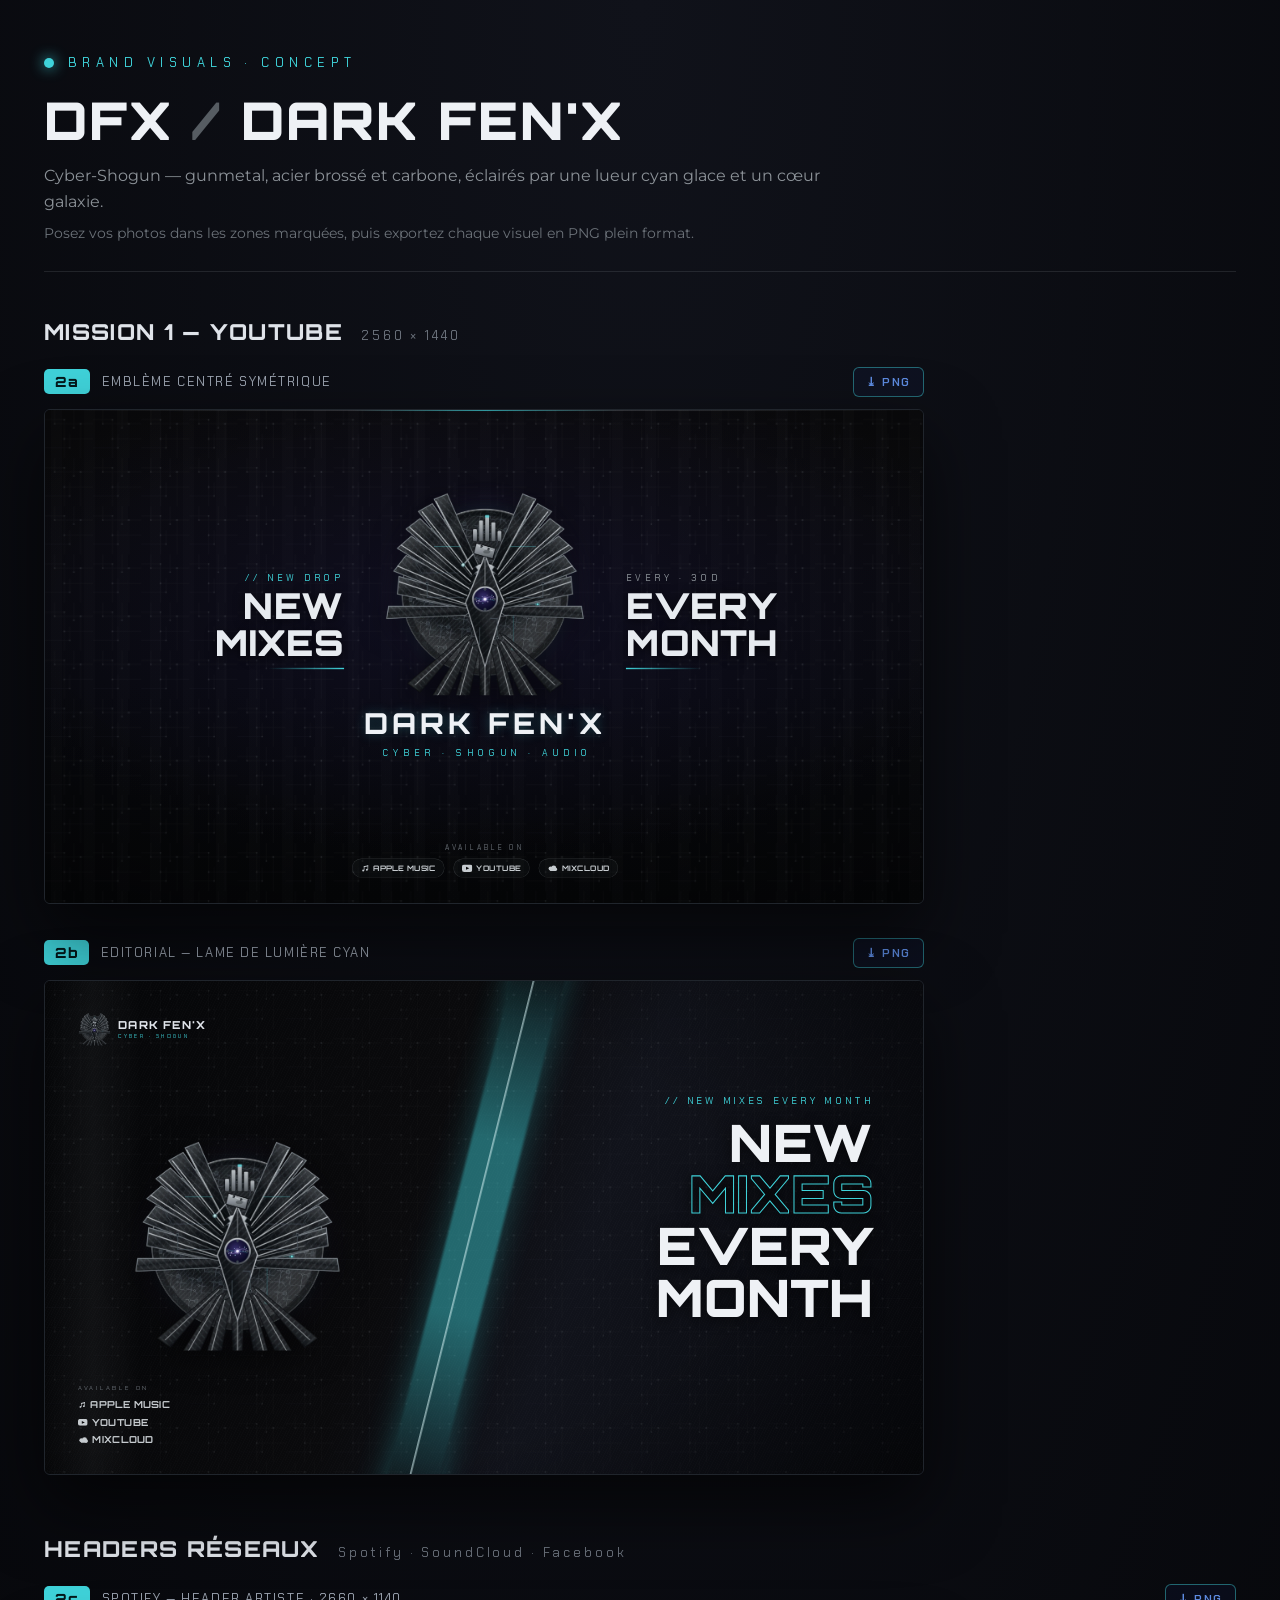
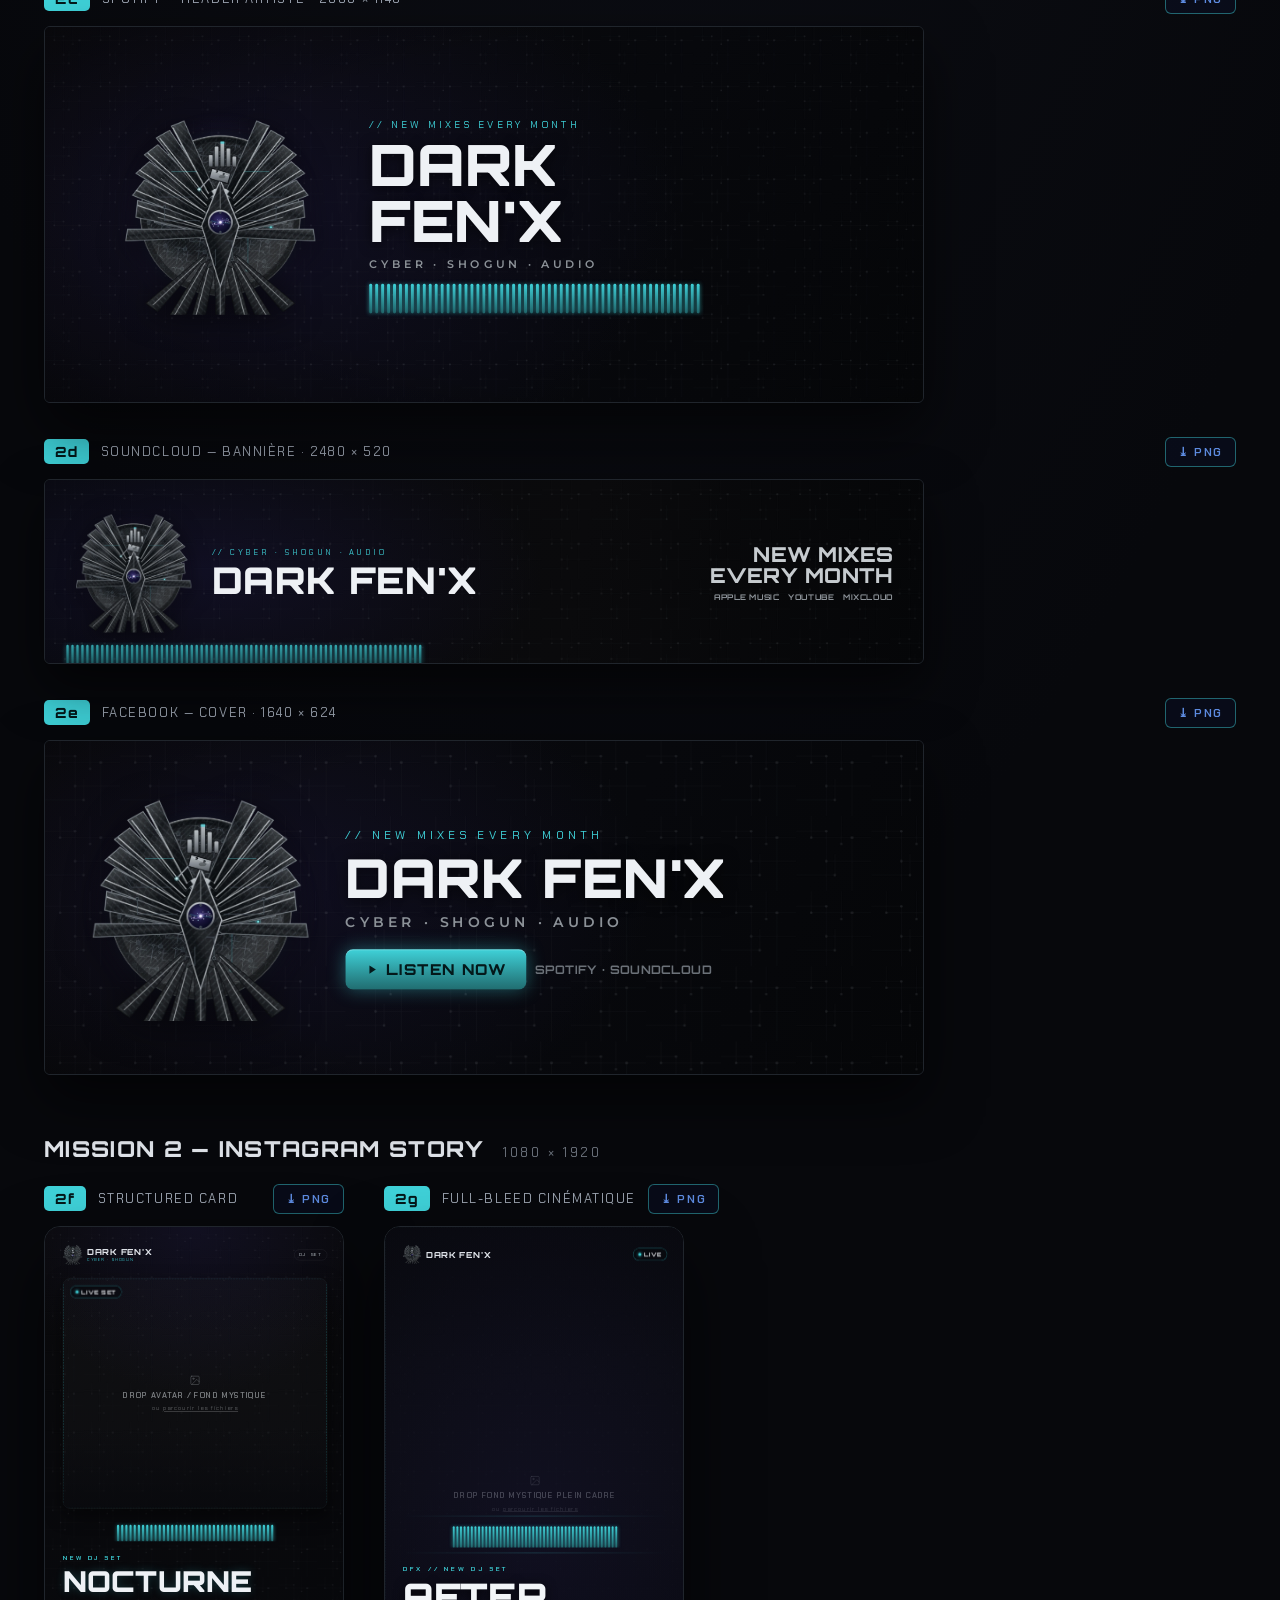
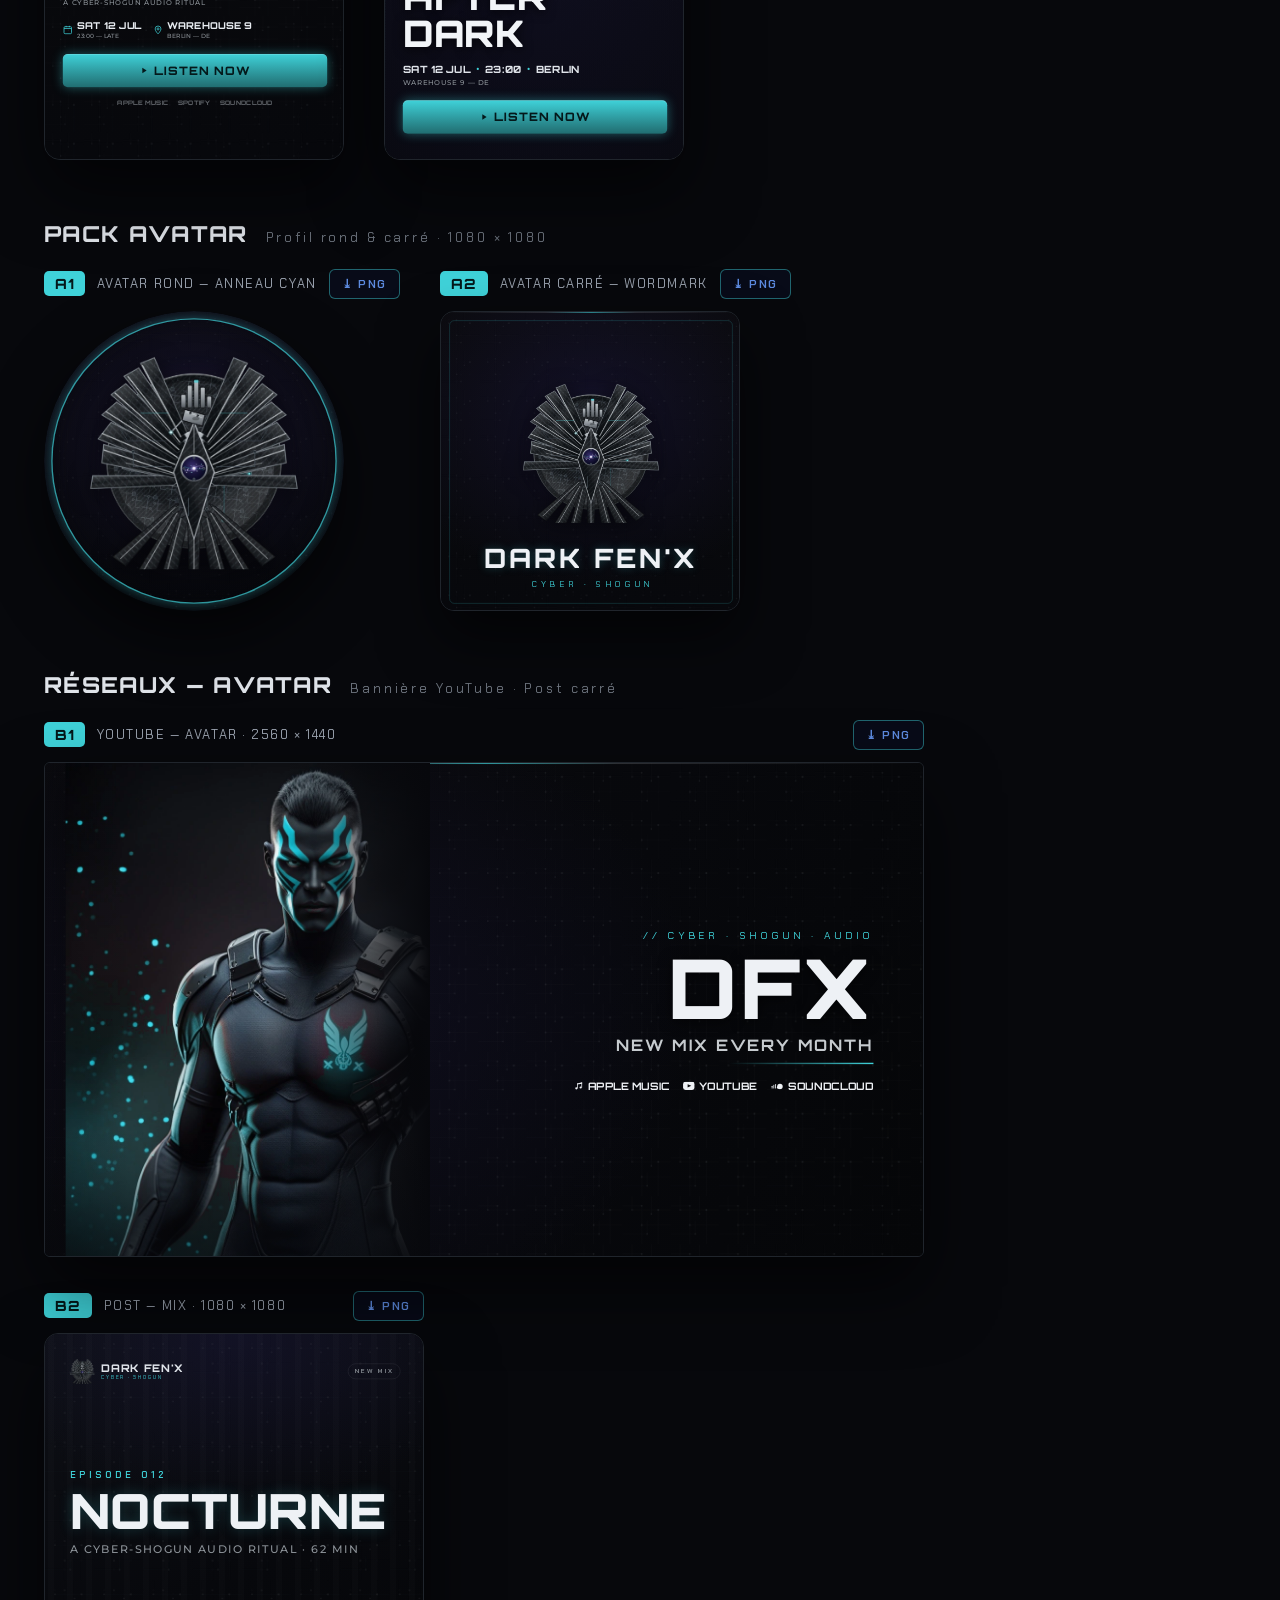
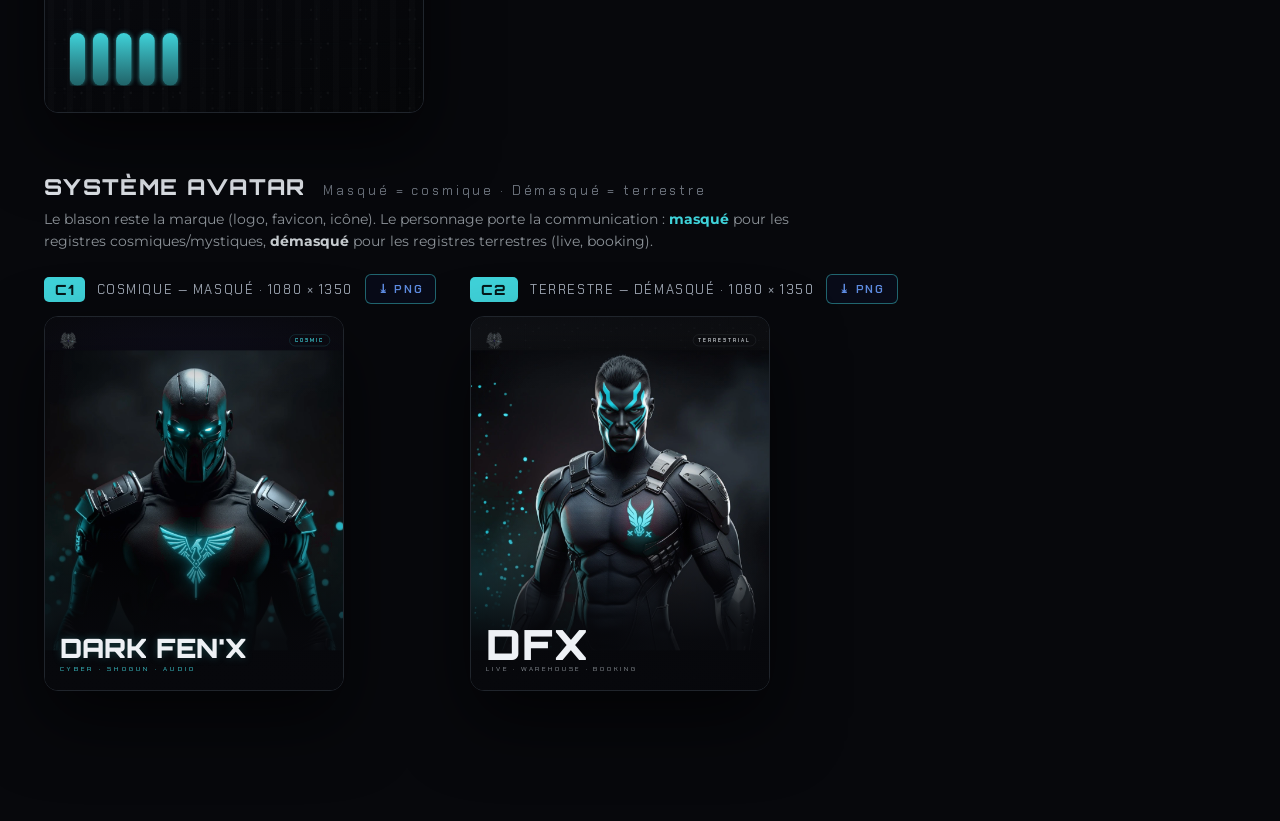
==== commit 70edcfcf: "fix: force accueil landing" ====
--- a/index.html
+++ b/index.html
@@ -66,7 +66,7 @@
     </div>
     <h1 style="font-family:'Orbitron';font-weight:900;font-size:52px;letter-spacing:0.04em;margin:16px 0 10px;color:#eef1f5;text-transform:uppercase;">DFX <span style="color:#565C62;">/</span> Dark Fen'X</h1>
     <p style="margin:0 0 8px;max-width:820px;font-size:16px;line-height:1.6;color:#8C9298;">Cyber-Shogun — gunmetal, acier brossé et carbone, éclairés par une lueur cyan glace et un cœur galaxie.</p>
-    <p style="margin:0;max-width:820px;font-size:14px;line-height:1.6;color:#6b7178;">Posez vos photos dans les zones marquées. Le panneau Tweaks pousse la lueur cyan et la densité d'étoiles.</p>
+    <p style="margin:0;max-width:820px;font-size:14px;line-height:1.6;color:#6b7178;">Posez vos photos dans les zones marquées, puis exportez chaque visuel en PNG plein format.</p>
   </header>
 
   <section id="turn2" style="max-width:1860px;margin:0 auto;">
